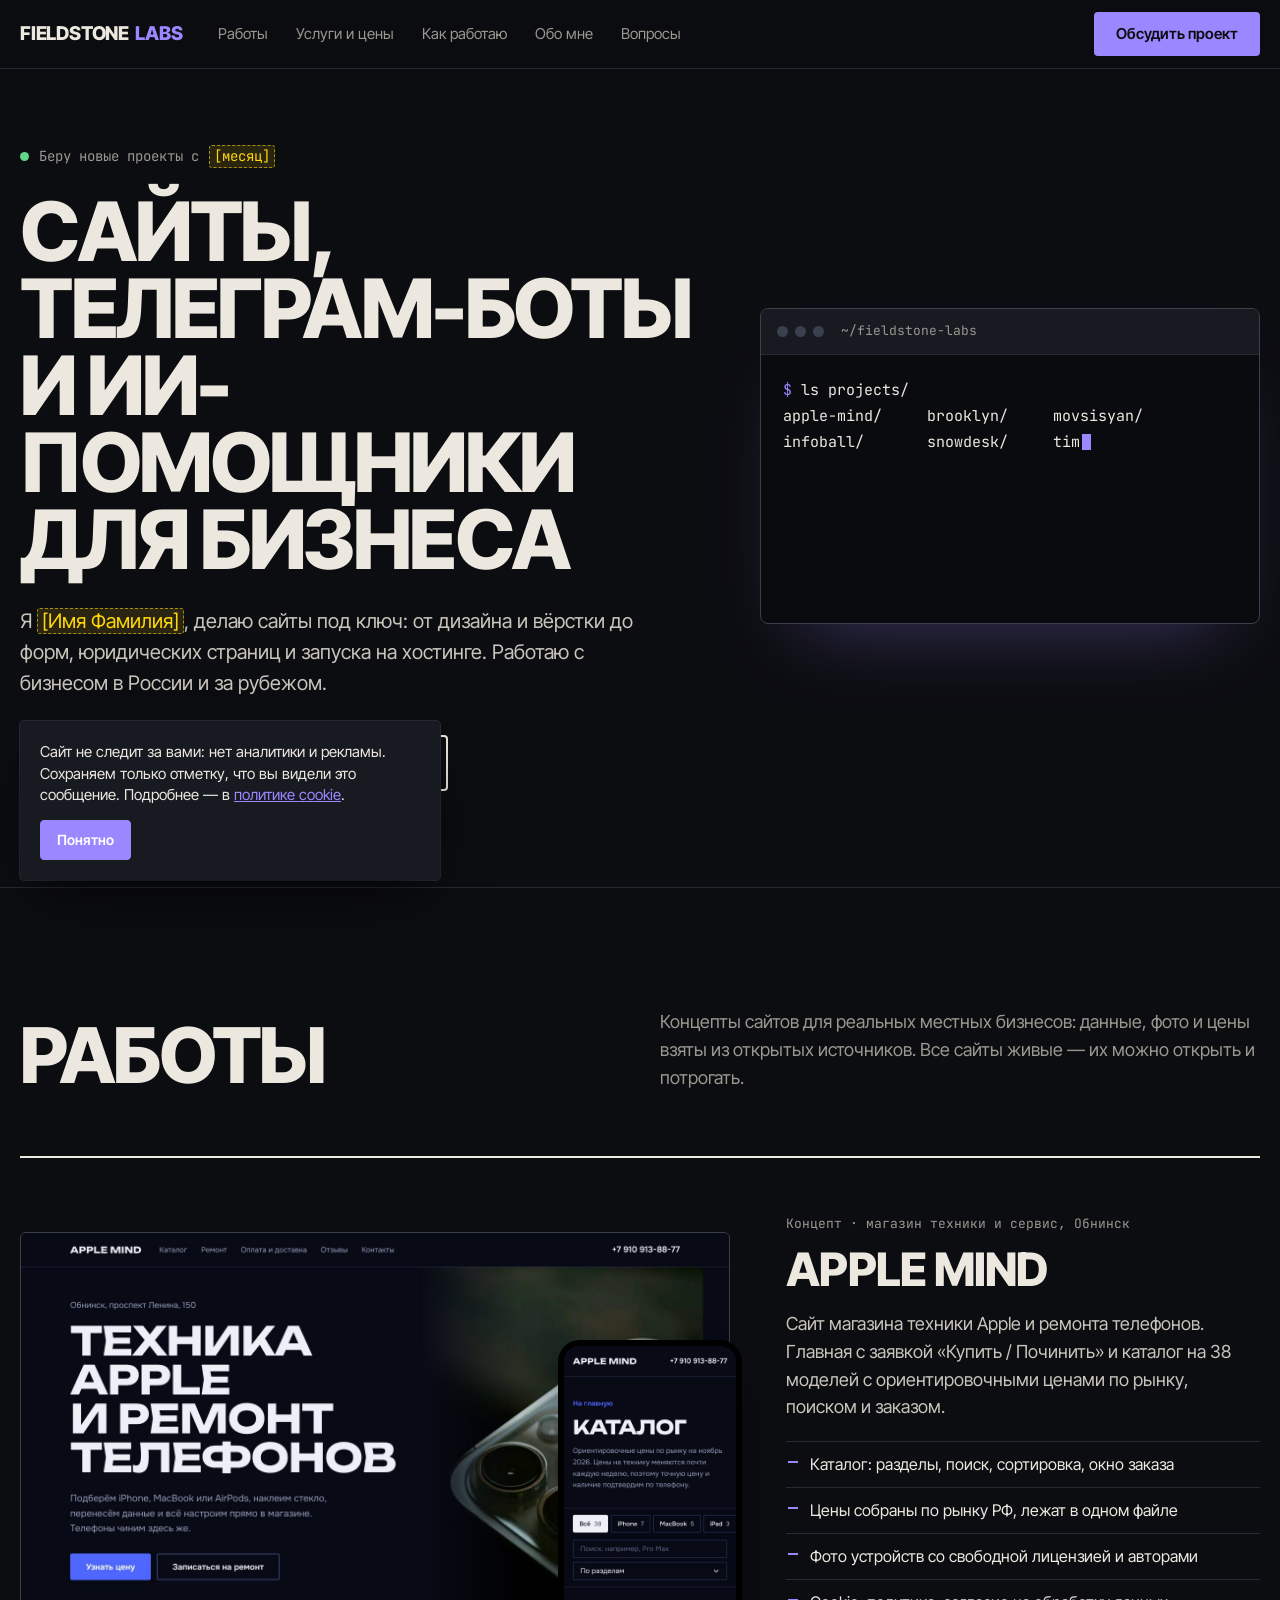
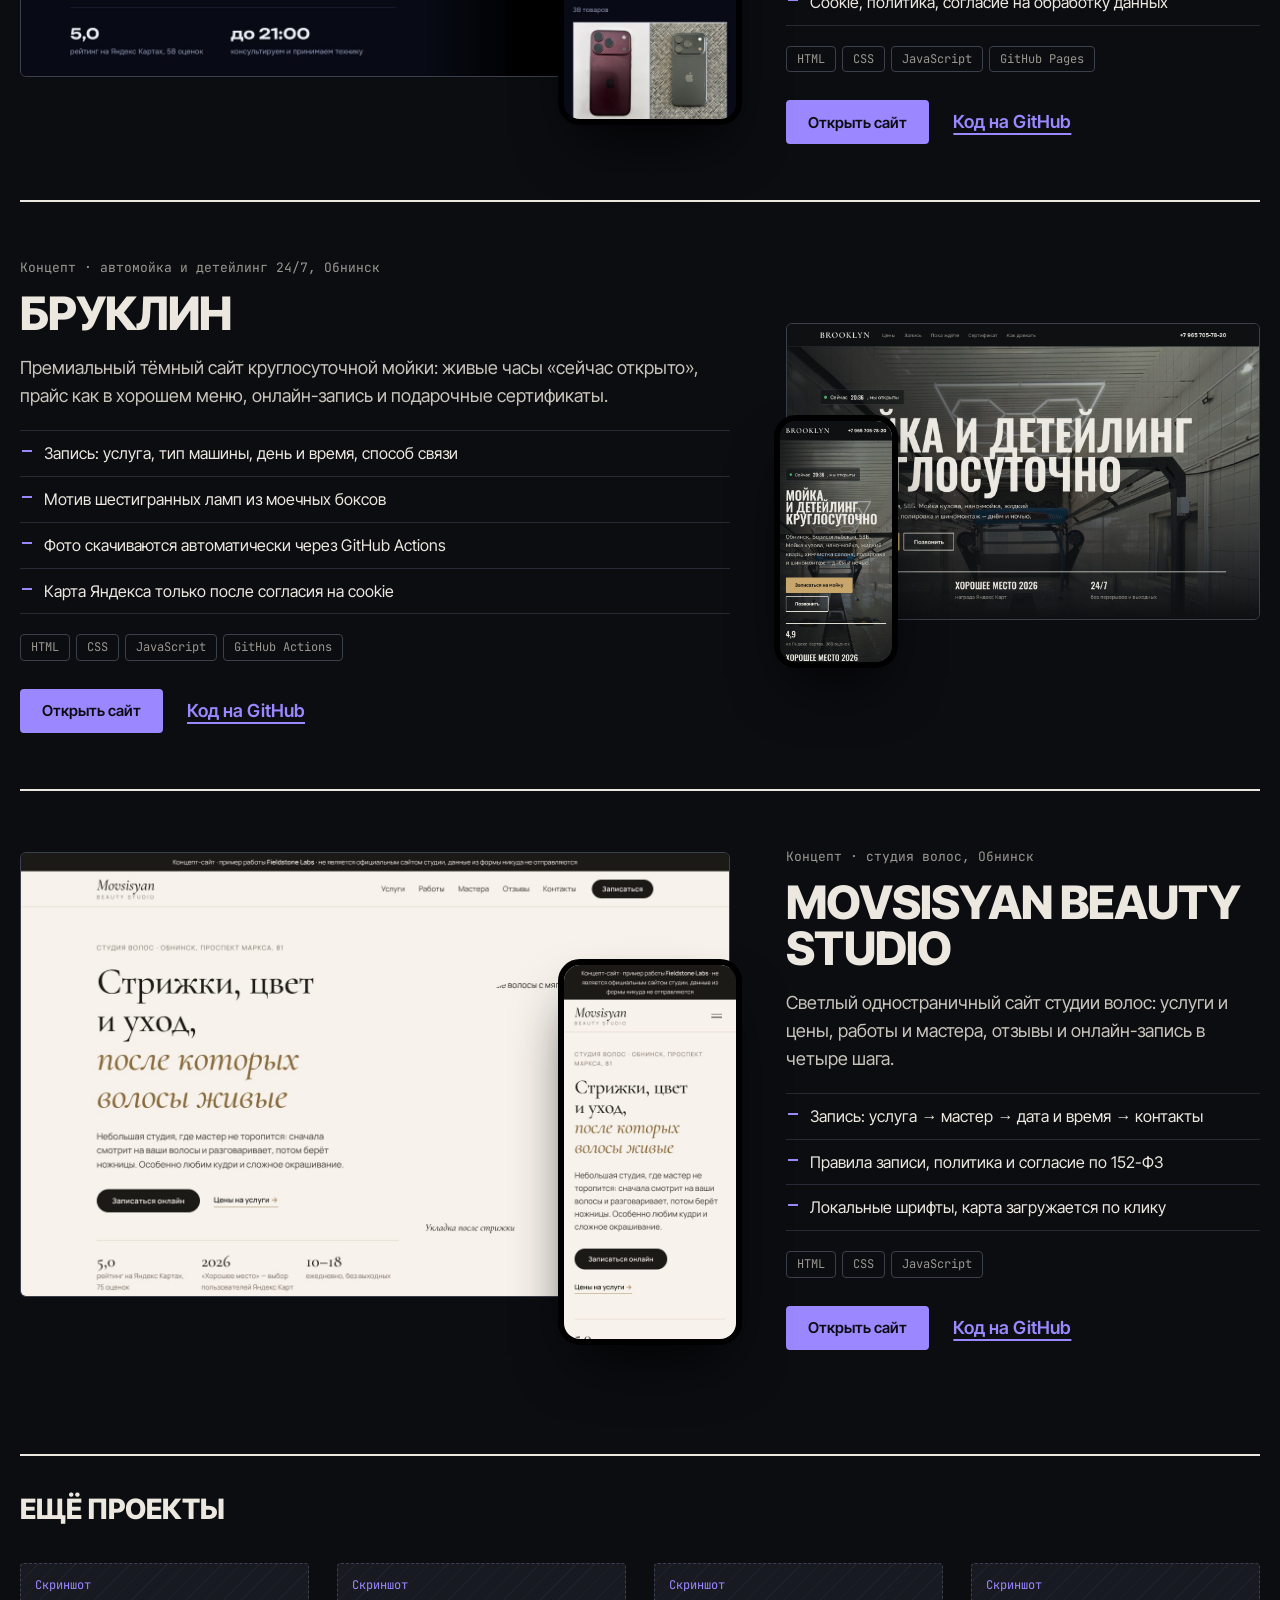
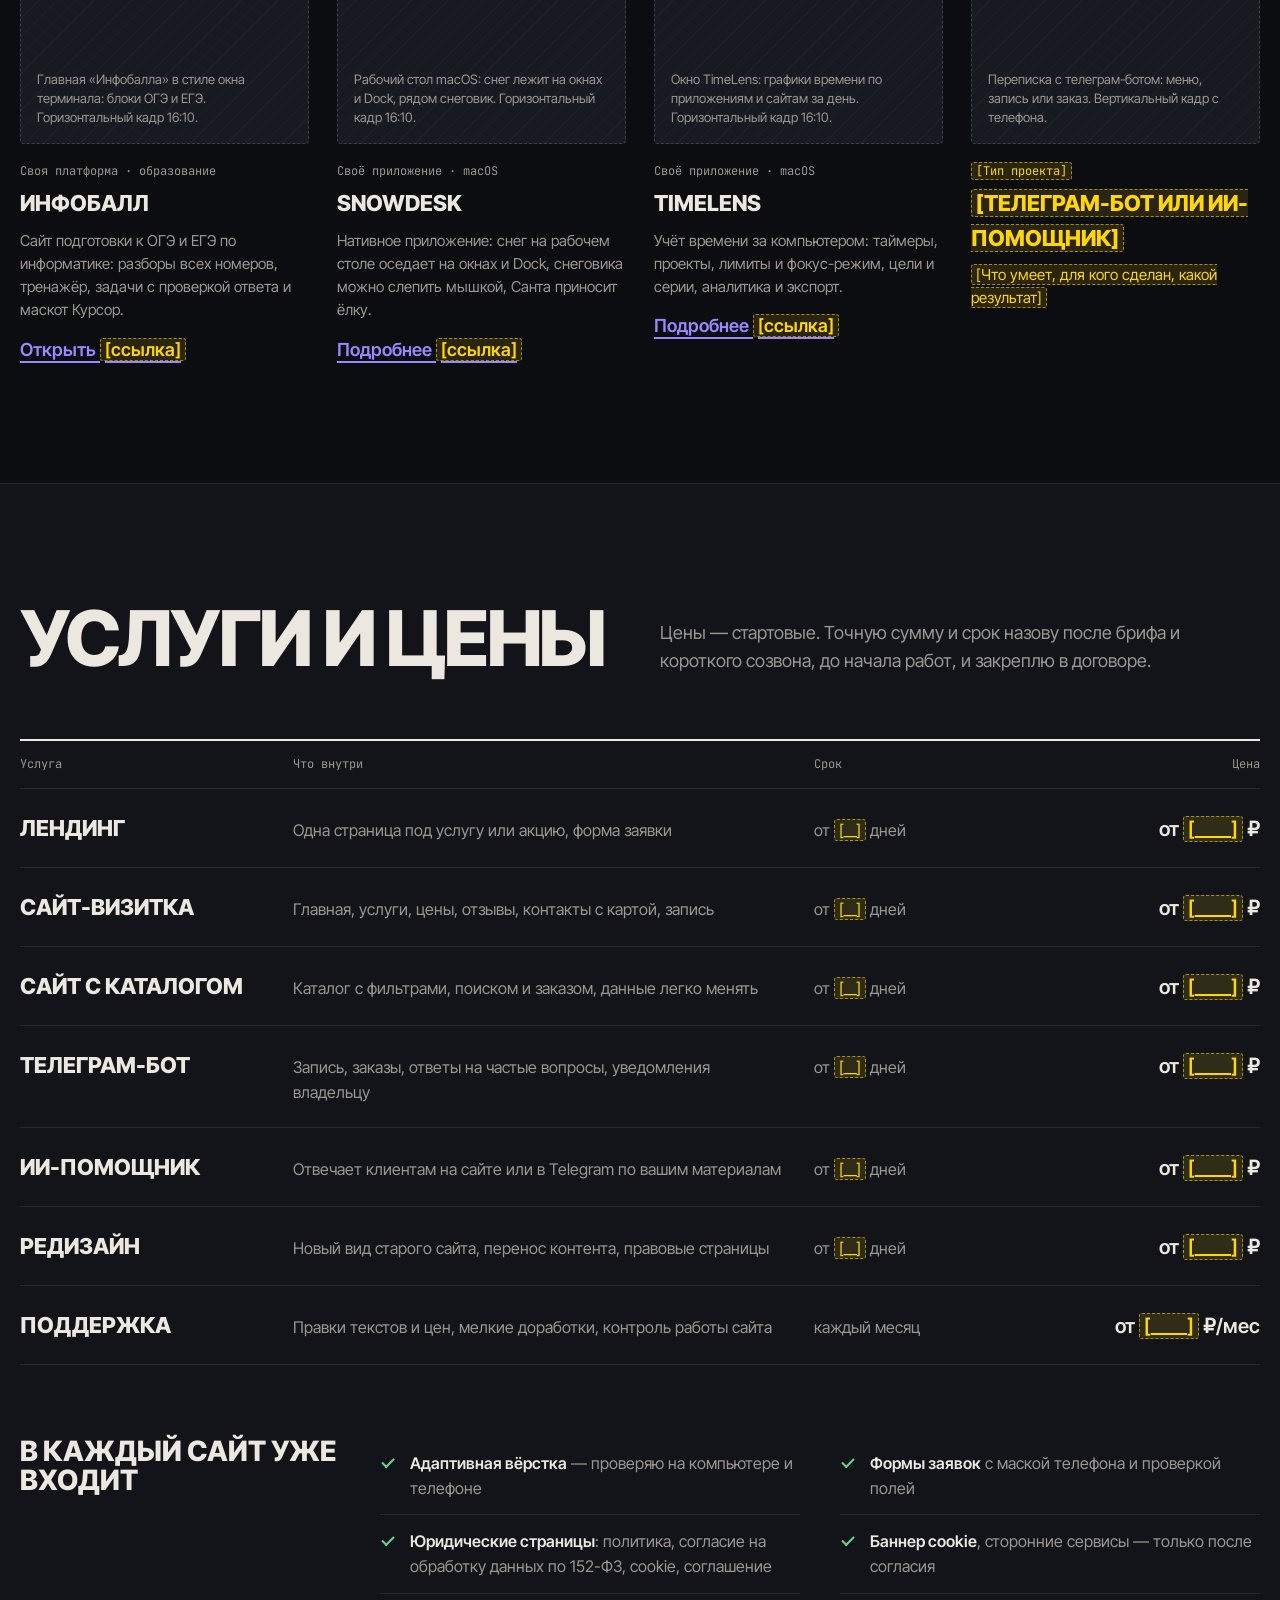
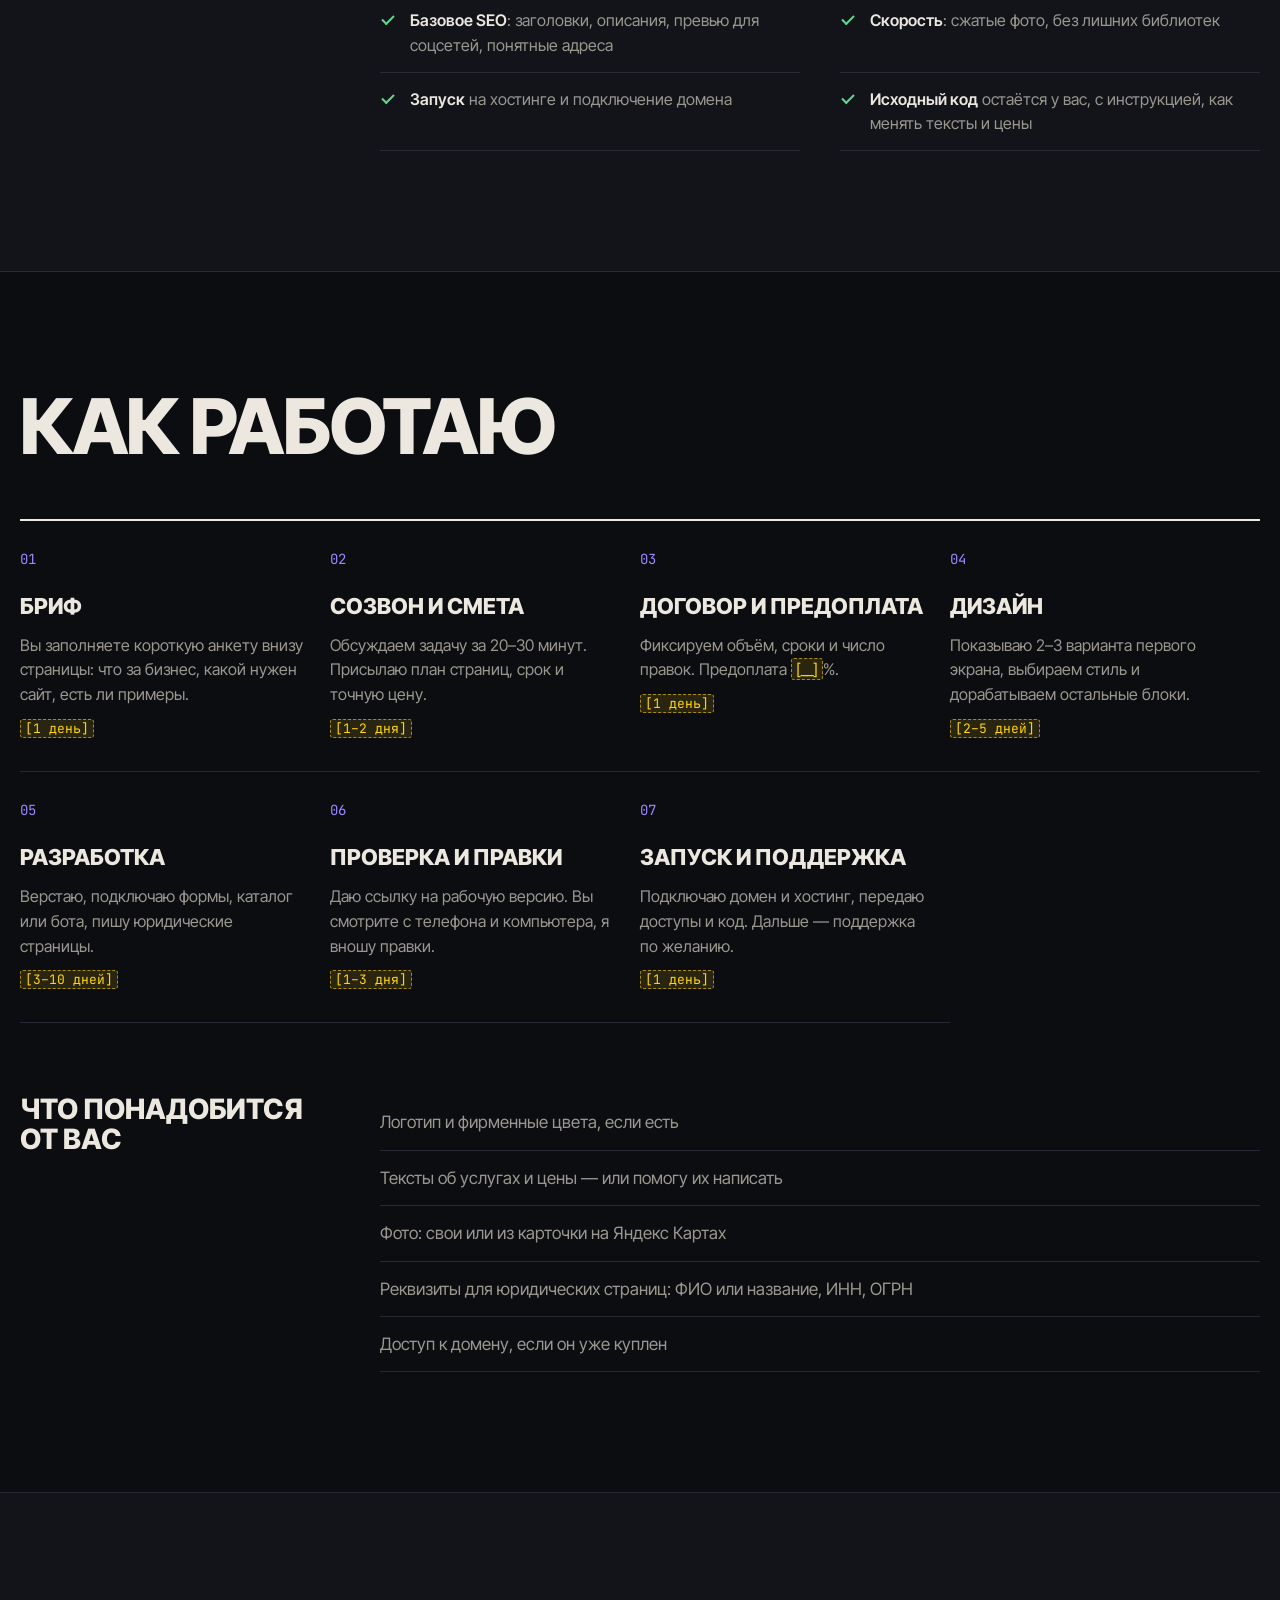
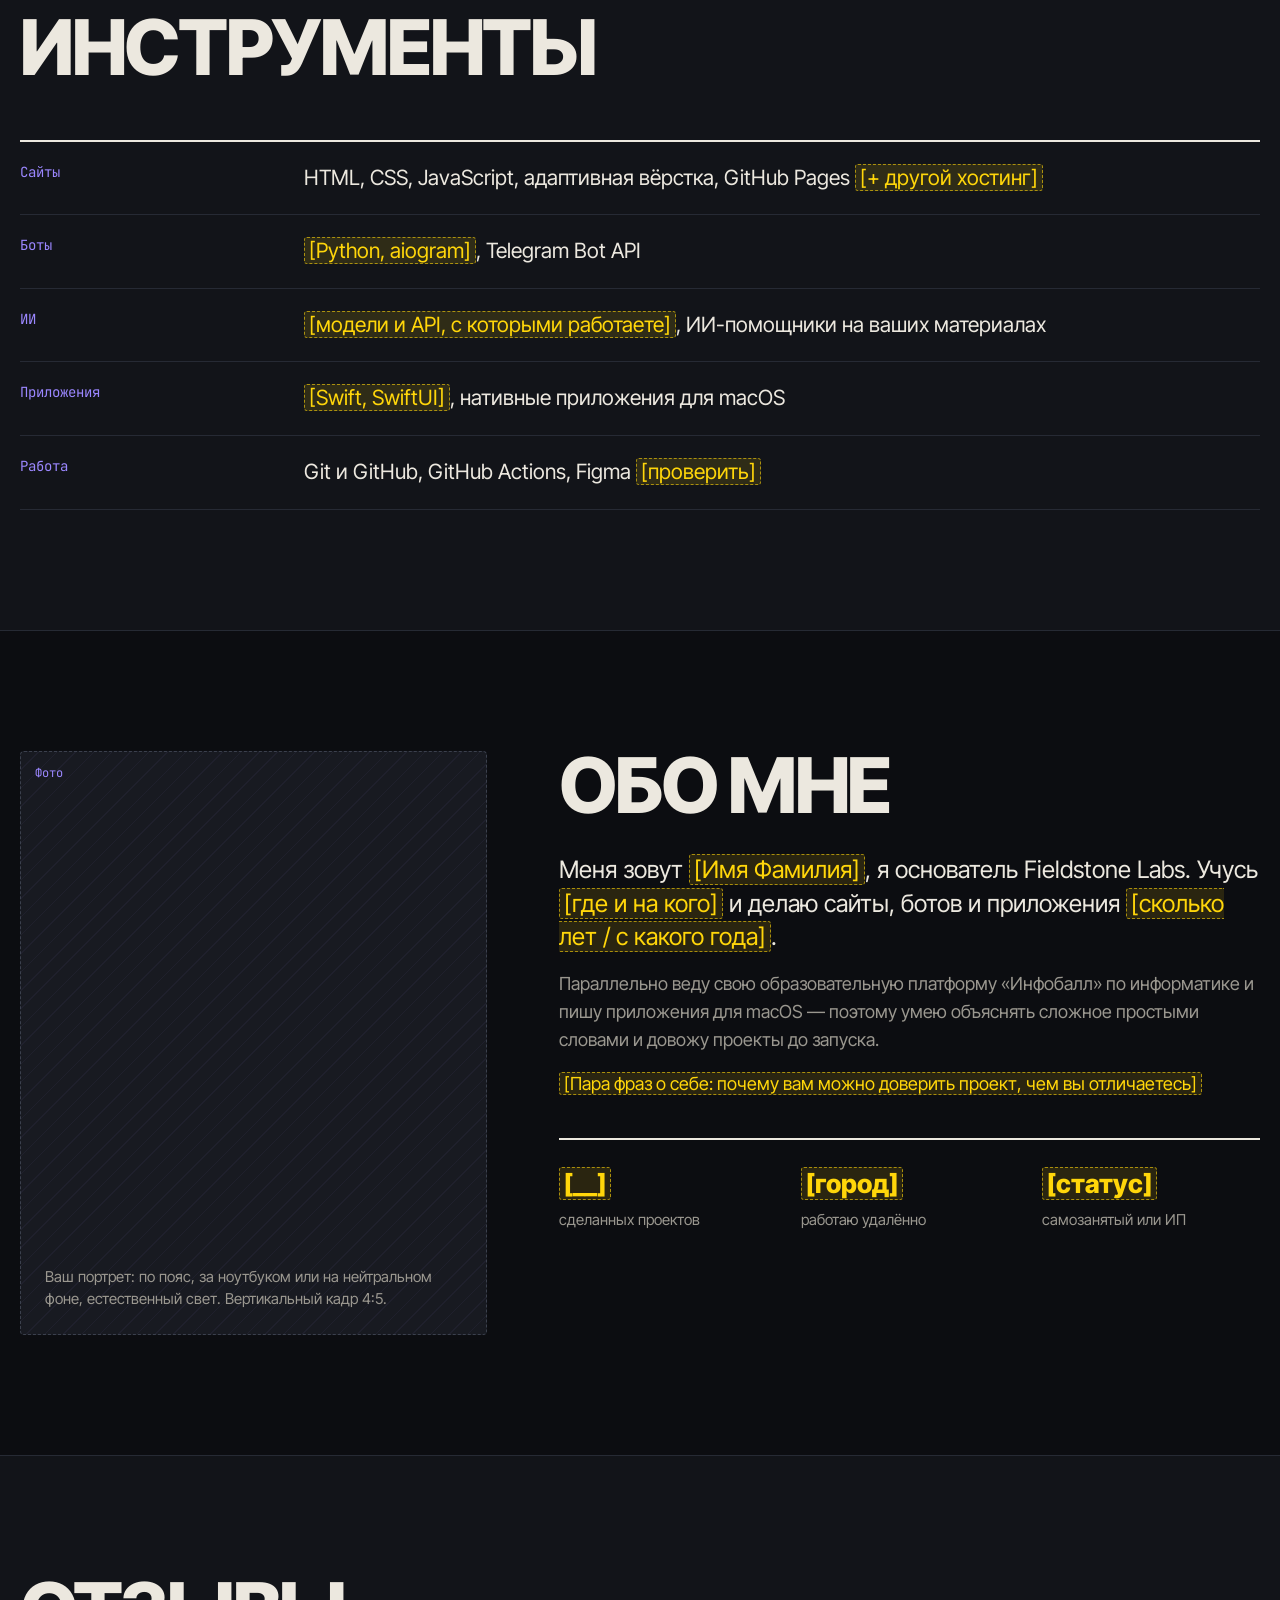
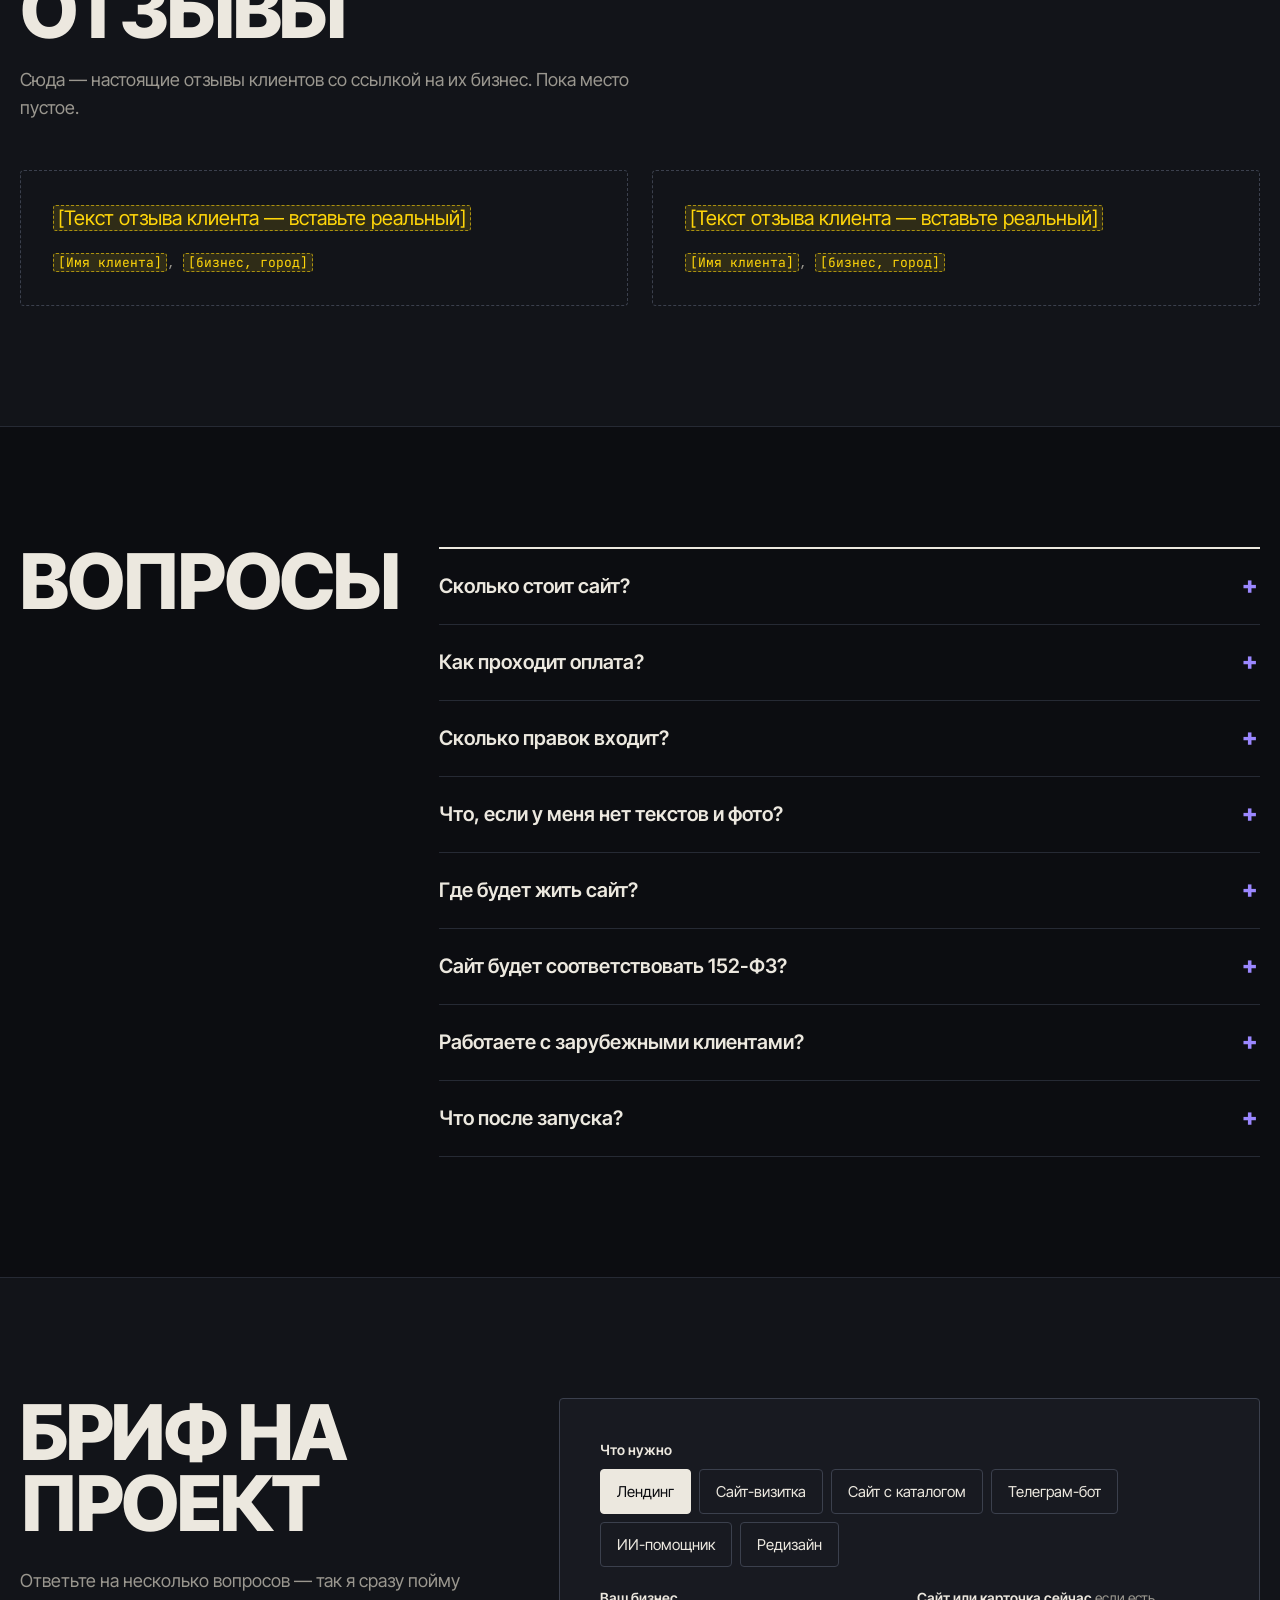
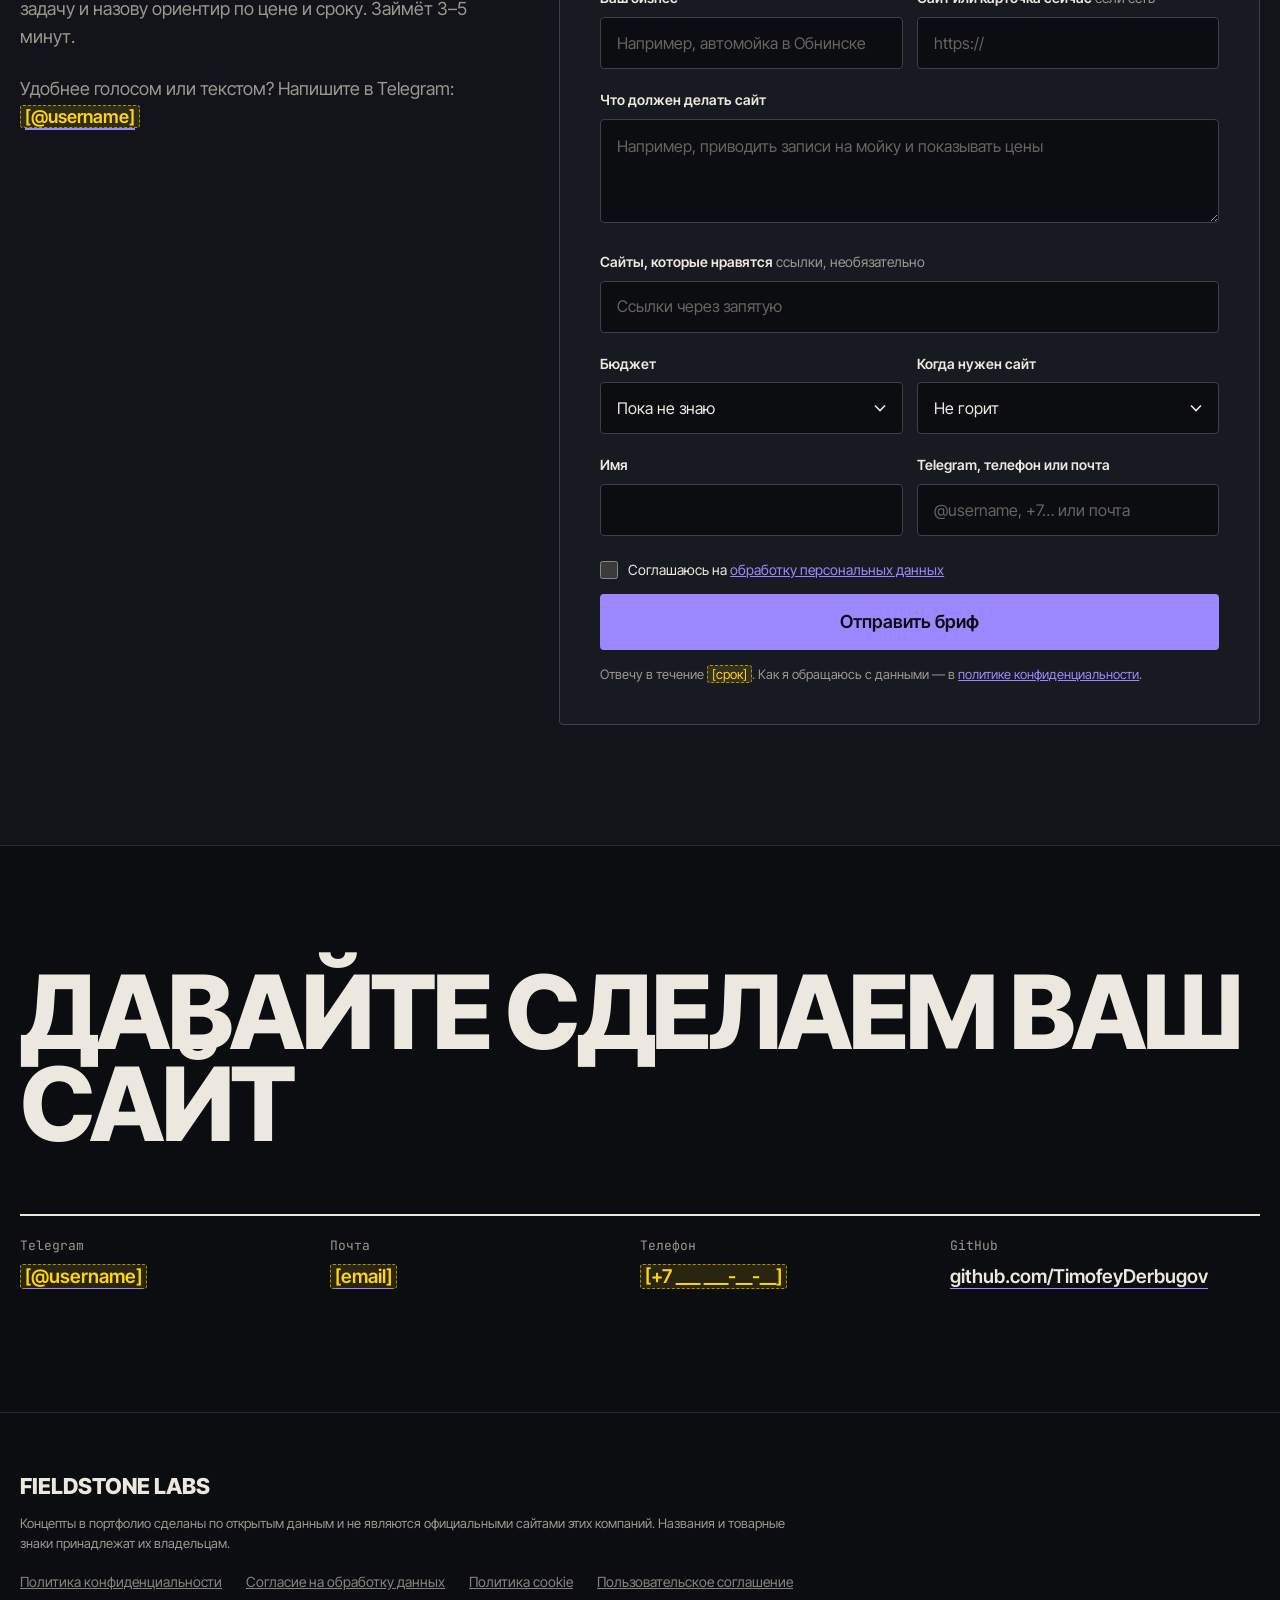
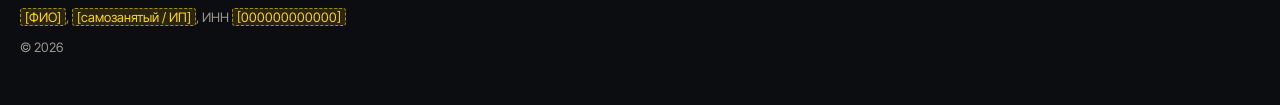
==== index.html @ 3a16ec12 "Портфолио Fieldstone Labs: первая версия Работы, услуги и цены, процесс, инструменты, обо мне, вопро" ====
<!DOCTYPE html>
<html lang="ru">
<head>
    <meta charset="UTF-8">
    <meta name="viewport" content="width=device-width, initial-scale=1">
    <title>Fieldstone Labs — сайты, телеграм-боты и ИИ-помощники для бизнеса</title>
    <meta name="description" content="Fieldstone Labs: разработка сайтов, телеграм-ботов и ИИ-помощников для бизнеса. Портфолио, услуги, цены и бриф на проект.">

    <link rel="canonical" href="https://timofeyderbugov.github.io/fieldstone-labs/">
    <link rel="icon" href="favicon.svg" type="image/svg+xml">

    <meta property="og:type" content="website">
    <meta property="og:locale" content="ru_RU">
    <meta property="og:title" content="Fieldstone Labs — сайты, боты и ИИ-помощники для бизнеса">
    <meta property="og:description" content="Портфолио, услуги и бриф на проект.">
    <meta property="og:url" content="https://timofeyderbugov.github.io/fieldstone-labs/">
    <meta property="og:image" content="https://timofeyderbugov.github.io/fieldstone-labs/img/cases/am-home-d.jpg">

    <link rel="stylesheet" href="css/style.css">
</head>
<body>

    <header class="header">
        <div class="wrap header__inner">
            <a class="logo" href="#top">Fieldstone<span>Labs</span></a>

            <nav class="nav" aria-label="Разделы сайта">
                <a href="#work">Работы</a>
                <a href="#services">Услуги и цены</a>
                <a href="#process">Как работаю</a>
                <a href="#about">Обо мне</a>
                <a href="#faq">Вопросы</a>
            </nav>

            <a class="btn btn--small" href="#brief">Обсудить проект</a>
        </div>
    </header>

    <main id="top">

        <!-- Первый экран: заголовок и терминал -->
        <section class="hero">
            <div class="wrap hero__inner">
                <div class="hero__text">
                    <p class="hero__status">
                        <span class="hero__dot" aria-hidden="true"></span>
                        Беру новые проекты с <span class="fill">[месяц]</span>
                    </p>

                    <h1 class="hero__title">Сайты, телеграм-боты и&nbsp;ИИ-помощники для&nbsp;бизнеса</h1>

                    <p class="hero__lead">
                        Я <span class="fill">[Имя Фамилия]</span>, делаю сайты под ключ: от дизайна
                        и вёрстки до форм, юридических страниц и запуска на хостинге.
                        Работаю с бизнесом в России и за рубежом.
                    </p>

                    <div class="hero__actions">
                        <a class="btn" href="#brief">Заполнить бриф</a>
                        <a class="btn btn--line" href="#work">Смотреть работы</a>
                    </div>
                </div>

                <!-- Окно терминала: команды печатаются по очереди (js/main.js) -->
                <div class="term" aria-label="Список проектов в виде терминала">
                    <div class="term__bar">
                        <span></span><span></span><span></span>
                        <p class="term__title">~/fieldstone-labs</p>
                    </div>
                    <pre class="term__body" data-term><span class="term__muted">$</span> ls projects/
apple-mind/     brooklyn/     movsisyan/
infoball/       snowdesk/     timelens/

<span class="term__muted">$</span> fieldstone new --site "ваш бизнес"
<span class="term__ok">✓</span> дизайн  <span class="term__ok">✓</span> вёрстка  <span class="term__ok">✓</span> формы
<span class="term__ok">✓</span> 152-ФЗ  <span class="term__ok">✓</span> хостинг  <span class="term__ok">✓</span> запуск</pre>
                </div>
            </div>
        </section>

        <!-- Работы -->
        <section class="section" id="work">
            <div class="wrap">
                <div class="section__head">
                    <h2 class="section__title">Работы</h2>
                    <p class="section__lead">
                        Концепты сайтов для реальных местных бизнесов: данные, фото и цены взяты
                        из открытых источников. Все сайты живые — их можно открыть и потрогать.
                    </p>
                </div>

                <!-- Кейс 1 -->
                <article class="case">
                    <div class="case__media">
                        <img class="case__desktop" src="img/cases/am-home-d.jpg" width="1440" height="900" loading="lazy"
                             alt="Главная страница сайта Apple Mind: тёмный фон, крупный заголовок и фото камеры iPhone">
                        <img class="case__phone" src="img/cases/am-catalog-m.jpg" width="780" height="1688" loading="lazy"
                             alt="Каталог Apple Mind на телефоне">
                    </div>

                    <div class="case__info">
                        <p class="case__tag">Концепт · магазин техники и сервис, Обнинск</p>
                        <h3 class="case__title">Apple Mind</h3>
                        <p class="case__text">
                            Сайт магазина техники Apple и ремонта телефонов. Главная с заявкой «Купить / Починить»
                            и каталог на 38 моделей с ориентировочными ценами по рынку, поиском и заказом.
                        </p>
                        <ul class="case__list">
                            <li>Каталог: разделы, поиск, сортировка, окно заказа</li>
                            <li>Цены собраны по рынку РФ, лежат в одном файле</li>
                            <li>Фото устройств со свободной лицензией и авторами</li>
                            <li>Cookie, политика, согласие на обработку данных</li>
                        </ul>
                        <ul class="chips">
                            <li>HTML</li><li>CSS</li><li>JavaScript</li><li>GitHub Pages</li>
                        </ul>
                        <div class="case__links">
                            <a class="btn btn--small" href="https://timofeyderbugov.github.io/apple-mind-obninsk/" target="_blank" rel="noopener">Открыть сайт</a>
                            <a class="link" href="https://github.com/TimofeyDerbugov/apple-mind-obninsk" target="_blank" rel="noopener">Код на GitHub</a>
                        </div>
                    </div>
                </article>

                <!-- Кейс 2 -->
                <article class="case case--flip">
                    <div class="case__media">
                        <img class="case__desktop" src="img/cases/br-home-d.jpg" width="1440" height="900" loading="lazy"
                             alt="Главная страница автомойки Бруклин: фото бокса с шестигранными лампами и узкий тяжёлый заголовок">
                        <img class="case__phone" src="img/cases/br-home-m.jpg" width="780" height="1688" loading="lazy"
                             alt="Сайт автомойки Бруклин на телефоне">
                    </div>

                    <div class="case__info">
                        <p class="case__tag">Концепт · автомойка и детейлинг 24/7, Обнинск</p>
                        <h3 class="case__title">Бруклин</h3>
                        <p class="case__text">
                            Премиальный тёмный сайт круглосуточной мойки: живые часы «сейчас открыто»,
                            прайс как в хорошем меню, онлайн-запись и подарочные сертификаты.
                        </p>
                        <ul class="case__list">
                            <li>Запись: услуга, тип машины, день и время, способ связи</li>
                            <li>Мотив шестигранных ламп из моечных боксов</li>
                            <li>Фото скачиваются автоматически через GitHub Actions</li>
                            <li>Карта Яндекса только после согласия на cookie</li>
                        </ul>
                        <ul class="chips">
                            <li>HTML</li><li>CSS</li><li>JavaScript</li><li>GitHub Actions</li>
                        </ul>
                        <div class="case__links">
                            <a class="btn btn--small" href="https://timofeyderbugov.github.io/brooklyn-carwash-obninsk/" target="_blank" rel="noopener">Открыть сайт</a>
                            <a class="link" href="https://github.com/TimofeyDerbugov/brooklyn-carwash-obninsk" target="_blank" rel="noopener">Код на GitHub</a>
                        </div>
                    </div>
                </article>

                <!-- Кейс 3 -->
                <article class="case">
                    <div class="case__media">
                        <img class="case__desktop" src="img/cases/mv-home-d.jpg" width="1440" height="900" loading="lazy"
                             alt="Главная страница Movsisyan Beauty Studio: светлый фон и заголовок с засечками">
                        <img class="case__phone" src="img/cases/mv-home-m.jpg" width="780" height="1688" loading="lazy"
                             alt="Сайт Movsisyan Beauty Studio на телефоне">
                    </div>

                    <div class="case__info">
                        <p class="case__tag">Концепт · студия волос, Обнинск</p>
                        <h3 class="case__title">Movsisyan Beauty Studio</h3>
                        <p class="case__text">
                            Светлый одностраничный сайт студии волос: услуги и цены, работы и мастера,
                            отзывы и онлайн-запись в четыре шага.
                        </p>
                        <ul class="case__list">
                            <li>Запись: услуга → мастер → дата и время → контакты</li>
                            <li>Правила записи, политика и согласие по 152-ФЗ</li>
                            <li>Локальные шрифты, карта загружается по клику</li>
                        </ul>
                        <ul class="chips">
                            <li>HTML</li><li>CSS</li><li>JavaScript</li>
                        </ul>
                        <div class="case__links">
                            <a class="btn btn--small" href="https://timofeyderbugov.github.io/movsisyan-beauty-studio/" target="_blank" rel="noopener">Открыть сайт</a>
                            <a class="link" href="https://github.com/TimofeyDerbugov/movsisyan-beauty-studio" target="_blank" rel="noopener">Код на GitHub</a>
                        </div>
                    </div>
                </article>

                <!-- Другие проекты -->
                <h3 class="more__title">Ещё проекты</h3>
                <ul class="more">
                    <li class="more__item">
                        <figure class="ph">
                            <p class="ph__tag">Скриншот</p>
                            <p class="ph__text">Главная «Инфобалла» в стиле окна терминала: блоки ОГЭ и ЕГЭ. Горизонтальный кадр 16:10.</p>
                        </figure>
                        <p class="more__tag">Своя платформа · образование</p>
                        <h4 class="more__name">Инфобалл</h4>
                        <p class="more__text">Сайт подготовки к ОГЭ и ЕГЭ по информатике: разборы всех номеров, тренажёр, задачи с проверкой ответа и маскот Курсор.</p>
                        <a class="link" href="#" data-placeholder>Открыть <span class="fill">[ссылка]</span></a>
                    </li>
                    <li class="more__item">
                        <figure class="ph">
                            <p class="ph__tag">Скриншот</p>
                            <p class="ph__text">Рабочий стол macOS: снег лежит на окнах и Dock, рядом снеговик. Горизонтальный кадр 16:10.</p>
                        </figure>
                        <p class="more__tag">Своё приложение · macOS</p>
                        <h4 class="more__name">SnowDesk</h4>
                        <p class="more__text">Нативное приложение: снег на рабочем столе оседает на окнах и Dock, снеговика можно слепить мышкой, Санта приносит ёлку.</p>
                        <a class="link" href="#" data-placeholder>Подробнее <span class="fill">[ссылка]</span></a>
                    </li>
                    <li class="more__item">
                        <figure class="ph">
                            <p class="ph__tag">Скриншот</p>
                            <p class="ph__text">Окно TimeLens: графики времени по приложениям и сайтам за день. Горизонтальный кадр 16:10.</p>
                        </figure>
                        <p class="more__tag">Своё приложение · macOS</p>
                        <h4 class="more__name">TimeLens</h4>
                        <p class="more__text">Учёт времени за компьютером: таймеры, проекты, лимиты и фокус-режим, цели и серии, аналитика и экспорт.</p>
                        <a class="link" href="#" data-placeholder>Подробнее <span class="fill">[ссылка]</span></a>
                    </li>
                    <li class="more__item more__item--empty">
                        <figure class="ph">
                            <p class="ph__tag">Скриншот</p>
                            <p class="ph__text">Переписка с телеграм-ботом: меню, запись или заказ. Вертикальный кадр с телефона.</p>
                        </figure>
                        <p class="more__tag"><span class="fill">[Тип проекта]</span></p>
                        <h4 class="more__name"><span class="fill">[Телеграм-бот или ИИ-помощник]</span></h4>
                        <p class="more__text"><span class="fill">[Что умеет, для кого сделан, какой результат]</span></p>
                    </li>
                </ul>
            </div>
        </section>

        <!-- Услуги и цены -->
        <section class="section section--alt" id="services">
            <div class="wrap">
                <div class="section__head">
                    <h2 class="section__title">Услуги и цены</h2>
                    <p class="section__lead">
                        Цены — стартовые. Точную сумму и срок назову после брифа и короткого созвона,
                        до начала работ, и закреплю в договоре.
                    </p>
                </div>

                <div class="price-table" role="table" aria-label="Услуги, сроки и цены">
                    <div class="price-row price-row--head" role="row">
                        <span role="columnheader">Услуга</span>
                        <span role="columnheader">Что внутри</span>
                        <span role="columnheader">Срок</span>
                        <span role="columnheader">Цена</span>
                    </div>
                    <div class="price-row" role="row">
                        <span role="cell" class="price-row__name">Лендинг</span>
                        <span role="cell">Одна страница под услугу или акцию, форма заявки</span>
                        <span role="cell">от <span class="fill">[__]</span> дней</span>
                        <span role="cell" class="price-row__price">от <span class="fill">[____]</span> ₽</span>
                    </div>
                    <div class="price-row" role="row">
                        <span role="cell" class="price-row__name">Сайт-визитка</span>
                        <span role="cell">Главная, услуги, цены, отзывы, контакты с картой, запись</span>
                        <span role="cell">от <span class="fill">[__]</span> дней</span>
                        <span role="cell" class="price-row__price">от <span class="fill">[____]</span> ₽</span>
                    </div>
                    <div class="price-row" role="row">
                        <span role="cell" class="price-row__name">Сайт с каталогом</span>
                        <span role="cell">Каталог с фильтрами, поиском и заказом, данные легко менять</span>
                        <span role="cell">от <span class="fill">[__]</span> дней</span>
                        <span role="cell" class="price-row__price">от <span class="fill">[____]</span> ₽</span>
                    </div>
                    <div class="price-row" role="row">
                        <span role="cell" class="price-row__name">Телеграм-бот</span>
                        <span role="cell">Запись, заказы, ответы на частые вопросы, уведомления владельцу</span>
                        <span role="cell">от <span class="fill">[__]</span> дней</span>
                        <span role="cell" class="price-row__price">от <span class="fill">[____]</span> ₽</span>
                    </div>
                    <div class="price-row" role="row">
                        <span role="cell" class="price-row__name">ИИ-помощник</span>
                        <span role="cell">Отвечает клиентам на сайте или в Telegram по вашим материалам</span>
                        <span role="cell">от <span class="fill">[__]</span> дней</span>
                        <span role="cell" class="price-row__price">от <span class="fill">[____]</span> ₽</span>
                    </div>
                    <div class="price-row" role="row">
                        <span role="cell" class="price-row__name">Редизайн</span>
                        <span role="cell">Новый вид старого сайта, перенос контента, правовые страницы</span>
                        <span role="cell">от <span class="fill">[__]</span> дней</span>
                        <span role="cell" class="price-row__price">от <span class="fill">[____]</span> ₽</span>
                    </div>
                    <div class="price-row" role="row">
                        <span role="cell" class="price-row__name">Поддержка</span>
                        <span role="cell">Правки текстов и цен, мелкие доработки, контроль работы сайта</span>
                        <span role="cell">каждый месяц</span>
                        <span role="cell" class="price-row__price">от <span class="fill">[____]</span> ₽/мес</span>
                    </div>
                </div>

                <!-- Что входит в каждый сайт -->
                <div class="included">
                    <h3 class="included__title">В каждый сайт уже входит</h3>
                    <ul class="included__list">
                        <li><strong>Адаптивная вёрстка</strong> — проверяю на компьютере и телефоне</li>
                        <li><strong>Формы заявок</strong> с маской телефона и проверкой полей</li>
                        <li><strong>Юридические страницы</strong>: политика, согласие на обработку данных по 152-ФЗ, cookie, соглашение</li>
                        <li><strong>Баннер cookie</strong>, сторонние сервисы — только после согласия</li>
                        <li><strong>Базовое SEO</strong>: заголовки, описания, превью для соцсетей, понятные адреса</li>
                        <li><strong>Скорость</strong>: сжатые фото, без лишних библиотек</li>
                        <li><strong>Запуск</strong> на хостинге и подключение домена</li>
                        <li><strong>Исходный код</strong> остаётся у вас, с инструкцией, как менять тексты и цены</li>
                    </ul>
                </div>
            </div>
        </section>

        <!-- Процесс -->
        <section class="section" id="process">
            <div class="wrap">
                <h2 class="section__title">Как работаю</h2>

                <ol class="steps">
                    <li class="step">
                        <h3 class="step__name">Бриф</h3>
                        <p>Вы заполняете короткую анкету внизу страницы: что за бизнес, какой нужен сайт, есть ли примеры.</p>
                        <p class="step__time"><span class="fill">[1 день]</span></p>
                    </li>
                    <li class="step">
                        <h3 class="step__name">Созвон и смета</h3>
                        <p>Обсуждаем задачу за 20–30 минут. Присылаю план страниц, срок и точную цену.</p>
                        <p class="step__time"><span class="fill">[1–2 дня]</span></p>
                    </li>
                    <li class="step">
                        <h3 class="step__name">Договор и предоплата</h3>
                        <p>Фиксируем объём, сроки и число правок. Предоплата <span class="fill">[__]</span>%.</p>
                        <p class="step__time"><span class="fill">[1 день]</span></p>
                    </li>
                    <li class="step">
                        <h3 class="step__name">Дизайн</h3>
                        <p>Показываю 2–3 варианта первого экрана, выбираем стиль и дорабатываем остальные блоки.</p>
                        <p class="step__time"><span class="fill">[2–5 дней]</span></p>
                    </li>
                    <li class="step">
                        <h3 class="step__name">Разработка</h3>
                        <p>Верстаю, подключаю формы, каталог или бота, пишу юридические страницы.</p>
                        <p class="step__time"><span class="fill">[3–10 дней]</span></p>
                    </li>
                    <li class="step">
                        <h3 class="step__name">Проверка и правки</h3>
                        <p>Даю ссылку на рабочую версию. Вы смотрите с телефона и компьютера, я вношу правки.</p>
                        <p class="step__time"><span class="fill">[1–3 дня]</span></p>
                    </li>
                    <li class="step">
                        <h3 class="step__name">Запуск и поддержка</h3>
                        <p>Подключаю домен и хостинг, передаю доступы и код. Дальше — поддержка по желанию.</p>
                        <p class="step__time"><span class="fill">[1 день]</span></p>
                    </li>
                </ol>

                <div class="need">
                    <h3 class="need__title">Что понадобится от вас</h3>
                    <ul class="need__list">
                        <li>Логотип и фирменные цвета, если есть</li>
                        <li>Тексты об услугах и цены — или помогу их написать</li>
                        <li>Фото: свои или из карточки на Яндекс Картах</li>
                        <li>Реквизиты для юридических страниц: ФИО или название, ИНН, ОГРН</li>
                        <li>Доступ к домену, если он уже куплен</li>
                    </ul>
                </div>
            </div>
        </section>

        <!-- Стек -->
        <section class="section section--alt" id="stack">
            <div class="wrap stack">
                <h2 class="section__title">Инструменты</h2>

                <dl class="stack__list">
                    <div>
                        <dt>Сайты</dt>
                        <dd>HTML, CSS, JavaScript, адаптивная вёрстка, GitHub Pages <span class="fill">[+ другой хостинг]</span></dd>
                    </div>
                    <div>
                        <dt>Боты</dt>
                        <dd><span class="fill">[Python, aiogram]</span>, Telegram Bot API</dd>
                    </div>
                    <div>
                        <dt>ИИ</dt>
                        <dd><span class="fill">[модели и API, с которыми работаете]</span>, ИИ-помощники на ваших материалах</dd>
                    </div>
                    <div>
                        <dt>Приложения</dt>
                        <dd><span class="fill">[Swift, SwiftUI]</span>, нативные приложения для macOS</dd>
                    </div>
                    <div>
                        <dt>Работа</dt>
                        <dd>Git и GitHub, GitHub Actions, Figma <span class="fill">[проверить]</span></dd>
                    </div>
                </dl>
            </div>
        </section>

        <!-- Обо мне -->
        <section class="section" id="about">
            <div class="wrap about">
                <figure class="ph ph--portrait">
                    <p class="ph__tag">Фото</p>
                    <p class="ph__text">Ваш портрет: по пояс, за ноутбуком или на нейтральном фоне, естественный свет. Вертикальный кадр 4:5.</p>
                </figure>

                <div class="about__text">
                    <h2 class="section__title">Обо мне</h2>
                    <p class="about__lead">
                        Меня зовут <span class="fill">[Имя Фамилия]</span>, я основатель Fieldstone Labs.
                        Учусь <span class="fill">[где и на кого]</span> и делаю сайты, ботов и приложения
                        <span class="fill">[сколько лет / с какого года]</span>.
                    </p>
                    <p>
                        Параллельно веду свою образовательную платформу «Инфобалл» по информатике
                        и пишу приложения для macOS — поэтому умею объяснять сложное простыми словами
                        и довожу проекты до запуска.
                    </p>
                    <p><span class="fill">[Пара фраз о себе: почему вам можно доверить проект, чем вы отличаетесь]</span></p>

                    <ul class="about__facts">
                        <li><strong><span class="fill">[__]</span></strong> сделанных проектов</li>
                        <li><strong><span class="fill">[город]</span></strong> работаю удалённо</li>
                        <li><strong><span class="fill">[статус]</span></strong> самозанятый или ИП</li>
                    </ul>
                </div>
            </div>
        </section>

        <!-- Отзывы: заглушки, заменить настоящими -->
        <section class="section section--alt" id="reviews">
            <div class="wrap">
                <h2 class="section__title">Отзывы</h2>
                <p class="section__lead reviews__note">Сюда — настоящие отзывы клиентов со ссылкой на их бизнес. Пока место пустое.</p>

                <div class="reviews">
                    <blockquote class="review">
                        <p class="review__text"><span class="fill">[Текст отзыва клиента — вставьте реальный]</span></p>
                        <footer class="review__who">
                            <span class="fill">[Имя клиента]</span>, <span class="fill">[бизнес, город]</span>
                        </footer>
                    </blockquote>
                    <blockquote class="review">
                        <p class="review__text"><span class="fill">[Текст отзыва клиента — вставьте реальный]</span></p>
                        <footer class="review__who">
                            <span class="fill">[Имя клиента]</span>, <span class="fill">[бизнес, город]</span>
                        </footer>
                    </blockquote>
                </div>
            </div>
        </section>

        <!-- Вопросы -->
        <section class="section" id="faq">
            <div class="wrap faq">
                <h2 class="section__title">Вопросы</h2>

                <div class="faq__list">
                    <details class="faq__item">
                        <summary>Сколько стоит сайт?</summary>
                        <p>Зависит от объёма: лендинг дешевле сайта с каталогом. Стартовые цены — в таблице выше, точную сумму назову после брифа, до начала работ.</p>
                    </details>
                    <details class="faq__item">
                        <summary>Как проходит оплата?</summary>
                        <p>Предоплата <span class="fill">[__]</span>% после договора, остальное — после запуска. Работаю как <span class="fill">[самозанятый / ИП]</span>, выдаю чек.</p>
                    </details>
                    <details class="faq__item">
                        <summary>Сколько правок входит?</summary>
                        <p><span class="fill">[__]</span> круга правок на дизайне и <span class="fill">[__]</span> после сборки входят в цену. Новые блоки и страницы — отдельно, по согласованию.</p>
                    </details>
                    <details class="faq__item">
                        <summary>Что, если у меня нет текстов и фото?</summary>
                        <p>Помогу: напишу тексты по короткому интервью, фото можно взять из вашей карточки на Яндекс Картах или подобрать с открытой лицензией.</p>
                    </details>
                    <details class="faq__item">
                        <summary>Где будет жить сайт?</summary>
                        <p>На хостинге, который подходит под задачу: для простых сайтов — бесплатный GitHub Pages, для сайтов с базой данных — платный хостинг <span class="fill">[какой]</span>. Домен оформляем на вас.</p>
                    </details>
                    <details class="faq__item">
                        <summary>Сайт будет соответствовать 152-ФЗ?</summary>
                        <p>Добавляю политику обработки данных, отдельное согласие с галочкой в формах, баннер cookie и пользовательское соглашение. Реквизиты подставляем ваши. Финальные тексты стоит показать юристу.</p>
                    </details>
                    <details class="faq__item">
                        <summary>Работаете с зарубежными клиентами?</summary>
                        <p>Да. Делаю сайты на русском и английском, оплату обсуждаем отдельно <span class="fill">[способы оплаты]</span>.</p>
                    </details>
                    <details class="faq__item">
                        <summary>Что после запуска?</summary>
                        <p>Передаю код и доступы. Если нужно, беру сайт на поддержку: правлю тексты и цены, слежу, чтобы всё работало.</p>
                    </details>
                </div>
            </div>
        </section>

        <!-- Бриф -->
        <section class="section section--alt" id="brief">
            <div class="wrap brief">
                <div class="brief__side">
                    <h2 class="section__title">Бриф на проект</h2>
                    <p class="section__lead">
                        Ответьте на несколько вопросов — так я сразу пойму задачу и назову
                        ориентир по цене и сроку. Займёт 3–5 минут.
                    </p>
                    <p class="brief__alt">
                        Удобнее голосом или текстом? Напишите в Telegram:
                        <a class="link" href="#" data-placeholder><span class="fill">[@username]</span></a>
                    </p>
                </div>

                <form class="form" id="brief-form" novalidate>
                    <fieldset class="form__group">
                        <legend class="form__label">Что нужно</legend>
                        <div class="pills">
                            <label class="pill"><input type="radio" name="type" value="Лендинг" checked><span>Лендинг</span></label>
                            <label class="pill"><input type="radio" name="type" value="Сайт-визитка"><span>Сайт-визитка</span></label>
                            <label class="pill"><input type="radio" name="type" value="Сайт с каталогом"><span>Сайт с каталогом</span></label>
                            <label class="pill"><input type="radio" name="type" value="Телеграм-бот"><span>Телеграм-бот</span></label>
                            <label class="pill"><input type="radio" name="type" value="ИИ-помощник"><span>ИИ-помощник</span></label>
                            <label class="pill"><input type="radio" name="type" value="Редизайн"><span>Редизайн</span></label>
                        </div>
                    </fieldset>

                    <div class="form__row">
                        <div class="form__group">
                            <label class="form__label" for="business">Ваш бизнес</label>
                            <input class="form__input" id="business" name="business" type="text" placeholder="Например, автомойка в Обнинске">
                        </div>
                        <div class="form__group">
                            <label class="form__label" for="current">Сайт или карточка сейчас <span class="form__hint">если есть</span></label>
                            <input class="form__input" id="current" name="current" type="url" placeholder="https://">
                        </div>
                    </div>

                    <div class="form__group">
                        <label class="form__label" for="goal">Что должен делать сайт</label>
                        <textarea class="form__input form__textarea" id="goal" name="goal" rows="3" placeholder="Например, приводить записи на мойку и показывать цены"></textarea>
                    </div>

                    <div class="form__group">
                        <label class="form__label" for="refs">Сайты, которые нравятся <span class="form__hint">ссылки, необязательно</span></label>
                        <input class="form__input" id="refs" name="refs" type="text" placeholder="Ссылки через запятую">
                    </div>

                    <div class="form__row">
                        <div class="form__group">
                            <label class="form__label" for="budget">Бюджет</label>
                            <select class="form__input" id="budget" name="budget">
                                <!-- Вписать свои диапазоны вместо [сумма] -->
                                <option>Пока не знаю</option>
                                <option>до [сумма] ₽</option>
                                <option>[сумма] – [сумма] ₽</option>
                                <option>от [сумма] ₽</option>
                            </select>
                        </div>
                        <div class="form__group">
                            <label class="form__label" for="deadline">Когда нужен сайт</label>
                            <select class="form__input" id="deadline" name="deadline">
                                <option>Не горит</option>
                                <option>В течение месяца</option>
                                <option>За 1–2 недели</option>
                                <option>Срочно</option>
                            </select>
                        </div>
                    </div>

                    <div class="form__row">
                        <div class="form__group">
                            <label class="form__label" for="name">Имя</label>
                            <input class="form__input" id="name" name="name" type="text" autocomplete="given-name" required>
                        </div>
                        <div class="form__group">
                            <label class="form__label" for="contact">Telegram, телефон или почта</label>
                            <input class="form__input" id="contact" name="contact" type="text" required placeholder="@username, +7… или почта">
                        </div>
                    </div>

                    <label class="consent">
                        <input type="checkbox" name="consent" value="yes">
                        <span>Соглашаюсь на <a href="consent.html" target="_blank">обработку персональных данных</a></span>
                    </label>

                    <p class="form__error" role="alert" hidden></p>

                    <button class="btn btn--full" type="submit">Отправить бриф</button>

                    <p class="form__note">
                        Отвечу в течение <span class="fill">[срок]</span>. Как я обращаюсь с данными —
                        в <a href="privacy.html" target="_blank">политике конфиденциальности</a>.
                    </p>
                </form>

                <div class="brief__done" hidden>
                    <p class="brief__done-title">Бриф у меня</p>
                    <p>Изучу задачу и напишу вам <span data-contact></span>.</p>
                    <button class="link" type="button" data-reset>Заполнить ещё один</button>
                </div>
            </div>
        </section>

        <!-- Контакты -->
        <section class="section" id="contacts">
            <div class="wrap contacts">
                <h2 class="contacts__title">Давайте сделаем ваш сайт</h2>

                <dl class="contacts__list">
                    <div>
                        <dt>Telegram</dt>
                        <dd><a href="#" data-placeholder><span class="fill">[@username]</span></a></dd>
                    </div>
                    <div>
                        <dt>Почта</dt>
                        <dd><a href="#" data-placeholder><span class="fill">[email]</span></a></dd>
                    </div>
                    <div>
                        <dt>Телефон</dt>
                        <dd><span class="fill">[+7 ___ ___-__-__]</span></dd>
                    </div>
                    <div>
                        <dt>GitHub</dt>
                        <dd><a href="https://github.com/TimofeyDerbugov" target="_blank" rel="noopener">github.com/TimofeyDerbugov</a></dd>
                    </div>
                </dl>
            </div>
        </section>

    </main>

    <footer class="footer">
        <div class="wrap footer__inner">
            <p class="footer__logo">Fieldstone Labs</p>
            <p class="footer__small">
                Концепты в портфолио сделаны по открытым данным и не являются официальными
                сайтами этих компаний. Названия и товарные знаки принадлежат их владельцам.
            </p>
            <nav class="footer__legal" aria-label="Документы">
                <a href="privacy.html">Политика конфиденциальности</a>
                <a href="consent.html">Согласие на обработку данных</a>
                <a href="cookies.html">Политика cookie</a>
                <a href="terms.html">Пользовательское соглашение</a>
            </nav>
            <!-- Реквизиты: заменить на настоящие -->
            <p class="footer__small">
                <span class="fill">[ФИО]</span>, <span class="fill">[самозанятый / ИП]</span>,
                ИНН <span class="fill">[000000000000]</span>
            </p>
            <p class="footer__small">© <span data-year>2026</span></p>
        </div>
    </footer>

    <script src="js/cookies.js"></script>
    <script src="js/main.js"></script>
</body>
</html>
---- css/style.css ----
/* ==========================================================
   Fieldstone Labs — портфолио
   Тёмный и брутальный: графит, тёплый «меловой» текст,
   фиолетовый акцент. Тяжёлый гротеск Inter Tight большими буквами
   и моноширинный JetBrains Mono — для терминала и технических меток.
   Заглушки, которые нужно заменить, подсвечены классом .fill.
   ========================================================== */

/* ---------- Шрифты (локально, SIL OFL) ---------- */

@font-face {
    font-family: "Inter Tight";
    font-weight: 400;
    font-display: swap;
    src: url("../fonts/inter-tight-cyrillic-400-normal.woff2") format("woff2");
    unicode-range: U+0301, U+0400-045F, U+0490-0491, U+04B0-04B1, U+2116;
}

@font-face {
    font-family: "Inter Tight";
    font-weight: 400;
    font-display: swap;
    src: url("../fonts/inter-tight-latin-400-normal.woff2") format("woff2");
    unicode-range: U+0000-00FF, U+0131, U+0152-0153, U+02BB-02BC, U+02C6, U+02DA, U+02DC, U+2000-206F, U+20AC, U+2122, U+2191, U+2193, U+2212, U+2215, U+FEFF, U+FFFD;
}

@font-face {
    font-family: "Inter Tight";
    font-weight: 600;
    font-display: swap;
    src: url("../fonts/inter-tight-cyrillic-600-normal.woff2") format("woff2");
    unicode-range: U+0301, U+0400-045F, U+0490-0491, U+04B0-04B1, U+2116;
}

@font-face {
    font-family: "Inter Tight";
    font-weight: 600;
    font-display: swap;
    src: url("../fonts/inter-tight-latin-600-normal.woff2") format("woff2");
    unicode-range: U+0000-00FF, U+0131, U+0152-0153, U+02BB-02BC, U+02C6, U+02DA, U+02DC, U+2000-206F, U+20AC, U+2122, U+2191, U+2193, U+2212, U+2215, U+FEFF, U+FFFD;
}

@font-face {
    font-family: "Inter Tight";
    font-weight: 800;
    font-display: swap;
    src: url("../fonts/inter-tight-cyrillic-800-normal.woff2") format("woff2");
    unicode-range: U+0301, U+0400-045F, U+0490-0491, U+04B0-04B1, U+2116;
}

@font-face {
    font-family: "Inter Tight";
    font-weight: 800;
    font-display: swap;
    src: url("../fonts/inter-tight-latin-800-normal.woff2") format("woff2");
    unicode-range: U+0000-00FF, U+0131, U+0152-0153, U+02BB-02BC, U+02C6, U+02DA, U+02DC, U+2000-206F, U+20AC, U+2122, U+2191, U+2193, U+2212, U+2215, U+FEFF, U+FFFD;
}

@font-face {
    font-family: "JetBrains Mono";
    font-weight: 400;
    font-display: swap;
    src: url("../fonts/jetbrains-mono-cyrillic-400-normal.woff2") format("woff2");
    unicode-range: U+0301, U+0400-045F, U+0490-0491, U+04B0-04B1, U+2116;
}

@font-face {
    font-family: "JetBrains Mono";
    font-weight: 400;
    font-display: swap;
    src: url("../fonts/jetbrains-mono-latin-400-normal.woff2") format("woff2");
    unicode-range: U+0000-00FF, U+0131, U+0152-0153, U+02BB-02BC, U+02C6, U+02DA, U+02DC, U+2000-206F, U+20AC, U+2122, U+2191, U+2193, U+2212, U+2215, U+FEFF, U+FFFD;
}

@font-face {
    font-family: "JetBrains Mono";
    font-weight: 500;
    font-display: swap;
    src: url("../fonts/jetbrains-mono-cyrillic-500-normal.woff2") format("woff2");
    unicode-range: U+0301, U+0400-045F, U+0490-0491, U+04B0-04B1, U+2116;
}

@font-face {
    font-family: "JetBrains Mono";
    font-weight: 500;
    font-display: swap;
    src: url("../fonts/jetbrains-mono-latin-500-normal.woff2") format("woff2");
    unicode-range: U+0000-00FF, U+0131, U+0152-0153, U+02BB-02BC, U+02C6, U+02DA, U+02DC, U+2000-206F, U+20AC, U+2122, U+2191, U+2193, U+2212, U+2215, U+FEFF, U+FFFD;
}

/* ---------- Переменные ---------- */

:root {
    --bg: #0c0d11;
    --bg-2: #121419;
    --surface: #181a21;
    --line: #262a34;
    --line-strong: #3b404d;
    --ink: #ece8df;
    --muted: #9a978f;
    --accent: #9b87ff;
    --accent-hover: #b6a7ff;
    --accent-dim: rgba(155, 135, 255, 0.14);
    --ok: #63d68d;
    --white: #ffffff;
    --error: #ff7a6b;

    /* общие имена для блоков документов и cookie */
    --bg-soft: var(--surface);
    --ink-main: var(--ink);

    --font-display: "Inter Tight", "Arial Narrow", Arial, sans-serif;
    --font-body: "Inter Tight", "Helvetica Neue", Arial, sans-serif;
    --font-mono: "JetBrains Mono", "SFMono-Regular", Menlo, monospace;

    --wrap: 1280px;
    --radius: 4px;
}

*,
*::before,
*::after {
    box-sizing: border-box;
}

html {
    scroll-behavior: smooth;
    scroll-padding-top: 76px;
    color-scheme: dark;
}

body {
    margin: 0;
    font-family: var(--font-body);
    font-size: 18px;
    line-height: 1.55;
    color: var(--ink);
    background: var(--bg);
    -webkit-font-smoothing: antialiased;
}

h1,
h2,
h3,
h4,
p,
ul,
ol,
dl,
dd,
figure,
fieldset,
blockquote,
pre {
    margin: 0;
}

ul,
ol {
    padding: 0;
    list-style: none;
}

fieldset {
    padding: 0;
    border: 0;
    min-width: 0;
}

img {
    display: block;
    max-width: 100%;
    height: auto;
}

a {
    color: inherit;
}

button,
input,
select,
textarea {
    font: inherit;
    color: inherit;
}

:focus-visible {
    outline: 3px solid var(--accent);
    outline-offset: 3px;
}

.wrap {
    width: min(100% - 40px, var(--wrap));
    margin-inline: auto;
}

.visually-hidden {
    position: absolute;
    width: 1px;
    height: 1px;
    overflow: hidden;
    clip: rect(0 0 0 0);
    white-space: nowrap;
}

/* Заглушка: заменить своими данными */
.fill {
    padding: 0 4px;
    border: 1px dashed rgba(255, 214, 10, 0.6);
    border-radius: 3px;
    background: rgba(255, 214, 10, 0.12);
    color: #ffd60a;
    font-weight: inherit;
}

/* ---------- Шапка ---------- */

.header {
    position: sticky;
    top: 0;
    z-index: 10;
    background: rgba(12, 13, 17, 0.86);
    backdrop-filter: blur(14px);
    border-bottom: 1px solid var(--line);
}

.header__inner {
    display: flex;
    align-items: center;
    gap: 36px;
    min-height: 68px;
}

.logo {
    font-weight: 800;
    font-size: 19px;
    letter-spacing: -0.01em;
    text-transform: uppercase;
    text-decoration: none;
}

.logo span {
    margin-left: 6px;
    color: var(--accent);
}

.nav {
    display: flex;
    gap: 28px;
    margin-right: auto;
    font-size: 15px;
}

.nav a {
    color: var(--muted);
    text-decoration: none;
    transition: color 0.15s;
}

.nav a:hover {
    color: var(--ink);
}

/* ---------- Кнопки и ссылки ---------- */

.btn {
    display: inline-flex;
    align-items: center;
    justify-content: center;
    min-height: 56px;
    padding: 0 30px;
    border: 2px solid var(--accent);
    border-radius: var(--radius);
    background: var(--accent);
    color: #0c0d11;
    font-weight: 600;
    text-decoration: none;
    cursor: pointer;
    transition: background 0.15s, border-color 0.15s, color 0.15s;
}

.btn:hover {
    background: var(--accent-hover);
    border-color: var(--accent-hover);
}

.btn--line {
    background: transparent;
    border-color: var(--ink);
    color: var(--ink);
}

.btn--line:hover {
    background: var(--ink);
    border-color: var(--ink);
    color: var(--bg);
}

.btn--small {
    min-height: 44px;
    padding: 0 20px;
    font-size: 15px;
}

.btn--full {
    width: 100%;
}

.link {
    padding: 0;
    border: 0;
    background: none;
    color: var(--accent);
    font-weight: 600;
    text-decoration: underline;
    text-decoration-thickness: 1.5px;
    text-underline-offset: 5px;
    cursor: pointer;
}

.link:hover {
    color: var(--accent-hover);
}

/* ---------- Первый экран ---------- */

.hero {
    padding: 72px 0 96px;
    border-bottom: 1px solid var(--line);
}

.hero__inner {
    display: grid;
    grid-template-columns: 1.15fr 0.85fr;
    gap: 64px;
    align-items: center;
}

.hero__status {
    display: inline-flex;
    align-items: center;
    gap: 10px;
    font-family: var(--font-mono);
    font-size: 14px;
    color: var(--muted);
}

.hero__dot {
    width: 9px;
    height: 9px;
    border-radius: 50%;
    background: var(--ok);
    box-shadow: 0 0 0 0 rgba(99, 214, 141, 0.6);
    animation: pulse 2s infinite;
}

@keyframes pulse {
    70% {
        box-shadow: 0 0 0 10px rgba(99, 214, 141, 0);
    }
    100% {
        box-shadow: 0 0 0 0 rgba(99, 214, 141, 0);
    }
}

.hero__title {
    margin-top: 24px;
    font-weight: 800;
    font-size: clamp(44px, 6.4vw, 96px);
    line-height: 0.94;
    letter-spacing: -0.03em;
    text-transform: uppercase;
}

.hero__lead {
    max-width: 32em;
    margin-top: 28px;
    font-size: 20px;
    color: #c8c4bb;
}

.hero__actions {
    display: flex;
    flex-wrap: wrap;
    gap: 12px;
    margin-top: 36px;
}

/* ---------- Терминал ---------- */

.term {
    border: 1px solid var(--line-strong);
    border-radius: 8px;
    background: #0a0b0e;
    box-shadow: 0 40px 80px -40px rgba(155, 135, 255, 0.35);
    overflow: hidden;
}

.term__bar {
    display: flex;
    align-items: center;
    gap: 7px;
    padding: 12px 16px;
    border-bottom: 1px solid var(--line);
    background: var(--surface);
}

.term__bar span {
    width: 11px;
    height: 11px;
    border-radius: 50%;
    background: var(--line-strong);
}

.term__title {
    margin-left: 10px;
    font-family: var(--font-mono);
    font-size: 13px;
    color: var(--muted);
}

.term__body {
    min-height: 268px;
    padding: 22px 22px 26px;
    font-family: var(--font-mono);
    font-size: 15px;
    line-height: 1.75;
    color: var(--ink);
    white-space: pre-wrap;
    overflow-x: auto;
}

.term__muted {
    color: var(--accent);
}

.term__ok {
    color: var(--ok);
}

.term__cursor {
    display: inline-block;
    width: 0.6em;
    height: 1.1em;
    margin-left: 2px;
    vertical-align: -0.2em;
    background: var(--accent);
    animation: blink 1s steps(1) infinite;
}

@keyframes blink {
    50% {
        opacity: 0;
    }
}

/* ---------- Секции ---------- */

.section {
    padding: 120px 0;
    border-bottom: 1px solid var(--line);
}

.section--alt {
    background: var(--bg-2);
}

.section__head {
    display: grid;
    grid-template-columns: 1fr 1fr;
    gap: 40px;
    align-items: end;
    margin-bottom: 64px;
}

.section__title {
    font-weight: 800;
    font-size: clamp(40px, 6vw, 88px);
    line-height: 0.92;
    letter-spacing: -0.03em;
    text-transform: uppercase;
}

.section__lead {
    max-width: 34em;
    color: var(--muted);
}

/* ---------- Кейсы ---------- */

.case {
    display: grid;
    grid-template-columns: 1.2fr 0.8fr;
    gap: 56px;
    align-items: center;
    padding: 56px 0;
    border-top: 2px solid var(--ink);
}

.case--flip .case__media {
    order: 2;
}

.case__media {
    position: relative;
    padding-bottom: 48px;
}

.case__desktop {
    width: 100%;
    border: 1px solid var(--line-strong);
    border-radius: 6px;
}

.case__phone {
    position: absolute;
    right: -12px;
    bottom: 0;
    width: 26%;
    border: 6px solid #000;
    border-radius: 22px;
    box-shadow: 0 30px 60px -20px rgba(0, 0, 0, 0.9);
}

.case--flip .case__phone {
    right: auto;
    left: -12px;
}

.case__tag {
    font-family: var(--font-mono);
    font-size: 13px;
    color: var(--muted);
}

.case__title {
    margin-top: 12px;
    font-weight: 800;
    font-size: clamp(34px, 3.6vw, 52px);
    line-height: 1;
    letter-spacing: -0.02em;
    text-transform: uppercase;
}

.case__text {
    margin-top: 18px;
    color: #c8c4bb;
}

.case__list {
    margin-top: 20px;
    border-top: 1px solid var(--line);
}

.case__list li {
    position: relative;
    padding: 10px 0 10px 24px;
    border-bottom: 1px solid var(--line);
    font-size: 16px;
}

.case__list li::before {
    content: "";
    position: absolute;
    left: 2px;
    top: 19px;
    width: 10px;
    height: 2px;
    background: var(--accent);
}

.chips {
    display: flex;
    flex-wrap: wrap;
    gap: 6px;
    margin-top: 20px;
}

.chips li {
    padding: 3px 10px;
    border: 1px solid var(--line-strong);
    border-radius: var(--radius);
    font-family: var(--font-mono);
    font-size: 12px;
    color: var(--muted);
}

.case__links {
    display: flex;
    flex-wrap: wrap;
    align-items: center;
    gap: 14px 24px;
    margin-top: 28px;
}

/* ---------- Ещё проекты ---------- */

.more__title {
    margin-top: 48px;
    padding-top: 32px;
    border-top: 2px solid var(--ink);
    font-weight: 800;
    font-size: 28px;
    text-transform: uppercase;
}

.more {
    display: grid;
    grid-template-columns: repeat(4, minmax(0, 1fr));
    gap: 28px;
    margin-top: 32px;
}

.more__tag {
    margin-top: 18px;
    font-family: var(--font-mono);
    font-size: 12px;
    color: var(--muted);
}

.more__name {
    margin-top: 6px;
    font-weight: 800;
    font-size: 22px;
    text-transform: uppercase;
}

.more__text {
    margin: 8px 0 14px;
    font-size: 15px;
    color: var(--muted);
}

/* Место под картинку: описание того, что должно быть на фото */
.ph {
    position: relative;
    display: flex;
    flex-direction: column;
    justify-content: flex-end;
    aspect-ratio: 16 / 10;
    padding: 16px;
    border: 1px dashed var(--line-strong);
    border-radius: var(--radius);
    background:
        repeating-linear-gradient(135deg, transparent 0 12px, rgba(155, 135, 255, 0.05) 12px 13px),
        var(--surface);
}

.ph__tag {
    position: absolute;
    top: 12px;
    left: 14px;
    font-family: var(--font-mono);
    font-size: 12px;
    color: var(--accent);
}

.ph__text {
    font-size: 13px;
    line-height: 1.45;
    color: var(--muted);
}

.ph--portrait {
    aspect-ratio: 4 / 5;
    padding: 24px;
}

.ph--portrait .ph__text {
    font-size: 15px;
}

/* ---------- Цены ---------- */

.price-table {
    border-top: 2px solid var(--ink);
}

.price-row {
    display: grid;
    grid-template-columns: 1fr 2fr 0.8fr 0.9fr;
    gap: 24px;
    align-items: baseline;
    padding: 22px 0;
    border-bottom: 1px solid var(--line);
    color: var(--muted);
    font-size: 16px;
}

.price-row--head {
    padding: 14px 0;
    font-family: var(--font-mono);
    font-size: 12px;
}

.price-row__name {
    color: var(--ink);
    font-weight: 800;
    font-size: 22px;
    text-transform: uppercase;
}

.price-row__price {
    color: var(--ink);
    font-weight: 600;
    font-size: 20px;
    text-align: right;
}

.price-row--head span:last-child {
    text-align: right;
}

.included {
    display: grid;
    grid-template-columns: 0.8fr 2.2fr;
    gap: 40px;
    margin-top: 72px;
}

.included__title {
    font-weight: 800;
    font-size: 28px;
    line-height: 1.05;
    text-transform: uppercase;
}

.included__list {
    display: grid;
    grid-template-columns: 1fr 1fr;
    gap: 0 40px;
}

.included__list li {
    position: relative;
    padding: 14px 0 14px 30px;
    border-bottom: 1px solid var(--line);
    color: var(--muted);
    font-size: 16px;
}

.included__list li::before {
    content: "";
    position: absolute;
    left: 2px;
    top: 21px;
    width: 12px;
    height: 7px;
    border-left: 2px solid var(--ok);
    border-bottom: 2px solid var(--ok);
    transform: rotate(-45deg);
}

.included__list strong {
    color: var(--ink);
    font-weight: 600;
}

/* ---------- Процесс: шаги по порядку ---------- */

.steps {
    display: grid;
    grid-template-columns: repeat(4, minmax(0, 1fr));
    margin-top: 56px;
    border-top: 2px solid var(--ink);
    counter-reset: step;
}

.step {
    position: relative;
    padding: 28px 24px 32px 0;
    border-bottom: 1px solid var(--line);
    counter-increment: step;
}

.step::before {
    content: counter(step, decimal-leading-zero);
    display: block;
    margin-bottom: 18px;
    font-family: var(--font-mono);
    font-size: 14px;
    color: var(--accent);
}

.step__name {
    margin-bottom: 10px;
    font-weight: 800;
    font-size: 22px;
    text-transform: uppercase;
}

.step p {
    font-size: 16px;
    color: var(--muted);
}

.step .step__time {
    margin-top: 12px;
    font-family: var(--font-mono);
    font-size: 13px;
}

.need {
    display: grid;
    grid-template-columns: 0.8fr 2.2fr;
    gap: 40px;
    margin-top: 72px;
}

.need__title {
    font-weight: 800;
    font-size: 28px;
    line-height: 1.05;
    text-transform: uppercase;
}

.need__list li {
    padding: 14px 0;
    border-bottom: 1px solid var(--line);
    color: var(--muted);
    font-size: 17px;
}

/* ---------- Инструменты ---------- */

.stack {
    display: grid;
    grid-template-columns: 1fr;
    gap: 56px;
}

.stack__list {
    border-top: 2px solid var(--ink);
}

.stack__list > div {
    display: grid;
    grid-template-columns: 260px 1fr;
    gap: 24px;
    padding: 20px 0;
    border-bottom: 1px solid var(--line);
}

.stack__list dt {
    font-family: var(--font-mono);
    font-size: 14px;
    color: var(--accent);
}

.stack__list dd {
    font-size: 21px;
}

/* ---------- Обо мне ---------- */

.about {
    display: grid;
    grid-template-columns: 0.8fr 1.2fr;
    gap: 72px;
    align-items: start;
}

.about__lead {
    margin-top: 32px;
    font-size: 24px;
    line-height: 1.4;
}

.about__text p + p {
    margin-top: 16px;
    color: var(--muted);
}

.about__facts {
    display: grid;
    grid-template-columns: repeat(3, 1fr);
    gap: 24px;
    margin-top: 40px;
    padding-top: 24px;
    border-top: 2px solid var(--ink);
}

.about__facts li {
    font-size: 15px;
    color: var(--muted);
}

.about__facts strong {
    display: block;
    margin-bottom: 4px;
    color: var(--ink);
    font-weight: 800;
    font-size: 26px;
}

/* ---------- Отзывы ---------- */

.reviews__note {
    margin-top: 20px;
}

.reviews {
    display: grid;
    grid-template-columns: 1fr 1fr;
    gap: 24px;
    margin-top: 48px;
}

.review {
    padding: 32px;
    border: 1px dashed var(--line-strong);
    border-radius: var(--radius);
}

.review__text {
    font-size: 20px;
    line-height: 1.5;
}

.review__who {
    margin-top: 20px;
    font-family: var(--font-mono);
    font-size: 13px;
    color: var(--muted);
}

/* ---------- Вопросы ---------- */

.faq {
    display: grid;
    grid-template-columns: 0.9fr 2.1fr;
    gap: 40px;
}

.faq__list {
    border-top: 2px solid var(--ink);
}

.faq__item {
    border-bottom: 1px solid var(--line);
}

.faq__item summary {
    position: relative;
    padding: 22px 48px 22px 0;
    font-weight: 600;
    font-size: 20px;
    list-style: none;
    cursor: pointer;
}

.faq__item summary::-webkit-details-marker {
    display: none;
}

.faq__item summary::after {
    content: "+";
    position: absolute;
    right: 4px;
    top: 50%;
    transform: translateY(-50%);
    font-family: var(--font-mono);
    font-size: 24px;
    color: var(--accent);
    transition: transform 0.2s;
}

.faq__item[open] summary::after {
    transform: translateY(-50%) rotate(45deg);
}

.faq__item p {
    max-width: 42em;
    padding: 0 0 24px;
    color: var(--muted);
}

/* ---------- Бриф ---------- */

.brief {
    display: grid;
    grid-template-columns: 0.8fr 1.2fr;
    gap: 72px;
    align-items: start;
}

.brief__side .section__lead {
    margin-top: 28px;
}

.brief__alt {
    margin-top: 24px;
    color: var(--muted);
}

.form {
    padding: 40px;
    border: 1px solid var(--line-strong);
    border-radius: var(--radius);
    background: var(--surface);
}

.form__group {
    margin-bottom: 20px;
}

.form__row {
    display: grid;
    grid-template-columns: 1fr 1fr;
    gap: 14px;
}

.form__label {
    display: block;
    margin-bottom: 8px;
    padding: 0;
    font-size: 14px;
    font-weight: 600;
}

.form__hint {
    font-weight: 400;
    color: var(--muted);
}

.form__input {
    width: 100%;
    min-height: 52px;
    padding: 0 16px;
    border: 1px solid var(--line-strong);
    border-radius: var(--radius);
    background: var(--bg);
    font-size: 16px;
    transition: border-color 0.15s;
}

.form__input::placeholder {
    color: #66645f;
}

.form__input:focus {
    outline: none;
    border-color: var(--accent);
}

.form__input.is-invalid {
    border-color: var(--error);
}

select.form__input {
    appearance: none;
    padding-right: 40px;
    background-image: url("data:image/svg+xml,%3Csvg xmlns='http://www.w3.org/2000/svg' width='12' height='8' fill='none'%3E%3Cpath d='M1 1.5l5 5 5-5' stroke='%23ece8df' stroke-width='1.6'/%3E%3C/svg%3E");
    background-repeat: no-repeat;
    background-position: right 16px center;
}

.form__textarea {
    min-height: 100px;
    padding: 14px 16px;
    resize: vertical;
}

.form__error {
    margin-bottom: 12px;
    font-size: 14px;
    color: var(--error);
}

.form__note {
    margin-top: 14px;
    font-size: 13px;
    color: var(--muted);
}

.form__note a {
    color: var(--accent);
}

.pills {
    display: flex;
    flex-wrap: wrap;
    gap: 8px;
}

.pill {
    position: relative;
}

.pill input {
    position: absolute;
    opacity: 0;
    pointer-events: none;
}

.pill span {
    display: inline-block;
    padding: 10px 16px;
    border: 1px solid var(--line-strong);
    border-radius: var(--radius);
    font-size: 15px;
    cursor: pointer;
    transition: background 0.15s, border-color 0.15s, color 0.15s;
}

.pill input:checked + span {
    background: var(--ink);
    border-color: var(--ink);
    color: var(--bg);
}

.pill input:focus-visible + span {
    outline: 3px solid var(--accent);
    outline-offset: 2px;
}

.brief__done {
    padding: 40px;
    border: 1px solid var(--line-strong);
    border-top: 3px solid var(--ok);
    background: var(--surface);
}

.brief__done-title {
    margin-bottom: 10px;
    font-weight: 800;
    font-size: 40px;
    text-transform: uppercase;
}

.brief__done p:not(.brief__done-title) {
    margin-bottom: 20px;
    color: var(--muted);
}

/* ---------- Контакты ---------- */

.contacts__title {
    max-width: 12em;
    font-weight: 800;
    font-size: clamp(44px, 8vw, 128px);
    line-height: 0.9;
    letter-spacing: -0.035em;
    text-transform: uppercase;
}

.contacts__list {
    display: grid;
    grid-template-columns: repeat(4, 1fr);
    margin-top: 64px;
    border-top: 2px solid var(--ink);
}

.contacts__list > div {
    padding: 20px 20px 0 0;
}

.contacts__list dt {
    font-family: var(--font-mono);
    font-size: 13px;
    color: var(--muted);
}

.contacts__list dd {
    margin-top: 6px;
    font-weight: 600;
    font-size: 19px;
    word-break: break-word;
}

.contacts__list a {
    color: var(--ink);
    text-decoration-color: var(--accent);
    text-underline-offset: 5px;
}

/* ---------- Подвал ---------- */

.footer {
    padding: 56px 0 48px;
    color: var(--muted);
    font-size: 15px;
}

.footer__inner {
    display: grid;
    gap: 10px;
}

.footer__logo {
    color: var(--ink);
    font-weight: 800;
    font-size: 22px;
    text-transform: uppercase;
}

.footer__small {
    max-width: 60em;
    font-size: 13px;
}

/* ---------- Адаптив ---------- */

@media (max-width: 1100px) {
    .more {
        grid-template-columns: repeat(2, minmax(0, 1fr));
    }

    .steps {
        grid-template-columns: repeat(2, minmax(0, 1fr));
    }
}

@media (max-width: 960px) {
    .nav {
        display: none;
    }

    .header__inner {
        justify-content: space-between;
    }

    .hero__inner,
    .case,
    .section__head,
    .included,
    .need,
    .stack,
    .about,
    .faq,
    .brief {
        grid-template-columns: 1fr;
        gap: 40px;
    }

    .case--flip .case__media {
        order: 0;
    }

    .case__phone,
    .case--flip .case__phone {
        right: 8px;
        left: auto;
        width: 30%;
    }

    .price-row {
        grid-template-columns: 1fr auto;
        gap: 6px 20px;
    }

    .price-row--head {
        display: none;
    }

    .price-row > span:nth-child(2) {
        grid-column: 1 / -1;
        grid-row: 2;
    }

    .price-row > span:nth-child(3) {
        grid-row: 3;
        font-family: var(--font-mono);
        font-size: 13px;
    }

    .price-row__price {
        grid-row: 1;
        grid-column: 2;
    }

    .ph--portrait {
        aspect-ratio: 4 / 3;
    }

    .contacts__list {
        grid-template-columns: 1fr 1fr;
    }
}

@media (max-width: 600px) {
    body {
        font-size: 16px;
    }

    .hero {
        padding: 40px 0 64px;
    }

    .term__body {
        min-height: 230px;
        font-size: 12px;
    }

    .section {
        padding: 80px 0;
    }

    .more,
    .steps,
    .included__list,
    .reviews,
    .form__row,
    .about__facts,
    .contacts__list {
        grid-template-columns: 1fr;
    }

    .step {
        padding-right: 0;
    }

    .stack__list > div {
        grid-template-columns: 1fr;
        gap: 4px;
    }

    .form,
    .brief__done {
        padding: 22px;
    }

    .price-row__name {
        font-size: 18px;
    }

    .price-row__price {
        font-size: 16px;
    }
}

@media (prefers-reduced-motion: reduce) {
    html {
        scroll-behavior: auto;
    }

    .hero__dot,
    .term__cursor {
        animation: none;
    }

    * {
        transition: none !important;
    }
}

/* ==========================================================
   Согласие, cookie, документы
   ========================================================== */

/* ---------- Галочка согласия в формах ---------- */

.consent {
    display: flex;
    align-items: flex-start;
    gap: 10px;
    margin: 4px 0 14px;
    font-size: 14px;
    line-height: 1.4;
    cursor: pointer;
}

.consent input {
    flex-shrink: 0;
    width: 18px;
    height: 18px;
    margin: 1px 0 0;
    accent-color: var(--accent);
    cursor: pointer;
}

.consent a {
    color: var(--accent);
}

.consent.is-invalid span {
    color: var(--error);
}

.consent--light,
.consent--light a {
    color: var(--white);
}

.consent--light {
    margin-top: 14px;
}

.consent--light.is-invalid span {
    color: var(--white);
    text-decoration: underline wavy;
}

.callback .consent {
    margin-top: 12px;
}

/* ---------- Заглушка карты до согласия ---------- */

.map-stub {
    display: flex;
    flex-direction: column;
    justify-content: center;
    align-items: flex-start;
    gap: 10px;
    height: 100%;
    min-height: 420px;
    padding: 32px;
    color: var(--muted);
}

.map-stub a {
    color: var(--accent);
    font-weight: 600;
}

/* ---------- Баннер cookie ---------- */

.cookie {
    position: fixed;
    left: 20px;
    bottom: 20px;
    z-index: 50;
    display: flex;
    flex-direction: column;
    gap: 14px;
    width: min(420px, calc(100% - 40px));
    padding: 20px;
    background: var(--bg-soft);
    color: var(--ink-main);
    border-radius: var(--radius);
    box-shadow: 0 24px 60px -16px rgba(0, 0, 0, 0.7), 0 0 0 1px var(--line);
    font-size: 15px;
    line-height: 1.45;
}

.cookie__text a {
    color: var(--accent);
}

.cookie__actions {
    display: flex;
    flex-wrap: wrap;
    gap: 8px;
}

.cookie__btn {
    min-height: 40px;
    padding: 0 16px;
    border: 1px solid var(--line);
    border-radius: var(--radius);
    background: transparent;
    font-weight: 600;
    font-size: 14px;
    cursor: pointer;
}

.cookie__btn--main {
    border-color: var(--accent);
    background: var(--accent);
    color: var(--white);
}

/* ---------- Подвал: документы и реквизиты ---------- */

.footer__legal {
    display: flex;
    flex-wrap: wrap;
    gap: 6px 24px;
    margin: 8px 0 4px;
    font-size: 14px;
}

.footer__legal a {
    color: inherit;
    opacity: 0.85;
}

.footer__legal a:hover {
    opacity: 1;
}

/* ---------- Страницы документов ---------- */

.legal-head {
    padding: 56px 0 0;
}

.back-link {
    color: var(--accent);
    font-weight: 600;
    text-decoration: none;
}

.back-link:hover {
    text-decoration: underline;
    text-underline-offset: 4px;
}

.legal {
    display: grid;
    grid-template-columns: 240px 1fr;
    gap: 64px;
    padding: 32px 0 96px;
}

.legal__docs {
    position: sticky;
    top: 96px;
    align-self: start;
    display: grid;
    gap: 2px;
    font-size: 15px;
}

.legal__docs a {
    padding: 8px 0 8px 14px;
    border-left: 3px solid var(--line);
    color: var(--muted);
    text-decoration: none;
}

.legal__docs a:hover {
    color: var(--ink-main);
}

.legal__docs a[aria-current="page"] {
    border-left-color: var(--accent);
    color: var(--ink-main);
    font-weight: 600;
}

.legal__body {
    min-width: 0;
    max-width: 46em;
}

.legal__title {
    font-family: var(--font-display);
    font-weight: 600;
    font-size: clamp(30px, 4vw, 46px);
    line-height: 1.1;
}

.legal__date {
    margin-top: 12px;
    color: var(--muted);
}

.legal__intro {
    margin-top: 28px;
    padding: 18px 22px;
    border-radius: var(--radius);
    background: var(--bg-soft);
}

.legal__body h2 {
    margin: 40px 0 12px;
    font-size: 21px;
    font-weight: 600;
    line-height: 1.3;
}

.legal__body p + p {
    margin-top: 10px;
}

.legal__body ul {
    margin: 10px 0;
}

.legal__body li {
    position: relative;
    padding: 4px 0 4px 22px;
}

.legal__body li::before {
    content: "";
    position: absolute;
    left: 4px;
    top: 15px;
    width: 7px;
    height: 7px;
    border-radius: 50%;
    background: var(--accent);
}

.legal__body a {
    color: var(--accent);
}

.legal__table {
    width: 100%;
    margin: 14px 0;
    border-collapse: collapse;
    font-size: 15px;
}

.legal__table th,
.legal__table td {
    padding: 10px 12px;
    border-bottom: 1px solid var(--line);
    text-align: left;
    vertical-align: top;
}

.legal__table th {
    font-weight: 600;
    background: var(--bg-soft);
}

.legal__status {
    margin-top: 16px;
}

.legal__body .btn {
    margin: 16px 0 20px;
}

@media (max-width: 860px) {
    .legal {
        grid-template-columns: minmax(0, 1fr);
        gap: 32px;
    }

    .legal__docs {
        position: static;
    }

    .legal__table {
        display: block;
        overflow-x: auto;
    }
}

@media (max-width: 600px) {
    .cookie {
        left: 12px;
        bottom: 12px;
        width: calc(100% - 24px);
    }
}

/* ---------- Страница 404 ---------- */

.not-found {
    min-height: calc(100vh - 64px);
    display: flex;
    flex-direction: column;
    justify-content: center;
    align-items: flex-start;
    gap: 20px;
    padding: 64px 0;
}

.not-found__title {
    font-family: var(--font-display);
    font-weight: 600;
    font-size: clamp(36px, 6vw, 72px);
    line-height: 1;
}

.not-found__text {
    max-width: 30em;
    color: var(--muted);
}

.page-404 .header__inner {
    justify-content: space-between;
}

/* ---------- Страница 404 ---------- */

.not-found {
    min-height: calc(100vh - 68px);
    display: flex;
    flex-direction: column;
    justify-content: center;
    align-items: flex-start;
    gap: 20px;
    padding: 64px 0;
}

.not-found__title {
    font-weight: 800;
    font-size: clamp(44px, 8vw, 120px);
    line-height: 0.9;
    letter-spacing: -0.03em;
}

.not-found__text {
    max-width: 30em;
    color: var(--muted);
}

.page-404 .header__inner {
    justify-content: space-between;
}

.legal__title,
.not-found__title {
    text-transform: uppercase;
}

.legal__title {
    font-weight: 800;
    letter-spacing: -0.02em;
}

@media (max-width: 600px) {
    .header .btn--small {
        min-height: 40px;
        padding: 0 14px;
        font-size: 14px;
        white-space: nowrap;
    }

    .logo {
        font-size: 16px;
    }
}
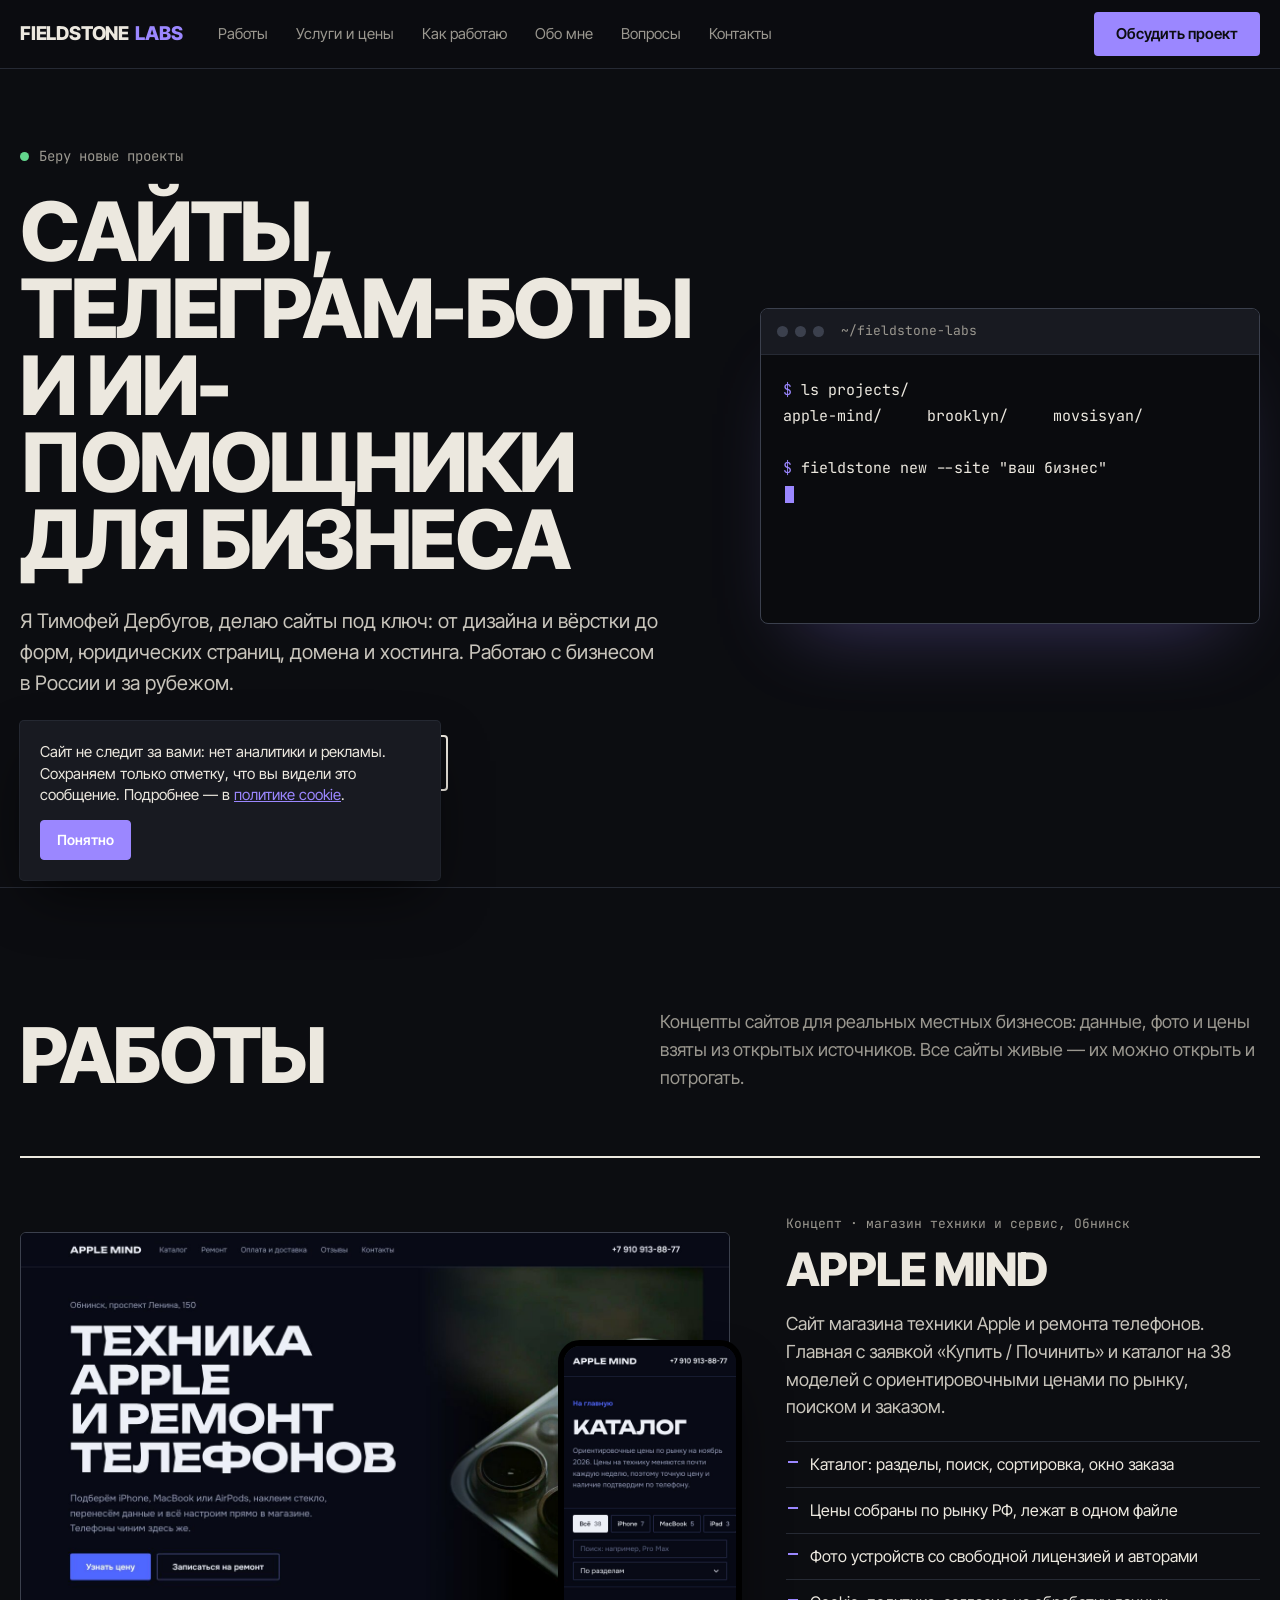
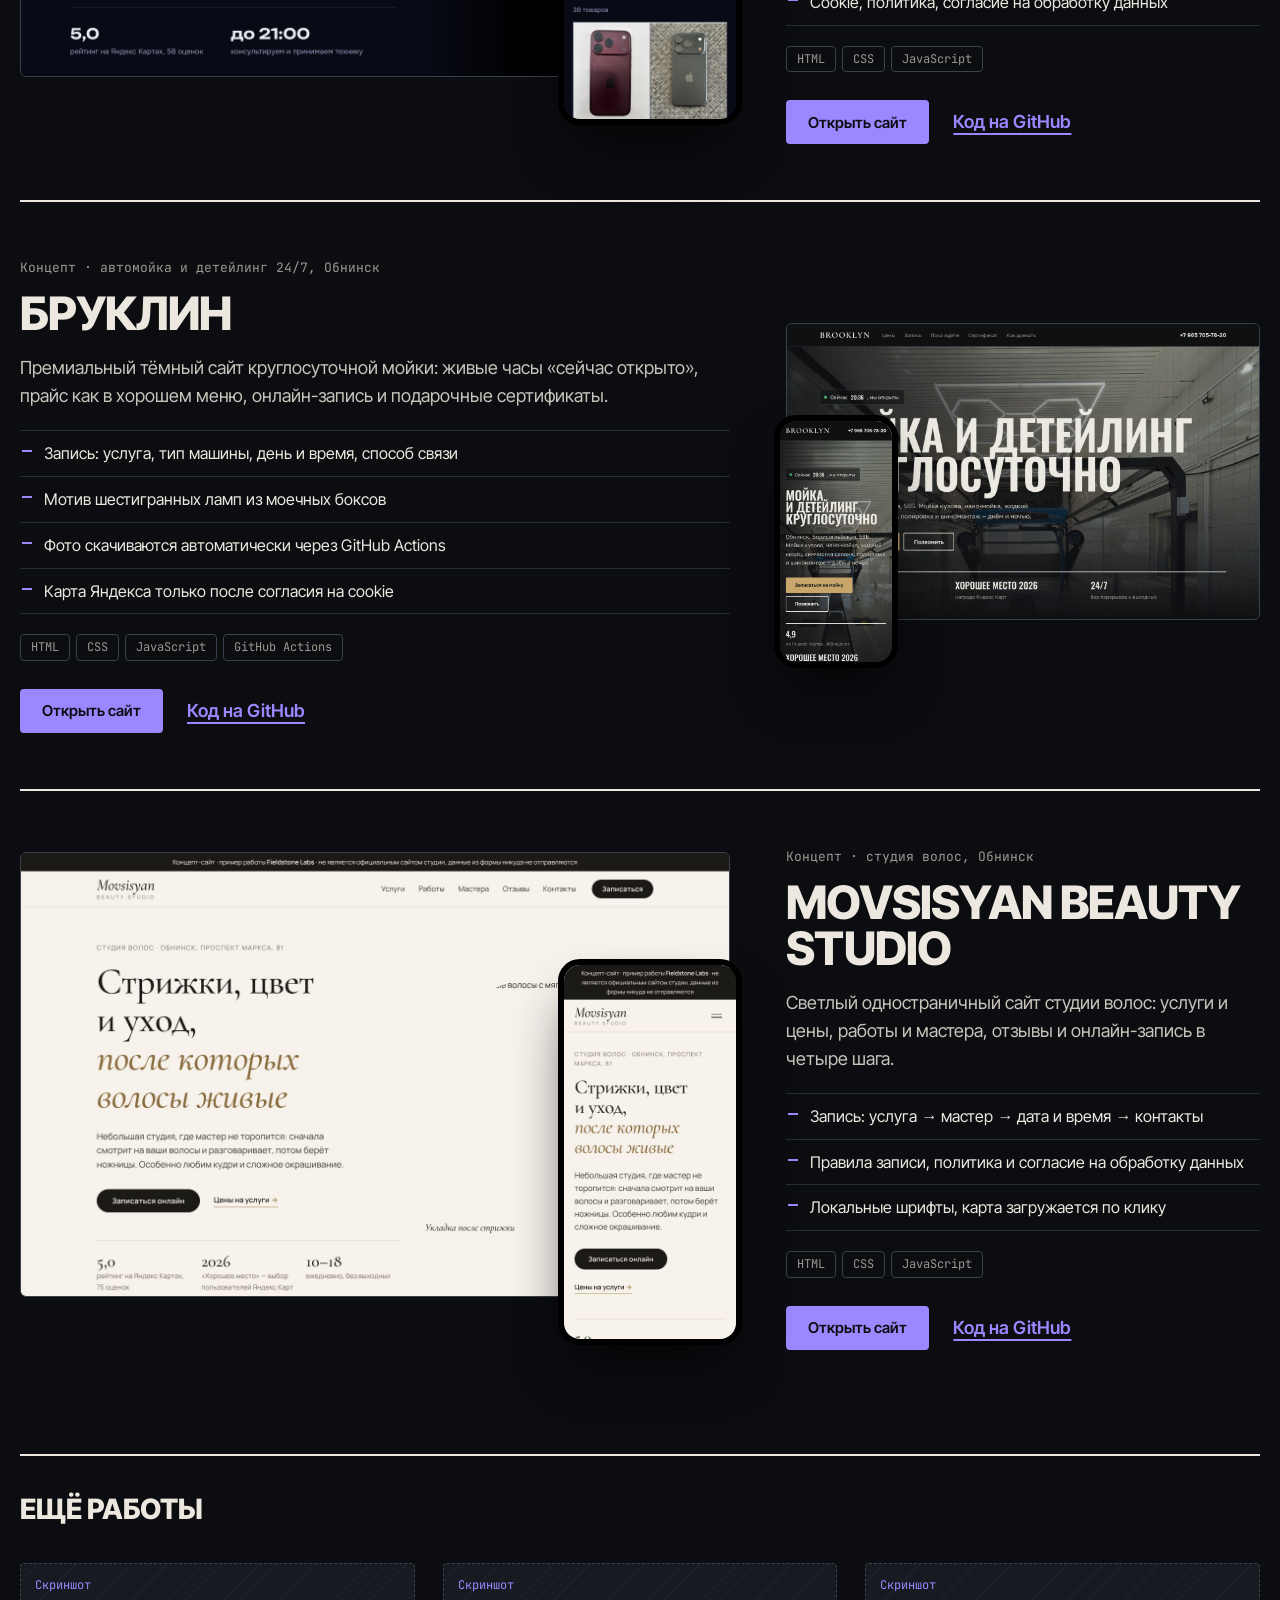
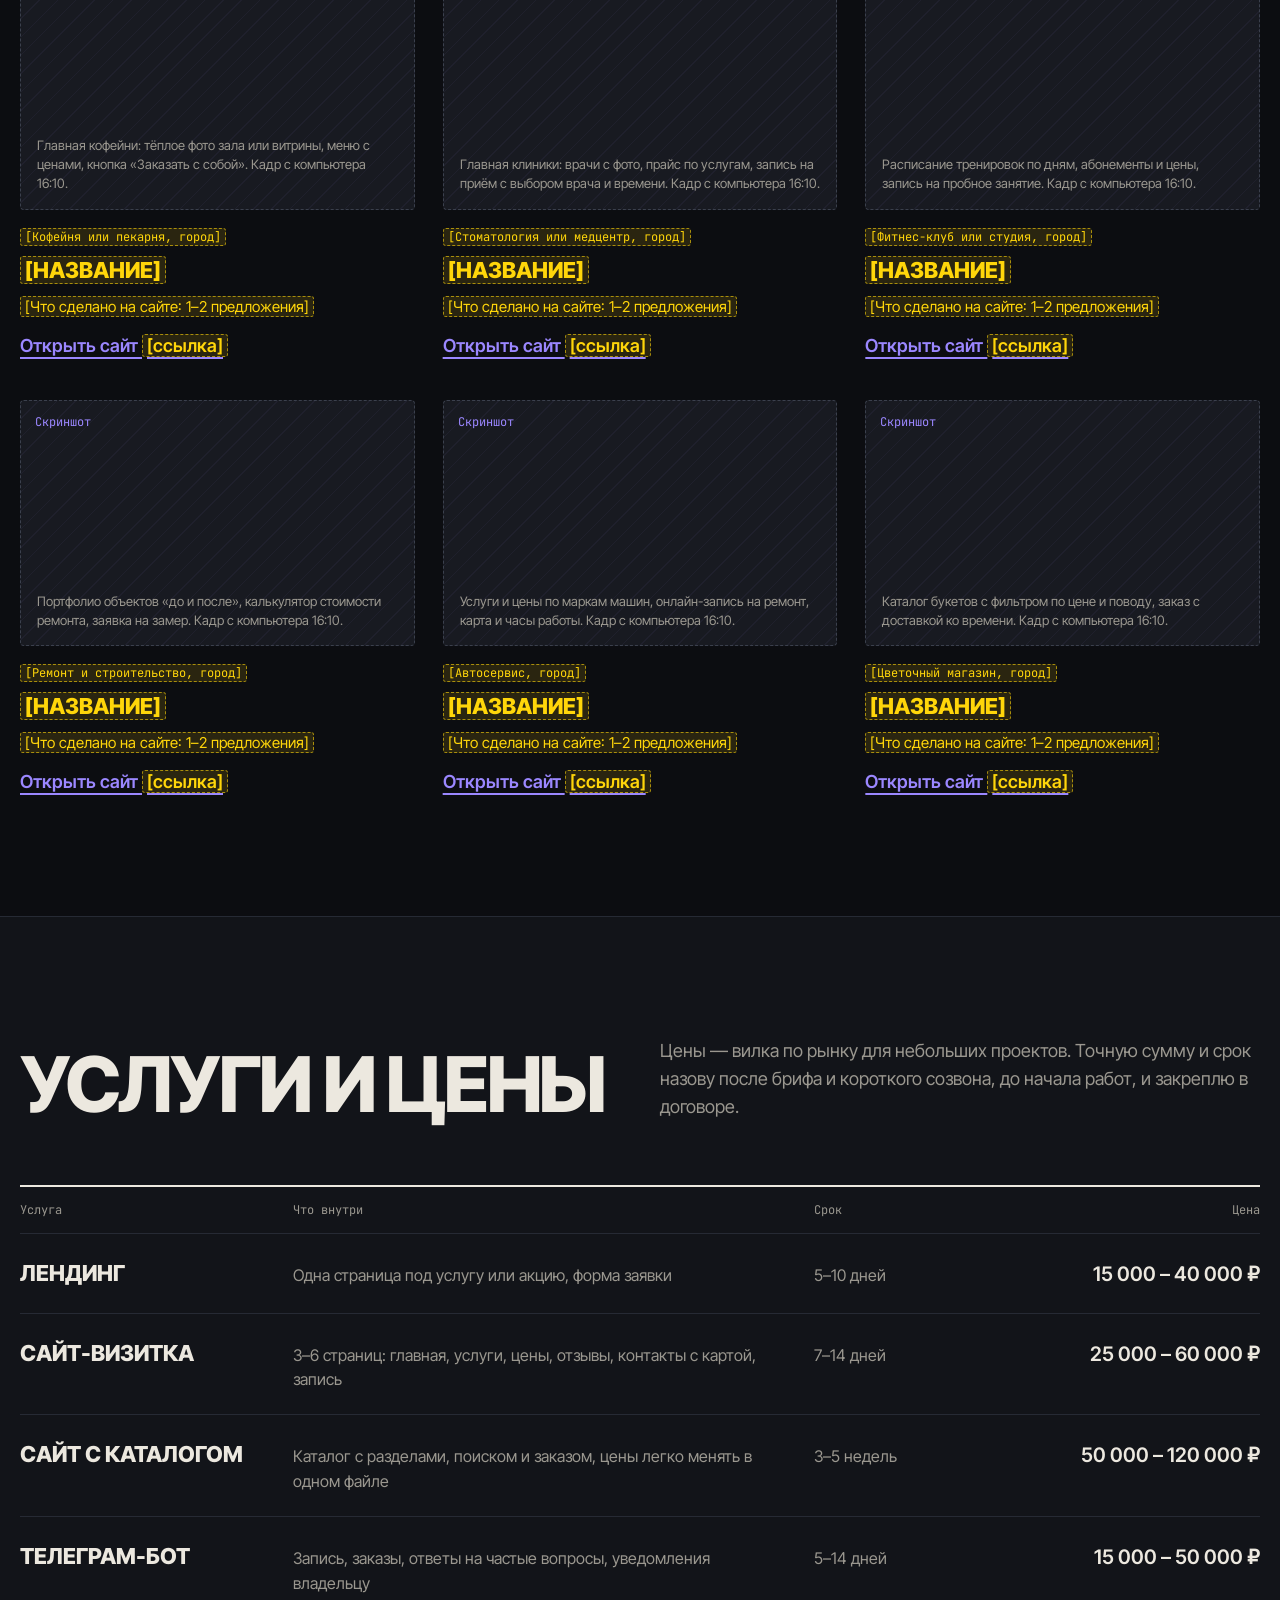
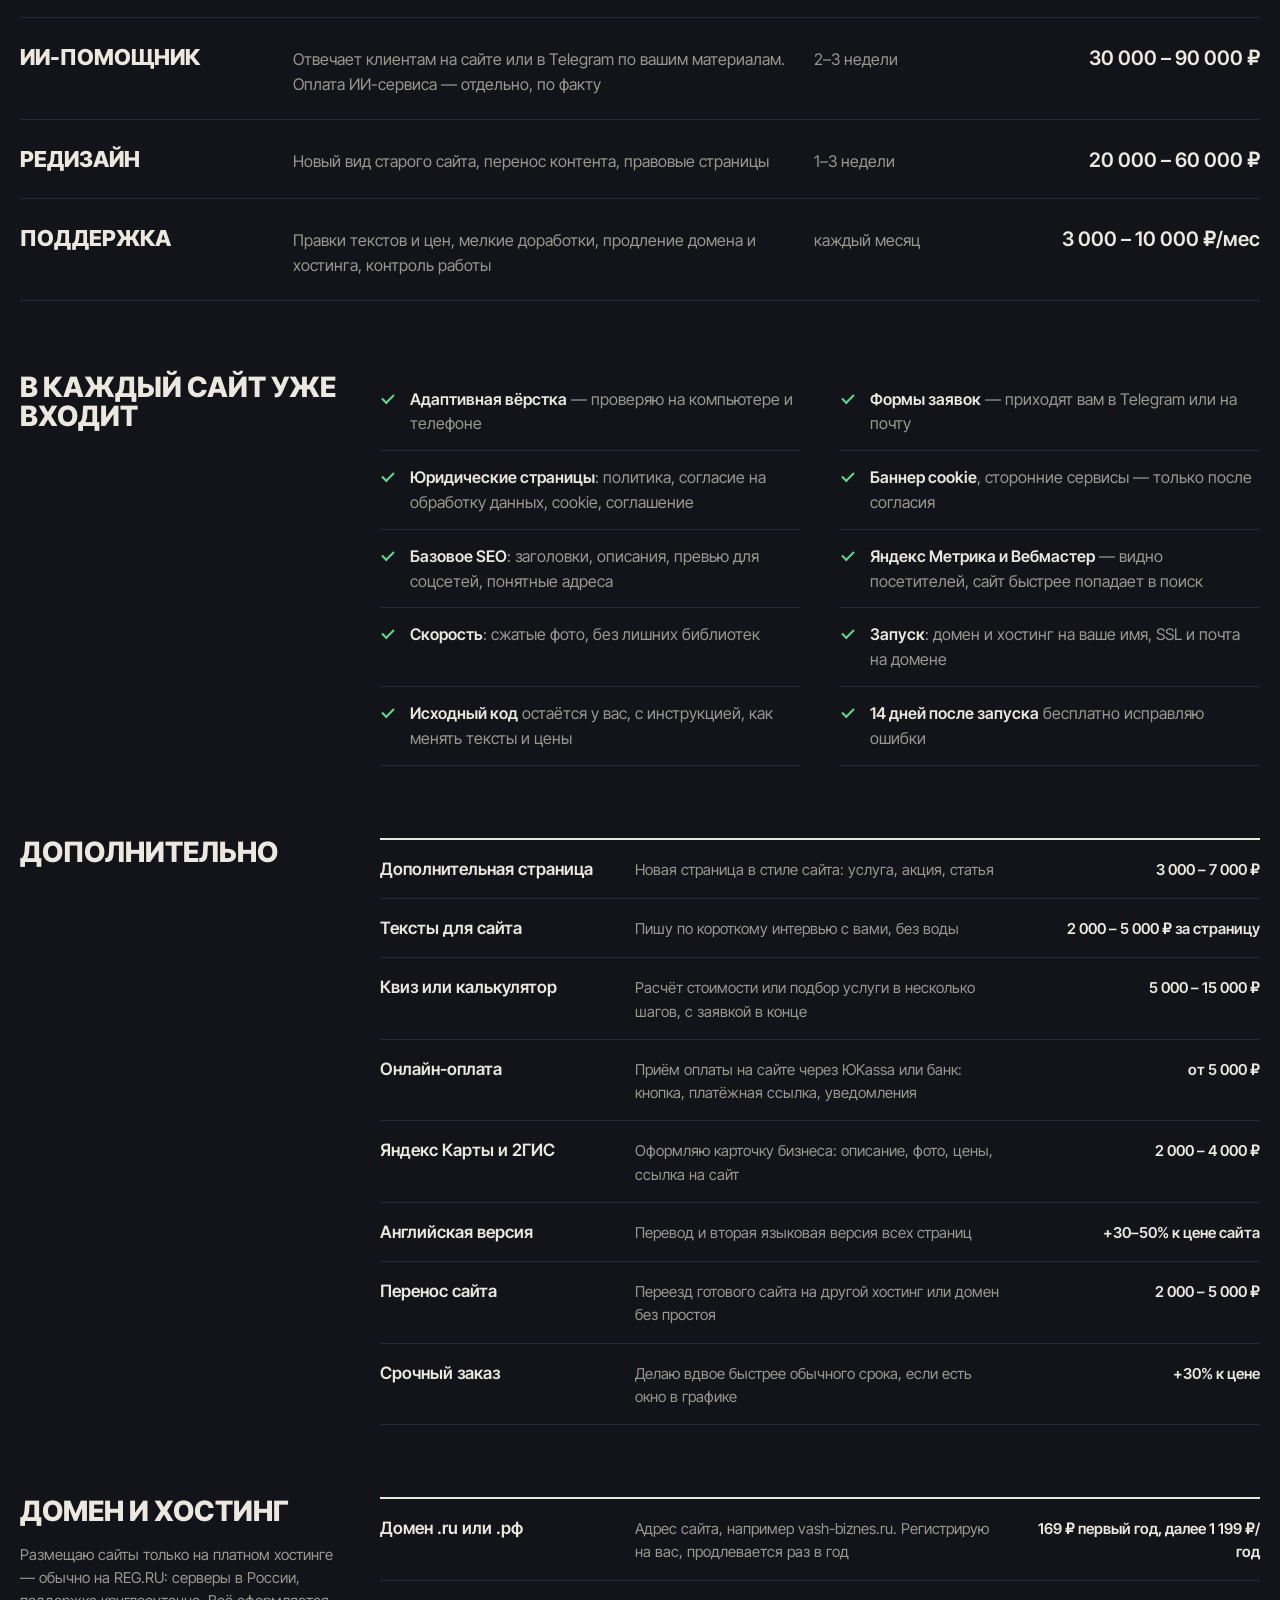
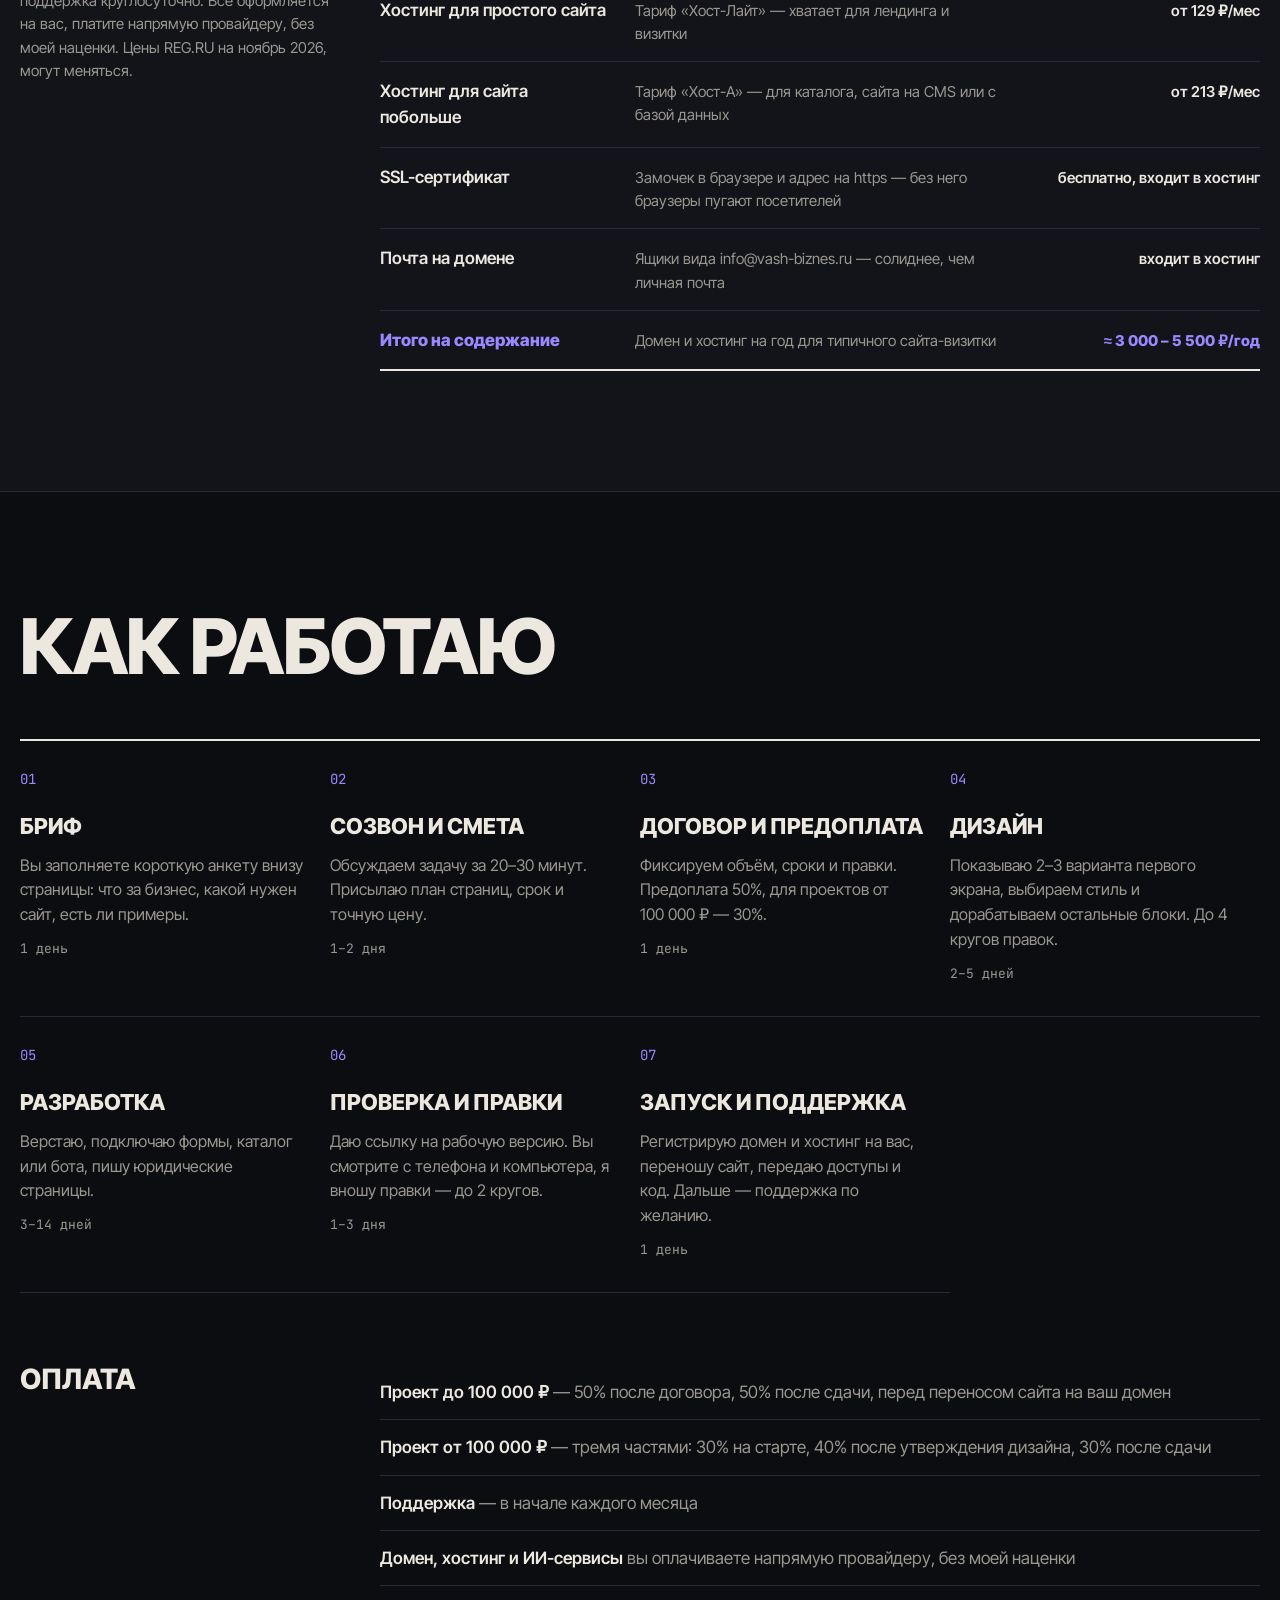
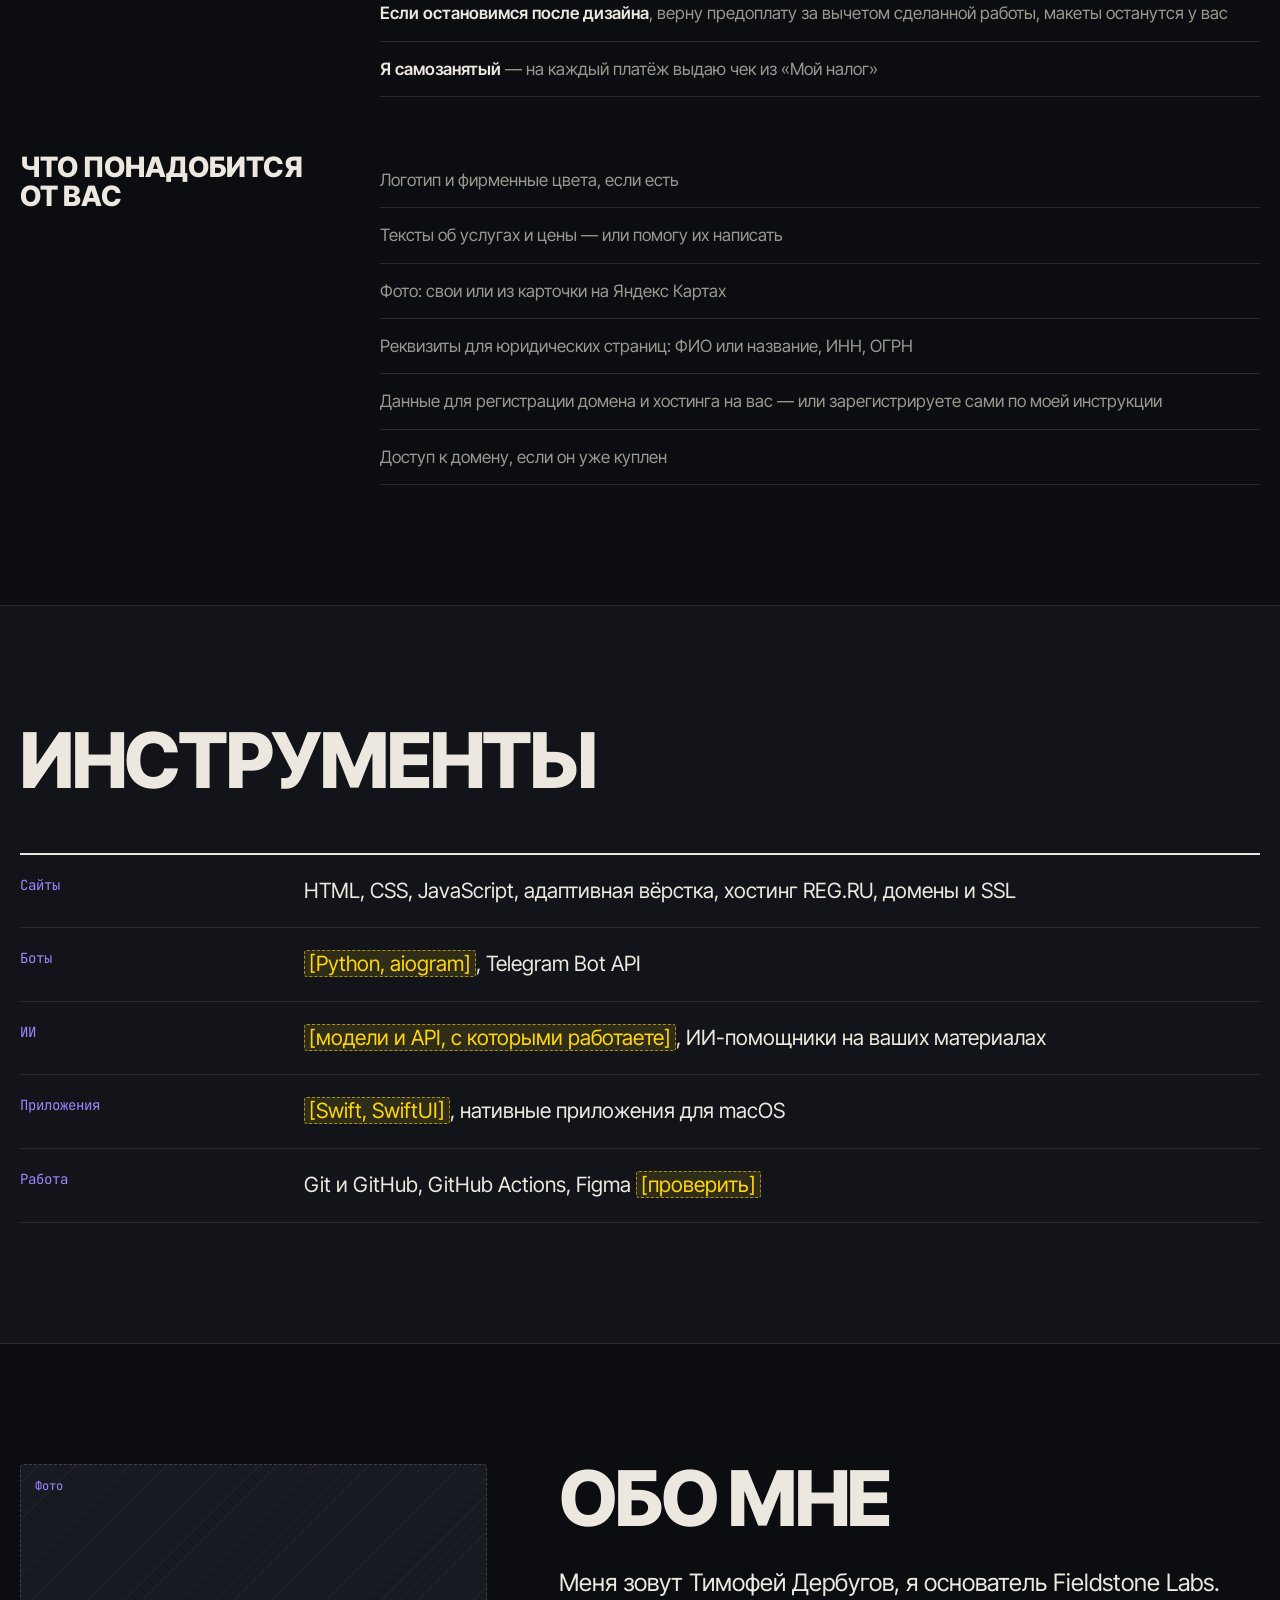
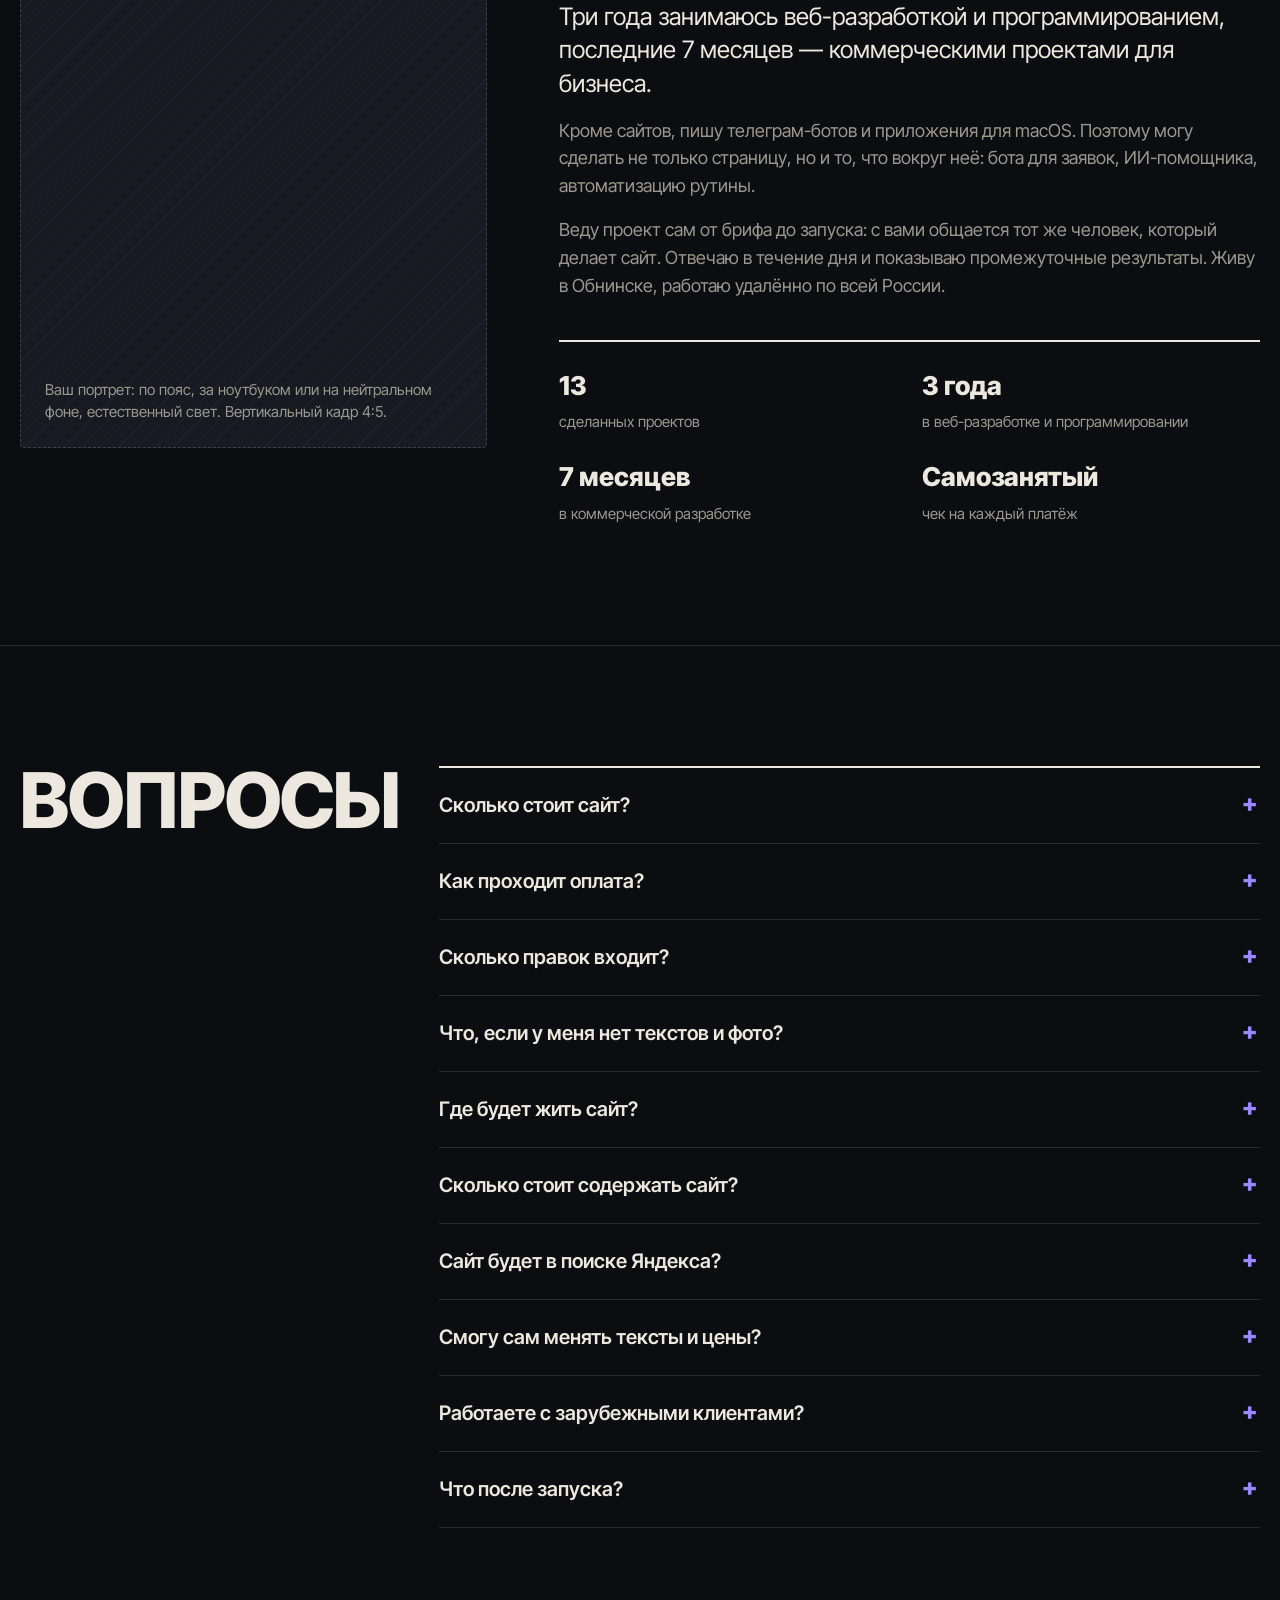
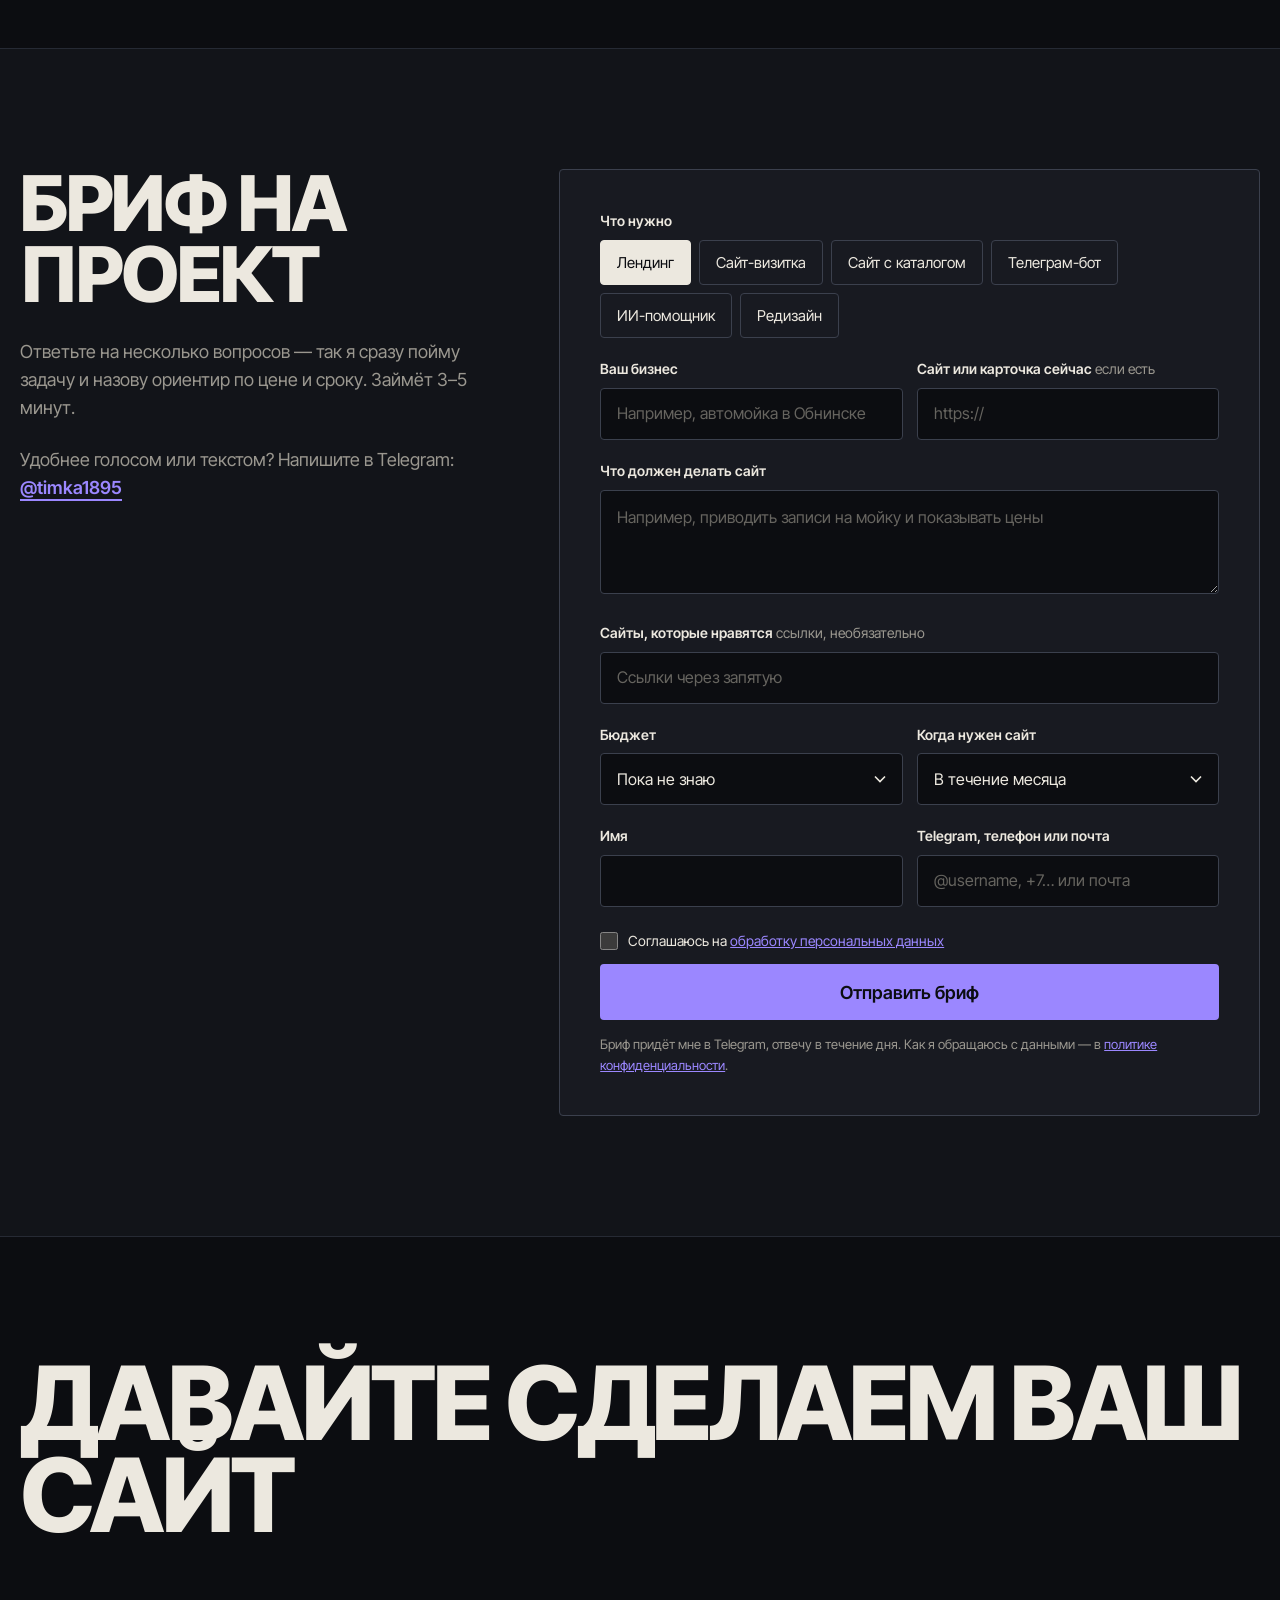
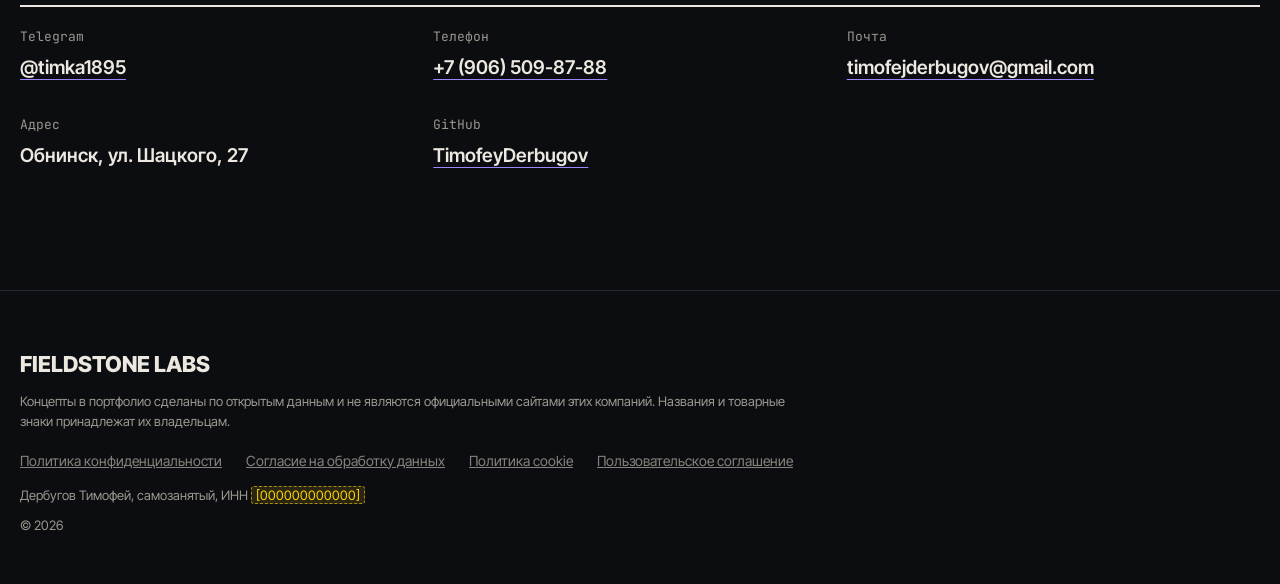
==== commit a595fd16: "Портфолио: реальные данные, цены, домен и хостинг, оплата, бриф в Telegram - Контакты, «Обо мне» и р" ====
--- a/index.html
+++ b/index.html
@@ -4,7 +4,8 @@
     <meta charset="UTF-8">
     <meta name="viewport" content="width=device-width, initial-scale=1">
     <title>Fieldstone Labs — сайты, телеграм-боты и ИИ-помощники для бизнеса</title>
-    <meta name="description" content="Fieldstone Labs: разработка сайтов, телеграм-ботов и ИИ-помощников для бизнеса. Портфолио, услуги, цены и бриф на проект.">
+    <meta name="description" content="Fieldstone Labs, Тимофей Дербугов: разработка сайтов, телеграм-ботов и ИИ-помощников для бизнеса. Портфолио, цены, домен и хостинг, бриф на проект.">
+    <meta name="author" content="Тимофей Дербугов">
 
     <link rel="canonical" href="https://timofeyderbugov.github.io/fieldstone-labs/">
     <link rel="icon" href="favicon.svg" type="image/svg+xml">
@@ -30,6 +31,7 @@
                 <a href="#process">Как работаю</a>
                 <a href="#about">Обо мне</a>
                 <a href="#faq">Вопросы</a>
+                <a href="#contacts">Контакты</a>
             </nav>
 
             <a class="btn btn--small" href="#brief">Обсудить проект</a>
@@ -44,14 +46,14 @@
                 <div class="hero__text">
                     <p class="hero__status">
                         <span class="hero__dot" aria-hidden="true"></span>
-                        Беру новые проекты с <span class="fill">[месяц]</span>
+                        Беру новые проекты
                     </p>
 
                     <h1 class="hero__title">Сайты, телеграм-боты и&nbsp;ИИ-помощники для&nbsp;бизнеса</h1>
 
                     <p class="hero__lead">
-                        Я <span class="fill">[Имя Фамилия]</span>, делаю сайты под ключ: от дизайна
-                        и вёрстки до форм, юридических страниц и запуска на хостинге.
+                        Я Тимофей Дербугов, делаю сайты под ключ: от дизайна и вёрстки
+                        до форм, юридических страниц, домена и хостинга.
                         Работаю с бизнесом в России и за рубежом.
                     </p>
 
@@ -69,11 +71,10 @@
                     </div>
                     <pre class="term__body" data-term><span class="term__muted">$</span> ls projects/
 apple-mind/     brooklyn/     movsisyan/
-infoball/       snowdesk/     timelens/
 
 <span class="term__muted">$</span> fieldstone new --site "ваш бизнес"
 <span class="term__ok">✓</span> дизайн  <span class="term__ok">✓</span> вёрстка  <span class="term__ok">✓</span> формы
-<span class="term__ok">✓</span> 152-ФЗ  <span class="term__ok">✓</span> хостинг  <span class="term__ok">✓</span> запуск</pre>
+<span class="term__ok">✓</span> домен   <span class="term__ok">✓</span> хостинг  <span class="term__ok">✓</span> запуск</pre>
                 </div>
             </div>
         </section>
@@ -112,7 +113,7 @@
                             <li>Cookie, политика, согласие на обработку данных</li>
                         </ul>
                         <ul class="chips">
-                            <li>HTML</li><li>CSS</li><li>JavaScript</li><li>GitHub Pages</li>
+                            <li>HTML</li><li>CSS</li><li>JavaScript</li>
                         </ul>
                         <div class="case__links">
                             <a class="btn btn--small" href="https://timofeyderbugov.github.io/apple-mind-obninsk/" target="_blank" rel="noopener">Открыть сайт</a>
@@ -171,7 +172,7 @@
                         </p>
                         <ul class="case__list">
                             <li>Запись: услуга → мастер → дата и время → контакты</li>
-                            <li>Правила записи, политика и согласие по 152-ФЗ</li>
+                            <li>Правила записи, политика и согласие на обработку данных</li>
                             <li>Локальные шрифты, карта загружается по клику</li>
                         </ul>
                         <ul class="chips">
@@ -184,47 +185,68 @@
                     </div>
                 </article>
 
-                <!-- Другие проекты -->
-                <h3 class="more__title">Ещё проекты</h3>
-                <ul class="more">
-                    <li class="more__item">
+                <!-- Следующие работы: места под новые сайты, заполнить по мере готовности -->
+                <h3 class="next__title">Ещё работы</h3>
+                <ul class="next">
+                    <li class="next__item">
                         <figure class="ph">
                             <p class="ph__tag">Скриншот</p>
-                            <p class="ph__text">Главная «Инфобалла» в стиле окна терминала: блоки ОГЭ и ЕГЭ. Горизонтальный кадр 16:10.</p>
+                            <p class="ph__text">Главная кофейни: тёплое фото зала или витрины, меню с ценами, кнопка «Заказать с собой». Кадр с компьютера 16:10.</p>
                         </figure>
-                        <p class="more__tag">Своя платформа · образование</p>
-                        <h4 class="more__name">Инфобалл</h4>
-                        <p class="more__text">Сайт подготовки к ОГЭ и ЕГЭ по информатике: разборы всех номеров, тренажёр, задачи с проверкой ответа и маскот Курсор.</p>
-                        <a class="link" href="#" data-placeholder>Открыть <span class="fill">[ссылка]</span></a>
-                    </li>
-                    <li class="more__item">
+                        <p class="next__tag"><span class="fill">[Кофейня или пекарня, город]</span></p>
+                        <h4 class="next__name"><span class="fill">[Название]</span></h4>
+                        <p class="next__text"><span class="fill">[Что сделано на сайте: 1–2 предложения]</span></p>
+                        <a class="link" href="#" data-placeholder>Открыть сайт <span class="fill">[ссылка]</span></a>
+                    </li>
+                    <li class="next__item">
                         <figure class="ph">
                             <p class="ph__tag">Скриншот</p>
-                            <p class="ph__text">Рабочий стол macOS: снег лежит на окнах и Dock, рядом снеговик. Горизонтальный кадр 16:10.</p>
+                            <p class="ph__text">Главная клиники: врачи с фото, прайс по услугам, запись на приём с выбором врача и времени. Кадр с компьютера 16:10.</p>
                         </figure>
-                        <p class="more__tag">Своё приложение · macOS</p>
-                        <h4 class="more__name">SnowDesk</h4>
-                        <p class="more__text">Нативное приложение: снег на рабочем столе оседает на окнах и Dock, снеговика можно слепить мышкой, Санта приносит ёлку.</p>
-                        <a class="link" href="#" data-placeholder>Подробнее <span class="fill">[ссылка]</span></a>
-                    </li>
-                    <li class="more__item">
+                        <p class="next__tag"><span class="fill">[Стоматология или медцентр, город]</span></p>
+                        <h4 class="next__name"><span class="fill">[Название]</span></h4>
+                        <p class="next__text"><span class="fill">[Что сделано на сайте: 1–2 предложения]</span></p>
+                        <a class="link" href="#" data-placeholder>Открыть сайт <span class="fill">[ссылка]</span></a>
+                    </li>
+                    <li class="next__item">
                         <figure class="ph">
                             <p class="ph__tag">Скриншот</p>
-                            <p class="ph__text">Окно TimeLens: графики времени по приложениям и сайтам за день. Горизонтальный кадр 16:10.</p>
+                            <p class="ph__text">Расписание тренировок по дням, абонементы и цены, запись на пробное занятие. Кадр с компьютера 16:10.</p>
                         </figure>
-                        <p class="more__tag">Своё приложение · macOS</p>
-                        <h4 class="more__name">TimeLens</h4>
-                        <p class="more__text">Учёт времени за компьютером: таймеры, проекты, лимиты и фокус-режим, цели и серии, аналитика и экспорт.</p>
-                        <a class="link" href="#" data-placeholder>Подробнее <span class="fill">[ссылка]</span></a>
-                    </li>
-                    <li class="more__item more__item--empty">
+                        <p class="next__tag"><span class="fill">[Фитнес-клуб или студия, город]</span></p>
+                        <h4 class="next__name"><span class="fill">[Название]</span></h4>
+                        <p class="next__text"><span class="fill">[Что сделано на сайте: 1–2 предложения]</span></p>
+                        <a class="link" href="#" data-placeholder>Открыть сайт <span class="fill">[ссылка]</span></a>
+                    </li>
+                    <li class="next__item">
                         <figure class="ph">
                             <p class="ph__tag">Скриншот</p>
-                            <p class="ph__text">Переписка с телеграм-ботом: меню, запись или заказ. Вертикальный кадр с телефона.</p>
+                            <p class="ph__text">Портфолио объектов «до и после», калькулятор стоимости ремонта, заявка на замер. Кадр с компьютера 16:10.</p>
                         </figure>
-                        <p class="more__tag"><span class="fill">[Тип проекта]</span></p>
-                        <h4 class="more__name"><span class="fill">[Телеграм-бот или ИИ-помощник]</span></h4>
-                        <p class="more__text"><span class="fill">[Что умеет, для кого сделан, какой результат]</span></p>
+                        <p class="next__tag"><span class="fill">[Ремонт и строительство, город]</span></p>
+                        <h4 class="next__name"><span class="fill">[Название]</span></h4>
+                        <p class="next__text"><span class="fill">[Что сделано на сайте: 1–2 предложения]</span></p>
+                        <a class="link" href="#" data-placeholder>Открыть сайт <span class="fill">[ссылка]</span></a>
+                    </li>
+                    <li class="next__item">
+                        <figure class="ph">
+                            <p class="ph__tag">Скриншот</p>
+                            <p class="ph__text">Услуги и цены по маркам машин, онлайн-запись на ремонт, карта и часы работы. Кадр с компьютера 16:10.</p>
+                        </figure>
+                        <p class="next__tag"><span class="fill">[Автосервис, город]</span></p>
+                        <h4 class="next__name"><span class="fill">[Название]</span></h4>
+                        <p class="next__text"><span class="fill">[Что сделано на сайте: 1–2 предложения]</span></p>
+                        <a class="link" href="#" data-placeholder>Открыть сайт <span class="fill">[ссылка]</span></a>
+                    </li>
+                    <li class="next__item">
+                        <figure class="ph">
+                            <p class="ph__tag">Скриншот</p>
+                            <p class="ph__text">Каталог букетов с фильтром по цене и поводу, заказ с доставкой ко времени. Кадр с компьютера 16:10.</p>
+                        </figure>
+                        <p class="next__tag"><span class="fill">[Цветочный магазин, город]</span></p>
+                        <h4 class="next__name"><span class="fill">[Название]</span></h4>
+                        <p class="next__text"><span class="fill">[Что сделано на сайте: 1–2 предложения]</span></p>
+                        <a class="link" href="#" data-placeholder>Открыть сайт <span class="fill">[ссылка]</span></a>
                     </li>
                 </ul>
             </div>
@@ -236,8 +258,8 @@
                 <div class="section__head">
                     <h2 class="section__title">Услуги и цены</h2>
                     <p class="section__lead">
-                        Цены — стартовые. Точную сумму и срок назову после брифа и короткого созвона,
-                        до начала работ, и закреплю в договоре.
+                        Цены — вилка по рынку для небольших проектов. Точную сумму и срок назову после брифа
+                        и короткого созвона, до начала работ, и закреплю в договоре.
                     </p>
                 </div>
 
@@ -251,44 +273,44 @@
                     <div class="price-row" role="row">
                         <span role="cell" class="price-row__name">Лендинг</span>
                         <span role="cell">Одна страница под услугу или акцию, форма заявки</span>
-                        <span role="cell">от <span class="fill">[__]</span> дней</span>
-                        <span role="cell" class="price-row__price">от <span class="fill">[____]</span> ₽</span>
+                        <span role="cell">5–10&nbsp;дней</span>
+                        <span role="cell" class="price-row__price">15&nbsp;000 – 40&nbsp;000&nbsp;₽</span>
                     </div>
                     <div class="price-row" role="row">
                         <span role="cell" class="price-row__name">Сайт-визитка</span>
-                        <span role="cell">Главная, услуги, цены, отзывы, контакты с картой, запись</span>
-                        <span role="cell">от <span class="fill">[__]</span> дней</span>
-                        <span role="cell" class="price-row__price">от <span class="fill">[____]</span> ₽</span>
+                        <span role="cell">3–6 страниц: главная, услуги, цены, отзывы, контакты с картой, запись</span>
+                        <span role="cell">7–14&nbsp;дней</span>
+                        <span role="cell" class="price-row__price">25&nbsp;000 – 60&nbsp;000&nbsp;₽</span>
                     </div>
                     <div class="price-row" role="row">
                         <span role="cell" class="price-row__name">Сайт с каталогом</span>
-                        <span role="cell">Каталог с фильтрами, поиском и заказом, данные легко менять</span>
-                        <span role="cell">от <span class="fill">[__]</span> дней</span>
-                        <span role="cell" class="price-row__price">от <span class="fill">[____]</span> ₽</span>
+                        <span role="cell">Каталог с разделами, поиском и заказом, цены легко менять в одном файле</span>
+                        <span role="cell">3–5&nbsp;недель</span>
+                        <span role="cell" class="price-row__price">50&nbsp;000 – 120&nbsp;000&nbsp;₽</span>
                     </div>
                     <div class="price-row" role="row">
                         <span role="cell" class="price-row__name">Телеграм-бот</span>
                         <span role="cell">Запись, заказы, ответы на частые вопросы, уведомления владельцу</span>
-                        <span role="cell">от <span class="fill">[__]</span> дней</span>
-                        <span role="cell" class="price-row__price">от <span class="fill">[____]</span> ₽</span>
+                        <span role="cell">5–14&nbsp;дней</span>
+                        <span role="cell" class="price-row__price">15&nbsp;000 – 50&nbsp;000&nbsp;₽</span>
                     </div>
                     <div class="price-row" role="row">
                         <span role="cell" class="price-row__name">ИИ-помощник</span>
-                        <span role="cell">Отвечает клиентам на сайте или в Telegram по вашим материалам</span>
-                        <span role="cell">от <span class="fill">[__]</span> дней</span>
-                        <span role="cell" class="price-row__price">от <span class="fill">[____]</span> ₽</span>
+                        <span role="cell">Отвечает клиентам на сайте или в Telegram по вашим материалам. Оплата ИИ-сервиса — отдельно, по факту</span>
+                        <span role="cell">2–3&nbsp;недели</span>
+                        <span role="cell" class="price-row__price">30&nbsp;000 – 90&nbsp;000&nbsp;₽</span>
                     </div>
                     <div class="price-row" role="row">
                         <span role="cell" class="price-row__name">Редизайн</span>
                         <span role="cell">Новый вид старого сайта, перенос контента, правовые страницы</span>
-                        <span role="cell">от <span class="fill">[__]</span> дней</span>
-                        <span role="cell" class="price-row__price">от <span class="fill">[____]</span> ₽</span>
+                        <span role="cell">1–3&nbsp;недели</span>
+                        <span role="cell" class="price-row__price">20&nbsp;000 – 60&nbsp;000&nbsp;₽</span>
                     </div>
                     <div class="price-row" role="row">
                         <span role="cell" class="price-row__name">Поддержка</span>
-                        <span role="cell">Правки текстов и цен, мелкие доработки, контроль работы сайта</span>
+                        <span role="cell">Правки текстов и цен, мелкие доработки, продление домена и хостинга, контроль работы</span>
                         <span role="cell">каждый месяц</span>
-                        <span role="cell" class="price-row__price">от <span class="fill">[____]</span> ₽/мес</span>
+                        <span role="cell" class="price-row__price">3&nbsp;000 – 10&nbsp;000&nbsp;₽/мес</span>
                     </div>
                 </div>
 
@@ -297,14 +319,107 @@
                     <h3 class="included__title">В каждый сайт уже входит</h3>
                     <ul class="included__list">
                         <li><strong>Адаптивная вёрстка</strong> — проверяю на компьютере и телефоне</li>
-                        <li><strong>Формы заявок</strong> с маской телефона и проверкой полей</li>
-                        <li><strong>Юридические страницы</strong>: политика, согласие на обработку данных по 152-ФЗ, cookie, соглашение</li>
+                        <li><strong>Формы заявок</strong> — приходят вам в Telegram или на почту</li>
+                        <li><strong>Юридические страницы</strong>: политика, согласие на обработку данных, cookie, соглашение</li>
                         <li><strong>Баннер cookie</strong>, сторонние сервисы — только после согласия</li>
                         <li><strong>Базовое SEO</strong>: заголовки, описания, превью для соцсетей, понятные адреса</li>
+                        <li><strong>Яндекс Метрика и Вебмастер</strong> — видно посетителей, сайт быстрее попадает в поиск</li>
                         <li><strong>Скорость</strong>: сжатые фото, без лишних библиотек</li>
-                        <li><strong>Запуск</strong> на хостинге и подключение домена</li>
+                        <li><strong>Запуск</strong>: домен и хостинг на ваше имя, SSL и почта на домене</li>
                         <li><strong>Исходный код</strong> остаётся у вас, с инструкцией, как менять тексты и цены</li>
+                        <li><strong>14&nbsp;дней после запуска</strong> бесплатно исправляю ошибки</li>
                     </ul>
+                </div>
+
+                <!-- Дополнительные услуги -->
+                <div class="extras">
+                    <h3 class="extras__title">Дополнительно</h3>
+                    <div class="extras__table" role="table" aria-label="Дополнительные услуги и цены">
+                    <div class="extra-row" role="row">
+                        <span role="cell" class="extra-row__name">Дополнительная страница</span>
+                        <span role="cell">Новая страница в стиле сайта: услуга, акция, статья</span>
+                        <span role="cell" class="extra-row__price">3&nbsp;000 – 7&nbsp;000&nbsp;₽</span>
+                    </div>
+                    <div class="extra-row" role="row">
+                        <span role="cell" class="extra-row__name">Тексты для сайта</span>
+                        <span role="cell">Пишу по короткому интервью с вами, без воды</span>
+                        <span role="cell" class="extra-row__price">2&nbsp;000 – 5&nbsp;000&nbsp;₽ за страницу</span>
+                    </div>
+                    <div class="extra-row" role="row">
+                        <span role="cell" class="extra-row__name">Квиз или калькулятор</span>
+                        <span role="cell">Расчёт стоимости или подбор услуги в несколько шагов, с заявкой в конце</span>
+                        <span role="cell" class="extra-row__price">5&nbsp;000 – 15&nbsp;000&nbsp;₽</span>
+                    </div>
+                    <div class="extra-row" role="row">
+                        <span role="cell" class="extra-row__name">Онлайн-оплата</span>
+                        <span role="cell">Приём оплаты на сайте через ЮKassa или банк: кнопка, платёжная ссылка, уведомления</span>
+                        <span role="cell" class="extra-row__price">от 5&nbsp;000&nbsp;₽</span>
+                    </div>
+                    <div class="extra-row" role="row">
+                        <span role="cell" class="extra-row__name">Яндекс Карты и 2ГИС</span>
+                        <span role="cell">Оформляю карточку бизнеса: описание, фото, цены, ссылка на сайт</span>
+                        <span role="cell" class="extra-row__price">2&nbsp;000 – 4&nbsp;000&nbsp;₽</span>
+                    </div>
+                    <div class="extra-row" role="row">
+                        <span role="cell" class="extra-row__name">Английская версия</span>
+                        <span role="cell">Перевод и вторая языковая версия всех страниц</span>
+                        <span role="cell" class="extra-row__price">+30–50% к цене сайта</span>
+                    </div>
+                    <div class="extra-row" role="row">
+                        <span role="cell" class="extra-row__name">Перенос сайта</span>
+                        <span role="cell">Переезд готового сайта на другой хостинг или домен без простоя</span>
+                        <span role="cell" class="extra-row__price">2&nbsp;000 – 5&nbsp;000&nbsp;₽</span>
+                    </div>
+                    <div class="extra-row" role="row">
+                        <span role="cell" class="extra-row__name">Срочный заказ</span>
+                        <span role="cell">Делаю вдвое быстрее обычного срока, если есть окно в графике</span>
+                        <span role="cell" class="extra-row__price">+30% к цене</span>
+                    </div>
+                    </div>
+                </div>
+
+                <!-- Домен и хостинг -->
+                <div class="extras" id="hosting">
+                    <div>
+                        <h3 class="extras__title">Домен и хостинг</h3>
+                        <p class="extras__note">
+                            Размещаю сайты только на платном хостинге — обычно на REG.RU: серверы в России,
+                            поддержка круглосуточно. Всё оформляется на вас, платите напрямую провайдеру,
+                            без моей наценки. Цены REG.RU на ноябрь 2026, могут меняться.
+                        </p>
+                    </div>
+                    <div class="extras__table" role="table" aria-label="Домен и хостинг: расходы">
+                    <div class="extra-row" role="row">
+                        <span role="cell" class="extra-row__name">Домен .ru или .рф</span>
+                        <span role="cell">Адрес сайта, например vash-biznes.ru. Регистрирую на вас, продлевается раз в год</span>
+                        <span role="cell" class="extra-row__price">169&nbsp;₽ первый год, далее 1&nbsp;199&nbsp;₽/год</span>
+                    </div>
+                    <div class="extra-row" role="row">
+                        <span role="cell" class="extra-row__name">Хостинг для простого сайта</span>
+                        <span role="cell">Тариф «Хост-Лайт» — хватает для лендинга и визитки</span>
+                        <span role="cell" class="extra-row__price">от 129&nbsp;₽/мес</span>
+                    </div>
+                    <div class="extra-row" role="row">
+                        <span role="cell" class="extra-row__name">Хостинг для сайта побольше</span>
+                        <span role="cell">Тариф «Хост-А» — для каталога, сайта на CMS или с базой данных</span>
+                        <span role="cell" class="extra-row__price">от 213&nbsp;₽/мес</span>
+                    </div>
+                    <div class="extra-row" role="row">
+                        <span role="cell" class="extra-row__name">SSL-сертификат</span>
+                        <span role="cell">Замочек в браузере и адрес на https — без него браузеры пугают посетителей</span>
+                        <span role="cell" class="extra-row__price">бесплатно, входит в хостинг</span>
+                    </div>
+                    <div class="extra-row" role="row">
+                        <span role="cell" class="extra-row__name">Почта на домене</span>
+                        <span role="cell">Ящики вида info@vash-biznes.ru — солиднее, чем личная почта</span>
+                        <span role="cell" class="extra-row__price">входит в хостинг</span>
+                    </div>
+                    <div class="extra-row extra-row--total" role="row">
+                        <span role="cell" class="extra-row__name">Итого на содержание</span>
+                        <span role="cell">Домен и хостинг на год для типичного сайта-визитки</span>
+                        <span role="cell" class="extra-row__price">≈ 3&nbsp;000 – 5&nbsp;500&nbsp;₽/год</span>
+                    </div>
+                    </div>
                 </div>
             </div>
         </section>
@@ -318,39 +433,52 @@
                     <li class="step">
                         <h3 class="step__name">Бриф</h3>
                         <p>Вы заполняете короткую анкету внизу страницы: что за бизнес, какой нужен сайт, есть ли примеры.</p>
-                        <p class="step__time"><span class="fill">[1 день]</span></p>
+                        <p class="step__time">1 день</p>
                     </li>
                     <li class="step">
                         <h3 class="step__name">Созвон и смета</h3>
                         <p>Обсуждаем задачу за 20–30 минут. Присылаю план страниц, срок и точную цену.</p>
-                        <p class="step__time"><span class="fill">[1–2 дня]</span></p>
+                        <p class="step__time">1–2&nbsp;дня</p>
                     </li>
                     <li class="step">
                         <h3 class="step__name">Договор и предоплата</h3>
-                        <p>Фиксируем объём, сроки и число правок. Предоплата <span class="fill">[__]</span>%.</p>
-                        <p class="step__time"><span class="fill">[1 день]</span></p>
+                        <p>Фиксируем объём, сроки и правки. Предоплата 50%, для проектов от 100&nbsp;000&nbsp;₽ — 30%.</p>
+                        <p class="step__time">1 день</p>
                     </li>
                     <li class="step">
                         <h3 class="step__name">Дизайн</h3>
-                        <p>Показываю 2–3 варианта первого экрана, выбираем стиль и дорабатываем остальные блоки.</p>
-                        <p class="step__time"><span class="fill">[2–5 дней]</span></p>
+                        <p>Показываю 2–3 варианта первого экрана, выбираем стиль и дорабатываем остальные блоки. До 4 кругов правок.</p>
+                        <p class="step__time">2–5&nbsp;дней</p>
                     </li>
                     <li class="step">
                         <h3 class="step__name">Разработка</h3>
                         <p>Верстаю, подключаю формы, каталог или бота, пишу юридические страницы.</p>
-                        <p class="step__time"><span class="fill">[3–10 дней]</span></p>
+                        <p class="step__time">3–14&nbsp;дней</p>
                     </li>
                     <li class="step">
                         <h3 class="step__name">Проверка и правки</h3>
-                        <p>Даю ссылку на рабочую версию. Вы смотрите с телефона и компьютера, я вношу правки.</p>
-                        <p class="step__time"><span class="fill">[1–3 дня]</span></p>
+                        <p>Даю ссылку на рабочую версию. Вы смотрите с телефона и компьютера, я вношу правки — до 2 кругов.</p>
+                        <p class="step__time">1–3&nbsp;дня</p>
                     </li>
                     <li class="step">
                         <h3 class="step__name">Запуск и поддержка</h3>
-                        <p>Подключаю домен и хостинг, передаю доступы и код. Дальше — поддержка по желанию.</p>
-                        <p class="step__time"><span class="fill">[1 день]</span></p>
+                        <p>Регистрирую домен и хостинг на вас, переношу сайт, передаю доступы и код. Дальше — поддержка по желанию.</p>
+                        <p class="step__time">1 день</p>
                     </li>
                 </ol>
+
+                <!-- Оплата -->
+                <div class="need" id="payment">
+                    <h3 class="need__title">Оплата</h3>
+                    <ul class="need__list">
+                        <li><strong>Проект до 100&nbsp;000&nbsp;₽</strong> — 50% после договора, 50% после сдачи, перед переносом сайта на ваш домен</li>
+                        <li><strong>Проект от 100&nbsp;000&nbsp;₽</strong> — тремя частями: 30% на старте, 40% после утверждения дизайна, 30% после сдачи</li>
+                        <li><strong>Поддержка</strong> — в начале каждого месяца</li>
+                        <li><strong>Домен, хостинг и ИИ-сервисы</strong> вы оплачиваете напрямую провайдеру, без моей наценки</li>
+                        <li><strong>Если остановимся после дизайна</strong>, верну предоплату за вычетом сделанной работы, макеты останутся у вас</li>
+                        <li><strong>Я самозанятый</strong> — на каждый платёж выдаю чек из «Мой налог»</li>
+                    </ul>
+                </div>
 
                 <div class="need">
                     <h3 class="need__title">Что понадобится от вас</h3>
@@ -359,6 +487,7 @@
                         <li>Тексты об услугах и цены — или помогу их написать</li>
                         <li>Фото: свои или из карточки на Яндекс Картах</li>
                         <li>Реквизиты для юридических страниц: ФИО или название, ИНН, ОГРН</li>
+                        <li>Данные для регистрации домена и хостинга на вас — или зарегистрируете сами по моей инструкции</li>
                         <li>Доступ к домену, если он уже куплен</li>
                     </ul>
                 </div>
@@ -373,7 +502,7 @@
                 <dl class="stack__list">
                     <div>
                         <dt>Сайты</dt>
-                        <dd>HTML, CSS, JavaScript, адаптивная вёрстка, GitHub Pages <span class="fill">[+ другой хостинг]</span></dd>
+                        <dd>HTML, CSS, JavaScript, адаптивная вёрстка, хостинг REG.RU, домены и SSL</dd>
                     </div>
                     <div>
                         <dt>Боты</dt>
@@ -406,45 +535,27 @@
                 <div class="about__text">
                     <h2 class="section__title">Обо мне</h2>
                     <p class="about__lead">
-                        Меня зовут <span class="fill">[Имя Фамилия]</span>, я основатель Fieldstone Labs.
-                        Учусь <span class="fill">[где и на кого]</span> и делаю сайты, ботов и приложения
-                        <span class="fill">[сколько лет / с какого года]</span>.
+                        Меня зовут Тимофей Дербугов, я основатель Fieldstone Labs. Три года занимаюсь
+                        веб-разработкой и программированием, последние 7&nbsp;месяцев — коммерческими
+                        проектами для бизнеса.
                     </p>
                     <p>
-                        Параллельно веду свою образовательную платформу «Инфобалл» по информатике
-                        и пишу приложения для macOS — поэтому умею объяснять сложное простыми словами
-                        и довожу проекты до запуска.
-                    </p>
-                    <p><span class="fill">[Пара фраз о себе: почему вам можно доверить проект, чем вы отличаетесь]</span></p>
+                        Кроме сайтов, пишу телеграм-ботов и приложения для macOS. Поэтому могу сделать
+                        не только страницу, но и то, что вокруг неё: бота для заявок, ИИ-помощника,
+                        автоматизацию рутины.
+                    </p>
+                    <p>
+                        Веду проект сам от брифа до запуска: с вами общается тот же человек, который делает
+                        сайт. Отвечаю в течение дня и показываю промежуточные результаты. Живу в Обнинске,
+                        работаю удалённо по всей России.
+                    </p>
 
                     <ul class="about__facts">
-                        <li><strong><span class="fill">[__]</span></strong> сделанных проектов</li>
-                        <li><strong><span class="fill">[город]</span></strong> работаю удалённо</li>
-                        <li><strong><span class="fill">[статус]</span></strong> самозанятый или ИП</li>
+                        <li><strong>13</strong> сделанных проектов</li>
+                        <li><strong>3&nbsp;года</strong> в веб-разработке и программировании</li>
+                        <li><strong>7&nbsp;месяцев</strong> в коммерческой разработке</li>
+                        <li><strong>Самозанятый</strong> чек на каждый платёж</li>
                     </ul>
-                </div>
-            </div>
-        </section>
-
-        <!-- Отзывы: заглушки, заменить настоящими -->
-        <section class="section section--alt" id="reviews">
-            <div class="wrap">
-                <h2 class="section__title">Отзывы</h2>
-                <p class="section__lead reviews__note">Сюда — настоящие отзывы клиентов со ссылкой на их бизнес. Пока место пустое.</p>
-
-                <div class="reviews">
-                    <blockquote class="review">
-                        <p class="review__text"><span class="fill">[Текст отзыва клиента — вставьте реальный]</span></p>
-                        <footer class="review__who">
-                            <span class="fill">[Имя клиента]</span>, <span class="fill">[бизнес, город]</span>
-                        </footer>
-                    </blockquote>
-                    <blockquote class="review">
-                        <p class="review__text"><span class="fill">[Текст отзыва клиента — вставьте реальный]</span></p>
-                        <footer class="review__who">
-                            <span class="fill">[Имя клиента]</span>, <span class="fill">[бизнес, город]</span>
-                        </footer>
-                    </blockquote>
                 </div>
             </div>
         </section>
@@ -457,15 +568,15 @@
                 <div class="faq__list">
                     <details class="faq__item">
                         <summary>Сколько стоит сайт?</summary>
-                        <p>Зависит от объёма: лендинг дешевле сайта с каталогом. Стартовые цены — в таблице выше, точную сумму назову после брифа, до начала работ.</p>
+                        <p>Зависит от объёма: лендинг — от 15&nbsp;000&nbsp;₽, визитка — от 25&nbsp;000&nbsp;₽, сайт с каталогом — от 50&nbsp;000&nbsp;₽. Вилки по всем услугам — в таблице выше, точную сумму назову после брифа, до начала работ.</p>
                     </details>
                     <details class="faq__item">
                         <summary>Как проходит оплата?</summary>
-                        <p>Предоплата <span class="fill">[__]</span>% после договора, остальное — после запуска. Работаю как <span class="fill">[самозанятый / ИП]</span>, выдаю чек.</p>
+                        <p>Для проектов до 100&nbsp;000&nbsp;₽ — 50% предоплата после договора и 50% после сдачи. Для проектов дороже — 30% / 40% / 30%: на старте, после дизайна и после сдачи. Я самозанятый, на каждый платёж выдаю чек.</p>
                     </details>
                     <details class="faq__item">
                         <summary>Сколько правок входит?</summary>
-                        <p><span class="fill">[__]</span> круга правок на дизайне и <span class="fill">[__]</span> после сборки входят в цену. Новые блоки и страницы — отдельно, по согласованию.</p>
+                        <p>На этапе дизайна — 4 круга правок, на этапе разработки — 2. Новые блоки и страницы сверх договора — отдельно, по согласованию.</p>
                     </details>
                     <details class="faq__item">
                         <summary>Что, если у меня нет текстов и фото?</summary>
@@ -473,19 +584,27 @@
                     </details>
                     <details class="faq__item">
                         <summary>Где будет жить сайт?</summary>
-                        <p>На хостинге, который подходит под задачу: для простых сайтов — бесплатный GitHub Pages, для сайтов с базой данных — платный хостинг <span class="fill">[какой]</span>. Домен оформляем на вас.</p>
-                    </details>
-                    <details class="faq__item">
-                        <summary>Сайт будет соответствовать 152-ФЗ?</summary>
-                        <p>Добавляю политику обработки данных, отдельное согласие с галочкой в формах, баннер cookie и пользовательское соглашение. Реквизиты подставляем ваши. Финальные тексты стоит показать юристу.</p>
+                        <p>Только на платном хостинге — обычно REG.RU: серверы в России, поддержка круглосуточно, бесплатный SSL и почта на домене. Домен и хостинг оформляем на вас, так что сайт полностью ваш.</p>
+                    </details>
+                    <details class="faq__item">
+                        <summary>Сколько стоит содержать сайт?</summary>
+                        <p>Домен .ru — 169&nbsp;₽ за первый год, дальше 1&nbsp;199&nbsp;₽/год. Хостинг для визитки — от 129&nbsp;₽/мес. В сумме для типичного сайта выходит примерно 3&nbsp;000 – 5&nbsp;500&nbsp;₽ в год. Платите напрямую REG.RU.</p>
+                    </details>
+                    <details class="faq__item">
+                        <summary>Сайт будет в поиске Яндекса?</summary>
+                        <p>Делаю базовое SEO: заголовки, описания, понятные адреса, быстрая загрузка. Подключаю Яндекс Метрику и Вебмастер — так сайт быстрее попадает в поиск, а вы видите, сколько людей заходит.</p>
+                    </details>
+                    <details class="faq__item">
+                        <summary>Смогу сам менять тексты и цены?</summary>
+                        <p>Да. Передаю инструкцию: где лежат тексты и цены и как их поменять. Если не хочется разбираться — правки входят в поддержку.</p>
                     </details>
                     <details class="faq__item">
                         <summary>Работаете с зарубежными клиентами?</summary>
-                        <p>Да. Делаю сайты на русском и английском, оплату обсуждаем отдельно <span class="fill">[способы оплаты]</span>.</p>
+                        <p>Да. Делаю сайты на русском и английском, работаю удалённо.</p>
                     </details>
                     <details class="faq__item">
                         <summary>Что после запуска?</summary>
-                        <p>Передаю код и доступы. Если нужно, беру сайт на поддержку: правлю тексты и цены, слежу, чтобы всё работало.</p>
+                        <p>14&nbsp;дней бесплатно исправляю ошибки. Дальше, если нужно, беру сайт на поддержку: правлю тексты и цены, продлеваю домен и хостинг, слежу, чтобы всё работало.</p>
                     </details>
                 </div>
             </div>
@@ -502,7 +621,7 @@
                     </p>
                     <p class="brief__alt">
                         Удобнее голосом или текстом? Напишите в Telegram:
-                        <a class="link" href="#" data-placeholder><span class="fill">[@username]</span></a>
+                        <a class="link" href="https://t.me/timka1895" target="_blank" rel="noopener">@timka1895</a>
                     </p>
                 </div>
 
@@ -544,19 +663,19 @@
                         <div class="form__group">
                             <label class="form__label" for="budget">Бюджет</label>
                             <select class="form__input" id="budget" name="budget">
-                                <!-- Вписать свои диапазоны вместо [сумма] -->
+                                <!-- Диапазоны по нижним границам цен из таблицы услуг -->
                                 <option>Пока не знаю</option>
-                                <option>до [сумма] ₽</option>
-                                <option>[сумма] – [сумма] ₽</option>
-                                <option>от [сумма] ₽</option>
+                                <option>15&nbsp;000 – 25&nbsp;000&nbsp;₽</option>
+                                <option>25&nbsp;000 – 50&nbsp;000&nbsp;₽</option>
+                                <option>50&nbsp;000 – 100&nbsp;000&nbsp;₽</option>
+                                <option>от 100&nbsp;000&nbsp;₽</option>
                             </select>
                         </div>
                         <div class="form__group">
                             <label class="form__label" for="deadline">Когда нужен сайт</label>
                             <select class="form__input" id="deadline" name="deadline">
-                                <option>Не горит</option>
                                 <option>В течение месяца</option>
-                                <option>За 1–2 недели</option>
+                                <option>За 1–2&nbsp;недели</option>
                                 <option>Срочно</option>
                             </select>
                         </div>
@@ -573,6 +692,12 @@
                         </div>
                     </div>
 
+                    <!-- Ловушка для спам-ботов: человек это поле не видит -->
+                    <div class="form__trap" aria-hidden="true">
+                        <label for="website">Не заполняйте это поле</label>
+                        <input id="website" name="website" type="text" tabindex="-1" autocomplete="off">
+                    </div>
+
                     <label class="consent">
                         <input type="checkbox" name="consent" value="yes">
                         <span>Соглашаюсь на <a href="consent.html" target="_blank">обработку персональных данных</a></span>
@@ -583,15 +708,28 @@
                     <button class="btn btn--full" type="submit">Отправить бриф</button>
 
                     <p class="form__note">
-                        Отвечу в течение <span class="fill">[срок]</span>. Как я обращаюсь с данными —
+                        Бриф придёт мне в Telegram, отвечу в течение дня. Как я обращаюсь с данными —
                         в <a href="privacy.html" target="_blank">политике конфиденциальности</a>.
                     </p>
                 </form>
 
-                <div class="brief__done" hidden>
+                <!-- Бриф отправлен -->
+                <div class="brief__done" data-done="sent" hidden>
                     <p class="brief__done-title">Бриф у меня</p>
-                    <p>Изучу задачу и напишу вам <span data-contact></span>.</p>
+                    <p>Изучу задачу и в течение дня напишу вам: <span data-contact></span>.</p>
                     <button class="link" type="button" data-reset>Заполнить ещё один</button>
+                </div>
+
+                <!-- Отправить не получилось: текст брифа копируется, его можно переслать в Telegram -->
+                <div class="brief__done" data-done="manual" hidden>
+                    <p class="brief__done-title">Осталось переслать</p>
+                    <p data-copy-status>Текст брифа ниже. Скопируйте его и отправьте мне в Telegram — отвечу в течение дня.</p>
+                    <textarea class="form__input form__textarea brief__text" rows="8" readonly data-brief-text aria-label="Текст брифа"></textarea>
+                    <div class="brief__done-actions">
+                        <a class="btn" href="https://t.me/timka1895" target="_blank" rel="noopener">Открыть Telegram</a>
+                        <button class="link" type="button" data-copy>Скопировать ещё раз</button>
+                        <button class="link" type="button" data-reset>Заполнить заново</button>
+                    </div>
                 </div>
             </div>
         </section>
@@ -604,19 +742,23 @@
                 <dl class="contacts__list">
                     <div>
                         <dt>Telegram</dt>
-                        <dd><a href="#" data-placeholder><span class="fill">[@username]</span></a></dd>
+                        <dd><a href="https://t.me/timka1895" target="_blank" rel="noopener">@timka1895</a></dd>
+                    </div>
+                    <div>
+                        <dt>Телефон</dt>
+                        <dd><a href="tel:+79065098788">+7 (906) 509-87-88</a></dd>
                     </div>
                     <div>
                         <dt>Почта</dt>
-                        <dd><a href="#" data-placeholder><span class="fill">[email]</span></a></dd>
-                    </div>
-                    <div>
-                        <dt>Телефон</dt>
-                        <dd><span class="fill">[+7 ___ ___-__-__]</span></dd>
+                        <dd><a href="mailto:timofejderbugov@gmail.com">timofejderbugov@gmail.com</a></dd>
+                    </div>
+                    <div>
+                        <dt>Адрес</dt>
+                        <dd>Обнинск, ул. Шацкого, 27</dd>
                     </div>
                     <div>
                         <dt>GitHub</dt>
-                        <dd><a href="https://github.com/TimofeyDerbugov" target="_blank" rel="noopener">github.com/TimofeyDerbugov</a></dd>
+                        <dd><a href="https://github.com/TimofeyDerbugov" target="_blank" rel="noopener">TimofeyDerbugov</a></dd>
                     </div>
                 </dl>
             </div>
@@ -637,10 +779,9 @@
                 <a href="cookies.html">Политика cookie</a>
                 <a href="terms.html">Пользовательское соглашение</a>
             </nav>
-            <!-- Реквизиты: заменить на настоящие -->
+            <!-- Реквизиты: ИНН вписать -->
             <p class="footer__small">
-                <span class="fill">[ФИО]</span>, <span class="fill">[самозанятый / ИП]</span>,
-                ИНН <span class="fill">[000000000000]</span>
+                Дербугов Тимофей, самозанятый, ИНН <span class="fill">[000000000000]</span>
             </p>
             <p class="footer__small">© <span data-year>2026</span></p>
         </div>
--- a/css/style.css
+++ b/css/style.css
@@ -594,9 +594,9 @@
     margin-top: 28px;
 }
 
-/* ---------- Ещё проекты ---------- */
-
-.more__title {
+/* ---------- Ещё работы: места под новые сайты ---------- */
+
+.next__title {
     margin-top: 48px;
     padding-top: 32px;
     border-top: 2px solid var(--ink);
@@ -605,28 +605,28 @@
     text-transform: uppercase;
 }
 
-.more {
-    display: grid;
-    grid-template-columns: repeat(4, minmax(0, 1fr));
-    gap: 28px;
+.next {
+    display: grid;
+    grid-template-columns: repeat(3, minmax(0, 1fr));
+    gap: 40px 28px;
     margin-top: 32px;
 }
 
-.more__tag {
+.next__tag {
     margin-top: 18px;
     font-family: var(--font-mono);
     font-size: 12px;
     color: var(--muted);
 }
 
-.more__name {
+.next__name {
     margin-top: 6px;
     font-weight: 800;
     font-size: 22px;
     text-transform: uppercase;
 }
 
-.more__text {
+.next__text {
     margin: 8px 0 14px;
     font-size: 15px;
     color: var(--muted);
@@ -757,6 +757,64 @@
     font-weight: 600;
 }
 
+/* Дополнительные услуги, домен и хостинг */
+.extras {
+    display: grid;
+    grid-template-columns: 0.8fr 2.2fr;
+    gap: 40px;
+    margin-top: 72px;
+}
+
+.extras__title {
+    font-weight: 800;
+    font-size: 28px;
+    line-height: 1.05;
+    text-transform: uppercase;
+}
+
+.extras__note {
+    margin-top: 16px;
+    font-size: 15px;
+    color: var(--muted);
+}
+
+.extras__table {
+    border-top: 2px solid var(--ink);
+}
+
+.extra-row {
+    display: grid;
+    grid-template-columns: 1fr 1.6fr 1fr;
+    gap: 24px;
+    align-items: baseline;
+    padding: 16px 0;
+    border-bottom: 1px solid var(--line);
+    color: var(--muted);
+    font-size: 15px;
+}
+
+.extra-row__name {
+    color: var(--ink);
+    font-weight: 600;
+    font-size: 17px;
+}
+
+.extra-row__price {
+    color: var(--ink);
+    font-weight: 600;
+    text-align: right;
+}
+
+.extra-row--total {
+    border-bottom: 2px solid var(--ink);
+}
+
+.extra-row--total .extra-row__name,
+.extra-row--total .extra-row__price {
+    color: var(--accent);
+    font-weight: 800;
+}
+
 /* ---------- Процесс: шаги по порядку ---------- */
 
 .steps {
@@ -822,6 +880,15 @@
     font-size: 17px;
 }
 
+.need__list strong {
+    color: var(--ink);
+    font-weight: 600;
+}
+
+.need + .need {
+    margin-top: 56px;
+}
+
 /* ---------- Инструменты ---------- */
 
 .stack {
@@ -874,7 +941,7 @@
 
 .about__facts {
     display: grid;
-    grid-template-columns: repeat(3, 1fr);
+    grid-template-columns: repeat(2, 1fr);
     gap: 24px;
     margin-top: 40px;
     padding-top: 24px;
@@ -892,37 +959,6 @@
     color: var(--ink);
     font-weight: 800;
     font-size: 26px;
-}
-
-/* ---------- Отзывы ---------- */
-
-.reviews__note {
-    margin-top: 20px;
-}
-
-.reviews {
-    display: grid;
-    grid-template-columns: 1fr 1fr;
-    gap: 24px;
-    margin-top: 48px;
-}
-
-.review {
-    padding: 32px;
-    border: 1px dashed var(--line-strong);
-    border-radius: var(--radius);
-}
-
-.review__text {
-    font-size: 20px;
-    line-height: 1.5;
-}
-
-.review__who {
-    margin-top: 20px;
-    font-family: var(--font-mono);
-    font-size: 13px;
-    color: var(--muted);
 }
 
 /* ---------- Вопросы ---------- */
@@ -1134,6 +1170,34 @@
     color: var(--muted);
 }
 
+.brief__done[data-done="manual"] {
+    border-top-color: var(--accent);
+}
+
+.brief__text {
+    margin-bottom: 20px;
+    font-family: var(--font-mono);
+    font-size: 13px;
+    line-height: 1.5;
+    resize: vertical;
+}
+
+.brief__done-actions {
+    display: flex;
+    flex-wrap: wrap;
+    align-items: center;
+    gap: 14px 24px;
+}
+
+/* Поле-ловушка для спам-ботов: убрано с экрана, но есть в форме */
+.form__trap {
+    position: absolute;
+    left: -9999px;
+    width: 1px;
+    height: 1px;
+    overflow: hidden;
+}
+
 /* ---------- Контакты ---------- */
 
 .contacts__title {
@@ -1147,7 +1211,8 @@
 
 .contacts__list {
     display: grid;
-    grid-template-columns: repeat(4, 1fr);
+    grid-template-columns: repeat(3, 1fr);
+    row-gap: 12px;
     margin-top: 64px;
     border-top: 2px solid var(--ink);
 }
@@ -1203,7 +1268,7 @@
 /* ---------- Адаптив ---------- */
 
 @media (max-width: 1100px) {
-    .more {
+    .next {
         grid-template-columns: repeat(2, minmax(0, 1fr));
     }
 
@@ -1225,6 +1290,7 @@
     .case,
     .section__head,
     .included,
+    .extras,
     .need,
     .stack,
     .about,
@@ -1297,10 +1363,9 @@
         padding: 80px 0;
     }
 
-    .more,
+    .next,
     .steps,
     .included__list,
-    .reviews,
     .form__row,
     .about__facts,
     .contacts__list {
@@ -1327,6 +1392,15 @@
 
     .price-row__price {
         font-size: 16px;
+    }
+
+    .extra-row {
+        grid-template-columns: 1fr;
+        gap: 4px;
+    }
+
+    .extra-row__price {
+        text-align: left;
     }
 }
 
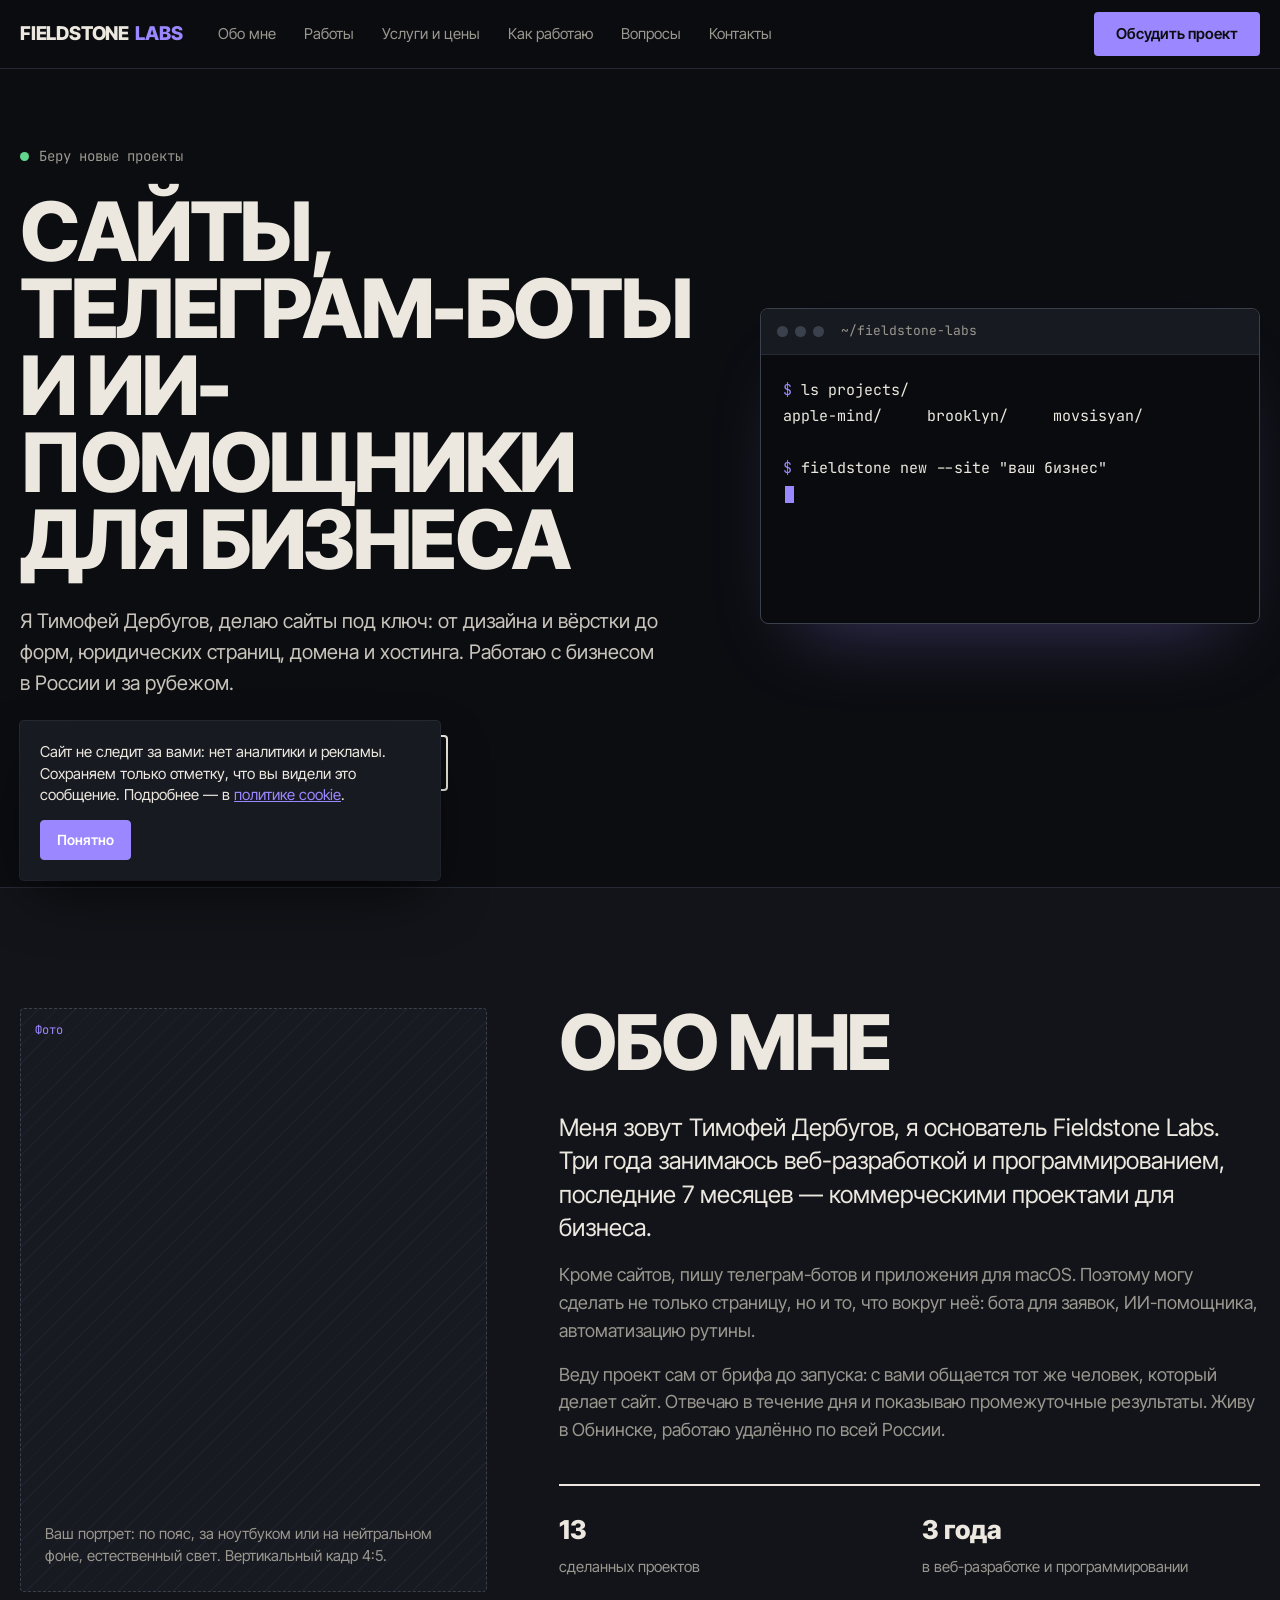
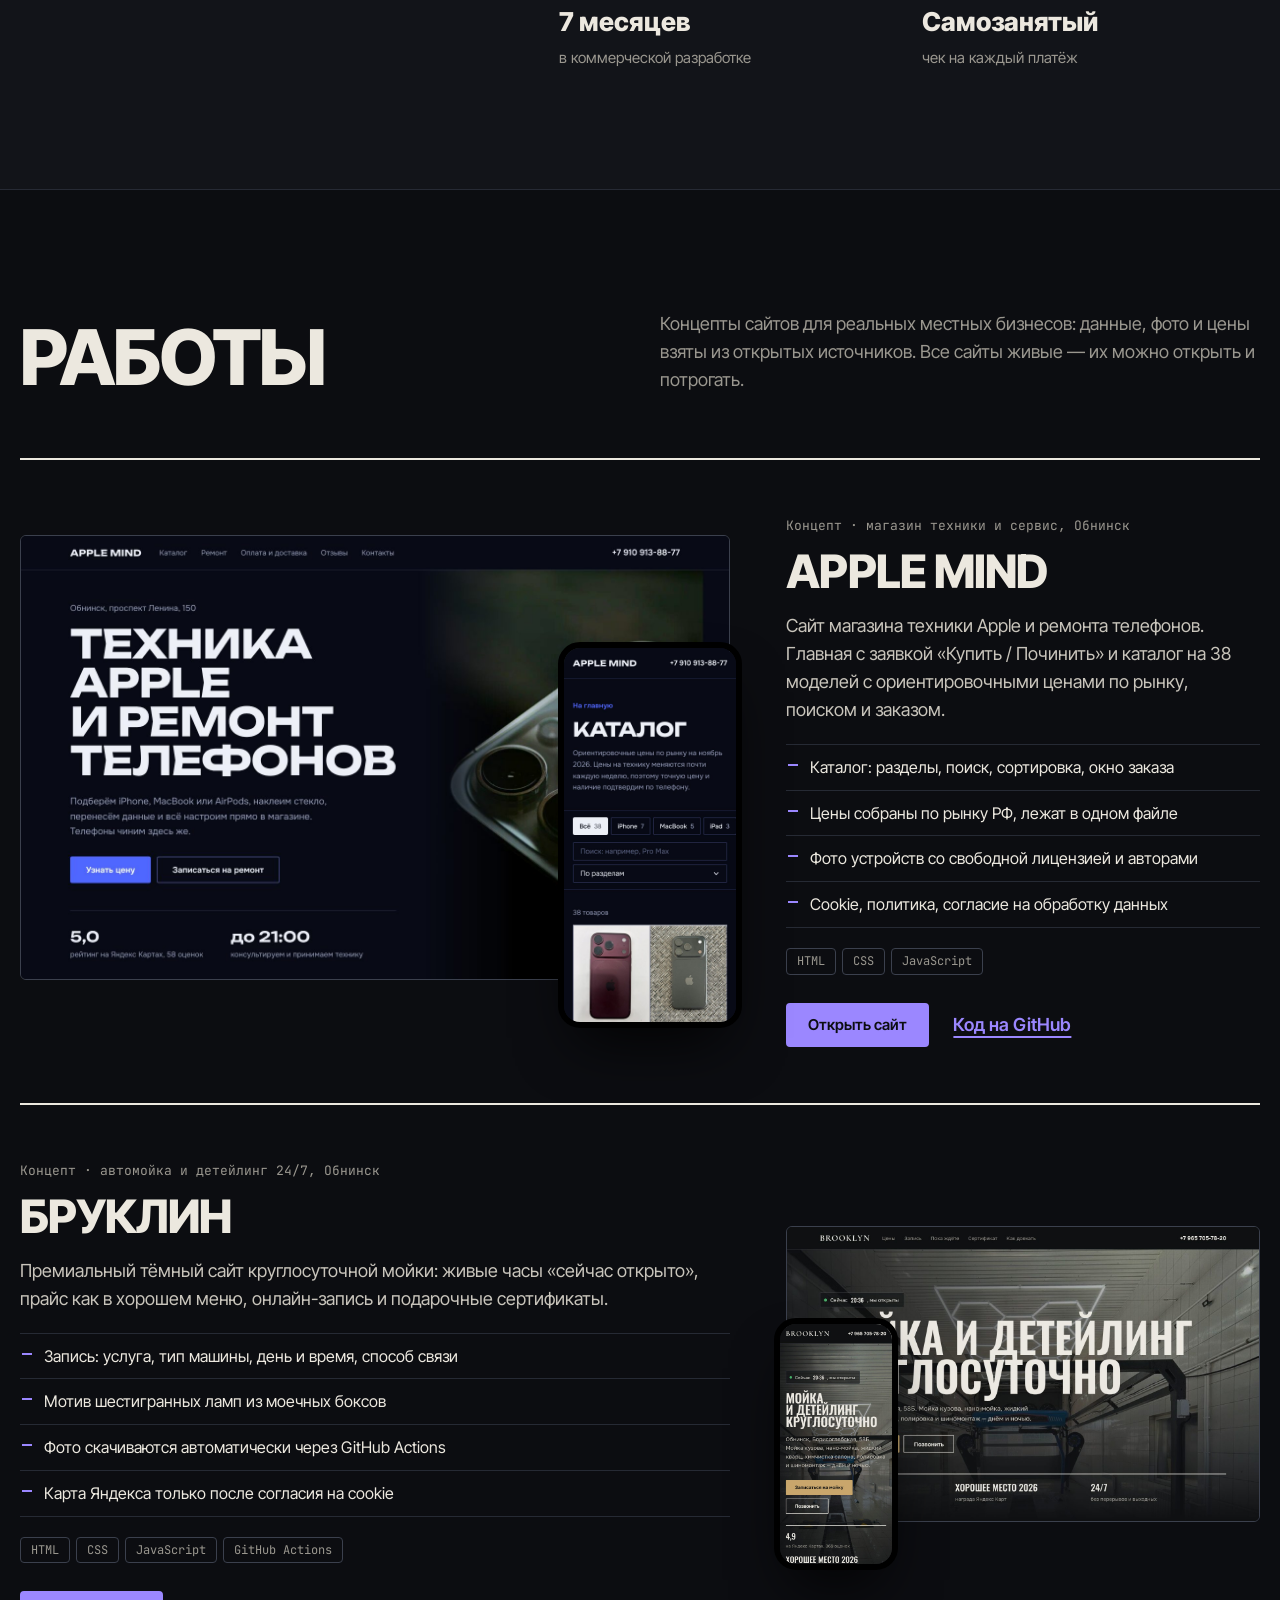
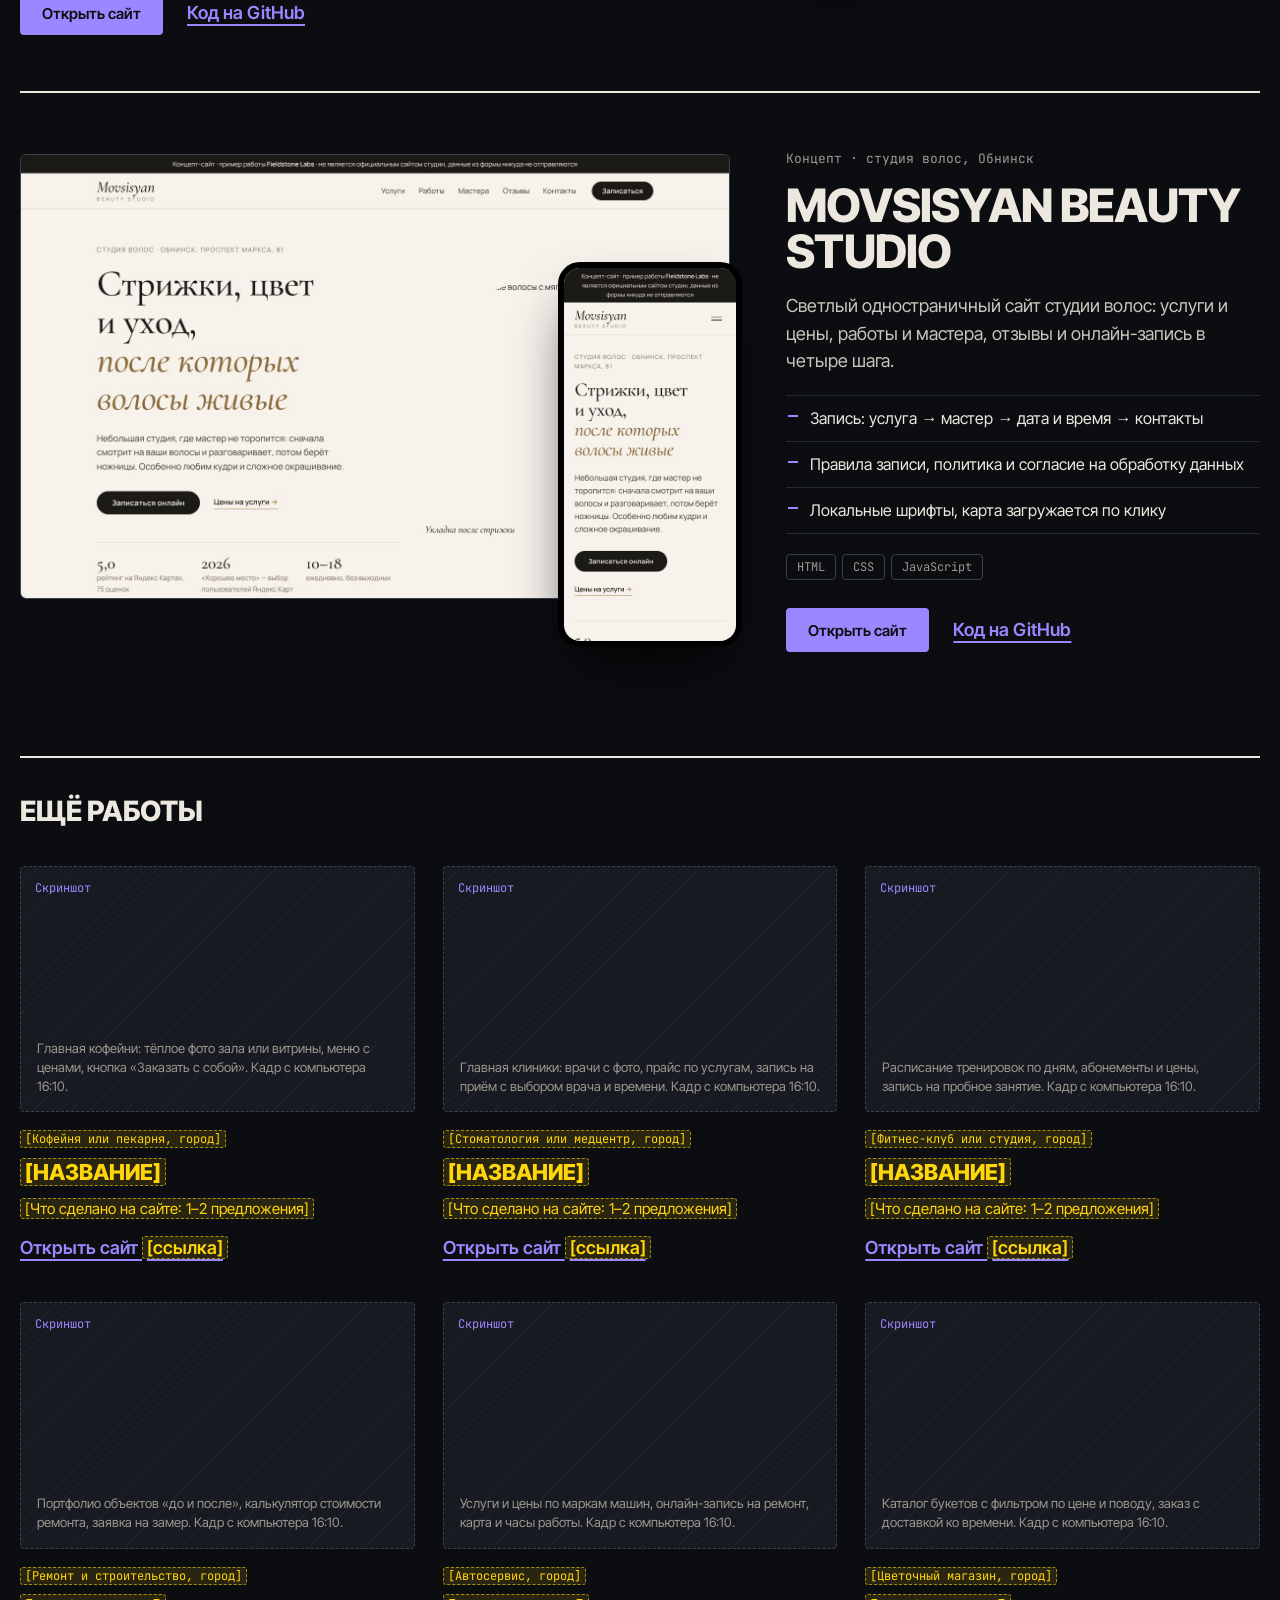
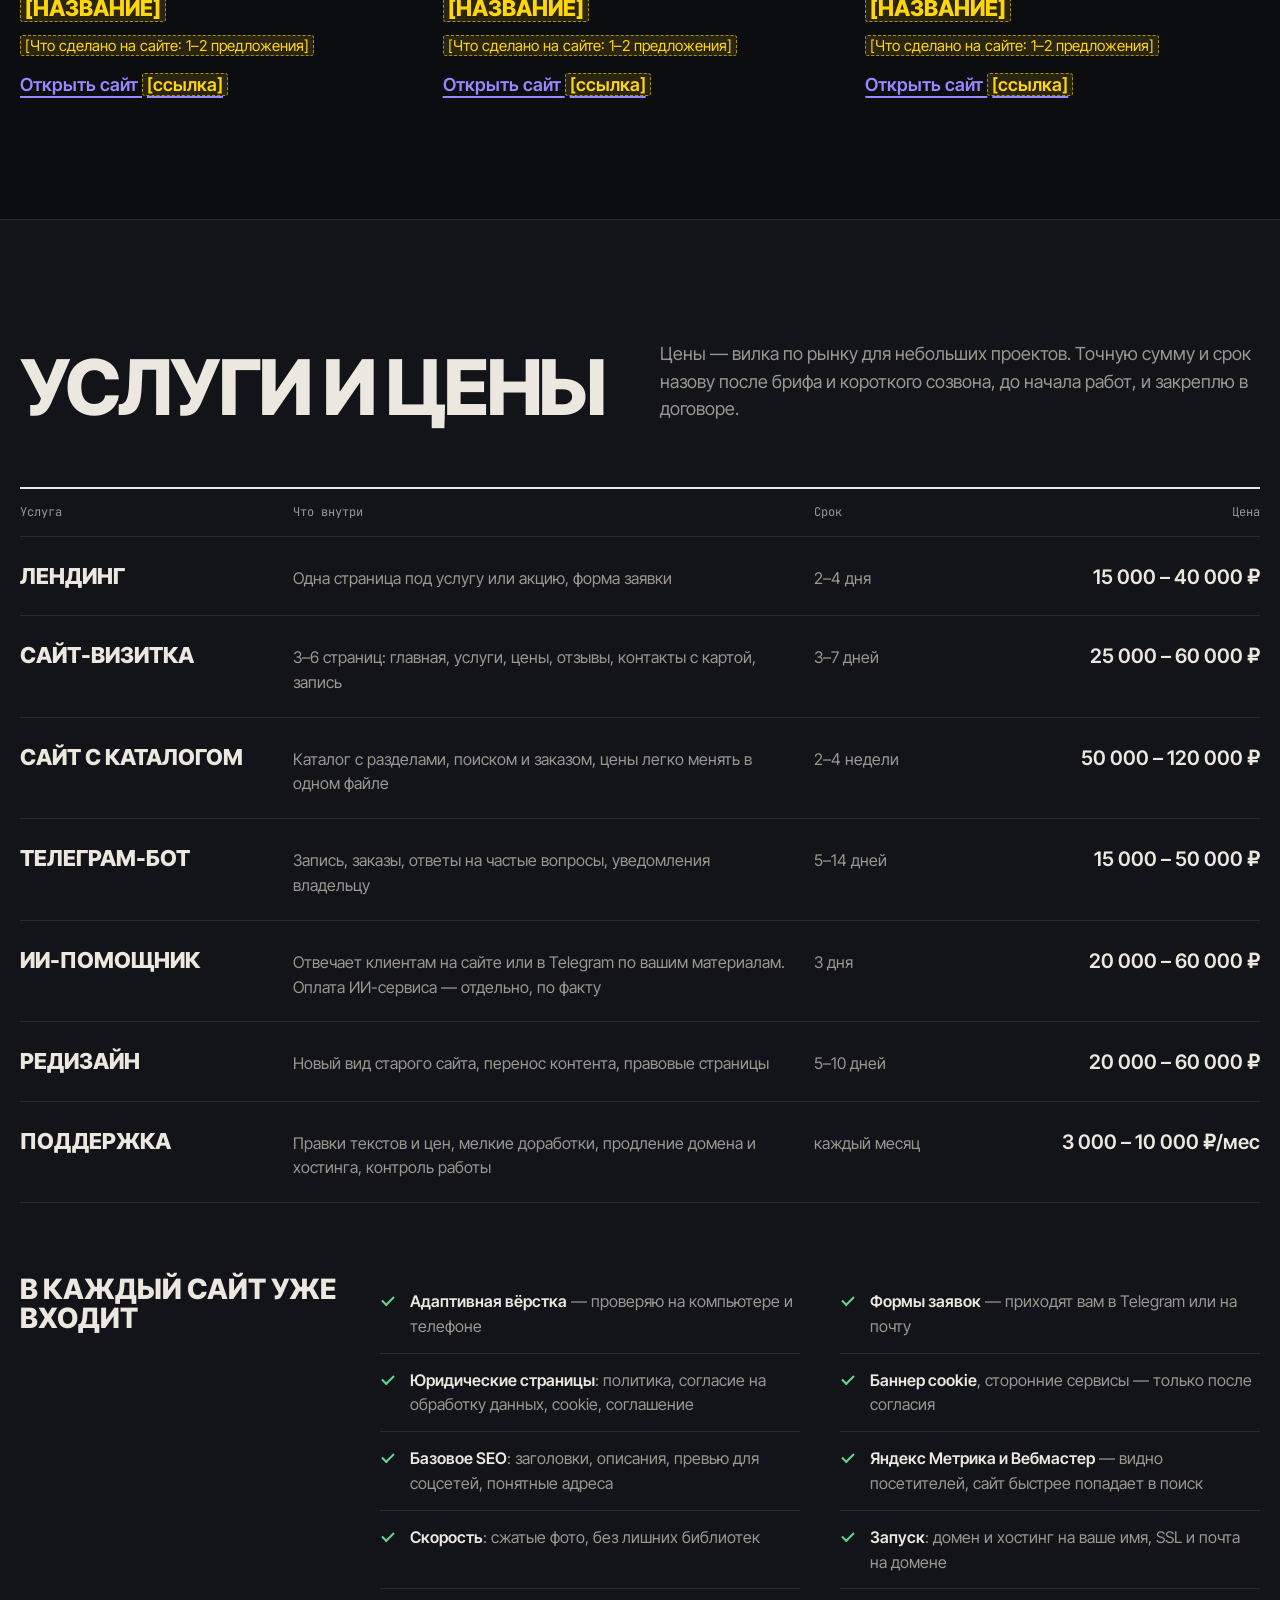
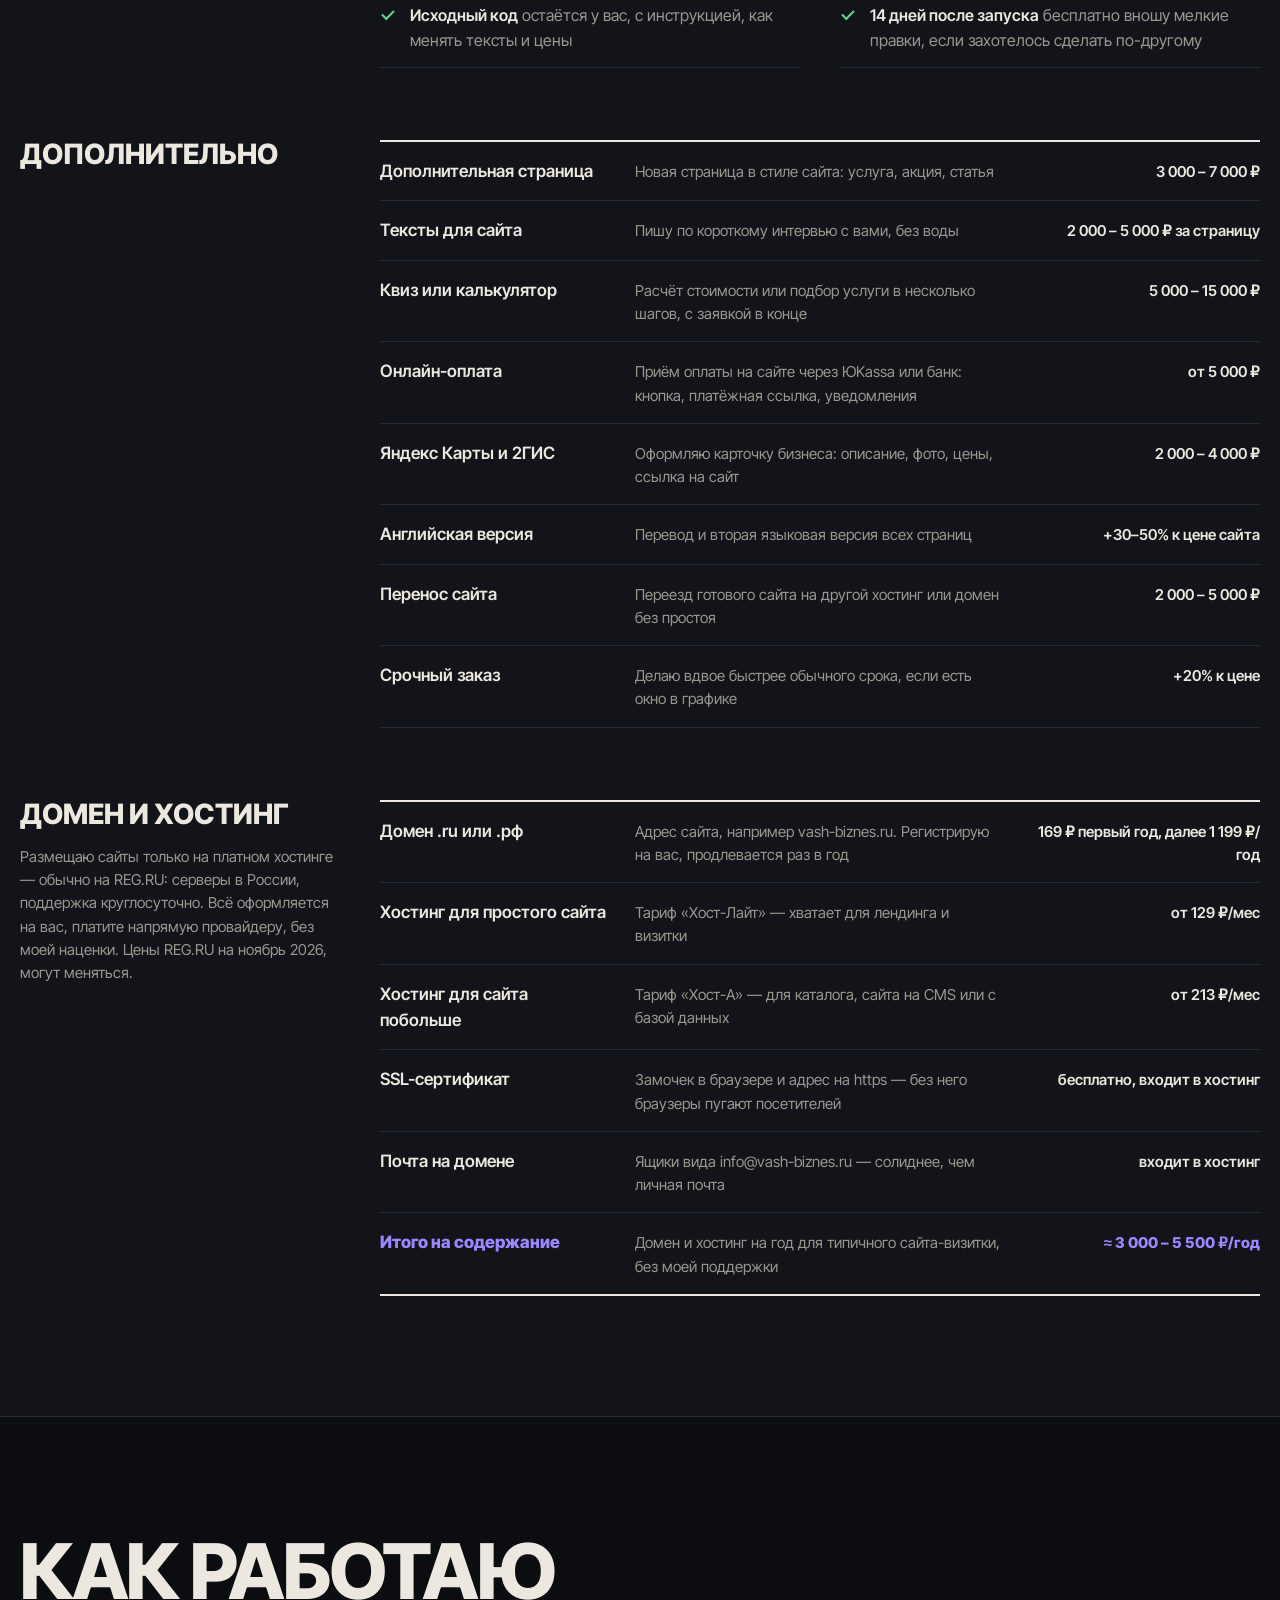
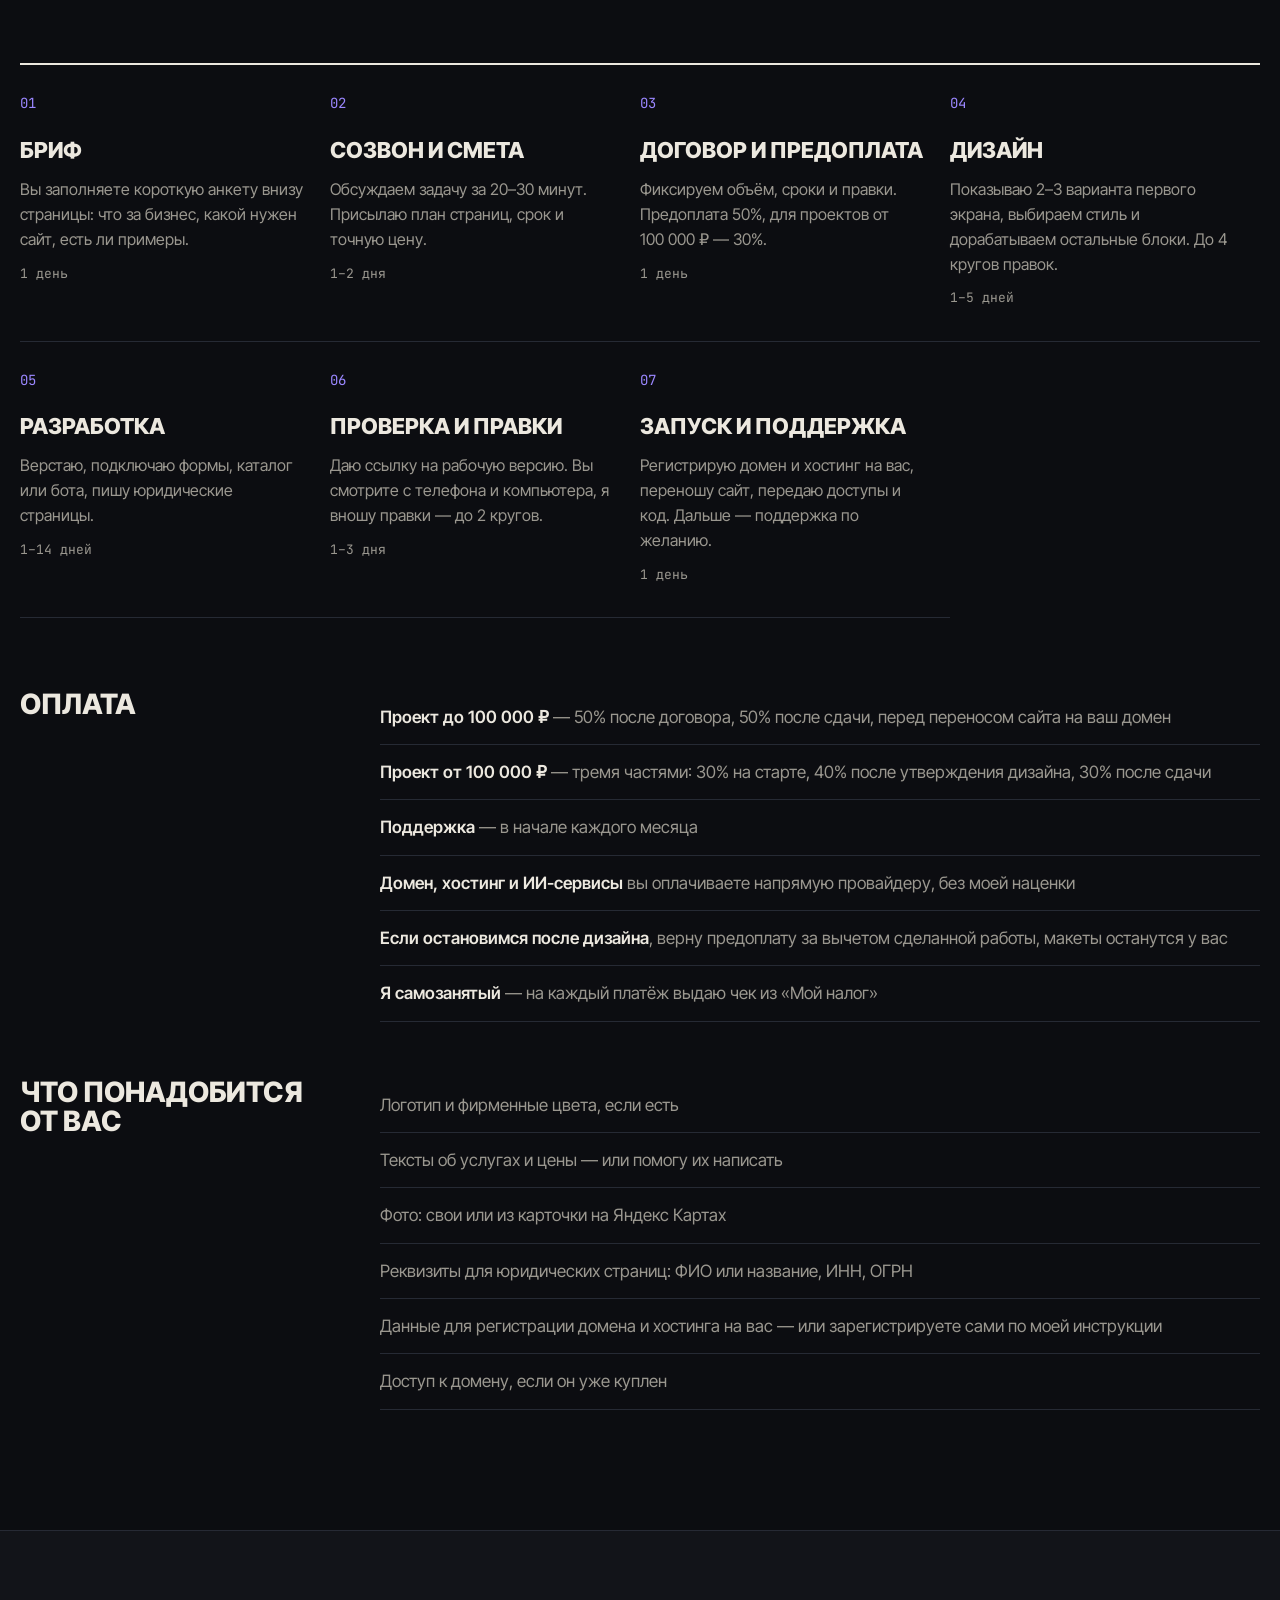
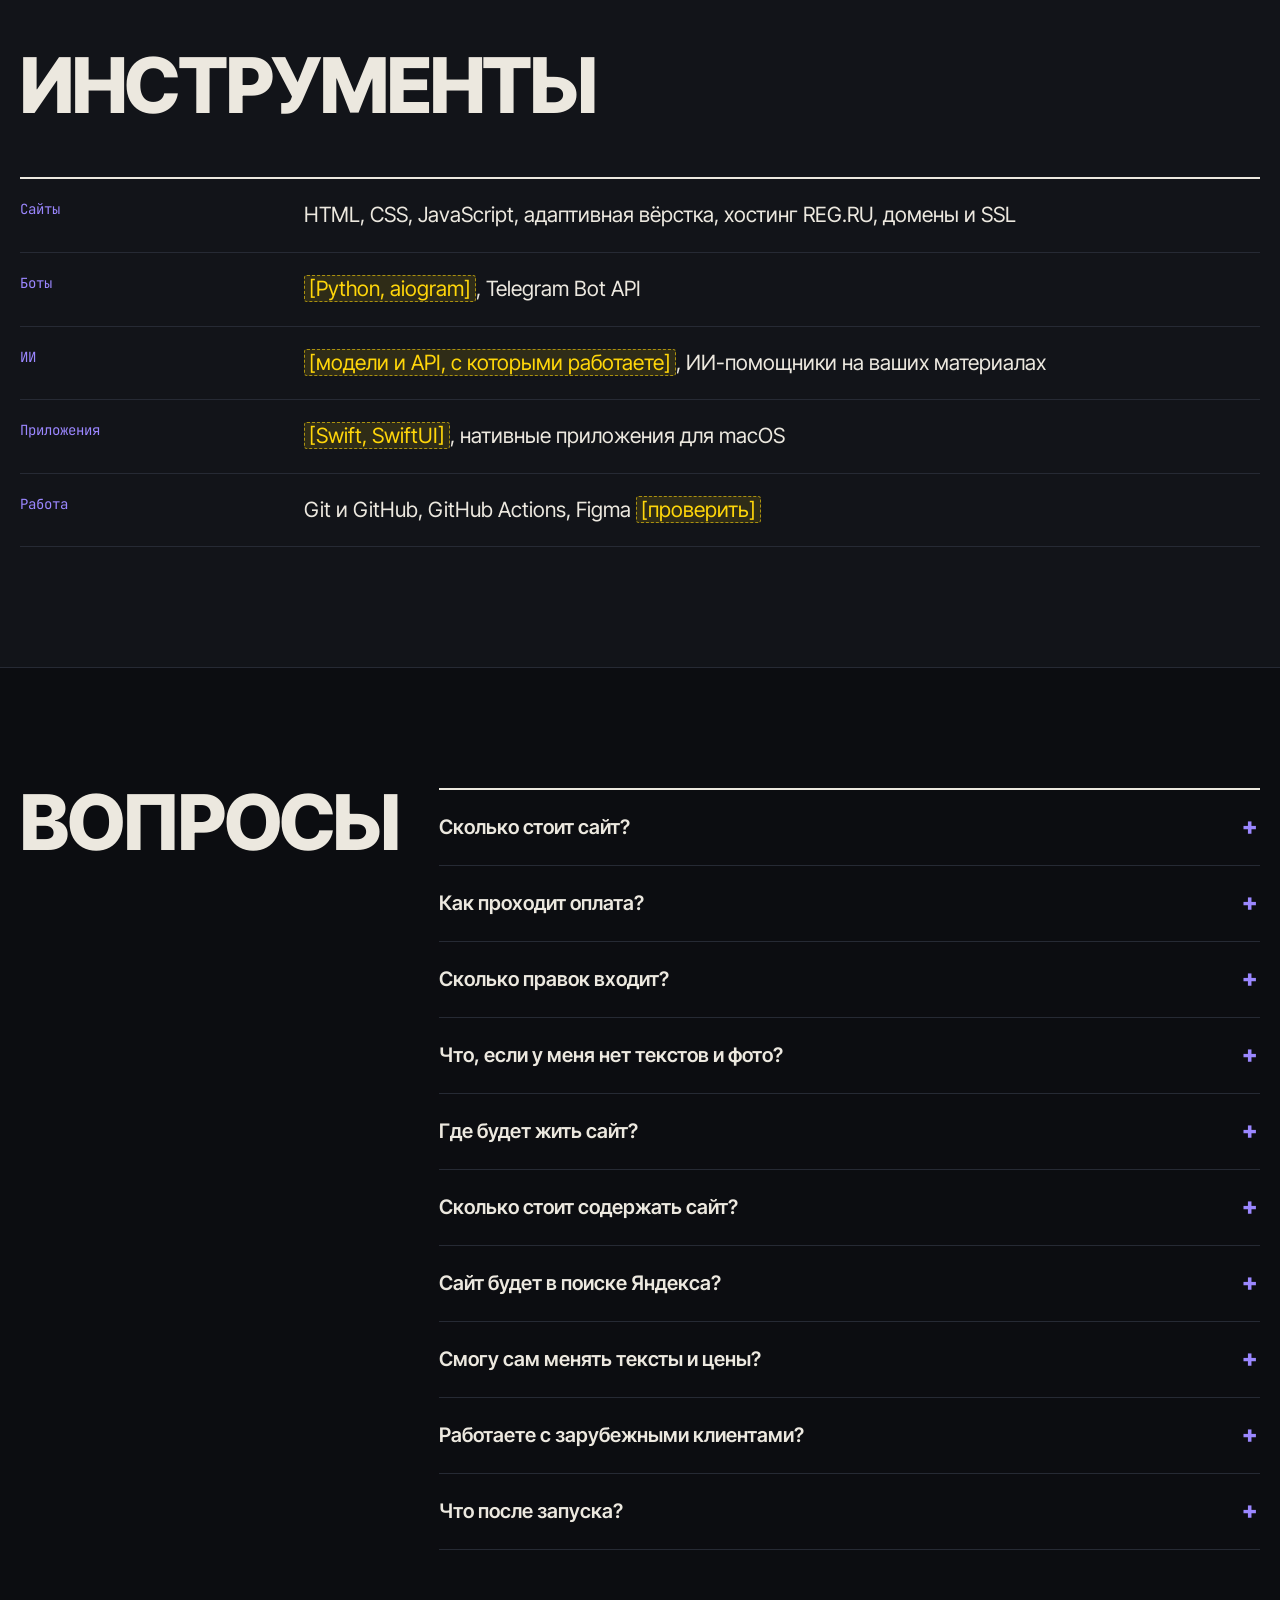
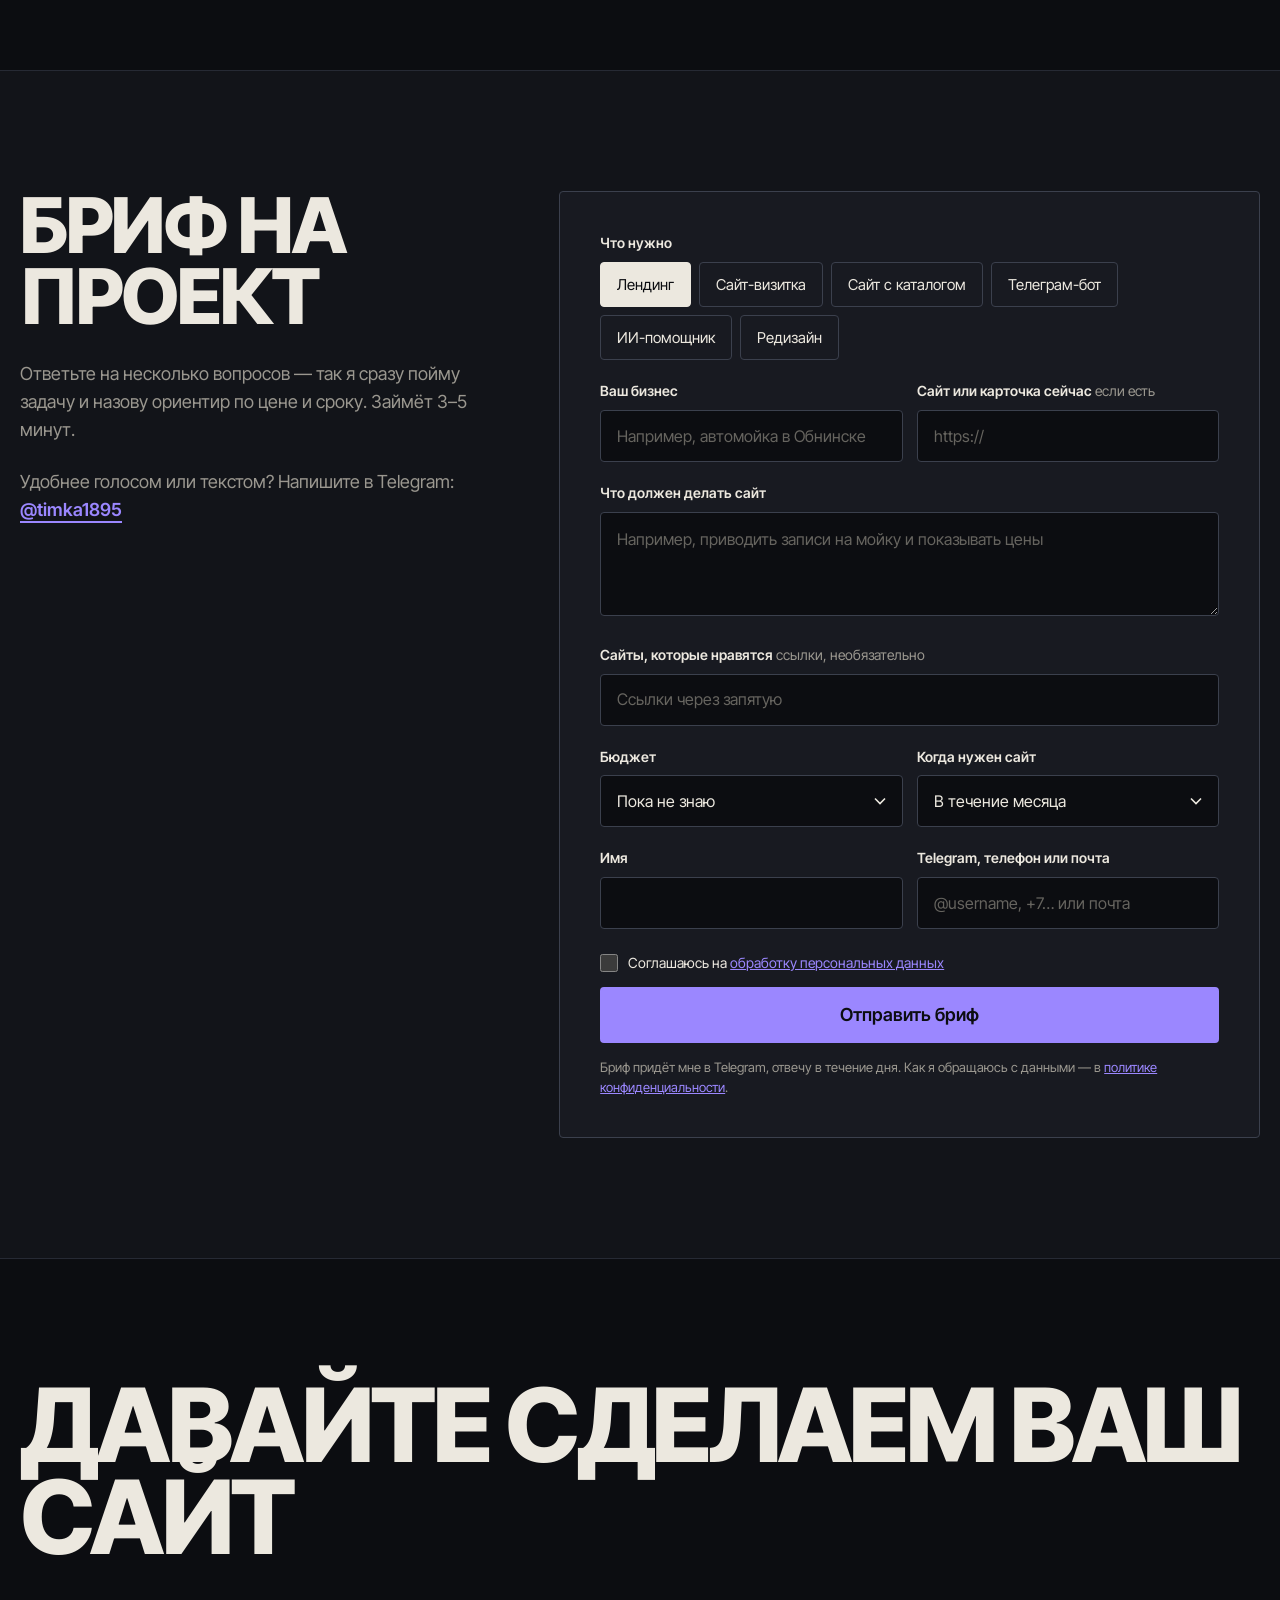
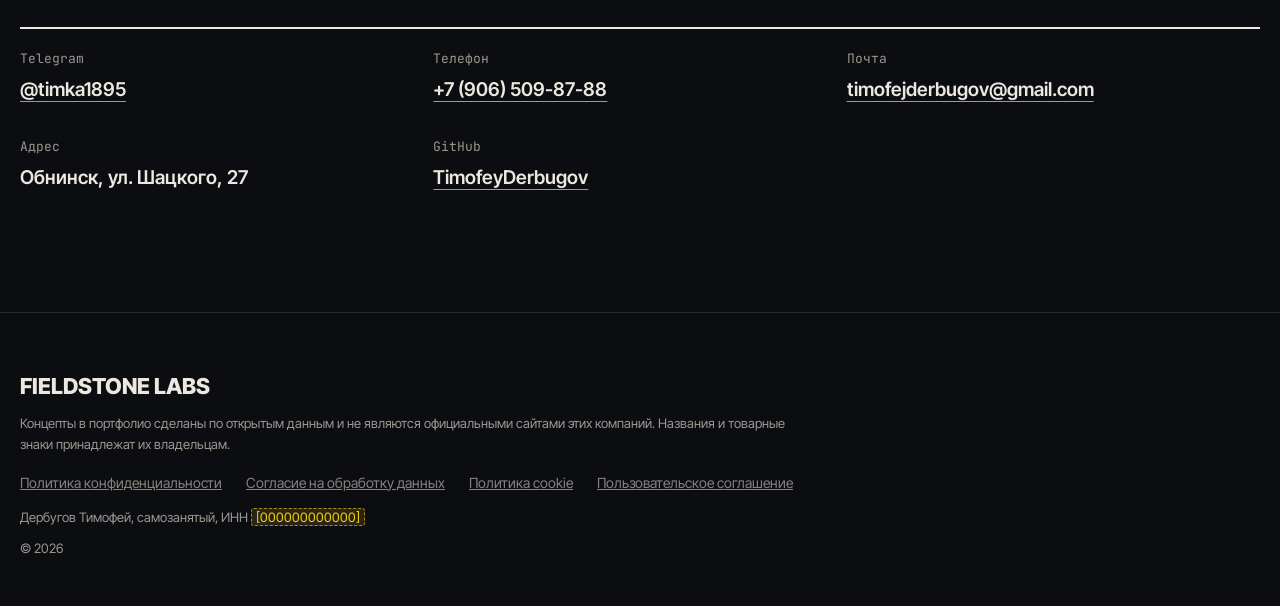
==== commit 81e21a36: "Портфолио: новые сроки и цены, «Обо мне» перед работами Co-Authored-By: Claude Opus 5.5 <noreply@ant" ====
--- a/index.html
+++ b/index.html
@@ -26,10 +26,10 @@
             <a class="logo" href="#top">Fieldstone<span>Labs</span></a>
 
             <nav class="nav" aria-label="Разделы сайта">
+                <a href="#about">Обо мне</a>
                 <a href="#work">Работы</a>
                 <a href="#services">Услуги и цены</a>
                 <a href="#process">Как работаю</a>
-                <a href="#about">Обо мне</a>
                 <a href="#faq">Вопросы</a>
                 <a href="#contacts">Контакты</a>
             </nav>
@@ -75,6 +75,42 @@
 <span class="term__muted">$</span> fieldstone new --site "ваш бизнес"
 <span class="term__ok">✓</span> дизайн  <span class="term__ok">✓</span> вёрстка  <span class="term__ok">✓</span> формы
 <span class="term__ok">✓</span> домен   <span class="term__ok">✓</span> хостинг  <span class="term__ok">✓</span> запуск</pre>
+                </div>
+            </div>
+        </section>
+
+        <!-- Обо мне -->
+        <section class="section section--alt" id="about">
+            <div class="wrap about">
+                <figure class="ph ph--portrait">
+                    <p class="ph__tag">Фото</p>
+                    <p class="ph__text">Ваш портрет: по пояс, за ноутбуком или на нейтральном фоне, естественный свет. Вертикальный кадр 4:5.</p>
+                </figure>
+
+                <div class="about__text">
+                    <h2 class="section__title">Обо мне</h2>
+                    <p class="about__lead">
+                        Меня зовут Тимофей Дербугов, я основатель Fieldstone Labs. Три года занимаюсь
+                        веб-разработкой и программированием, последние 7&nbsp;месяцев — коммерческими
+                        проектами для бизнеса.
+                    </p>
+                    <p>
+                        Кроме сайтов, пишу телеграм-ботов и приложения для macOS. Поэтому могу сделать
+                        не только страницу, но и то, что вокруг неё: бота для заявок, ИИ-помощника,
+                        автоматизацию рутины.
+                    </p>
+                    <p>
+                        Веду проект сам от брифа до запуска: с вами общается тот же человек, который делает
+                        сайт. Отвечаю в течение дня и показываю промежуточные результаты. Живу в Обнинске,
+                        работаю удалённо по всей России.
+                    </p>
+
+                    <ul class="about__facts">
+                        <li><strong>13</strong> сделанных проектов</li>
+                        <li><strong>3&nbsp;года</strong> в веб-разработке и программировании</li>
+                        <li><strong>7&nbsp;месяцев</strong> в коммерческой разработке</li>
+                        <li><strong>Самозанятый</strong> чек на каждый платёж</li>
+                    </ul>
                 </div>
             </div>
         </section>
@@ -273,19 +309,19 @@
                     <div class="price-row" role="row">
                         <span role="cell" class="price-row__name">Лендинг</span>
                         <span role="cell">Одна страница под услугу или акцию, форма заявки</span>
-                        <span role="cell">5–10&nbsp;дней</span>
+                        <span role="cell">2–4&nbsp;дня</span>
                         <span role="cell" class="price-row__price">15&nbsp;000 – 40&nbsp;000&nbsp;₽</span>
                     </div>
                     <div class="price-row" role="row">
                         <span role="cell" class="price-row__name">Сайт-визитка</span>
                         <span role="cell">3–6 страниц: главная, услуги, цены, отзывы, контакты с картой, запись</span>
-                        <span role="cell">7–14&nbsp;дней</span>
+                        <span role="cell">3–7&nbsp;дней</span>
                         <span role="cell" class="price-row__price">25&nbsp;000 – 60&nbsp;000&nbsp;₽</span>
                     </div>
                     <div class="price-row" role="row">
                         <span role="cell" class="price-row__name">Сайт с каталогом</span>
                         <span role="cell">Каталог с разделами, поиском и заказом, цены легко менять в одном файле</span>
-                        <span role="cell">3–5&nbsp;недель</span>
+                        <span role="cell">2–4&nbsp;недели</span>
                         <span role="cell" class="price-row__price">50&nbsp;000 – 120&nbsp;000&nbsp;₽</span>
                     </div>
                     <div class="price-row" role="row">
@@ -297,13 +333,13 @@
                     <div class="price-row" role="row">
                         <span role="cell" class="price-row__name">ИИ-помощник</span>
                         <span role="cell">Отвечает клиентам на сайте или в Telegram по вашим материалам. Оплата ИИ-сервиса — отдельно, по факту</span>
-                        <span role="cell">2–3&nbsp;недели</span>
-                        <span role="cell" class="price-row__price">30&nbsp;000 – 90&nbsp;000&nbsp;₽</span>
+                        <span role="cell">3&nbsp;дня</span>
+                        <span role="cell" class="price-row__price">20&nbsp;000 – 60&nbsp;000&nbsp;₽</span>
                     </div>
                     <div class="price-row" role="row">
                         <span role="cell" class="price-row__name">Редизайн</span>
                         <span role="cell">Новый вид старого сайта, перенос контента, правовые страницы</span>
-                        <span role="cell">1–3&nbsp;недели</span>
+                        <span role="cell">5–10&nbsp;дней</span>
                         <span role="cell" class="price-row__price">20&nbsp;000 – 60&nbsp;000&nbsp;₽</span>
                     </div>
                     <div class="price-row" role="row">
@@ -327,7 +363,7 @@
                         <li><strong>Скорость</strong>: сжатые фото, без лишних библиотек</li>
                         <li><strong>Запуск</strong>: домен и хостинг на ваше имя, SSL и почта на домене</li>
                         <li><strong>Исходный код</strong> остаётся у вас, с инструкцией, как менять тексты и цены</li>
-                        <li><strong>14&nbsp;дней после запуска</strong> бесплатно исправляю ошибки</li>
+                        <li><strong>14&nbsp;дней после запуска</strong> бесплатно вношу мелкие правки, если захотелось сделать по-другому</li>
                     </ul>
                 </div>
 
@@ -373,7 +409,7 @@
                     <div class="extra-row" role="row">
                         <span role="cell" class="extra-row__name">Срочный заказ</span>
                         <span role="cell">Делаю вдвое быстрее обычного срока, если есть окно в графике</span>
-                        <span role="cell" class="extra-row__price">+30% к цене</span>
+                        <span role="cell" class="extra-row__price">+20% к цене</span>
                     </div>
                     </div>
                 </div>
@@ -416,7 +452,7 @@
                     </div>
                     <div class="extra-row extra-row--total" role="row">
                         <span role="cell" class="extra-row__name">Итого на содержание</span>
-                        <span role="cell">Домен и хостинг на год для типичного сайта-визитки</span>
+                        <span role="cell">Домен и хостинг на год для типичного сайта-визитки, без моей поддержки</span>
                         <span role="cell" class="extra-row__price">≈ 3&nbsp;000 – 5&nbsp;500&nbsp;₽/год</span>
                     </div>
                     </div>
@@ -448,12 +484,12 @@
                     <li class="step">
                         <h3 class="step__name">Дизайн</h3>
                         <p>Показываю 2–3 варианта первого экрана, выбираем стиль и дорабатываем остальные блоки. До 4 кругов правок.</p>
-                        <p class="step__time">2–5&nbsp;дней</p>
+                        <p class="step__time">1–5&nbsp;дней</p>
                     </li>
                     <li class="step">
                         <h3 class="step__name">Разработка</h3>
                         <p>Верстаю, подключаю формы, каталог или бота, пишу юридические страницы.</p>
-                        <p class="step__time">3–14&nbsp;дней</p>
+                        <p class="step__time">1–14&nbsp;дней</p>
                     </li>
                     <li class="step">
                         <h3 class="step__name">Проверка и правки</h3>
@@ -524,42 +560,6 @@
             </div>
         </section>
 
-        <!-- Обо мне -->
-        <section class="section" id="about">
-            <div class="wrap about">
-                <figure class="ph ph--portrait">
-                    <p class="ph__tag">Фото</p>
-                    <p class="ph__text">Ваш портрет: по пояс, за ноутбуком или на нейтральном фоне, естественный свет. Вертикальный кадр 4:5.</p>
-                </figure>
-
-                <div class="about__text">
-                    <h2 class="section__title">Обо мне</h2>
-                    <p class="about__lead">
-                        Меня зовут Тимофей Дербугов, я основатель Fieldstone Labs. Три года занимаюсь
-                        веб-разработкой и программированием, последние 7&nbsp;месяцев — коммерческими
-                        проектами для бизнеса.
-                    </p>
-                    <p>
-                        Кроме сайтов, пишу телеграм-ботов и приложения для macOS. Поэтому могу сделать
-                        не только страницу, но и то, что вокруг неё: бота для заявок, ИИ-помощника,
-                        автоматизацию рутины.
-                    </p>
-                    <p>
-                        Веду проект сам от брифа до запуска: с вами общается тот же человек, который делает
-                        сайт. Отвечаю в течение дня и показываю промежуточные результаты. Живу в Обнинске,
-                        работаю удалённо по всей России.
-                    </p>
-
-                    <ul class="about__facts">
-                        <li><strong>13</strong> сделанных проектов</li>
-                        <li><strong>3&nbsp;года</strong> в веб-разработке и программировании</li>
-                        <li><strong>7&nbsp;месяцев</strong> в коммерческой разработке</li>
-                        <li><strong>Самозанятый</strong> чек на каждый платёж</li>
-                    </ul>
-                </div>
-            </div>
-        </section>
-
         <!-- Вопросы -->
         <section class="section" id="faq">
             <div class="wrap faq">
@@ -588,7 +588,7 @@
                     </details>
                     <details class="faq__item">
                         <summary>Сколько стоит содержать сайт?</summary>
-                        <p>Домен .ru — 169&nbsp;₽ за первый год, дальше 1&nbsp;199&nbsp;₽/год. Хостинг для визитки — от 129&nbsp;₽/мес. В сумме для типичного сайта выходит примерно 3&nbsp;000 – 5&nbsp;500&nbsp;₽ в год. Платите напрямую REG.RU.</p>
+                        <p>Домен .ru — 169&nbsp;₽ за первый год, дальше 1&nbsp;199&nbsp;₽/год. Хостинг для визитки — от 129&nbsp;₽/мес. В сумме для типичного сайта выходит примерно 3&nbsp;000 – 5&nbsp;500&nbsp;₽ в год — это без моей поддержки. Платите напрямую REG.RU.</p>
                     </details>
                     <details class="faq__item">
                         <summary>Сайт будет в поиске Яндекса?</summary>
@@ -604,7 +604,7 @@
                     </details>
                     <details class="faq__item">
                         <summary>Что после запуска?</summary>
-                        <p>14&nbsp;дней бесплатно исправляю ошибки. Дальше, если нужно, беру сайт на поддержку: правлю тексты и цены, продлеваю домен и хостинг, слежу, чтобы всё работало.</p>
+                        <p>14&nbsp;дней бесплатно вношу мелкие правки, если захотелось сделать что-то по-другому. Дальше, если нужно, беру сайт на поддержку: правлю тексты и цены, продлеваю домен и хостинг, слежу, чтобы всё работало.</p>
                     </details>
                 </div>
             </div>
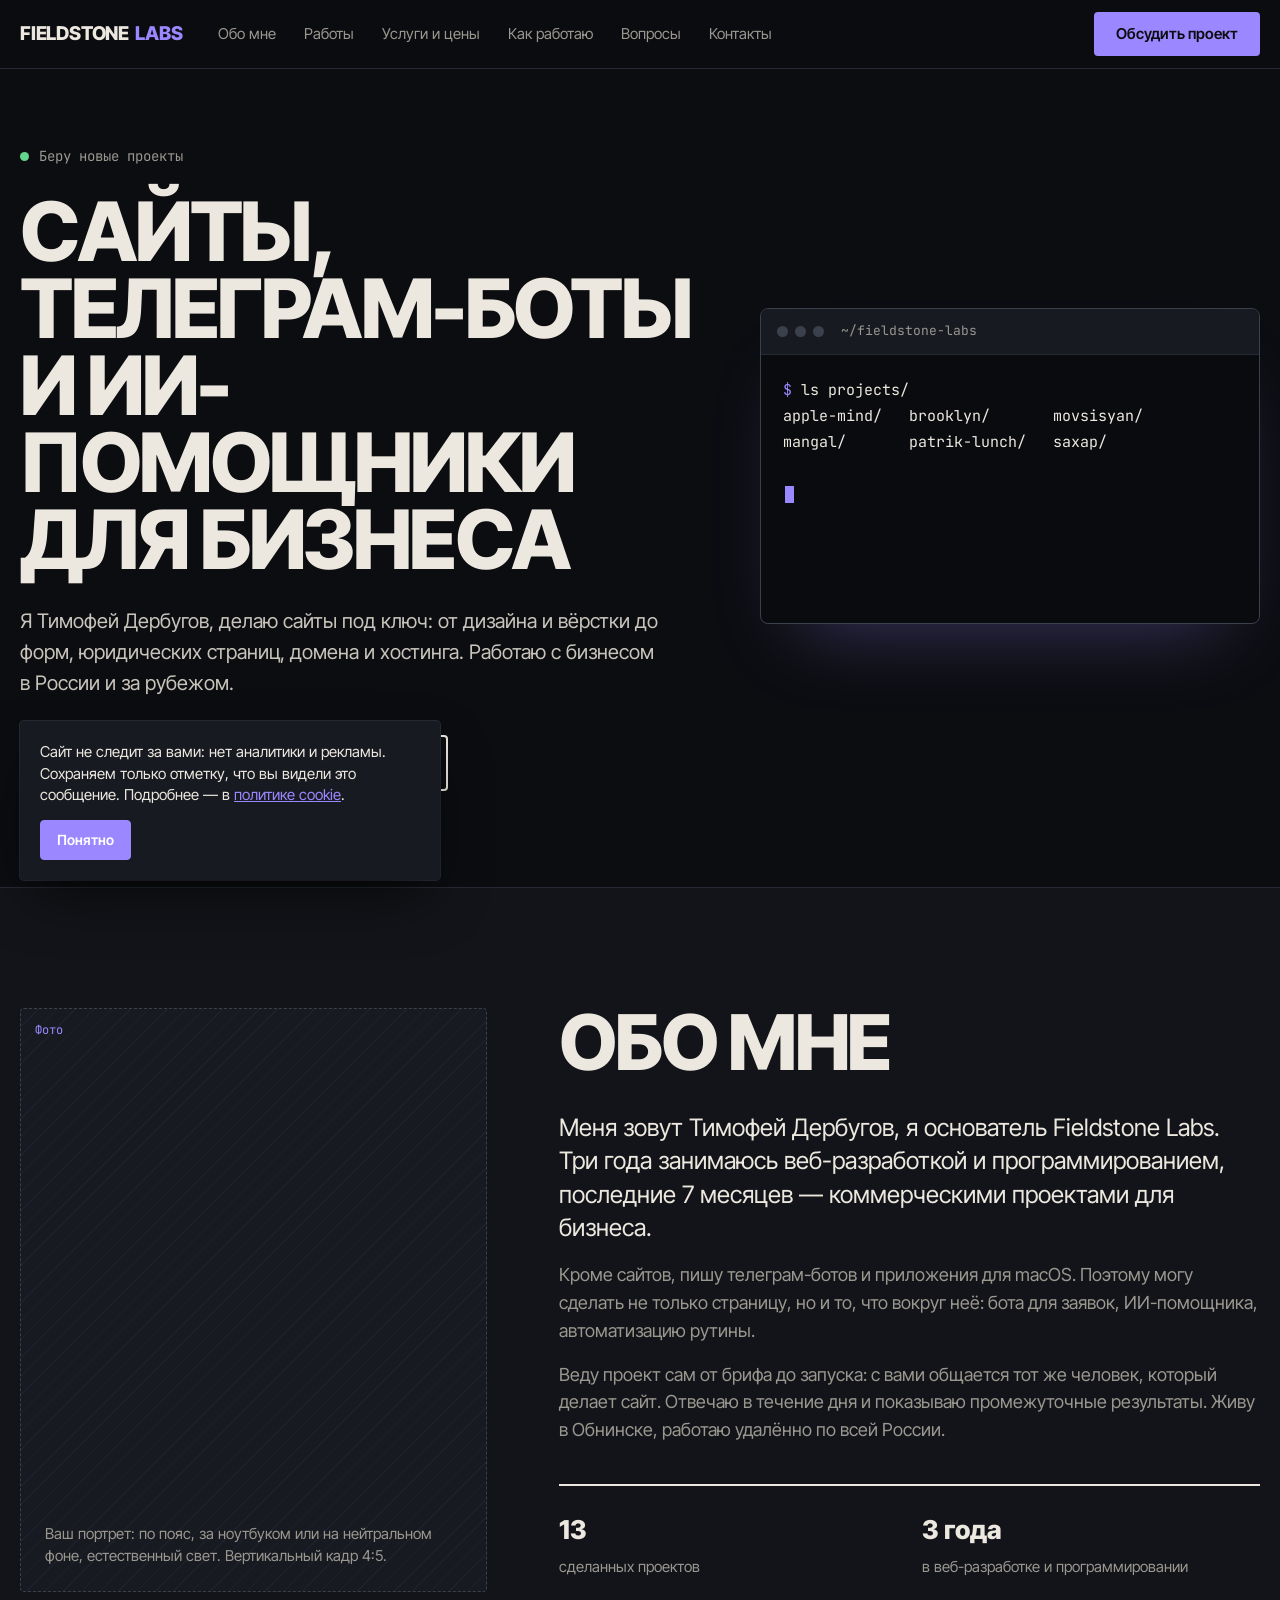
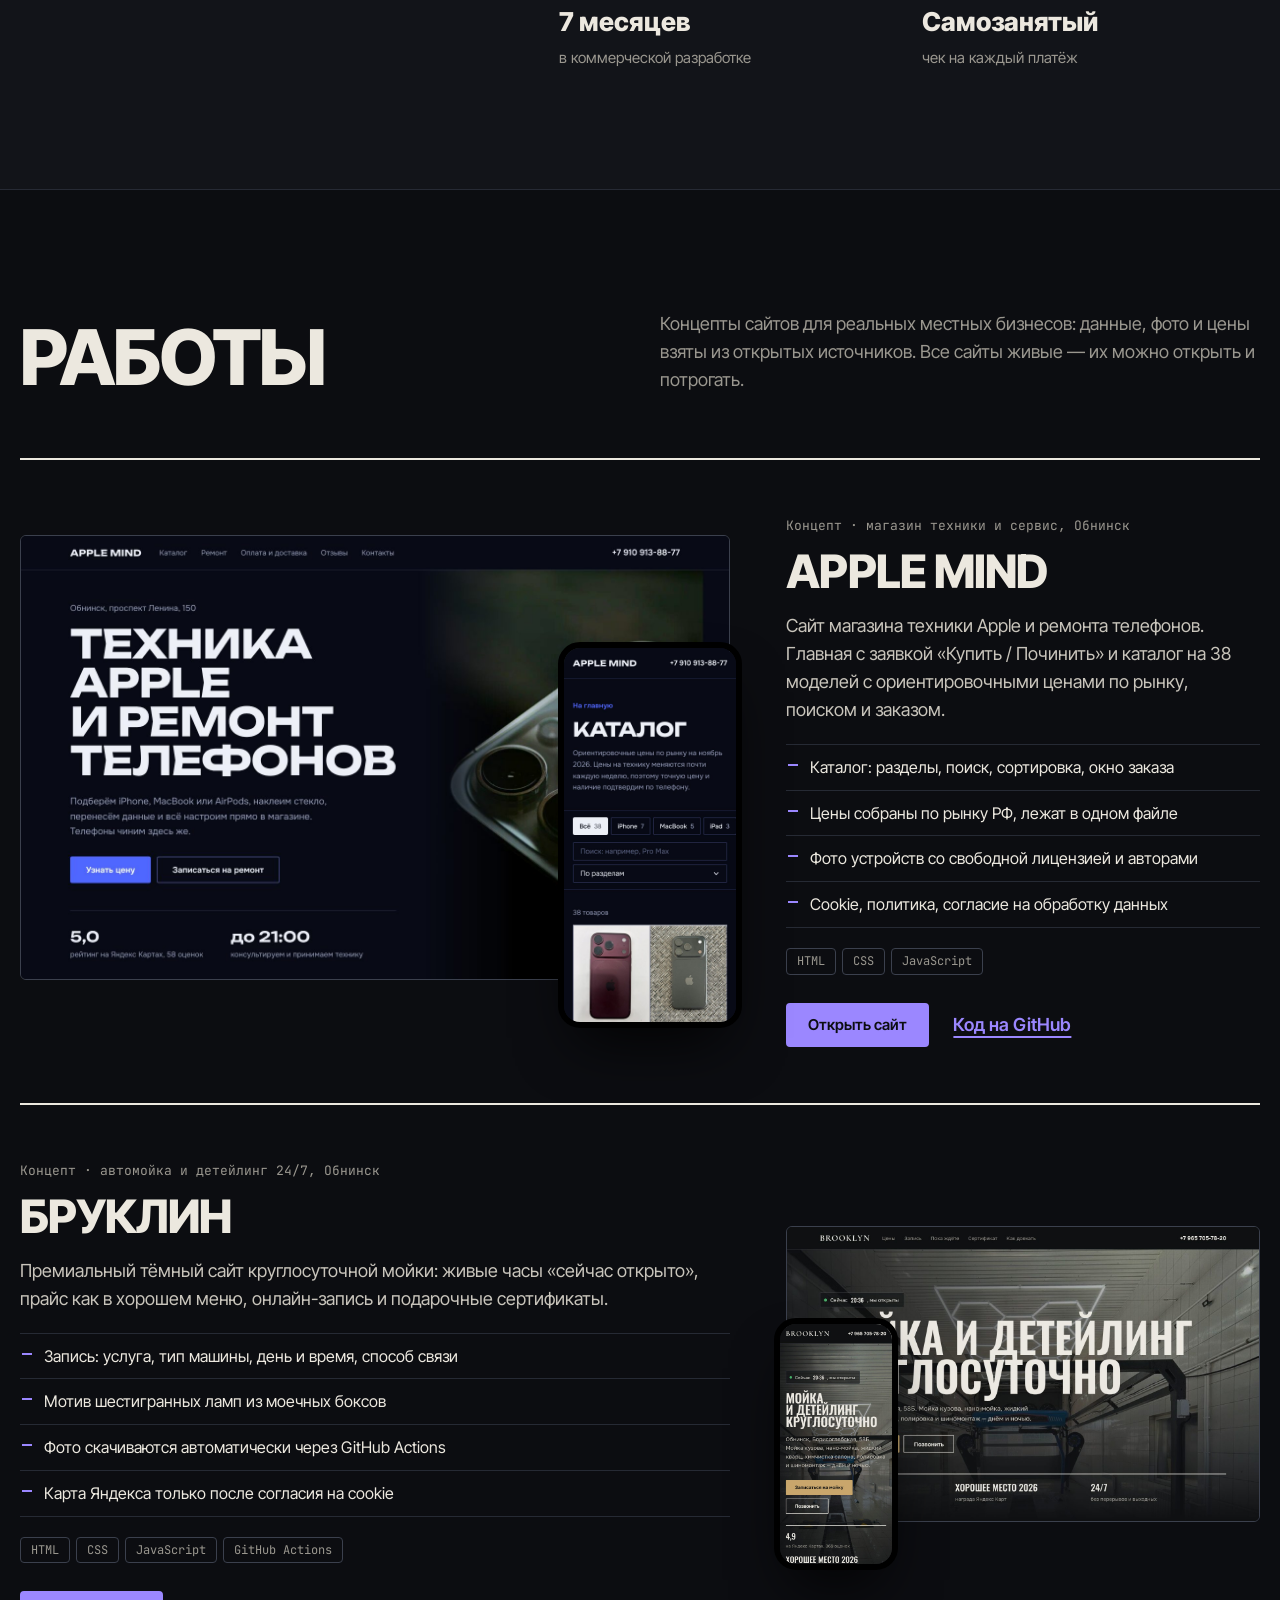
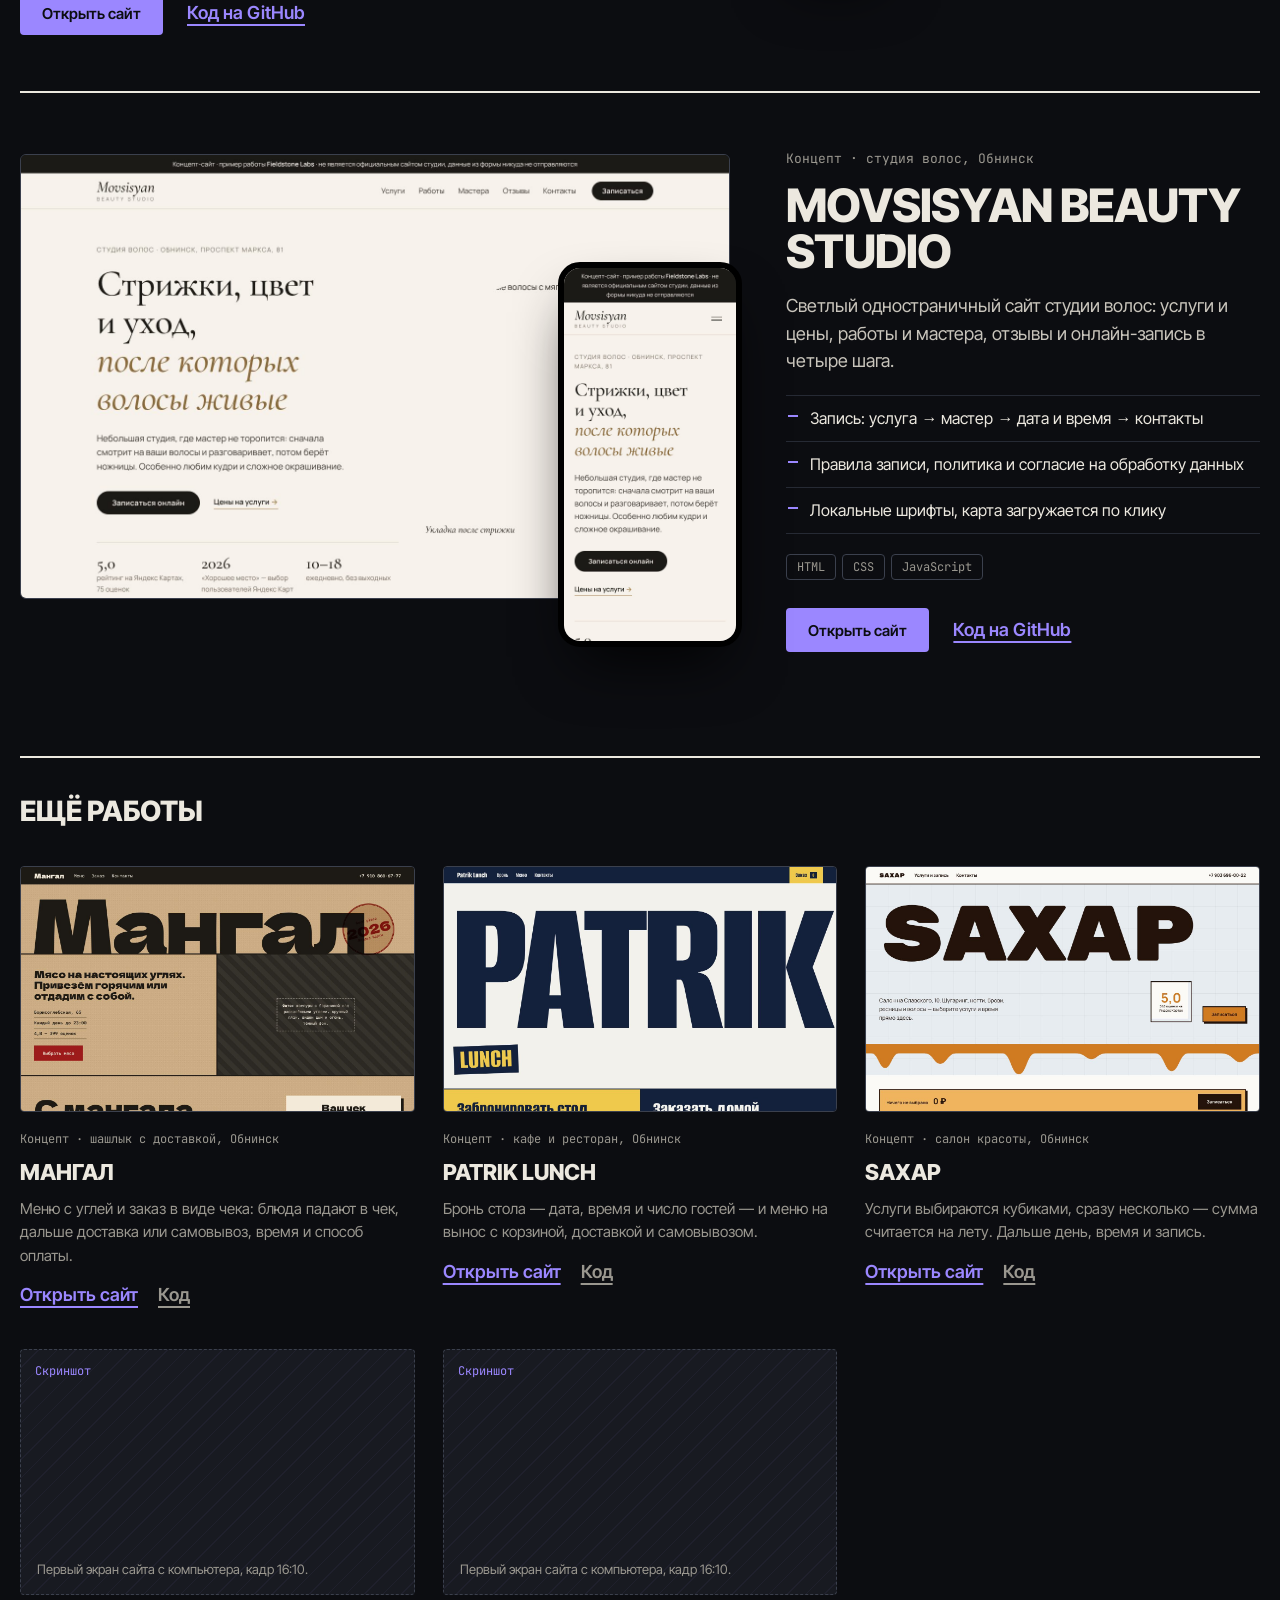
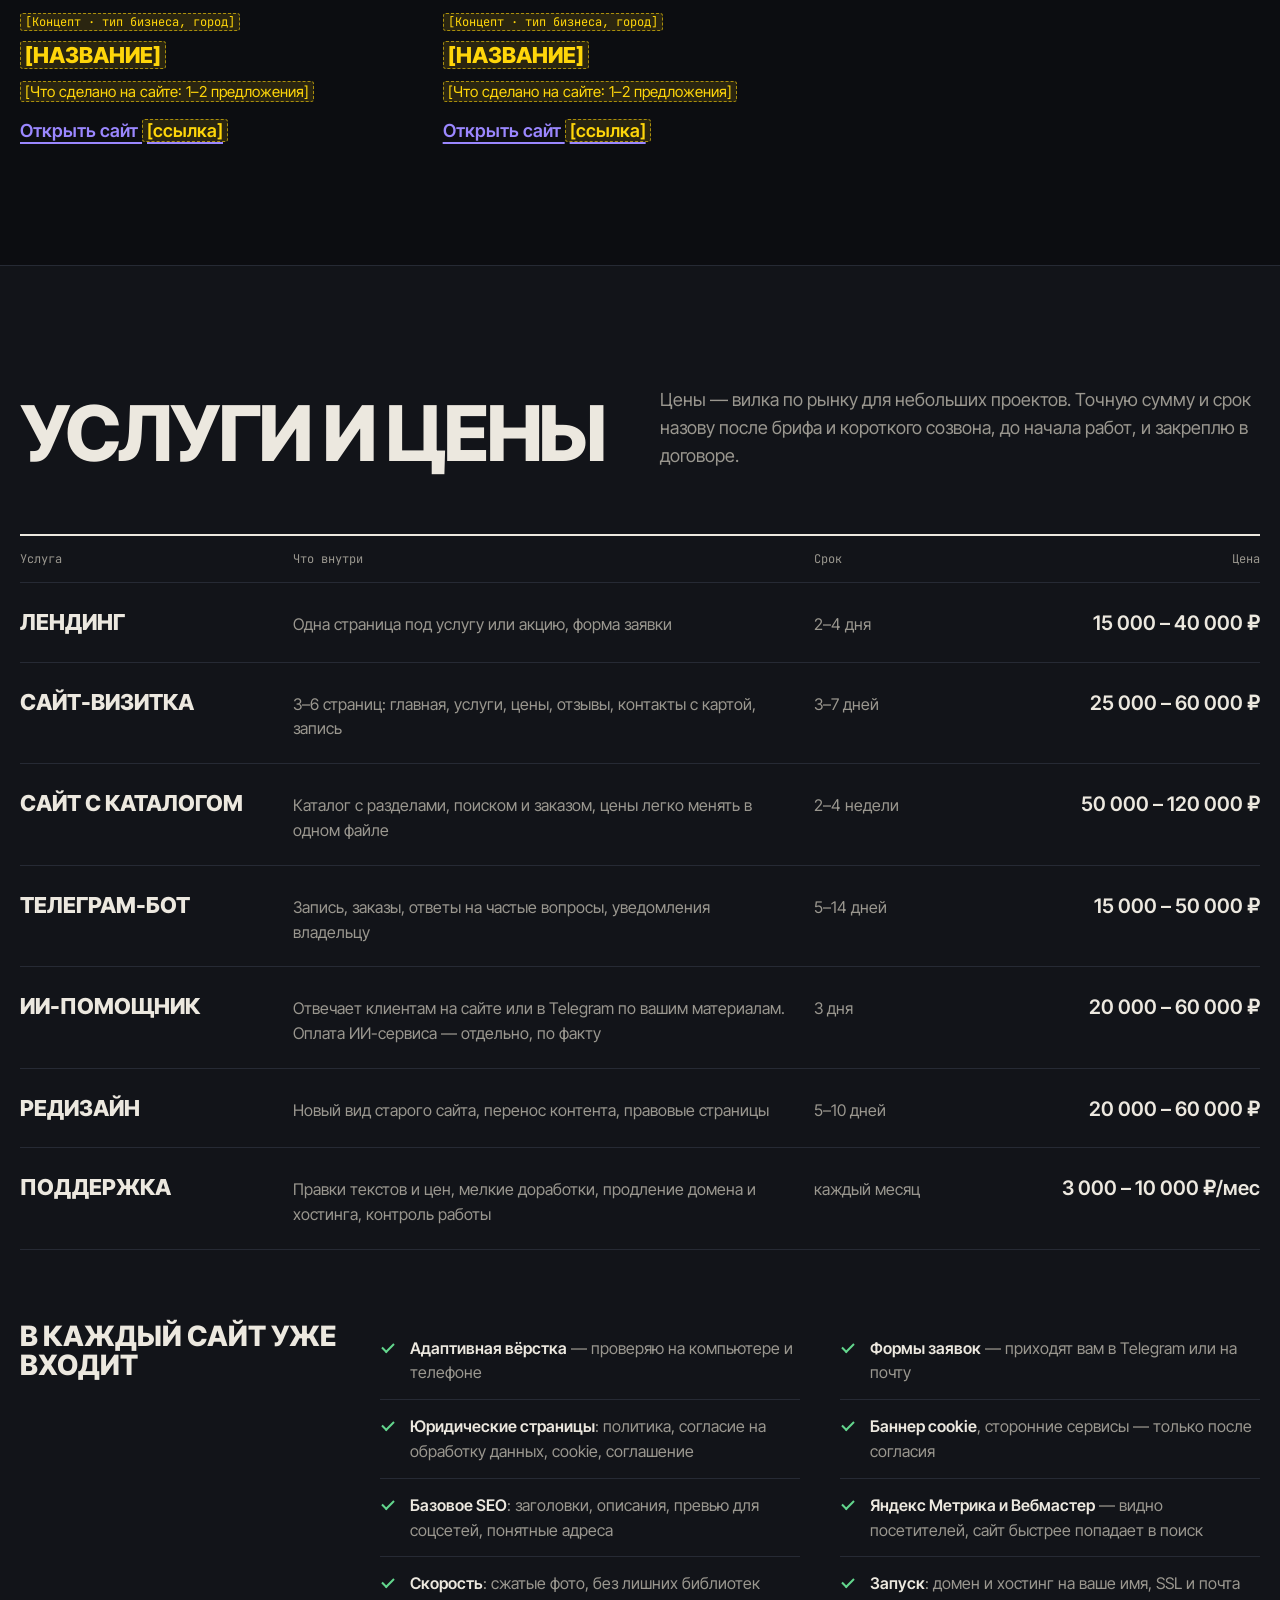
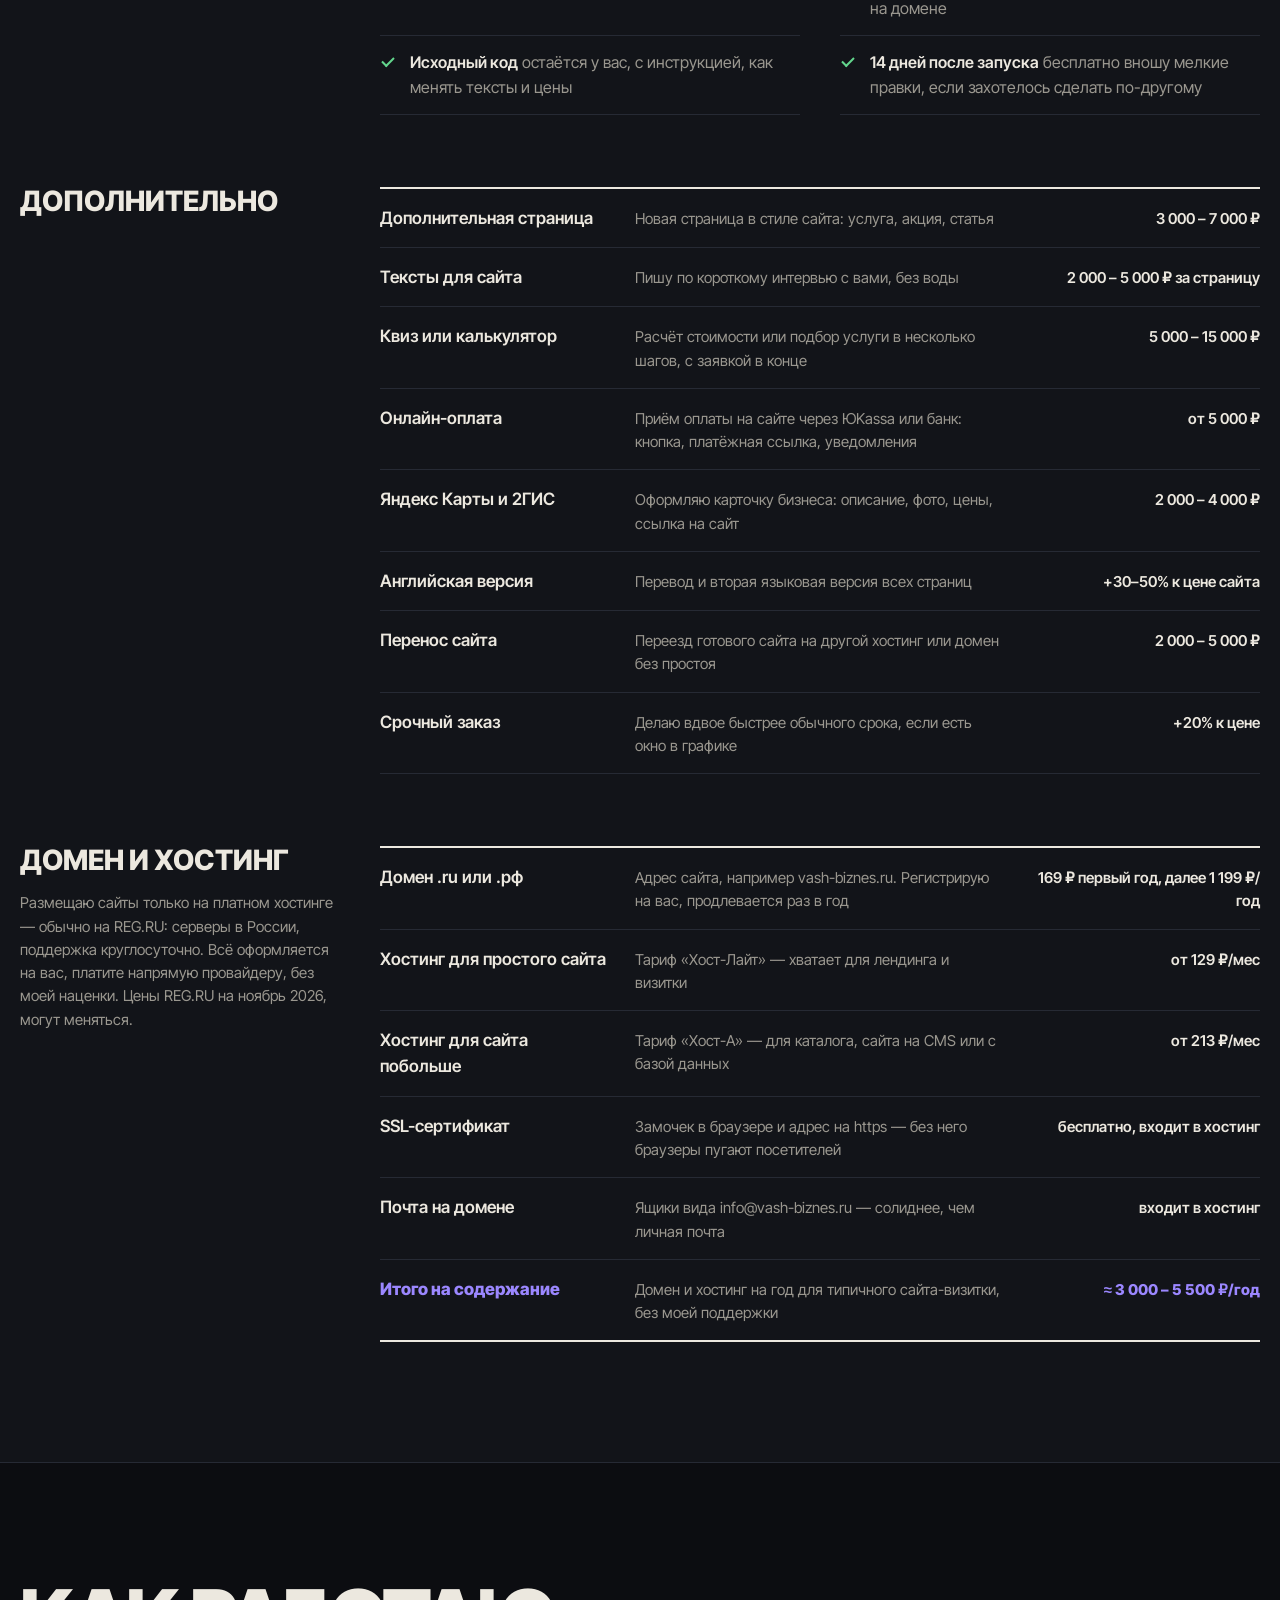
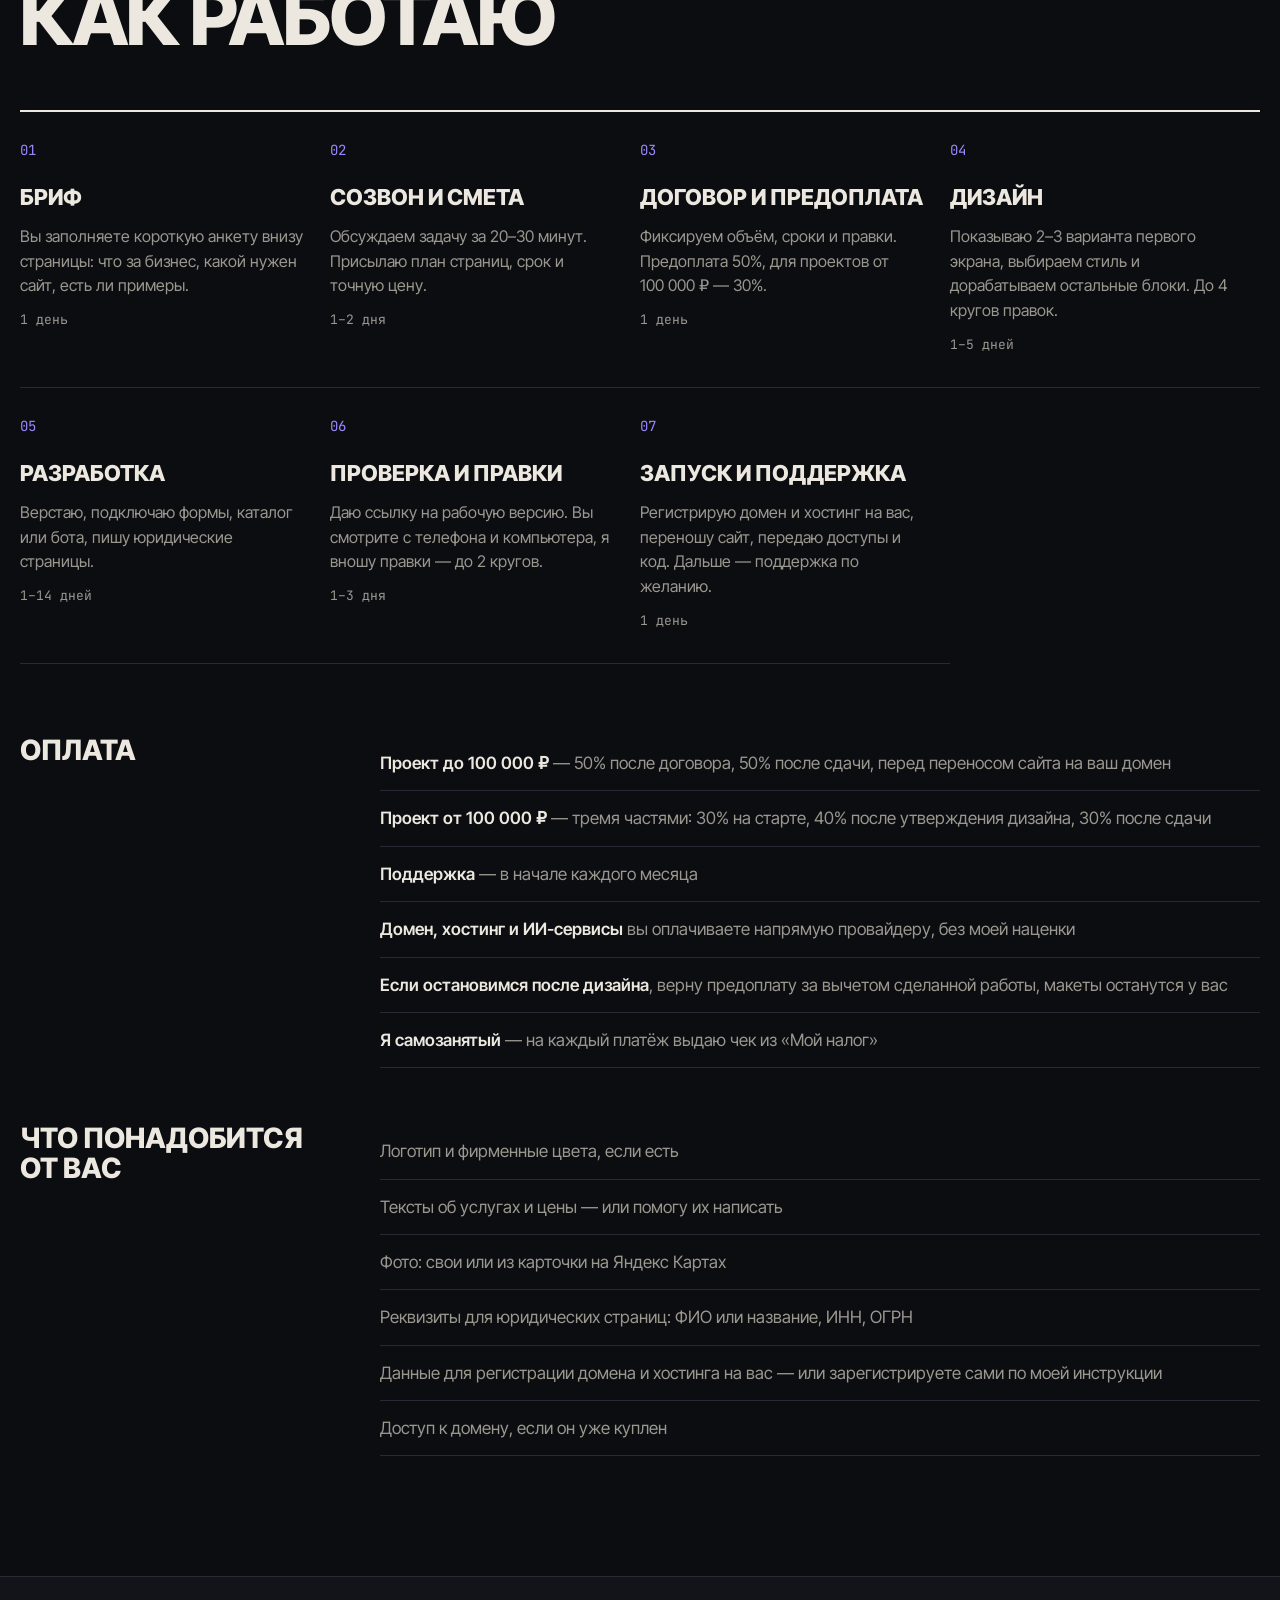
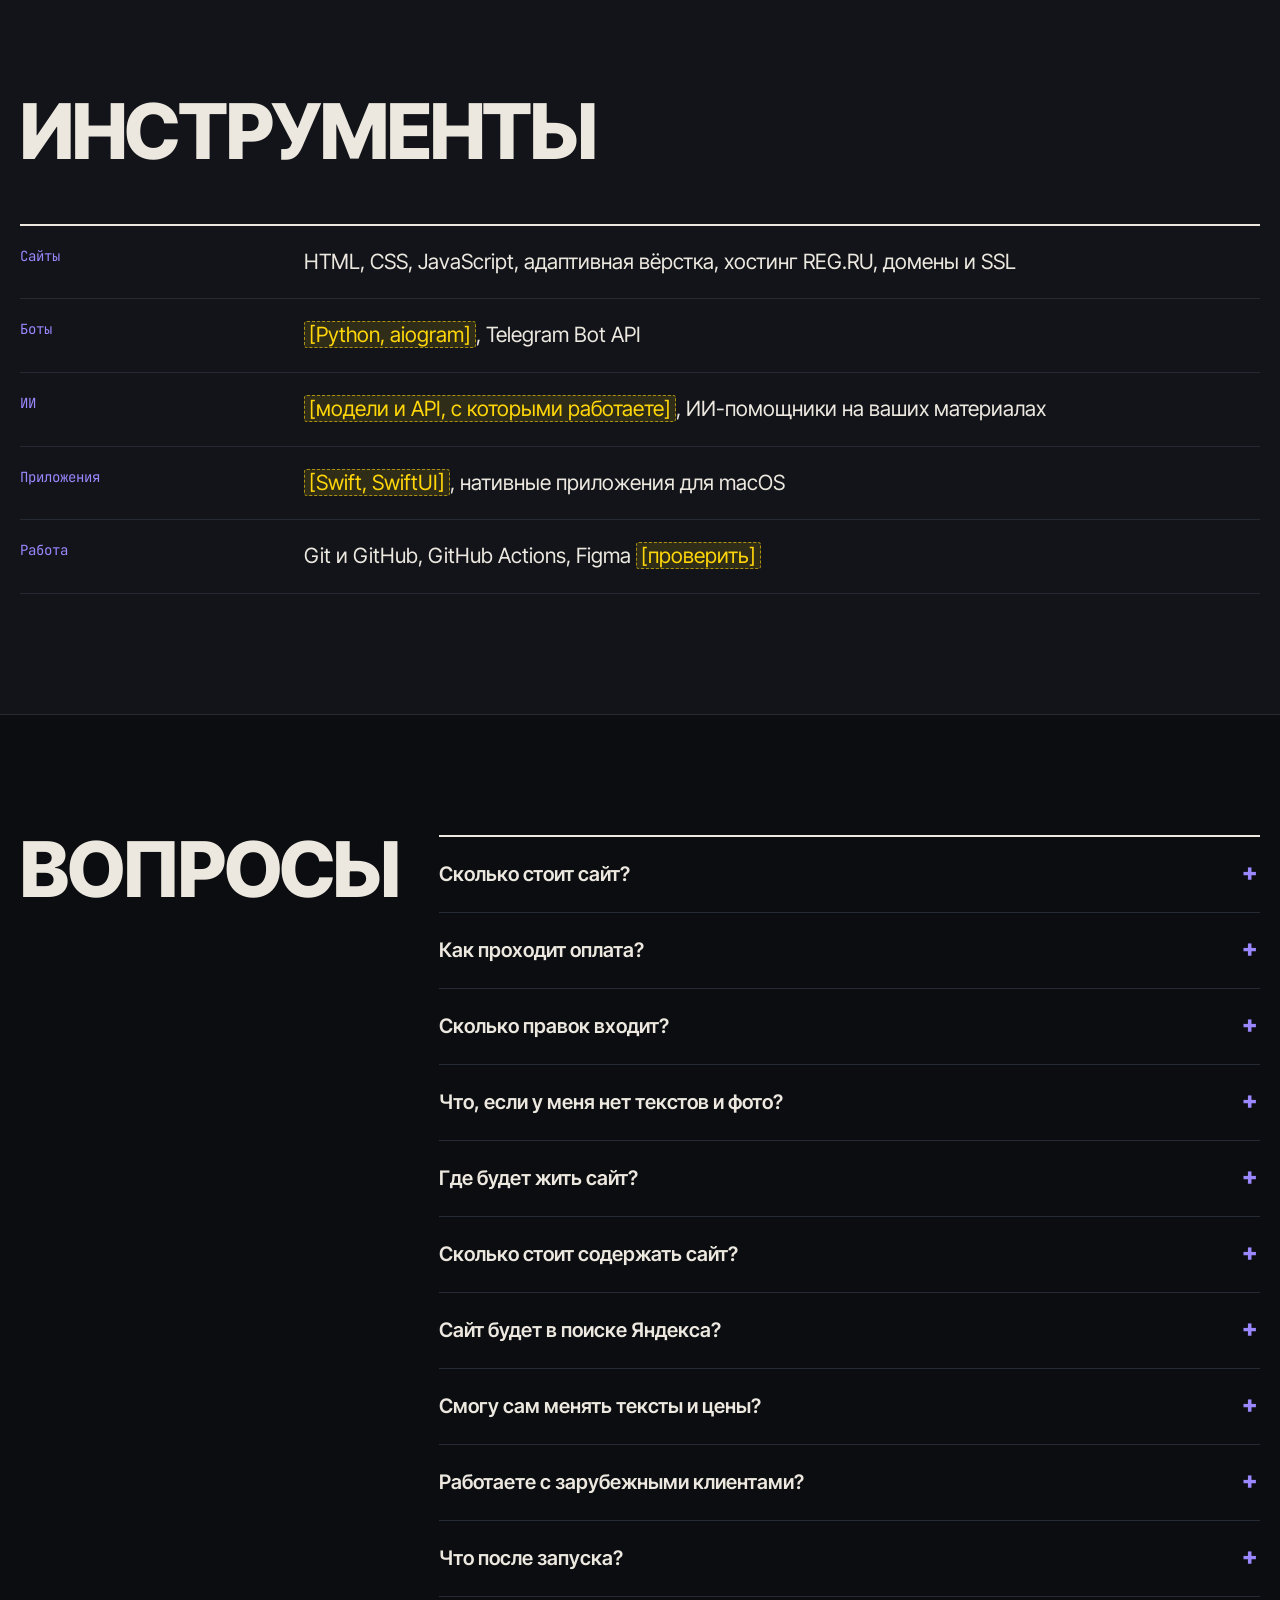
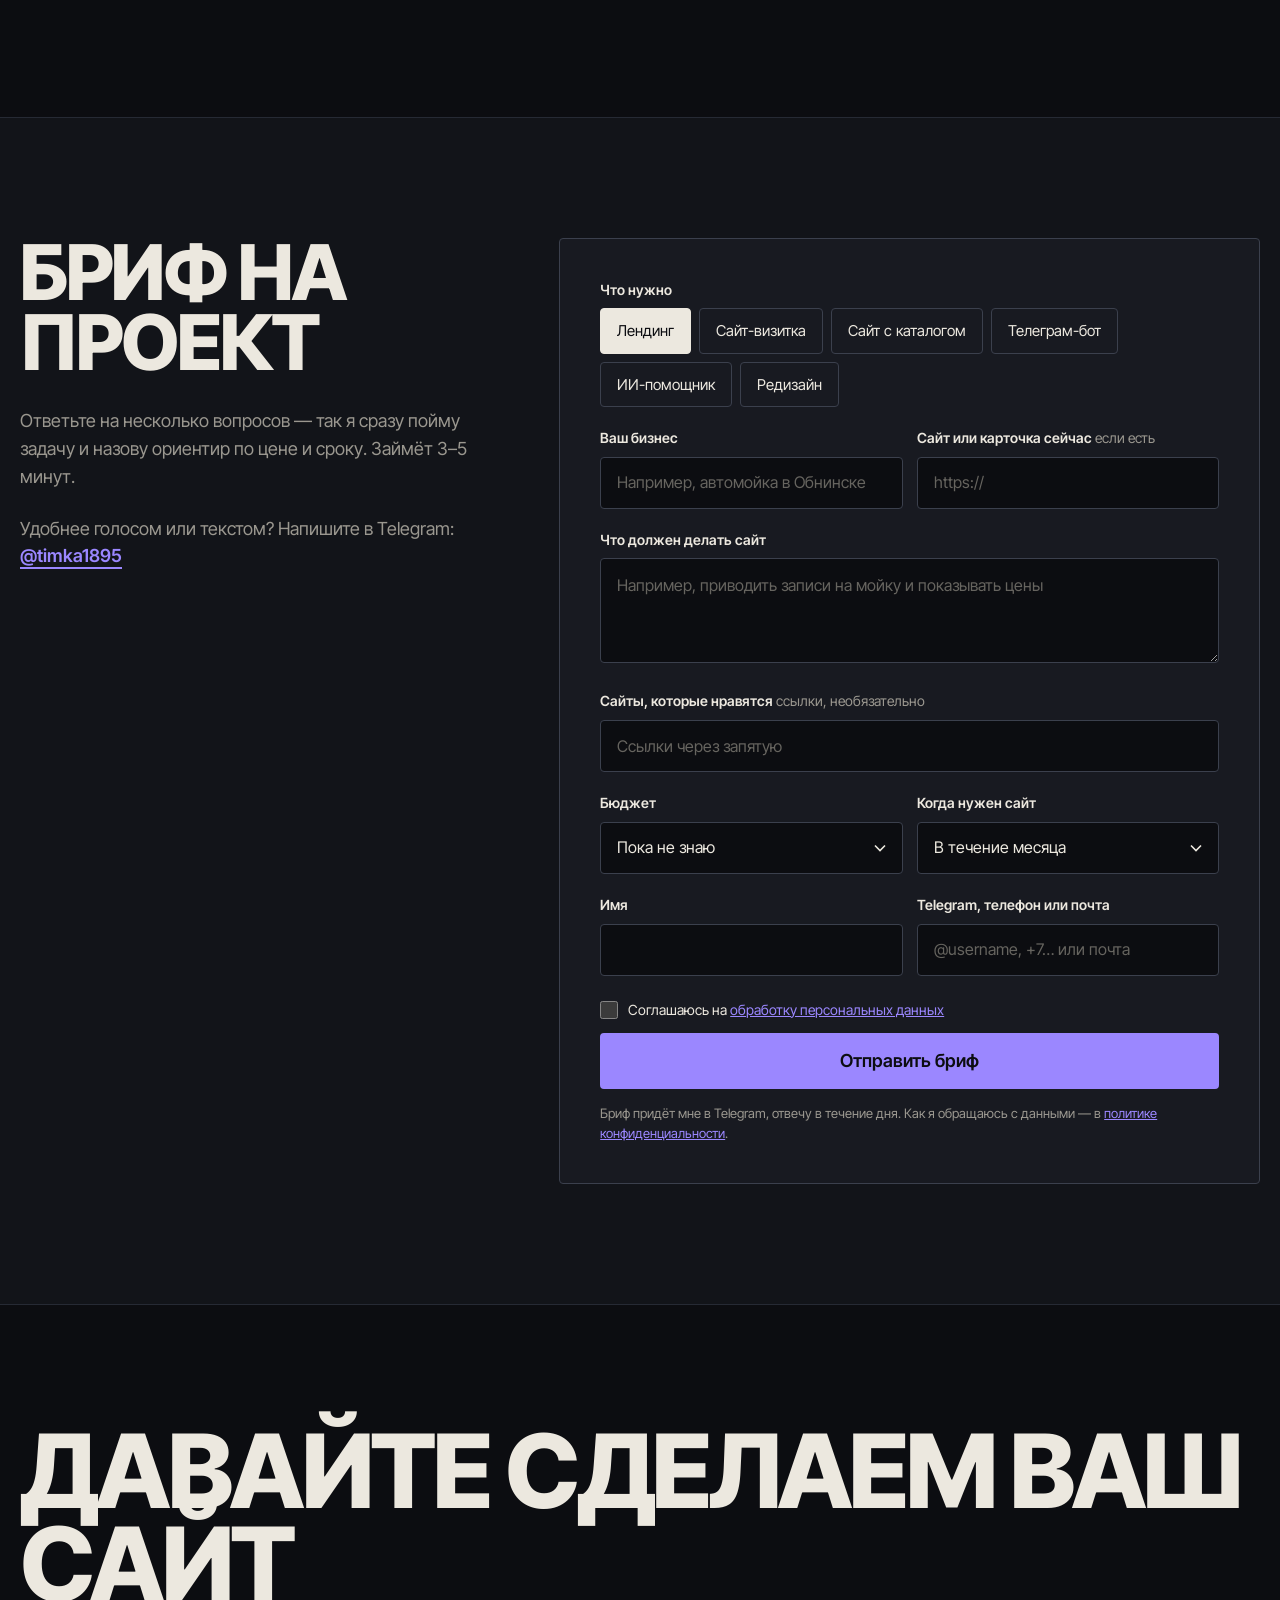
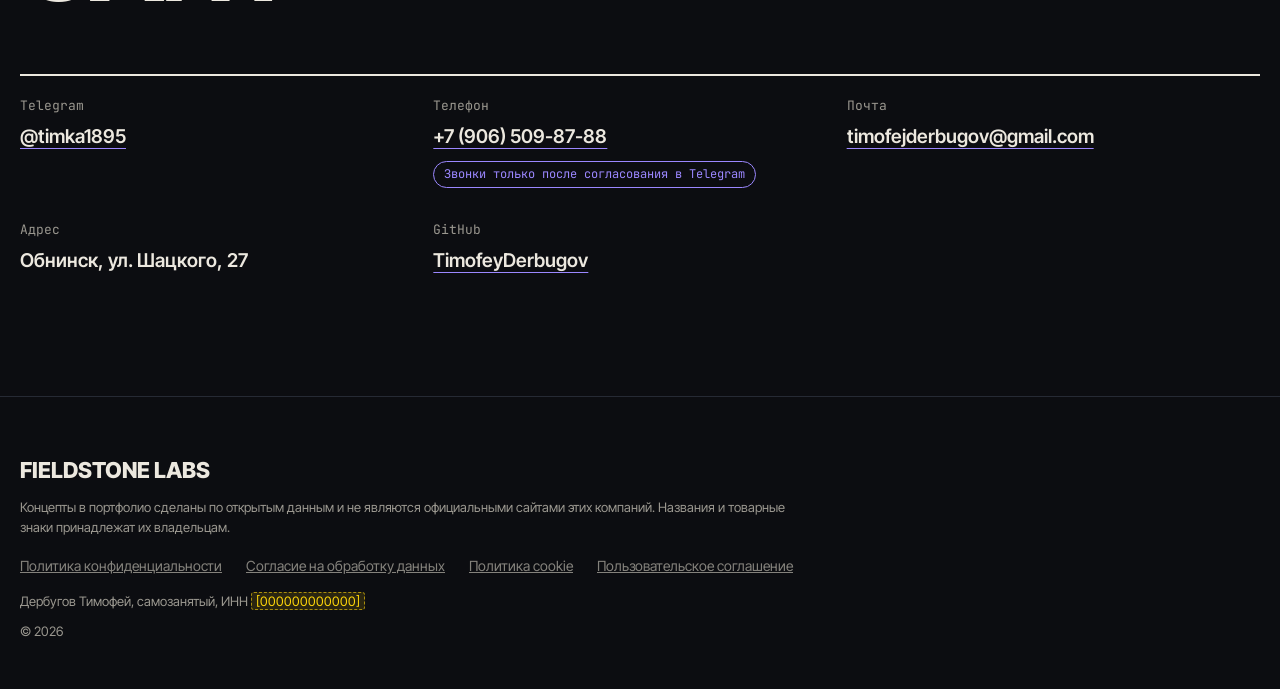
==== commit ca824479: "Портфолио: Мангал, Patrik Lunch и Saxap в работах, пометка у телефона Co-Authored-By: Claude Opus 5." ====
--- a/index.html
+++ b/index.html
@@ -70,7 +70,8 @@
                         <p class="term__title">~/fieldstone-labs</p>
                     </div>
                     <pre class="term__body" data-term><span class="term__muted">$</span> ls projects/
-apple-mind/     brooklyn/     movsisyan/
+apple-mind/   brooklyn/       movsisyan/
+mangal/       patrik-lunch/   saxap/
 
 <span class="term__muted">$</span> fieldstone new --site "ваш бизнес"
 <span class="term__ok">✓</span> дизайн  <span class="term__ok">✓</span> вёрстка  <span class="term__ok">✓</span> формы
@@ -221,15 +222,48 @@
                     </div>
                 </article>
 
-                <!-- Следующие работы: места под новые сайты, заполнить по мере готовности -->
+                <!-- Ещё работы: компактные карточки сайтов; последние две — места под новые -->
                 <h3 class="next__title">Ещё работы</h3>
                 <ul class="next">
                     <li class="next__item">
+                        <img class="next__shot" src="img/cases/mg-home-d.jpg" width="1440" height="900" loading="lazy"
+                             alt="Шашлычная «Мангал»: огромный заголовок на крафтовом фоне, блок с адресом и рейтингом, фото шампуров">
+                        <p class="next__tag">Концепт · шашлык с доставкой, Обнинск</p>
+                        <h4 class="next__name">Мангал</h4>
+                        <p class="next__text">Меню с углей и заказ в виде чека: блюда падают в чек, дальше доставка или самовывоз, время и способ оплаты.</p>
+                        <div class="next__links">
+                            <a class="link" href="https://timofeyderbugov.github.io/mangal/" target="_blank" rel="noopener">Открыть сайт</a>
+                            <a class="link link--muted" href="https://github.com/TimofeyDerbugov/mangal" target="_blank" rel="noopener">Код</a>
+                        </div>
+                    </li>
+                    <li class="next__item">
+                        <img class="next__shot" src="img/cases/pl-home-d.jpg" width="1440" height="900" loading="lazy"
+                             alt="Кафе Patrik Lunch: крупный заголовок PATRIK с жёлтой плашкой LUNCH, кнопки брони и доставки">
+                        <p class="next__tag">Концепт · кафе и ресторан, Обнинск</p>
+                        <h4 class="next__name">Patrik Lunch</h4>
+                        <p class="next__text">Бронь стола — дата, время и число гостей — и меню на вынос с корзиной, доставкой и самовывозом.</p>
+                        <div class="next__links">
+                            <a class="link" href="https://timofeyderbugov.github.io/patrik-lunch/" target="_blank" rel="noopener">Открыть сайт</a>
+                            <a class="link link--muted" href="https://github.com/TimofeyDerbugov/patrik-lunch" target="_blank" rel="noopener">Код</a>
+                        </div>
+                    </li>
+                    <li class="next__item">
+                        <img class="next__shot" src="img/cases/sx-home-d.jpg" width="1440" height="900" loading="lazy"
+                             alt="Салон Saxap: заголовок SAXAP, карамельные потёки, рейтинг 5,0 и кнопка записи">
+                        <p class="next__tag">Концепт · салон красоты, Обнинск</p>
+                        <h4 class="next__name">Saxap</h4>
+                        <p class="next__text">Услуги выбираются кубиками, сразу несколько — сумма считается на лету. Дальше день, время и запись.</p>
+                        <div class="next__links">
+                            <a class="link" href="https://timofeyderbugov.github.io/saxap/" target="_blank" rel="noopener">Открыть сайт</a>
+                            <a class="link link--muted" href="https://github.com/TimofeyDerbugov/saxap" target="_blank" rel="noopener">Код</a>
+                        </div>
+                    </li>
+                    <li class="next__item">
                         <figure class="ph">
                             <p class="ph__tag">Скриншот</p>
-                            <p class="ph__text">Главная кофейни: тёплое фото зала или витрины, меню с ценами, кнопка «Заказать с собой». Кадр с компьютера 16:10.</p>
+                            <p class="ph__text">Первый экран сайта с компьютера, кадр 16:10.</p>
                         </figure>
-                        <p class="next__tag"><span class="fill">[Кофейня или пекарня, город]</span></p>
+                        <p class="next__tag"><span class="fill">[Концепт · тип бизнеса, город]</span></p>
                         <h4 class="next__name"><span class="fill">[Название]</span></h4>
                         <p class="next__text"><span class="fill">[Что сделано на сайте: 1–2 предложения]</span></p>
                         <a class="link" href="#" data-placeholder>Открыть сайт <span class="fill">[ссылка]</span></a>
@@ -237,49 +271,9 @@
                     <li class="next__item">
                         <figure class="ph">
                             <p class="ph__tag">Скриншот</p>
-                            <p class="ph__text">Главная клиники: врачи с фото, прайс по услугам, запись на приём с выбором врача и времени. Кадр с компьютера 16:10.</p>
+                            <p class="ph__text">Первый экран сайта с компьютера, кадр 16:10.</p>
                         </figure>
-                        <p class="next__tag"><span class="fill">[Стоматология или медцентр, город]</span></p>
-                        <h4 class="next__name"><span class="fill">[Название]</span></h4>
-                        <p class="next__text"><span class="fill">[Что сделано на сайте: 1–2 предложения]</span></p>
-                        <a class="link" href="#" data-placeholder>Открыть сайт <span class="fill">[ссылка]</span></a>
-                    </li>
-                    <li class="next__item">
-                        <figure class="ph">
-                            <p class="ph__tag">Скриншот</p>
-                            <p class="ph__text">Расписание тренировок по дням, абонементы и цены, запись на пробное занятие. Кадр с компьютера 16:10.</p>
-                        </figure>
-                        <p class="next__tag"><span class="fill">[Фитнес-клуб или студия, город]</span></p>
-                        <h4 class="next__name"><span class="fill">[Название]</span></h4>
-                        <p class="next__text"><span class="fill">[Что сделано на сайте: 1–2 предложения]</span></p>
-                        <a class="link" href="#" data-placeholder>Открыть сайт <span class="fill">[ссылка]</span></a>
-                    </li>
-                    <li class="next__item">
-                        <figure class="ph">
-                            <p class="ph__tag">Скриншот</p>
-                            <p class="ph__text">Портфолио объектов «до и после», калькулятор стоимости ремонта, заявка на замер. Кадр с компьютера 16:10.</p>
-                        </figure>
-                        <p class="next__tag"><span class="fill">[Ремонт и строительство, город]</span></p>
-                        <h4 class="next__name"><span class="fill">[Название]</span></h4>
-                        <p class="next__text"><span class="fill">[Что сделано на сайте: 1–2 предложения]</span></p>
-                        <a class="link" href="#" data-placeholder>Открыть сайт <span class="fill">[ссылка]</span></a>
-                    </li>
-                    <li class="next__item">
-                        <figure class="ph">
-                            <p class="ph__tag">Скриншот</p>
-                            <p class="ph__text">Услуги и цены по маркам машин, онлайн-запись на ремонт, карта и часы работы. Кадр с компьютера 16:10.</p>
-                        </figure>
-                        <p class="next__tag"><span class="fill">[Автосервис, город]</span></p>
-                        <h4 class="next__name"><span class="fill">[Название]</span></h4>
-                        <p class="next__text"><span class="fill">[Что сделано на сайте: 1–2 предложения]</span></p>
-                        <a class="link" href="#" data-placeholder>Открыть сайт <span class="fill">[ссылка]</span></a>
-                    </li>
-                    <li class="next__item">
-                        <figure class="ph">
-                            <p class="ph__tag">Скриншот</p>
-                            <p class="ph__text">Каталог букетов с фильтром по цене и поводу, заказ с доставкой ко времени. Кадр с компьютера 16:10.</p>
-                        </figure>
-                        <p class="next__tag"><span class="fill">[Цветочный магазин, город]</span></p>
+                        <p class="next__tag"><span class="fill">[Концепт · тип бизнеса, город]</span></p>
                         <h4 class="next__name"><span class="fill">[Название]</span></h4>
                         <p class="next__text"><span class="fill">[Что сделано на сайте: 1–2 предложения]</span></p>
                         <a class="link" href="#" data-placeholder>Открыть сайт <span class="fill">[ссылка]</span></a>
@@ -746,7 +740,10 @@
                     </div>
                     <div>
                         <dt>Телефон</dt>
-                        <dd><a href="tel:+79065098788">+7 (906) 509-87-88</a></dd>
+                        <dd>
+                            <a href="tel:+79065098788">+7 (906) 509-87-88</a>
+                            <span class="badge">Звонки только после согласования в Telegram</span>
+                        </dd>
                     </div>
                     <div>
                         <dt>Почта</dt>
--- a/css/style.css
+++ b/css/style.css
@@ -632,6 +632,26 @@
     color: var(--muted);
 }
 
+.next__shot {
+    display: block;
+    width: 100%;
+    height: auto;
+    aspect-ratio: 16 / 10;
+    object-fit: cover;
+    object-position: top;
+    border: 1px solid var(--line-strong);
+    border-radius: var(--radius);
+}
+
+.next__links {
+    display: flex;
+    gap: 20px;
+}
+
+.link--muted {
+    color: var(--muted);
+}
+
 /* Место под картинку: описание того, что должно быть на фото */
 .ph {
     position: relative;
@@ -1238,6 +1258,20 @@
     color: var(--ink);
     text-decoration-color: var(--accent);
     text-underline-offset: 5px;
+}
+
+/* Плашка-пометка рядом с контактом */
+.badge {
+    display: inline-block;
+    margin-top: 10px;
+    padding: 4px 10px;
+    border: 1px solid var(--accent);
+    border-radius: 999px;
+    font-family: var(--font-mono);
+    font-weight: 400;
+    font-size: 12px;
+    line-height: 1.4;
+    color: var(--accent);
 }
 
 /* ---------- Подвал ---------- */
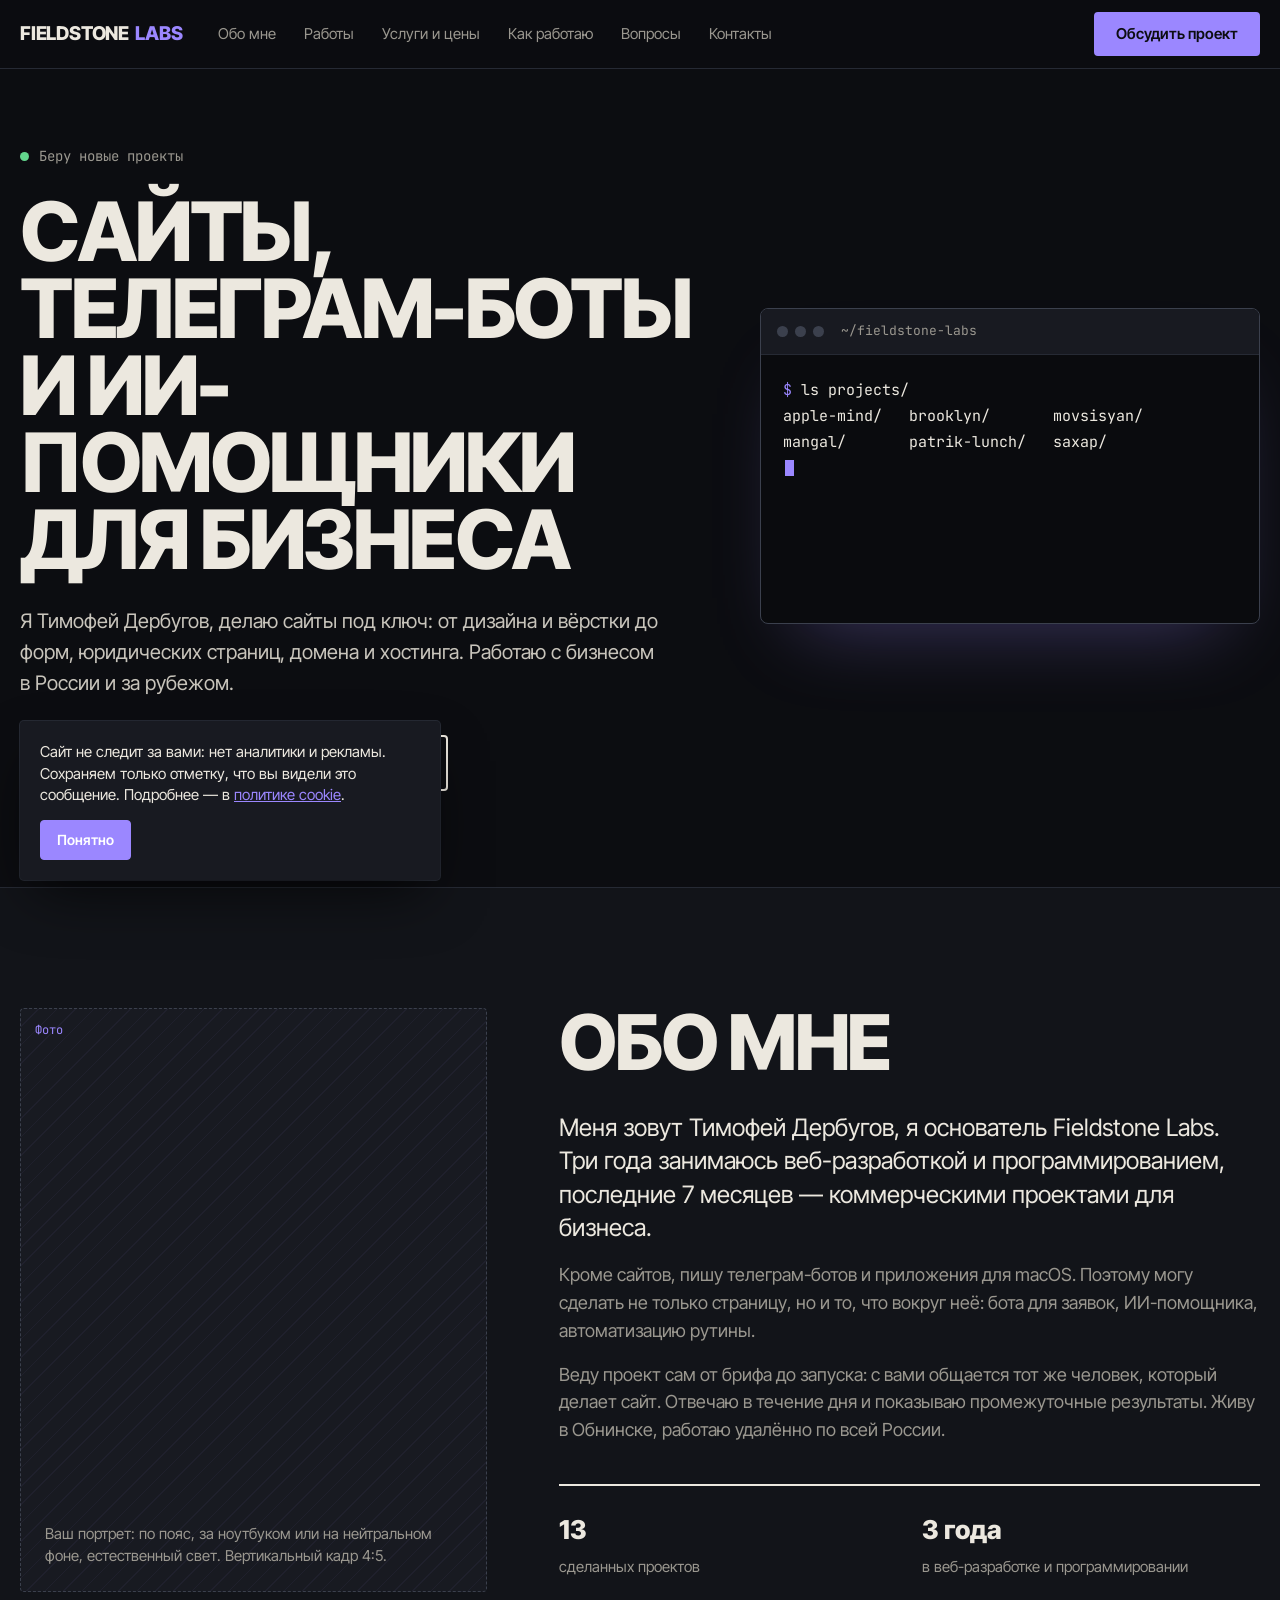
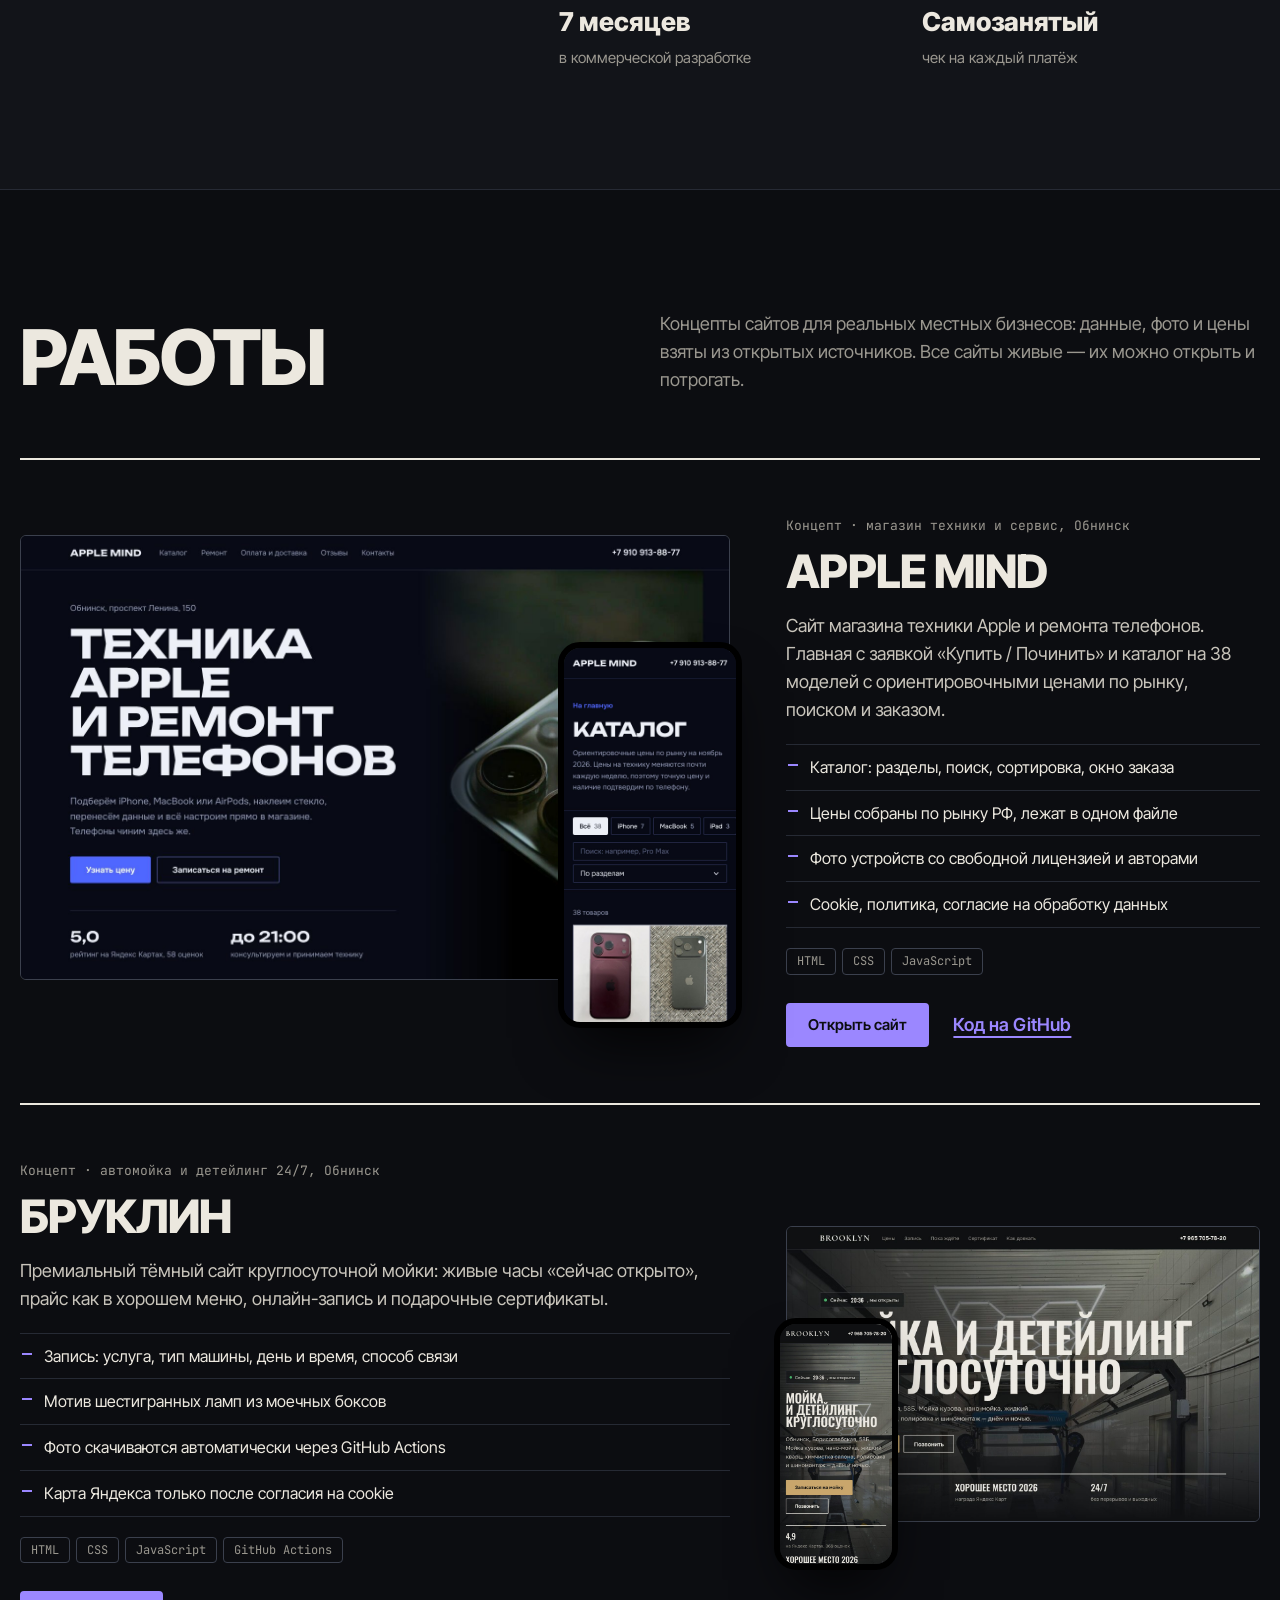
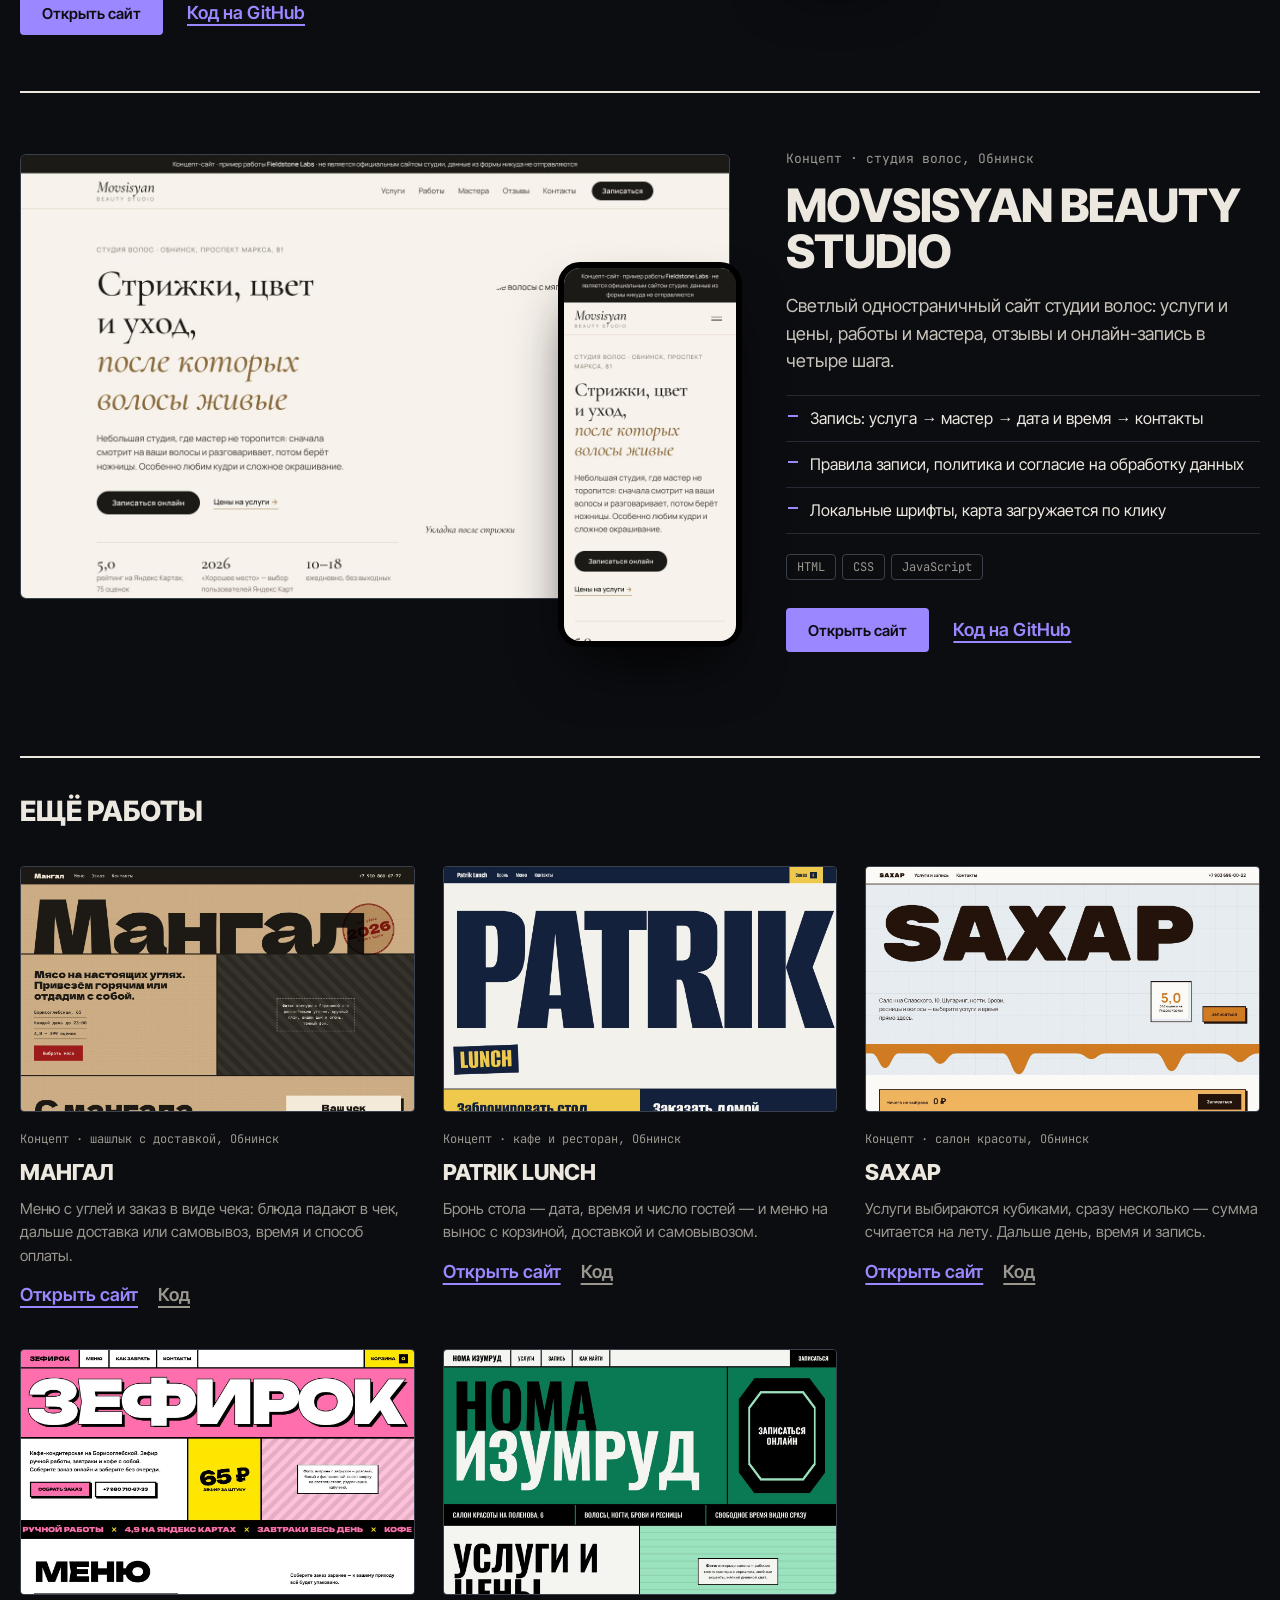
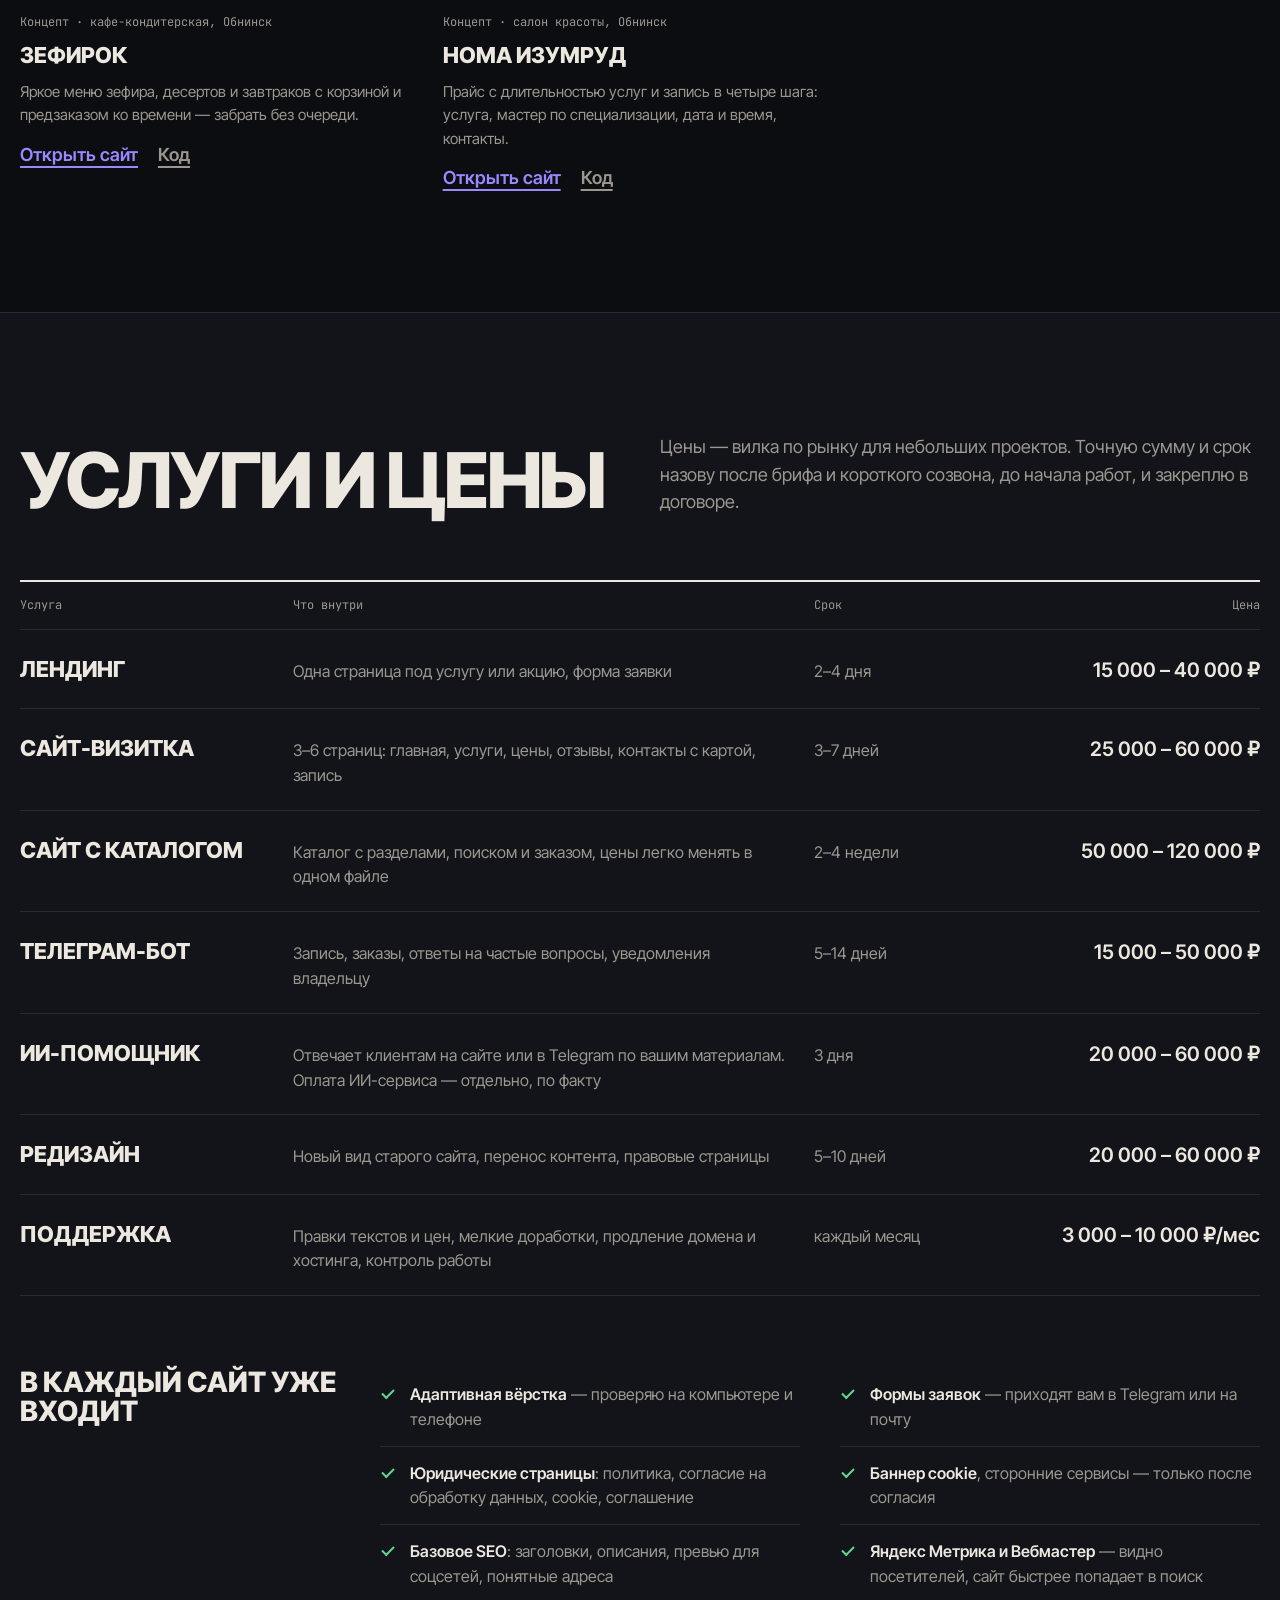
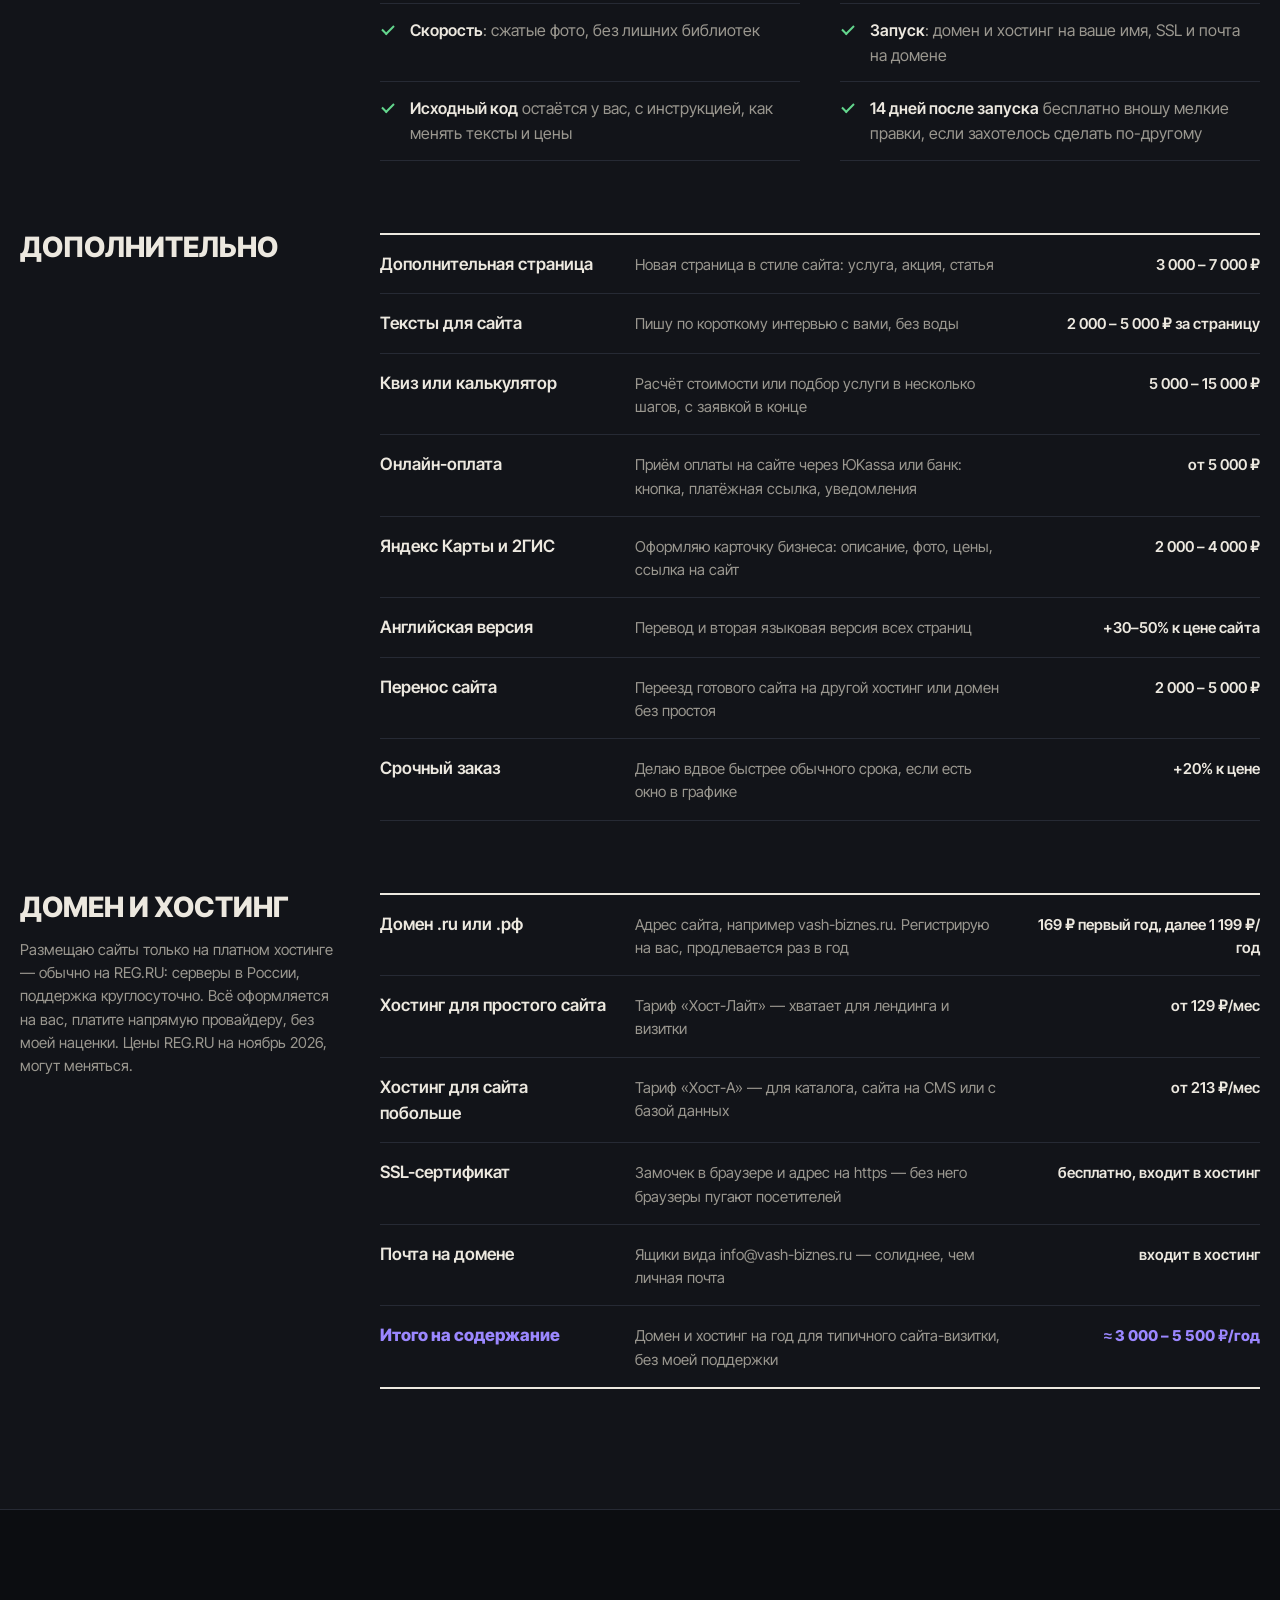
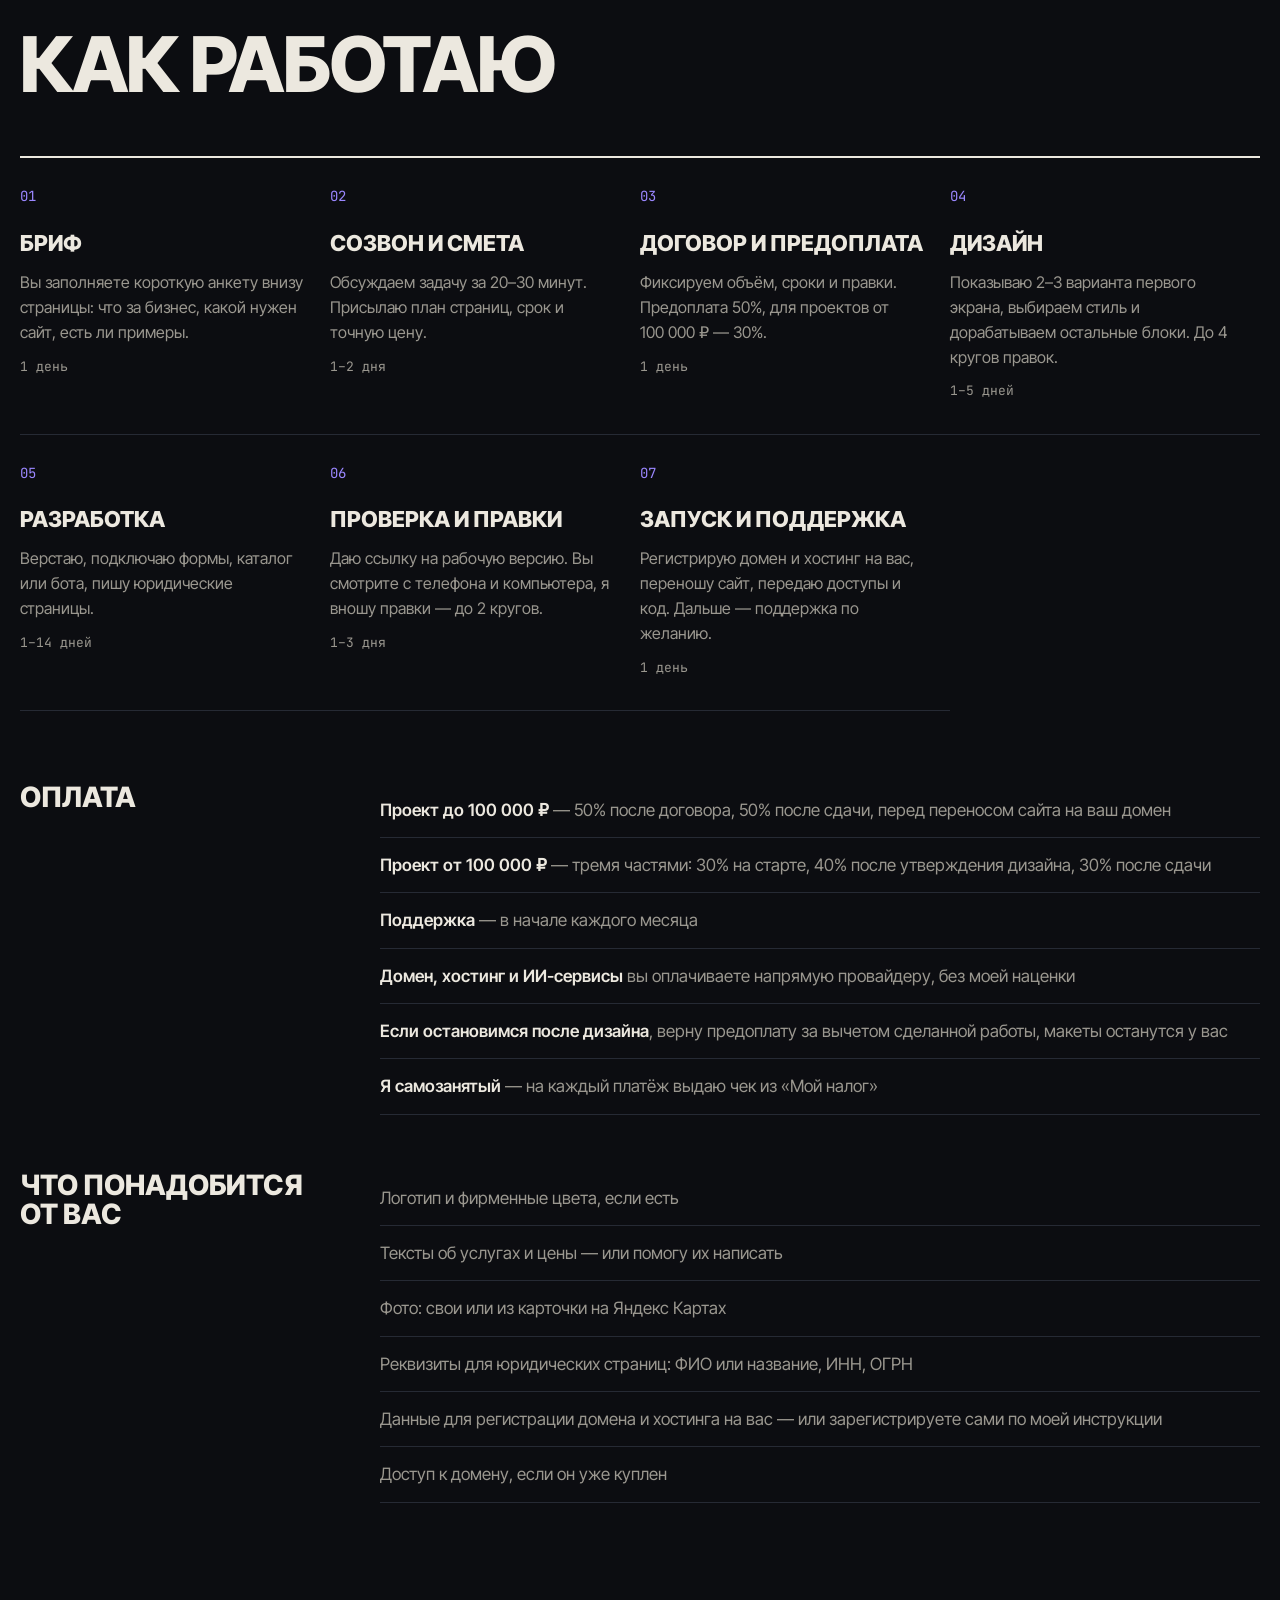
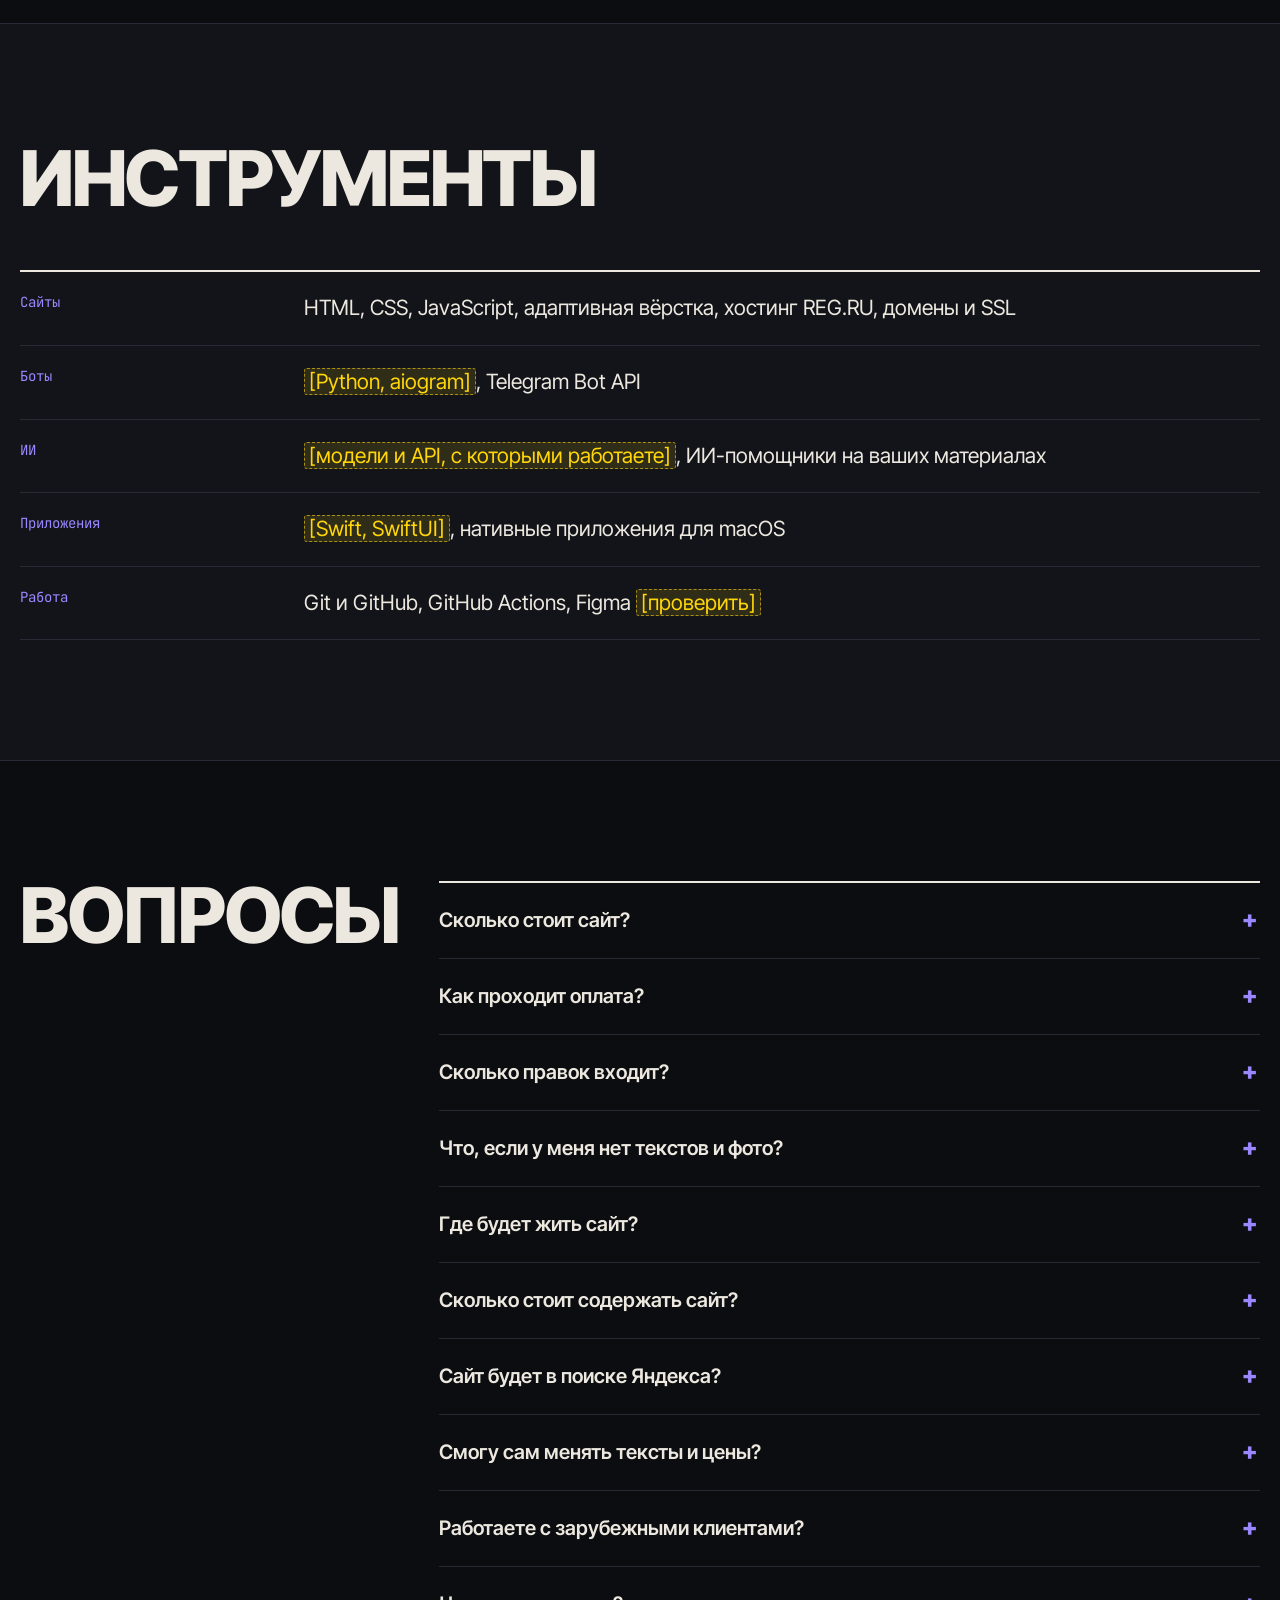
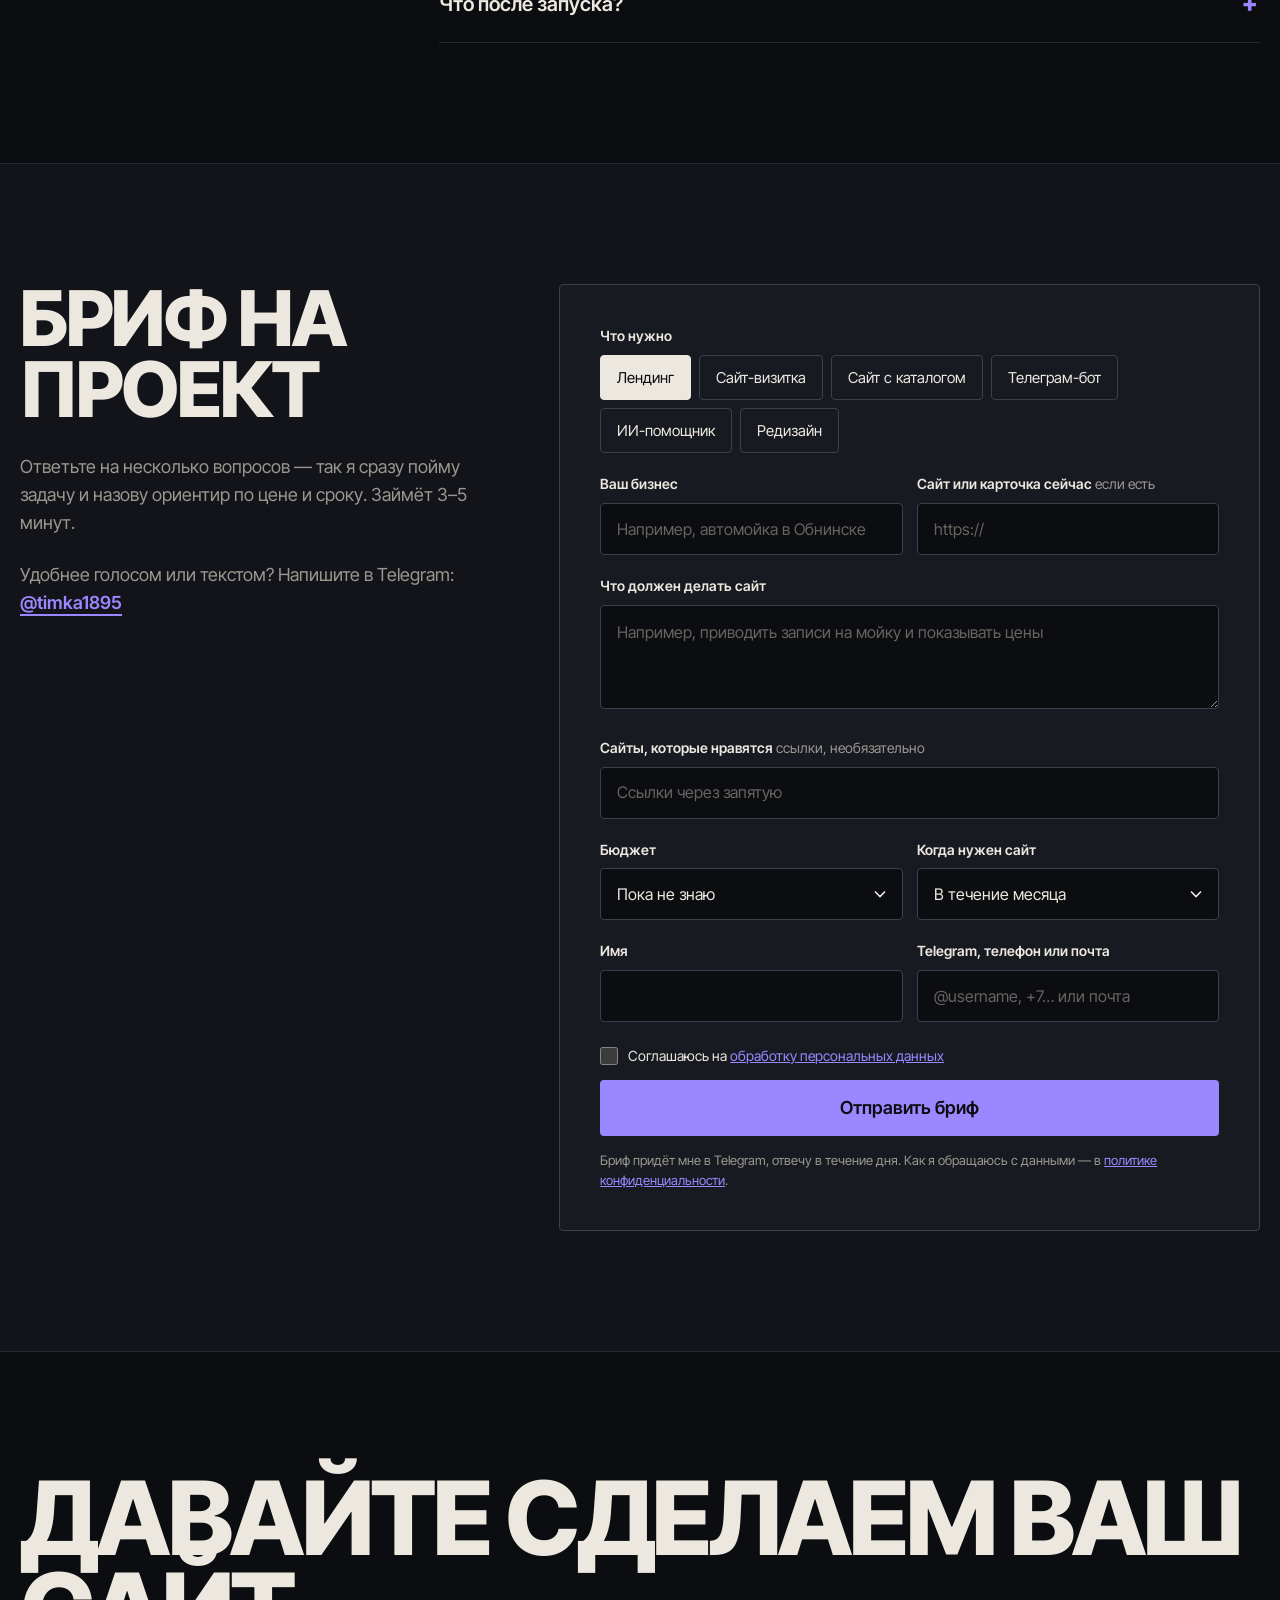
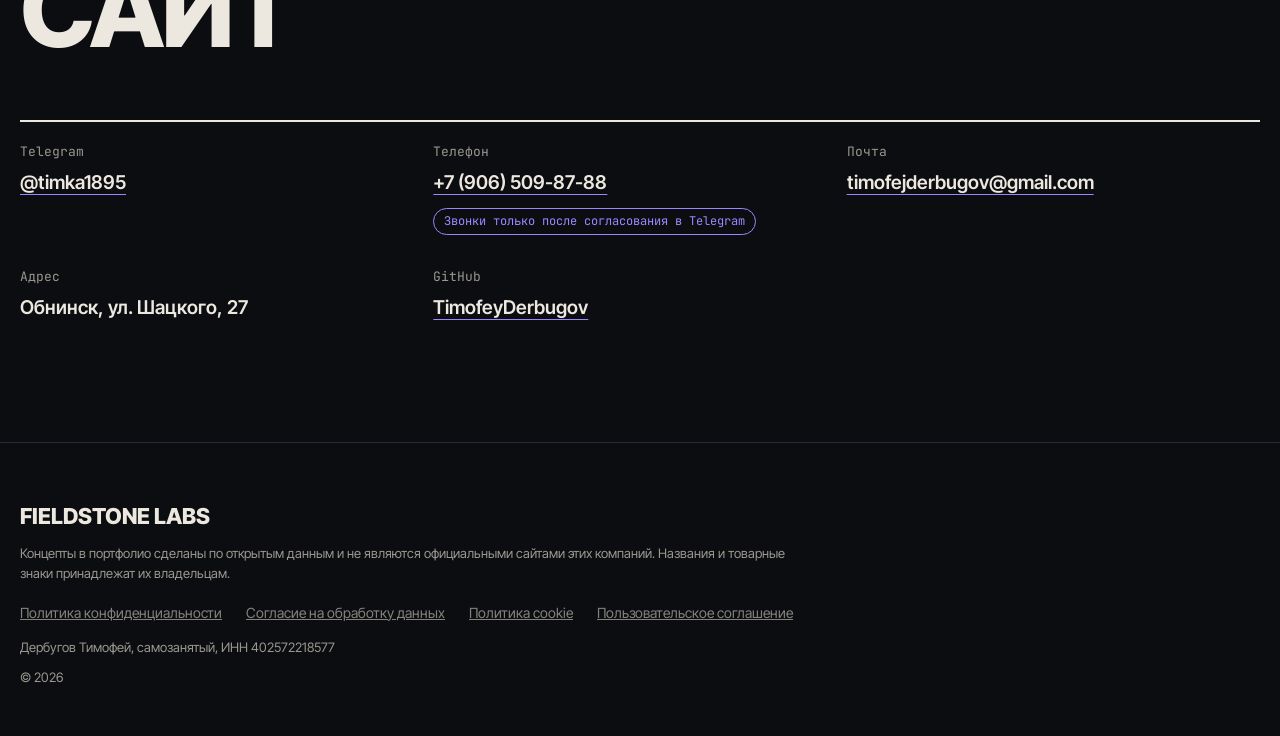
==== commit fa8e658f: "Портфолио: Зефирок и НоМа Изумруд в работах, ИНН в реквизитах Co-Authored-By: Claude Opus 5.5 <norep" ====
--- a/index.html
+++ b/index.html
@@ -72,6 +72,7 @@
                     <pre class="term__body" data-term><span class="term__muted">$</span> ls projects/
 apple-mind/   brooklyn/       movsisyan/
 mangal/       patrik-lunch/   saxap/
+zefirok/      noma-izumrud/
 
 <span class="term__muted">$</span> fieldstone new --site "ваш бизнес"
 <span class="term__ok">✓</span> дизайн  <span class="term__ok">✓</span> вёрстка  <span class="term__ok">✓</span> формы
@@ -222,7 +223,7 @@
                     </div>
                 </article>
 
-                <!-- Ещё работы: компактные карточки сайтов; последние две — места под новые -->
+                <!-- Ещё работы: компактные карточки сайтов -->
                 <h3 class="next__title">Ещё работы</h3>
                 <ul class="next">
                     <li class="next__item">
@@ -259,24 +260,26 @@
                         </div>
                     </li>
                     <li class="next__item">
-                        <figure class="ph">
-                            <p class="ph__tag">Скриншот</p>
-                            <p class="ph__text">Первый экран сайта с компьютера, кадр 16:10.</p>
-                        </figure>
-                        <p class="next__tag"><span class="fill">[Концепт · тип бизнеса, город]</span></p>
-                        <h4 class="next__name"><span class="fill">[Название]</span></h4>
-                        <p class="next__text"><span class="fill">[Что сделано на сайте: 1–2 предложения]</span></p>
-                        <a class="link" href="#" data-placeholder>Открыть сайт <span class="fill">[ссылка]</span></a>
+                        <img class="next__shot" src="img/cases/zf-home-d.jpg" width="1440" height="900" loading="lazy"
+                             alt="Кафе-кондитерская «Зефирок»: розовый заголовок с тенью, жёлтая плашка «65 ₽ зефир за штуку», бегущая строка">
+                        <p class="next__tag">Концепт · кафе-кондитерская, Обнинск</p>
+                        <h4 class="next__name">Зефирок</h4>
+                        <p class="next__text">Яркое меню зефира, десертов и завтраков с корзиной и предзаказом ко времени — забрать без очереди.</p>
+                        <div class="next__links">
+                            <a class="link" href="https://timofeyderbugov.github.io/zefirok/" target="_blank" rel="noopener">Открыть сайт</a>
+                            <a class="link link--muted" href="https://github.com/TimofeyDerbugov/zefirok" target="_blank" rel="noopener">Код</a>
+                        </div>
                     </li>
                     <li class="next__item">
-                        <figure class="ph">
-                            <p class="ph__tag">Скриншот</p>
-                            <p class="ph__text">Первый экран сайта с компьютера, кадр 16:10.</p>
-                        </figure>
-                        <p class="next__tag"><span class="fill">[Концепт · тип бизнеса, город]</span></p>
-                        <h4 class="next__name"><span class="fill">[Название]</span></h4>
-                        <p class="next__text"><span class="fill">[Что сделано на сайте: 1–2 предложения]</span></p>
-                        <a class="link" href="#" data-placeholder>Открыть сайт <span class="fill">[ссылка]</span></a>
+                        <img class="next__shot" src="img/cases/nm-home-d.jpg" width="1440" height="900" loading="lazy"
+                             alt="Салон «НоМа Изумруд»: изумрудный первый экран, узкий высокий заголовок и восьмиугольная кнопка записи">
+                        <p class="next__tag">Концепт · салон красоты, Обнинск</p>
+                        <h4 class="next__name">НоМа Изумруд</h4>
+                        <p class="next__text">Прайс с длительностью услуг и запись в четыре шага: услуга, мастер по специализации, дата и время, контакты.</p>
+                        <div class="next__links">
+                            <a class="link" href="https://timofeyderbugov.github.io/noma-izumrud/" target="_blank" rel="noopener">Открыть сайт</a>
+                            <a class="link link--muted" href="https://github.com/TimofeyDerbugov/noma-izumrud" target="_blank" rel="noopener">Код</a>
+                        </div>
                     </li>
                 </ul>
             </div>
@@ -776,9 +779,8 @@
                 <a href="cookies.html">Политика cookie</a>
                 <a href="terms.html">Пользовательское соглашение</a>
             </nav>
-            <!-- Реквизиты: ИНН вписать -->
             <p class="footer__small">
-                Дербугов Тимофей, самозанятый, ИНН <span class="fill">[000000000000]</span>
+                Дербугов Тимофей, самозанятый, ИНН 402572218577
             </p>
             <p class="footer__small">© <span data-year>2026</span></p>
         </div>
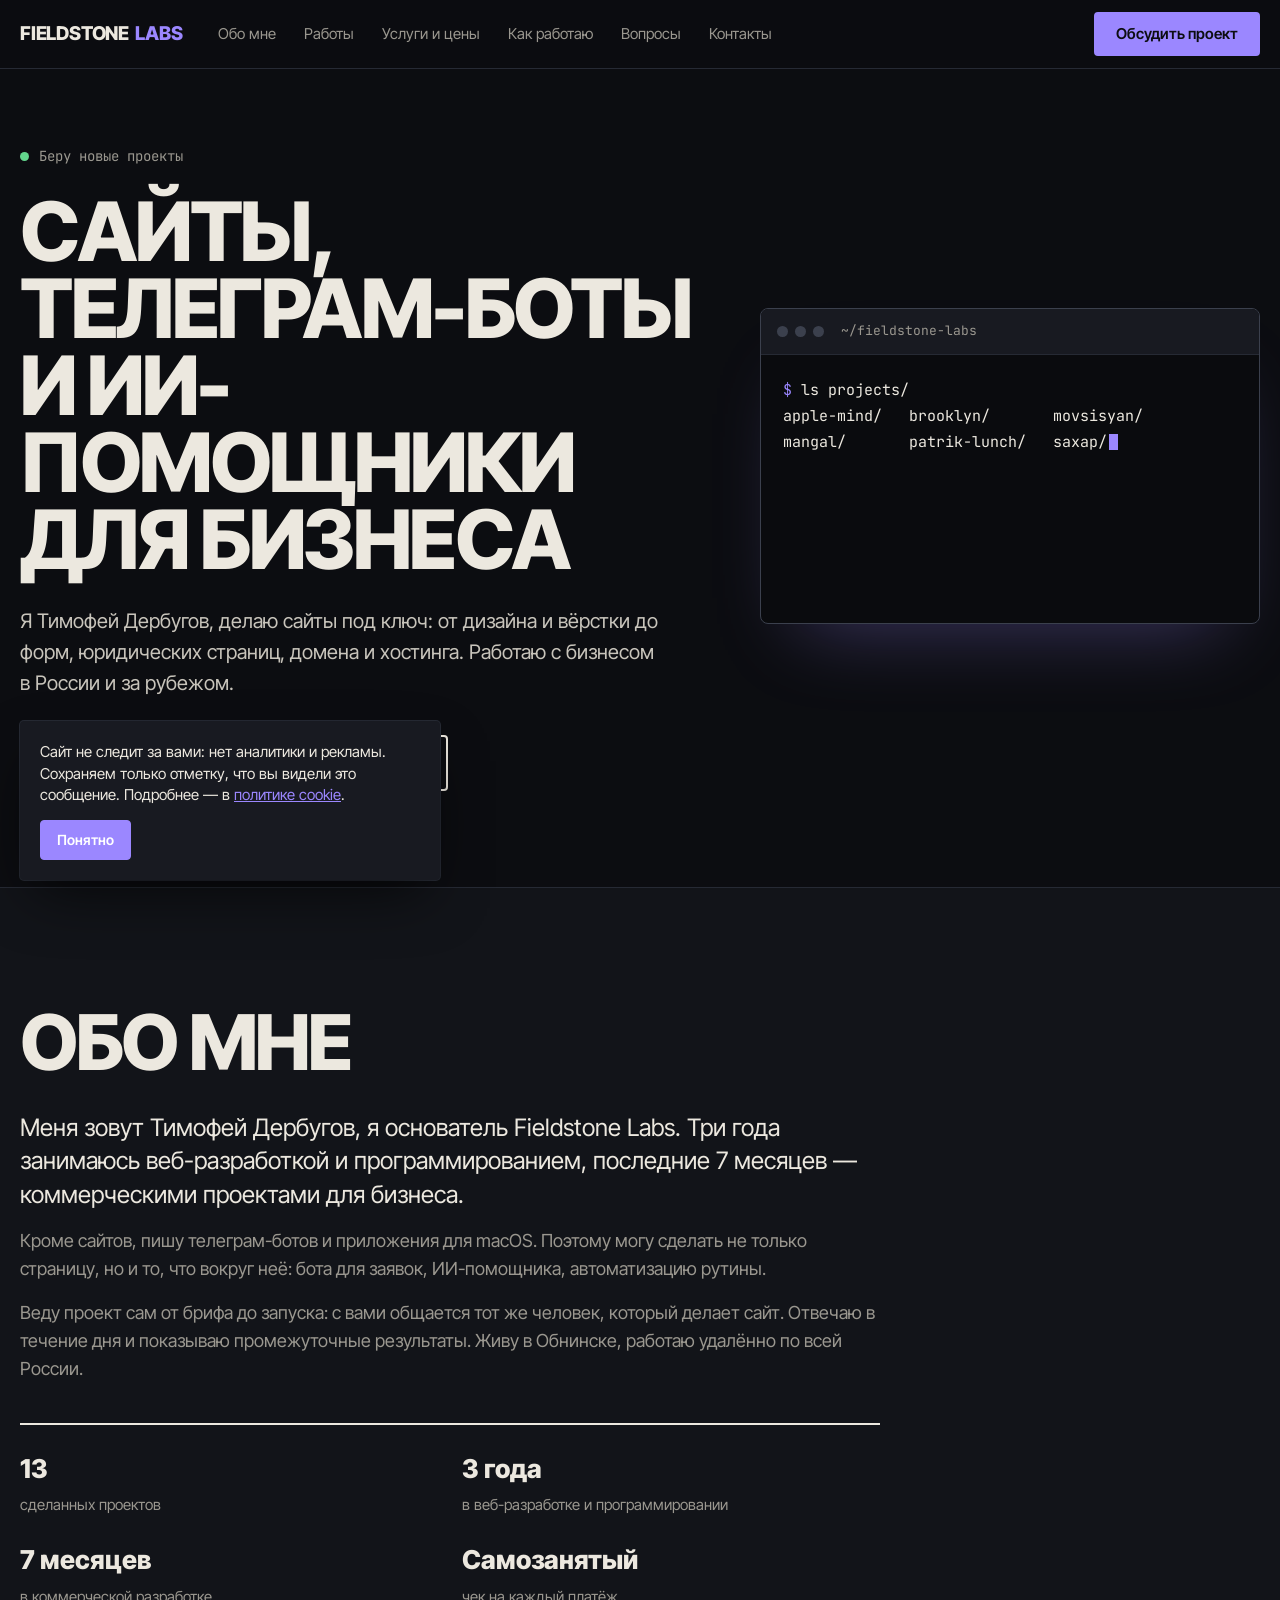
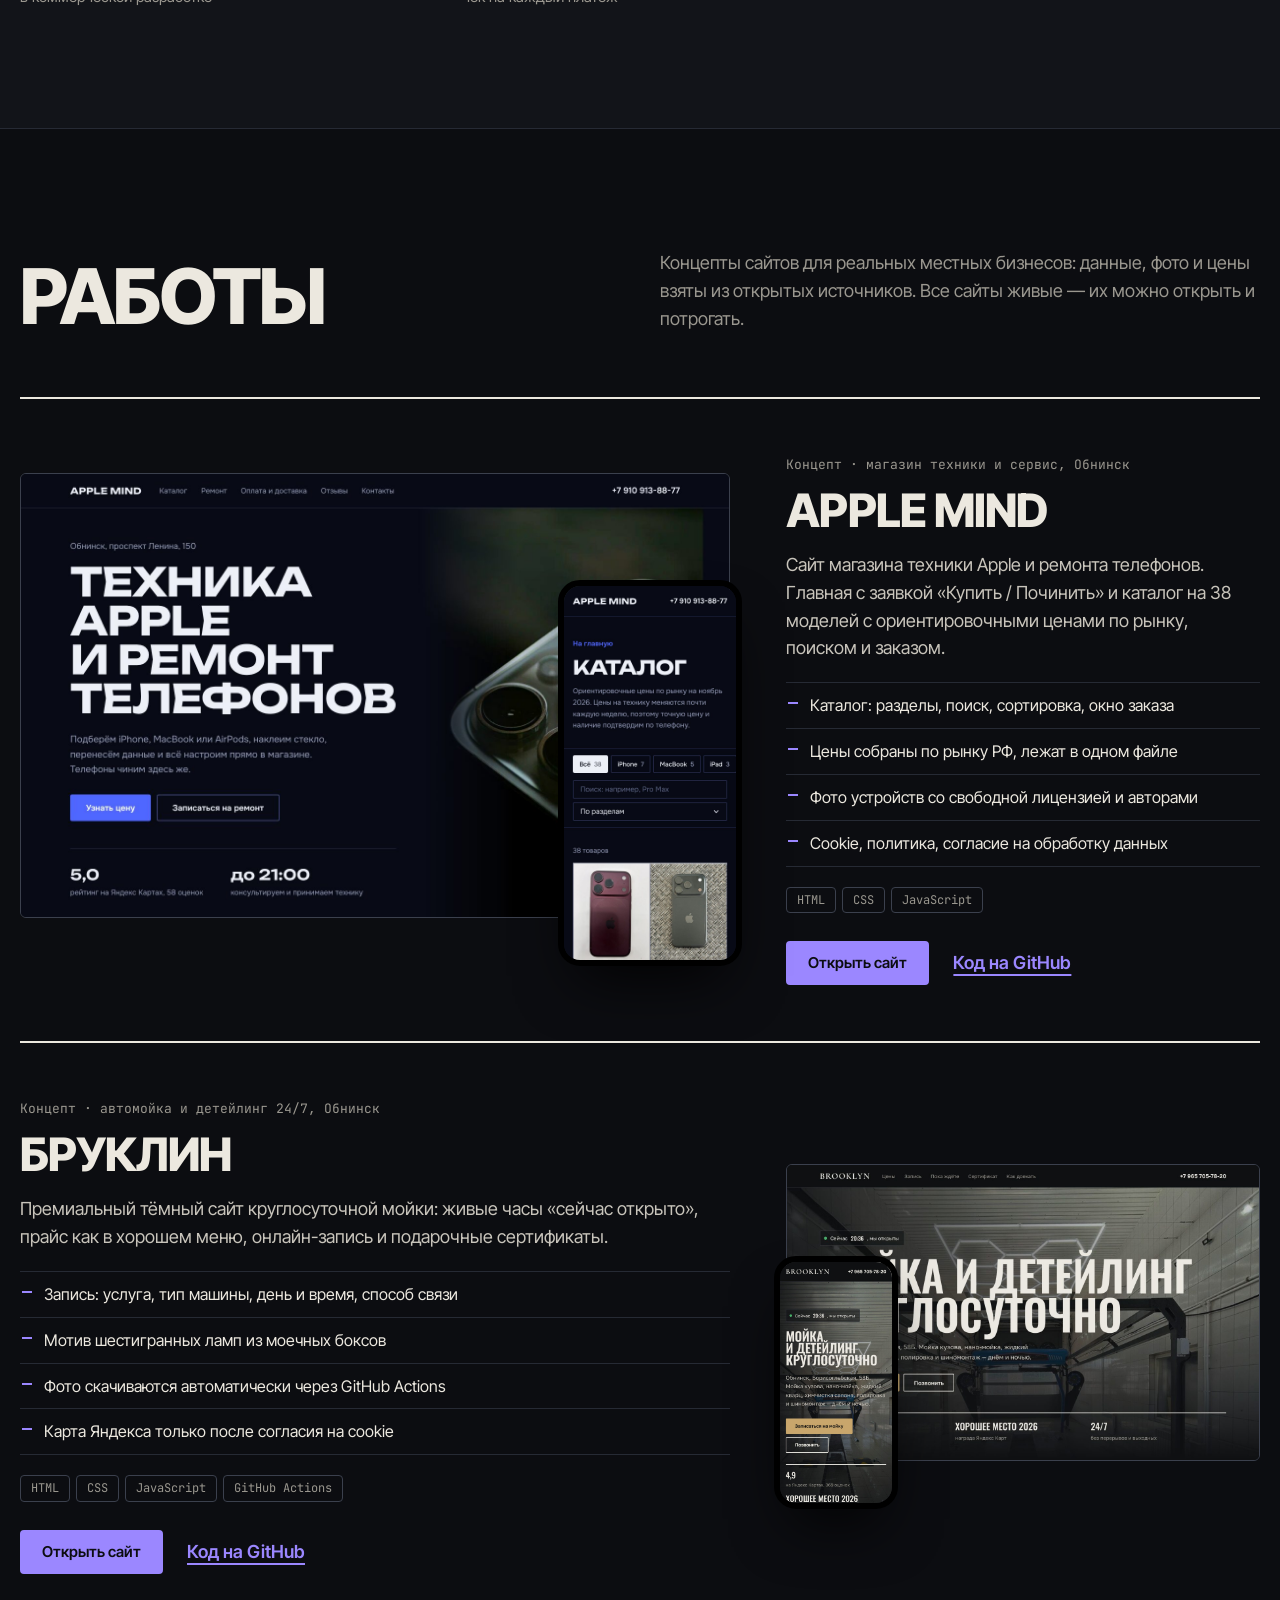
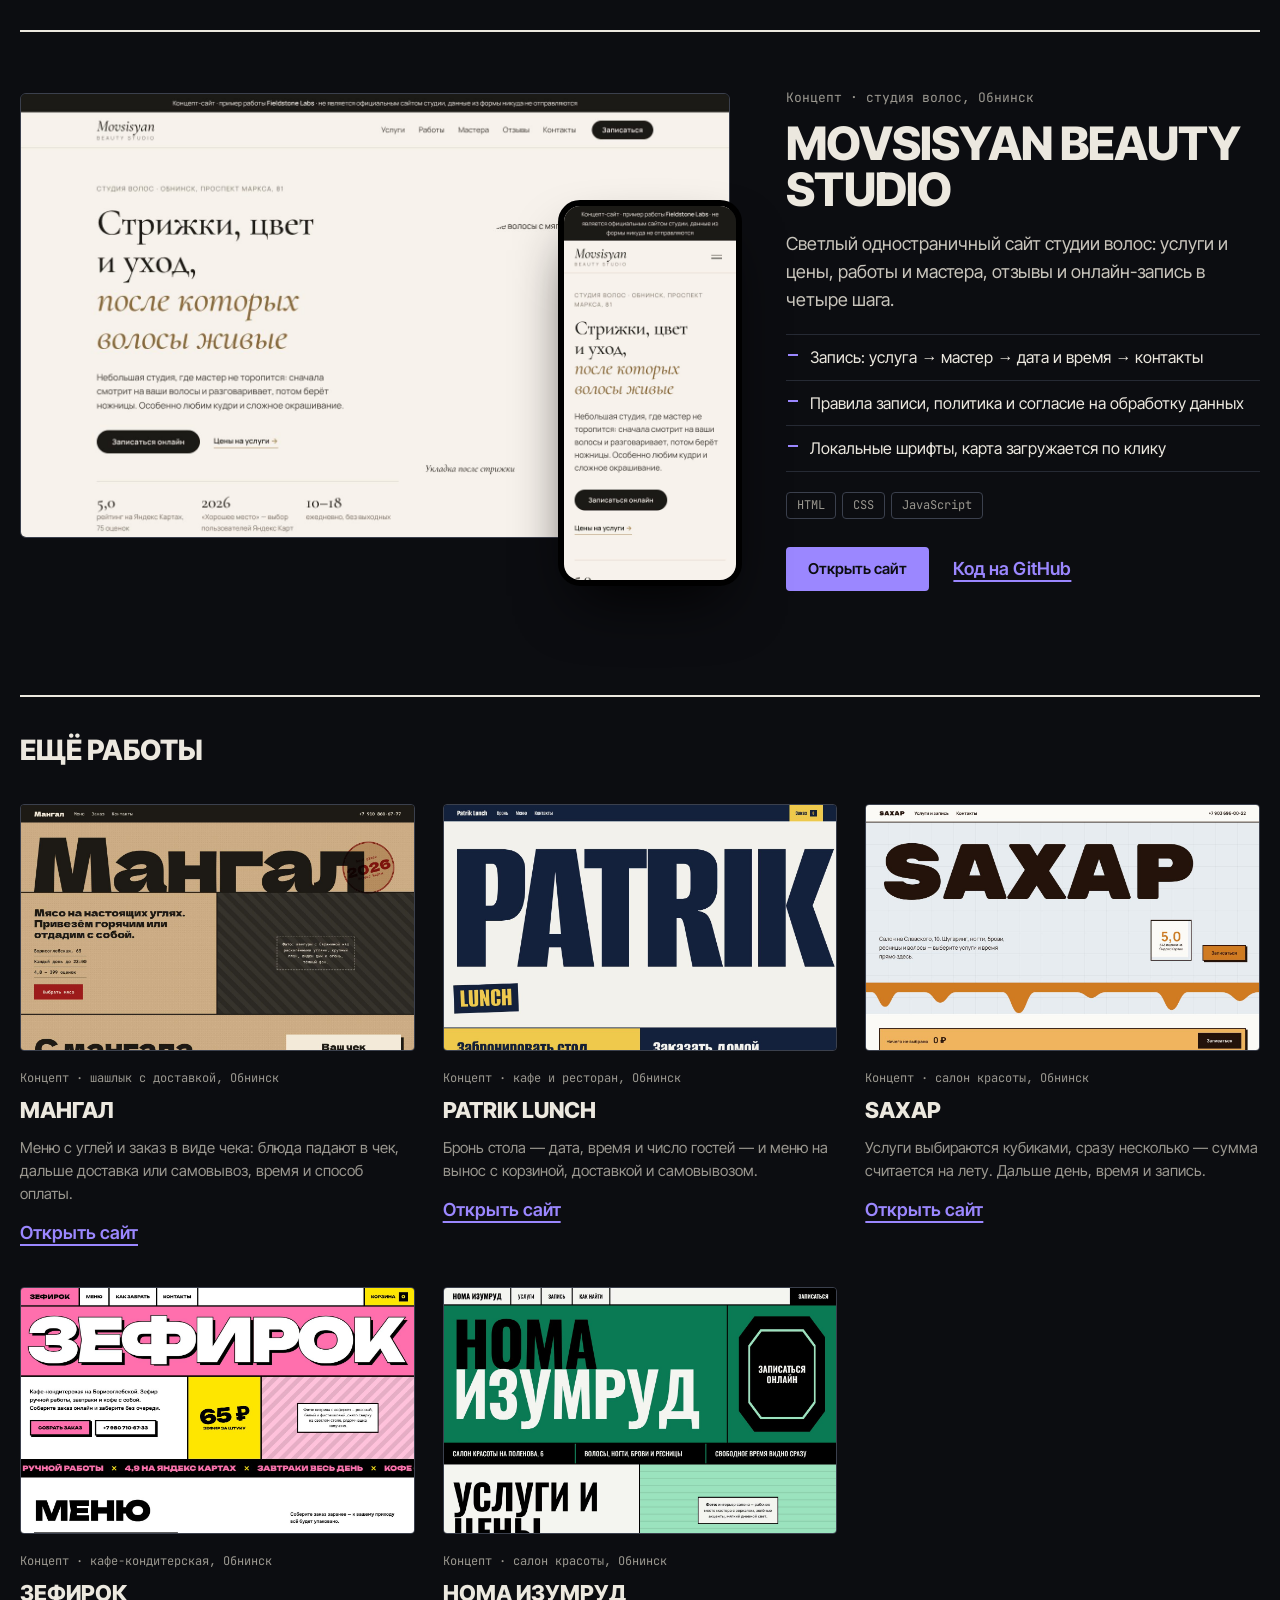
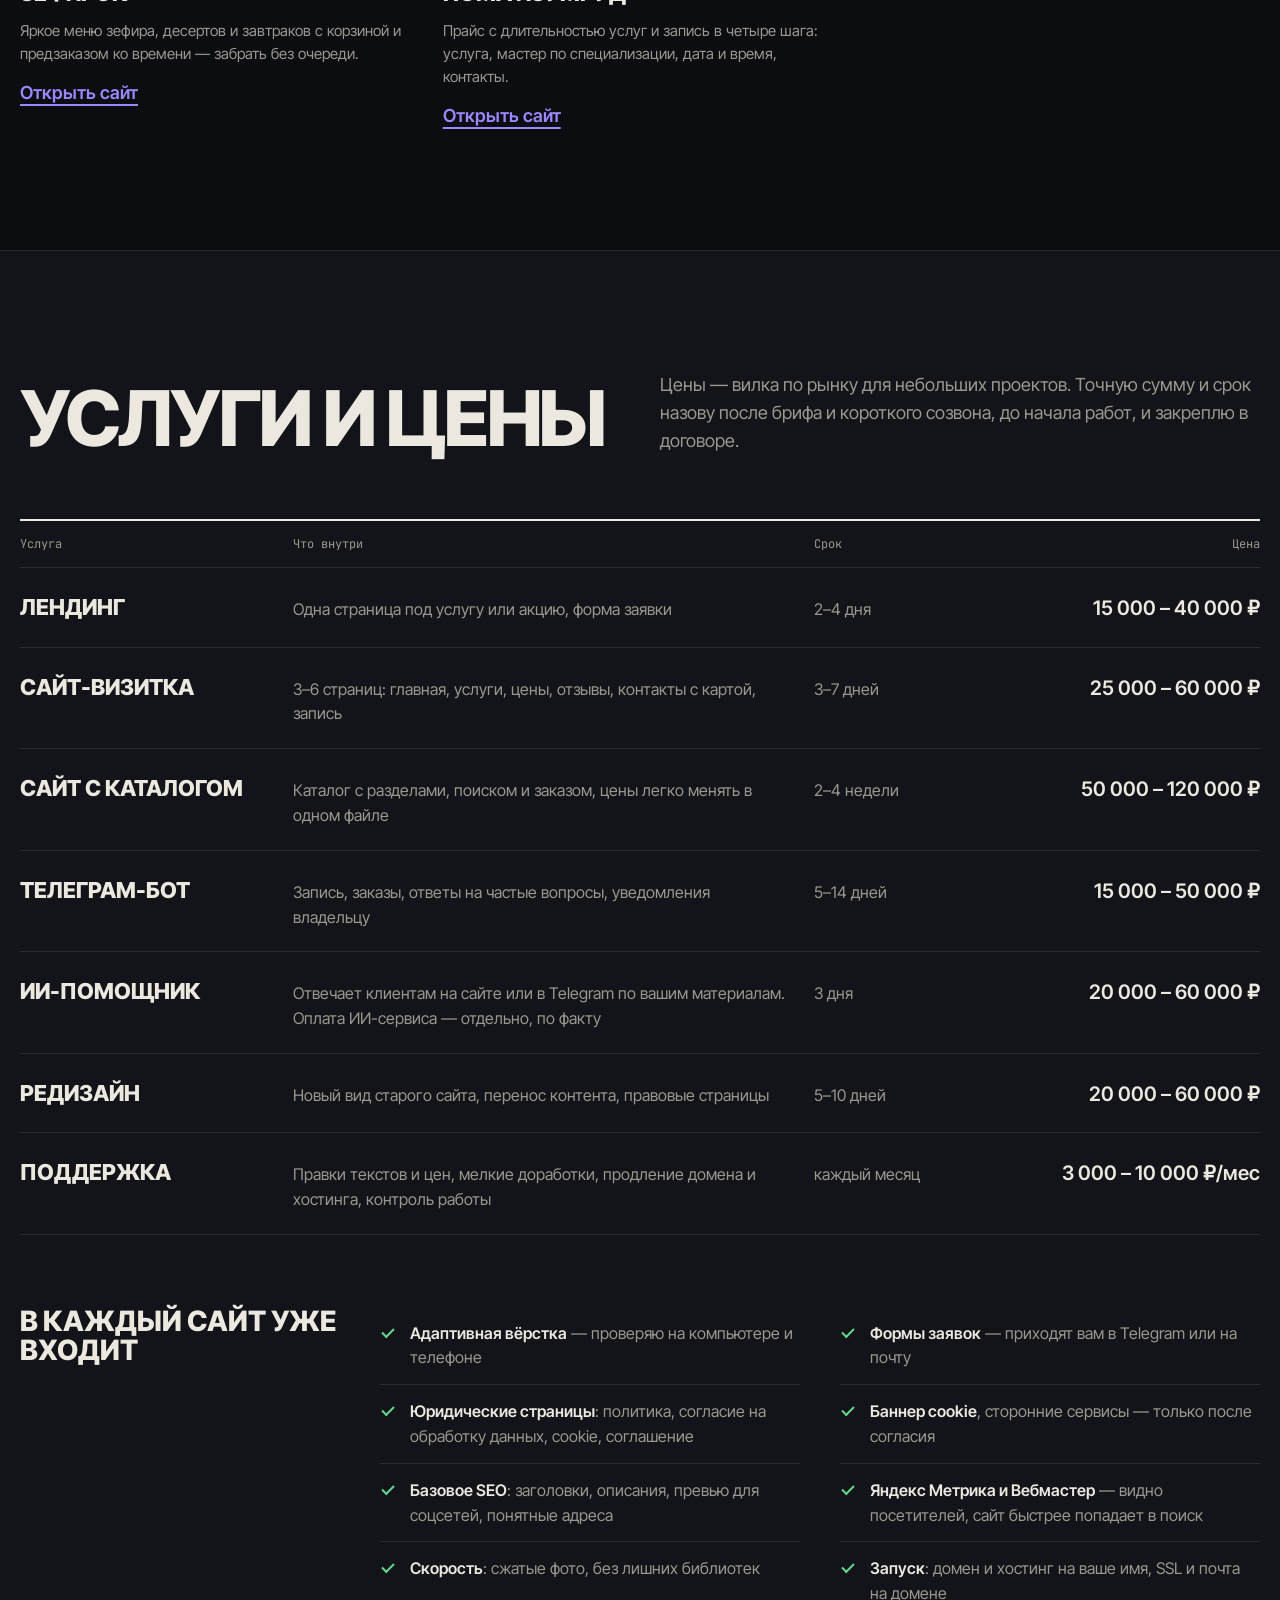
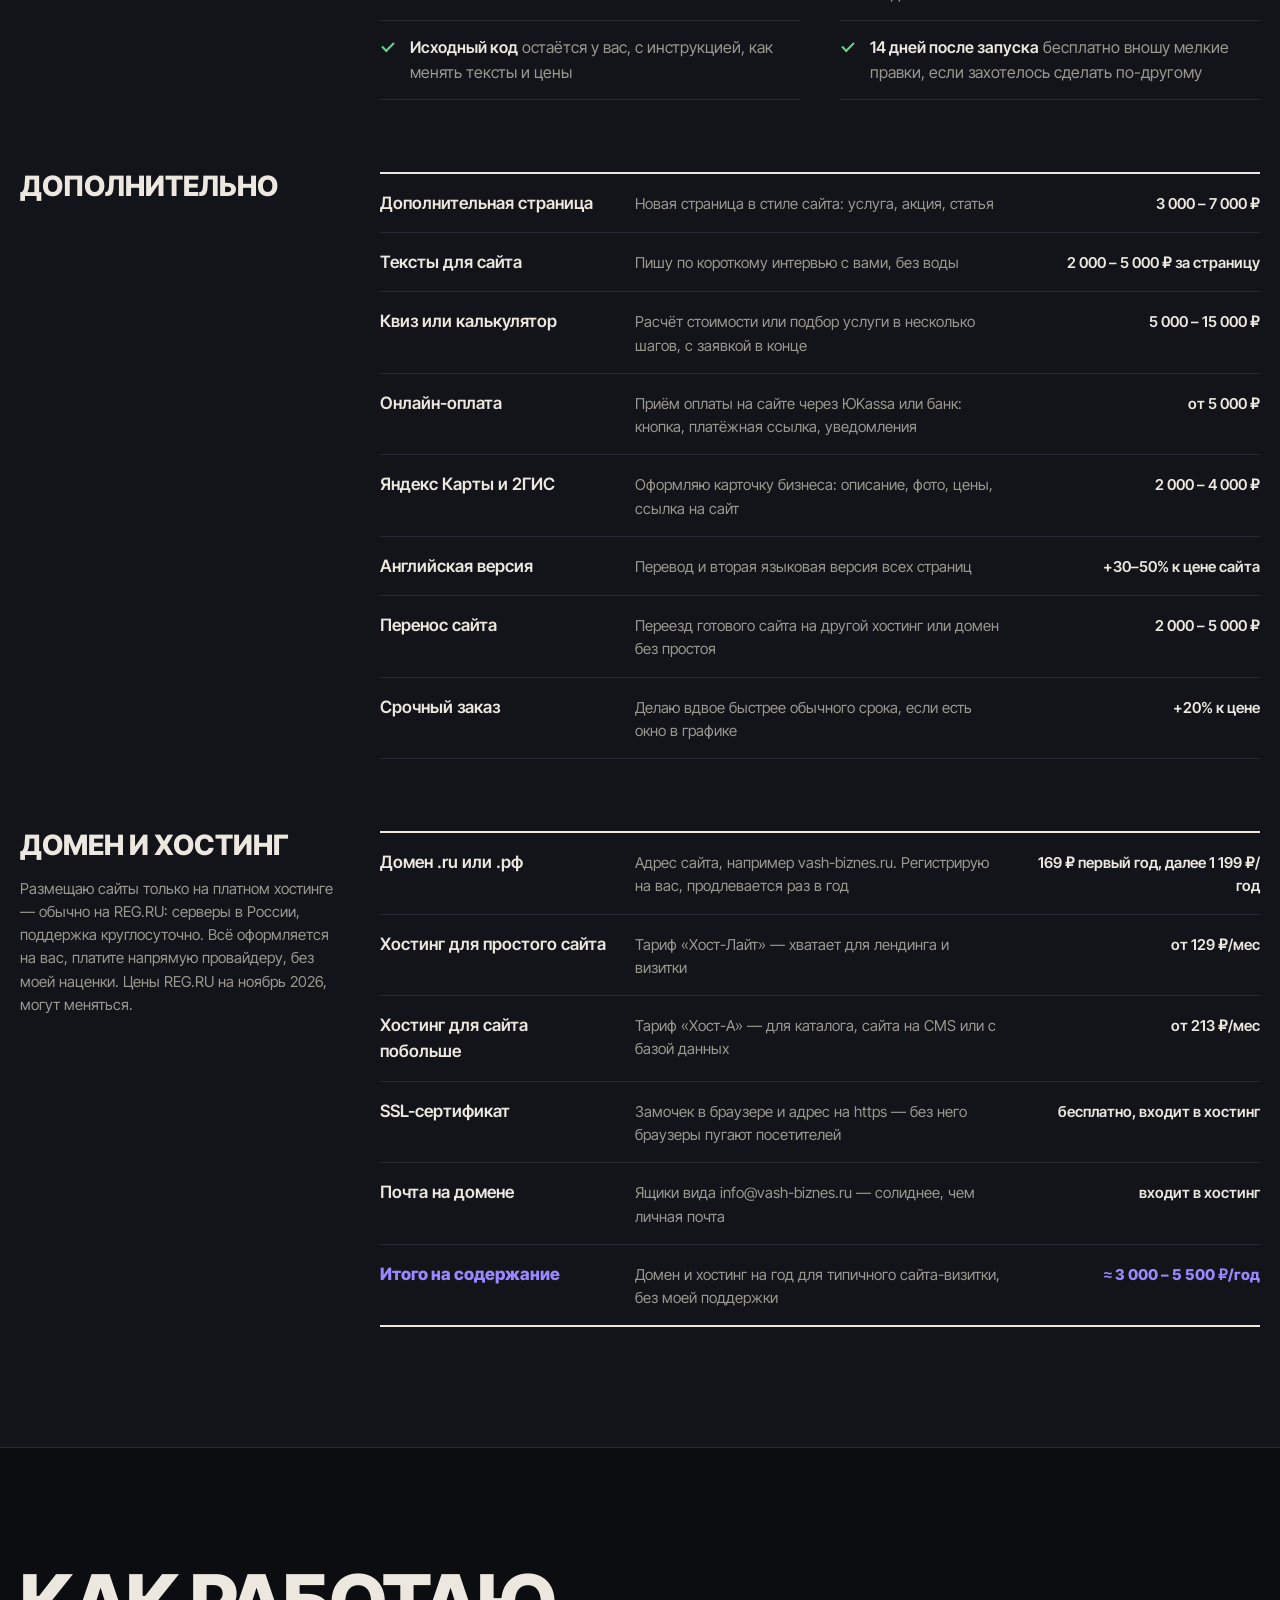
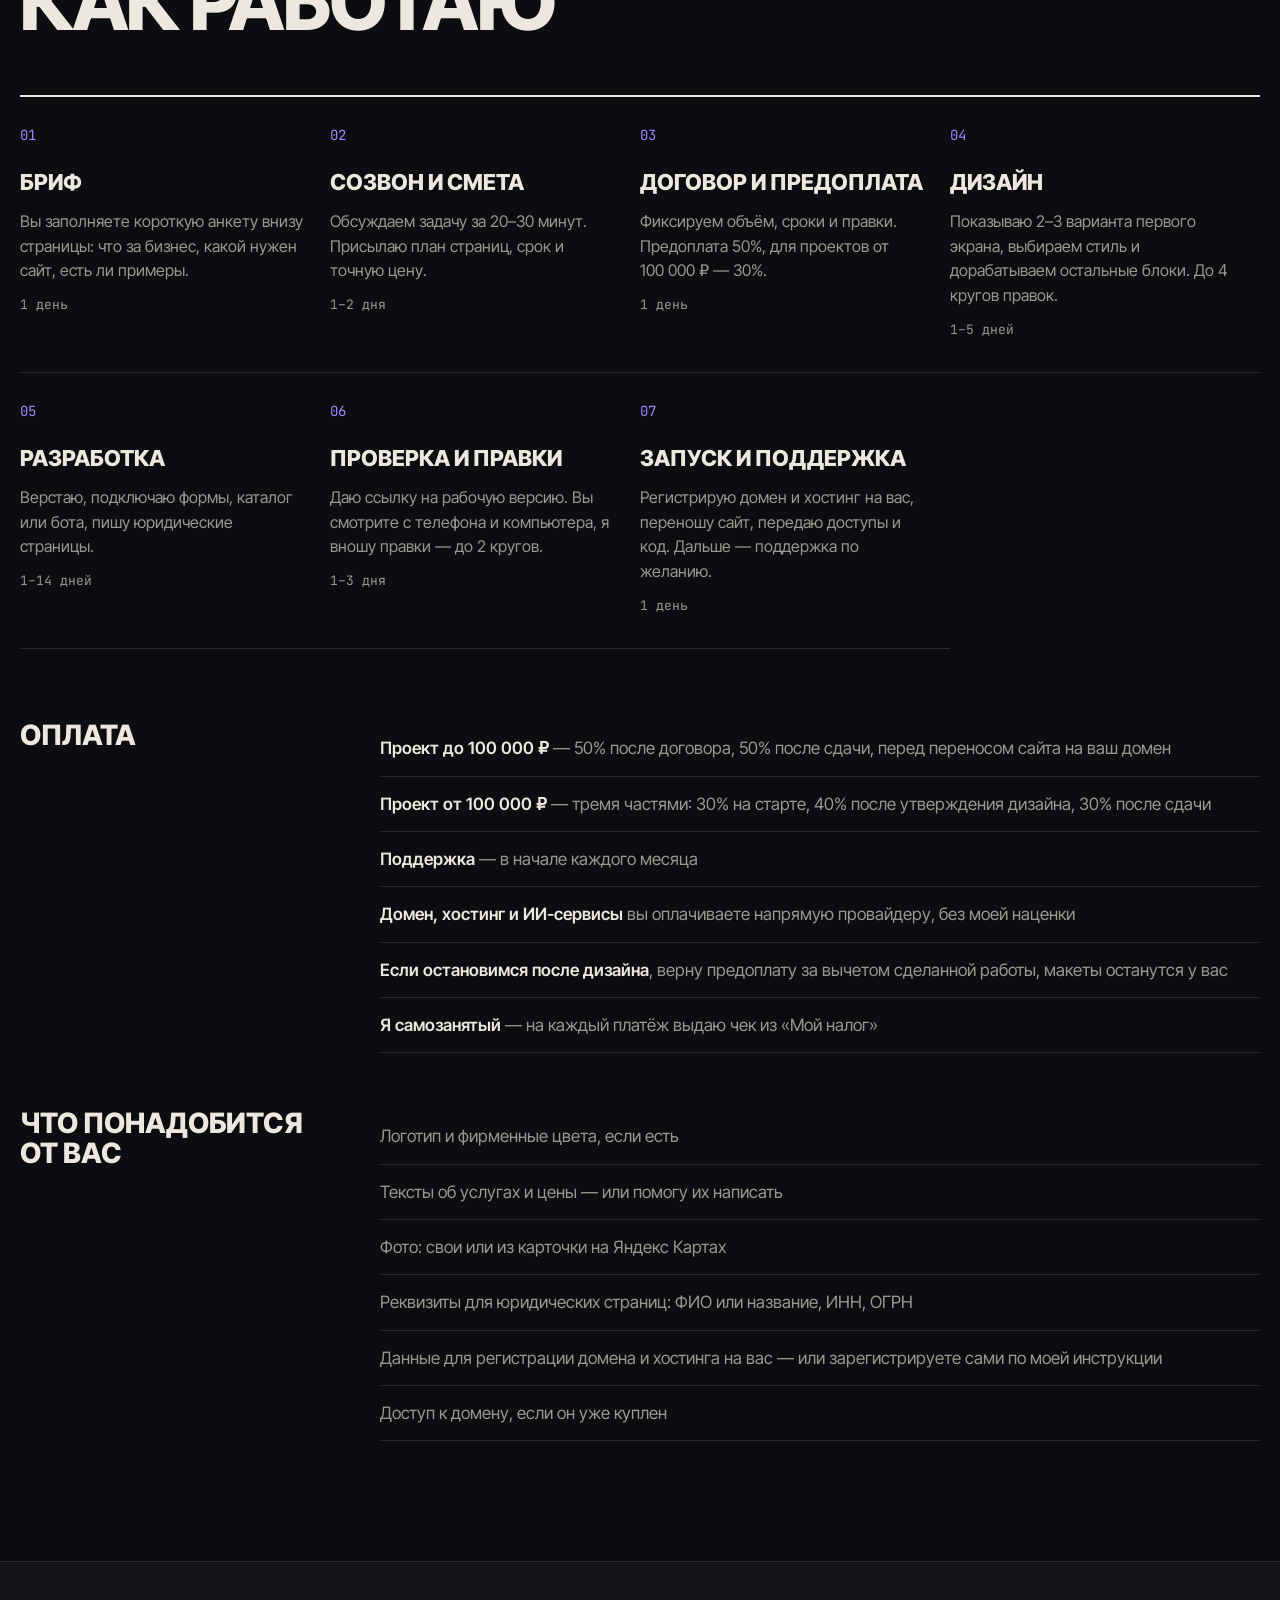
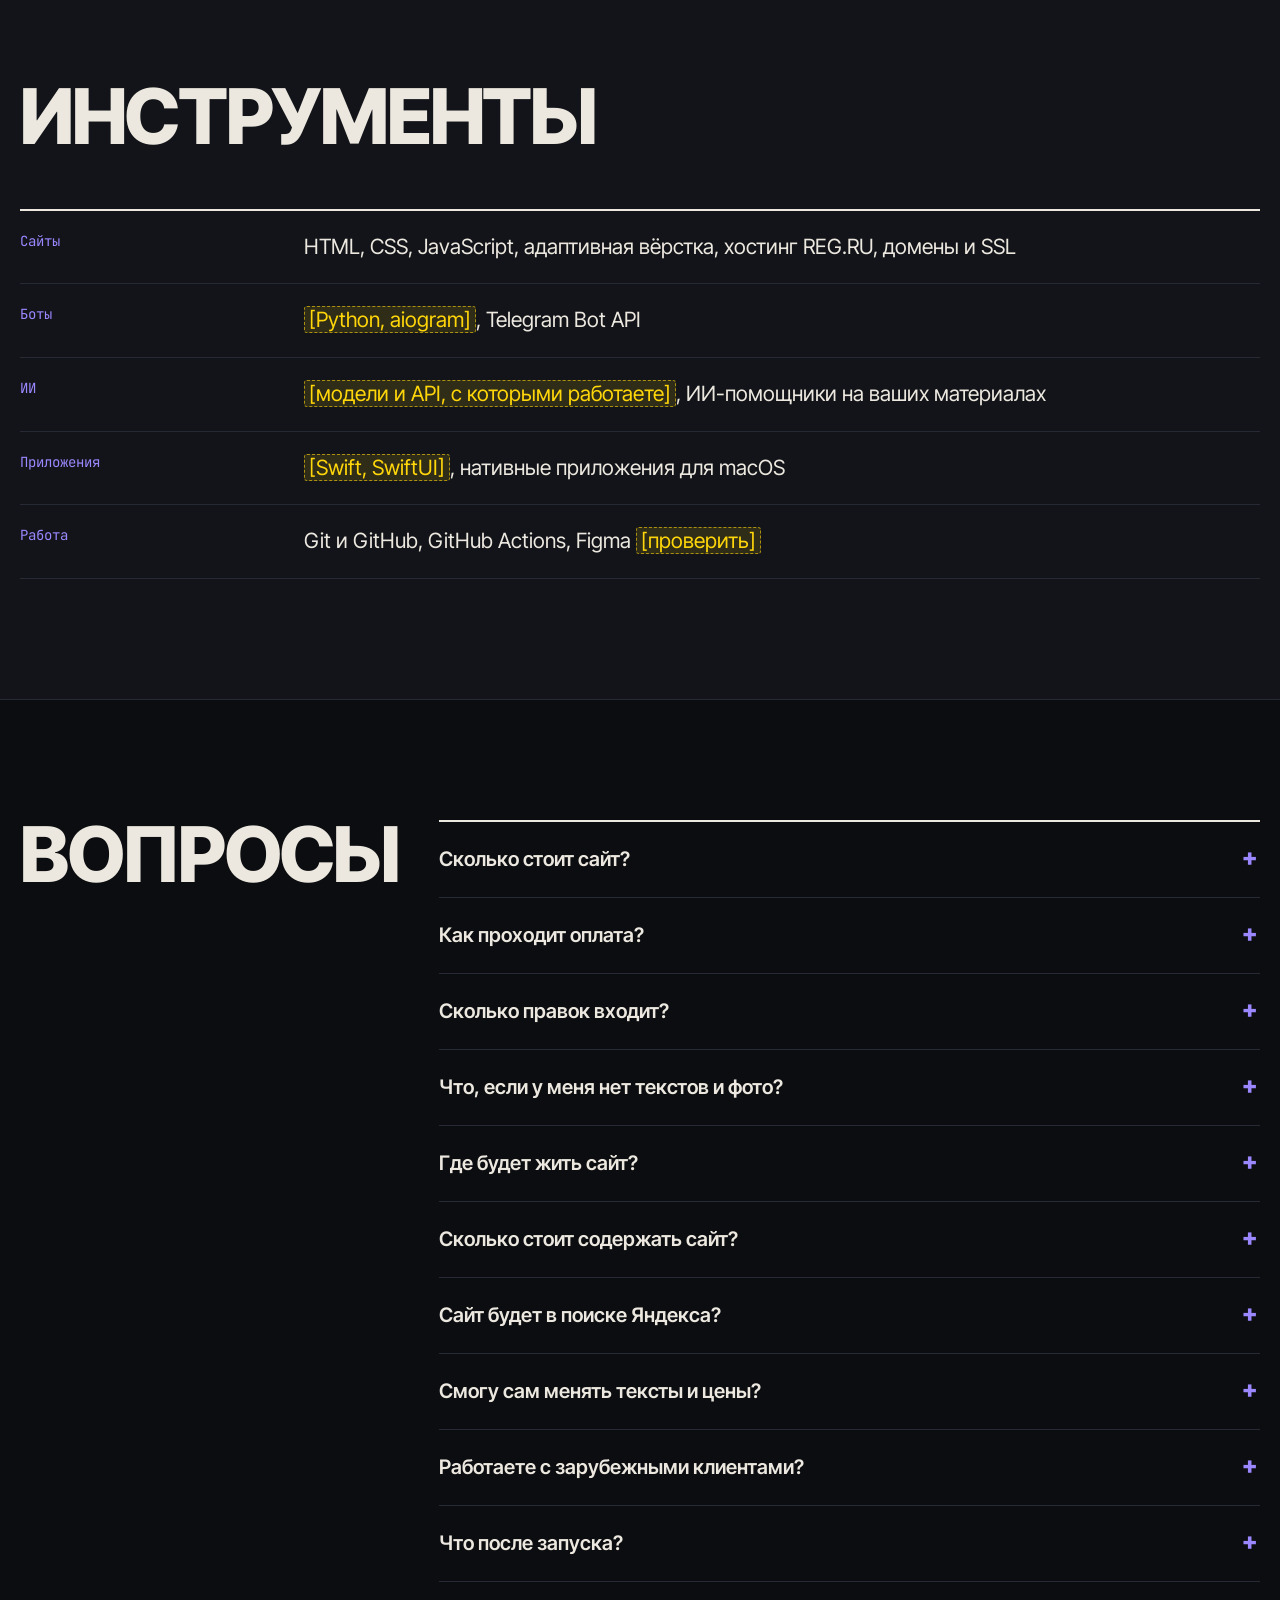
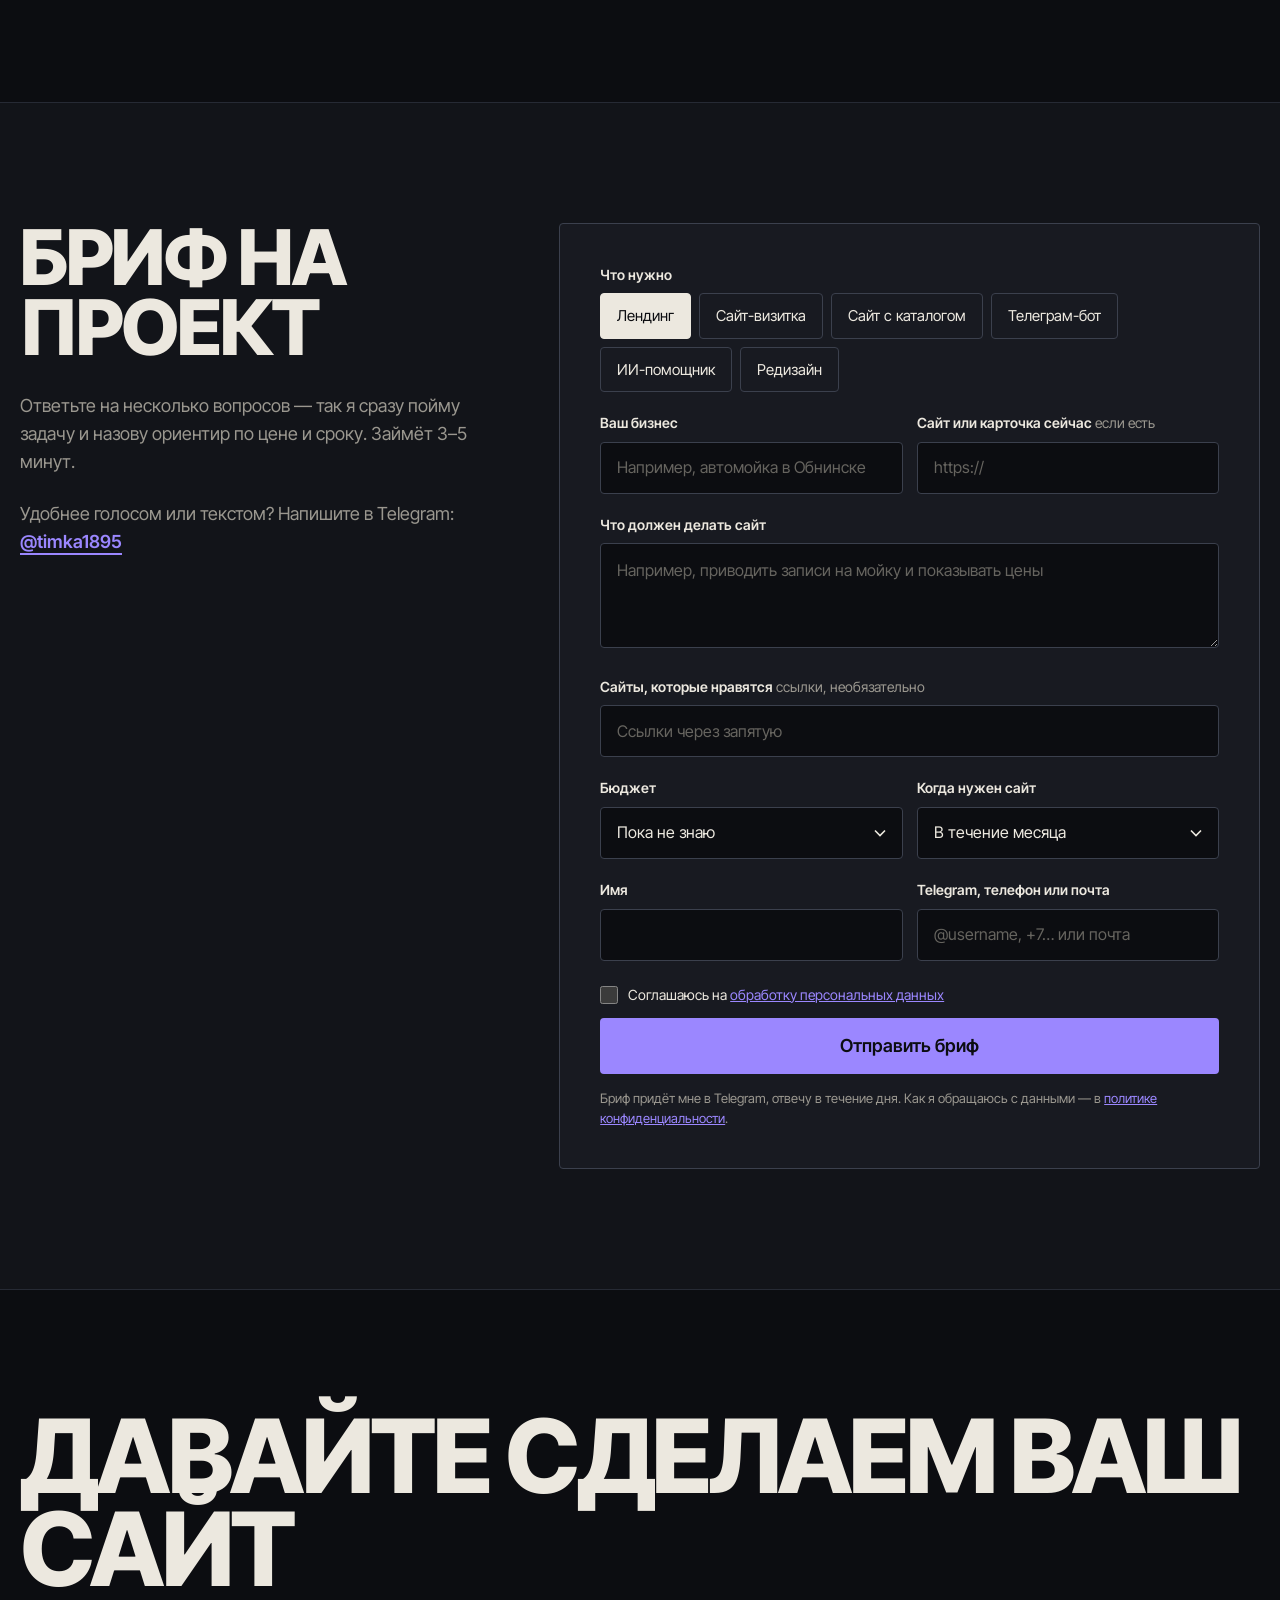
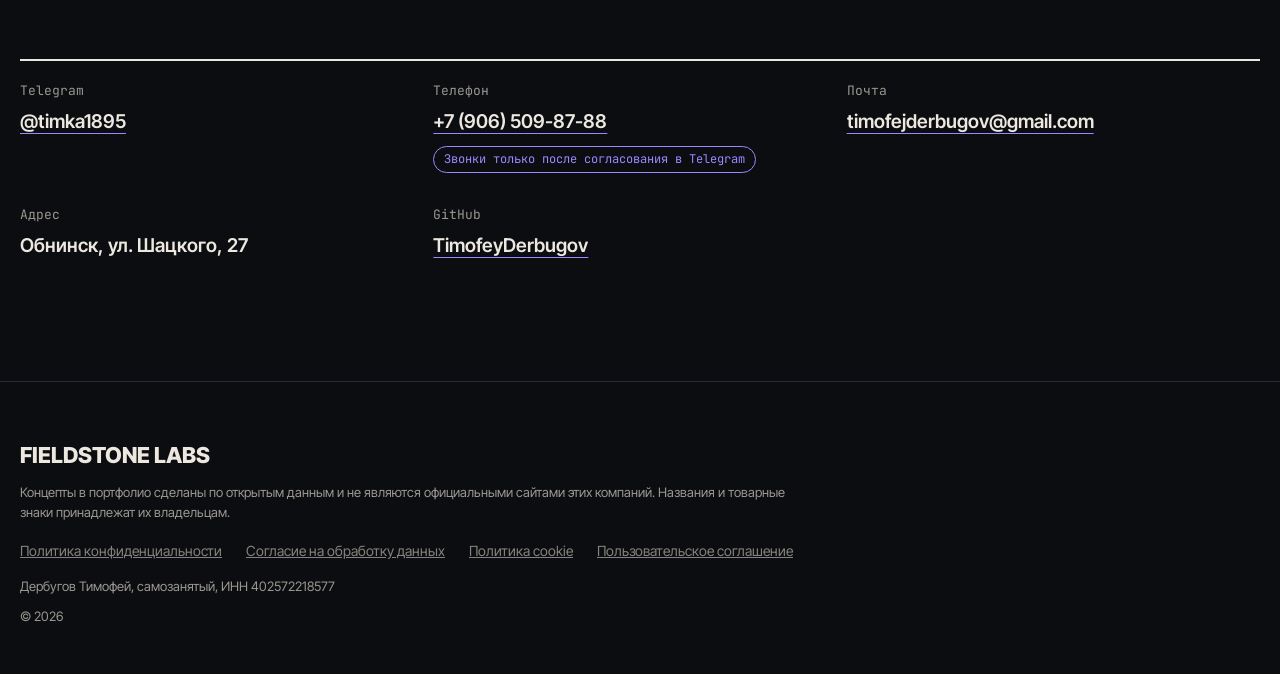
==== commit 4af0ea1a: "Портфолио: фото в «Обо мне» скрыто, без ссылок на код в «Ещё работы» Co-Authored-By: Claude Opus 5.5" ====
--- a/index.html
+++ b/index.html
@@ -83,11 +83,14 @@
 
         <!-- Обо мне -->
         <section class="section section--alt" id="about">
-            <div class="wrap about">
+            <!-- Фото пока скрыто. Чтобы вернуть: раскомментировать figure и убрать класс about--no-photo -->
+            <div class="wrap about about--no-photo">
+                <!--
                 <figure class="ph ph--portrait">
                     <p class="ph__tag">Фото</p>
                     <p class="ph__text">Ваш портрет: по пояс, за ноутбуком или на нейтральном фоне, естественный свет. Вертикальный кадр 4:5.</p>
                 </figure>
+                -->
 
                 <div class="about__text">
                     <h2 class="section__title">Обо мне</h2>
@@ -232,10 +235,7 @@
                         <p class="next__tag">Концепт · шашлык с доставкой, Обнинск</p>
                         <h4 class="next__name">Мангал</h4>
                         <p class="next__text">Меню с углей и заказ в виде чека: блюда падают в чек, дальше доставка или самовывоз, время и способ оплаты.</p>
-                        <div class="next__links">
-                            <a class="link" href="https://timofeyderbugov.github.io/mangal/" target="_blank" rel="noopener">Открыть сайт</a>
-                            <a class="link link--muted" href="https://github.com/TimofeyDerbugov/mangal" target="_blank" rel="noopener">Код</a>
-                        </div>
+                        <a class="link" href="https://timofeyderbugov.github.io/mangal/" target="_blank" rel="noopener">Открыть сайт</a>
                     </li>
                     <li class="next__item">
                         <img class="next__shot" src="img/cases/pl-home-d.jpg" width="1440" height="900" loading="lazy"
@@ -243,10 +243,7 @@
                         <p class="next__tag">Концепт · кафе и ресторан, Обнинск</p>
                         <h4 class="next__name">Patrik Lunch</h4>
                         <p class="next__text">Бронь стола — дата, время и число гостей — и меню на вынос с корзиной, доставкой и самовывозом.</p>
-                        <div class="next__links">
-                            <a class="link" href="https://timofeyderbugov.github.io/patrik-lunch/" target="_blank" rel="noopener">Открыть сайт</a>
-                            <a class="link link--muted" href="https://github.com/TimofeyDerbugov/patrik-lunch" target="_blank" rel="noopener">Код</a>
-                        </div>
+                        <a class="link" href="https://timofeyderbugov.github.io/patrik-lunch/" target="_blank" rel="noopener">Открыть сайт</a>
                     </li>
                     <li class="next__item">
                         <img class="next__shot" src="img/cases/sx-home-d.jpg" width="1440" height="900" loading="lazy"
@@ -254,10 +251,7 @@
                         <p class="next__tag">Концепт · салон красоты, Обнинск</p>
                         <h4 class="next__name">Saxap</h4>
                         <p class="next__text">Услуги выбираются кубиками, сразу несколько — сумма считается на лету. Дальше день, время и запись.</p>
-                        <div class="next__links">
-                            <a class="link" href="https://timofeyderbugov.github.io/saxap/" target="_blank" rel="noopener">Открыть сайт</a>
-                            <a class="link link--muted" href="https://github.com/TimofeyDerbugov/saxap" target="_blank" rel="noopener">Код</a>
-                        </div>
+                        <a class="link" href="https://timofeyderbugov.github.io/saxap/" target="_blank" rel="noopener">Открыть сайт</a>
                     </li>
                     <li class="next__item">
                         <img class="next__shot" src="img/cases/zf-home-d.jpg" width="1440" height="900" loading="lazy"
@@ -265,10 +259,7 @@
                         <p class="next__tag">Концепт · кафе-кондитерская, Обнинск</p>
                         <h4 class="next__name">Зефирок</h4>
                         <p class="next__text">Яркое меню зефира, десертов и завтраков с корзиной и предзаказом ко времени — забрать без очереди.</p>
-                        <div class="next__links">
-                            <a class="link" href="https://timofeyderbugov.github.io/zefirok/" target="_blank" rel="noopener">Открыть сайт</a>
-                            <a class="link link--muted" href="https://github.com/TimofeyDerbugov/zefirok" target="_blank" rel="noopener">Код</a>
-                        </div>
+                        <a class="link" href="https://timofeyderbugov.github.io/zefirok/" target="_blank" rel="noopener">Открыть сайт</a>
                     </li>
                     <li class="next__item">
                         <img class="next__shot" src="img/cases/nm-home-d.jpg" width="1440" height="900" loading="lazy"
@@ -276,10 +267,7 @@
                         <p class="next__tag">Концепт · салон красоты, Обнинск</p>
                         <h4 class="next__name">НоМа Изумруд</h4>
                         <p class="next__text">Прайс с длительностью услуг и запись в четыре шага: услуга, мастер по специализации, дата и время, контакты.</p>
-                        <div class="next__links">
-                            <a class="link" href="https://timofeyderbugov.github.io/noma-izumrud/" target="_blank" rel="noopener">Открыть сайт</a>
-                            <a class="link link--muted" href="https://github.com/TimofeyDerbugov/noma-izumrud" target="_blank" rel="noopener">Код</a>
-                        </div>
+                        <a class="link" href="https://timofeyderbugov.github.io/noma-izumrud/" target="_blank" rel="noopener">Открыть сайт</a>
                     </li>
                 </ul>
             </div>
--- a/css/style.css
+++ b/css/style.css
@@ -643,14 +643,6 @@
     border-radius: var(--radius);
 }
 
-.next__links {
-    display: flex;
-    gap: 20px;
-}
-
-.link--muted {
-    color: var(--muted);
-}
 
 /* Место под картинку: описание того, что должно быть на фото */
 .ph {
@@ -946,6 +938,11 @@
     grid-template-columns: 0.8fr 1.2fr;
     gap: 72px;
     align-items: start;
+}
+
+/* Пока без фото: текст в одну колонку */
+.about--no-photo {
+    grid-template-columns: minmax(0, 860px);
 }
 
 .about__lead {
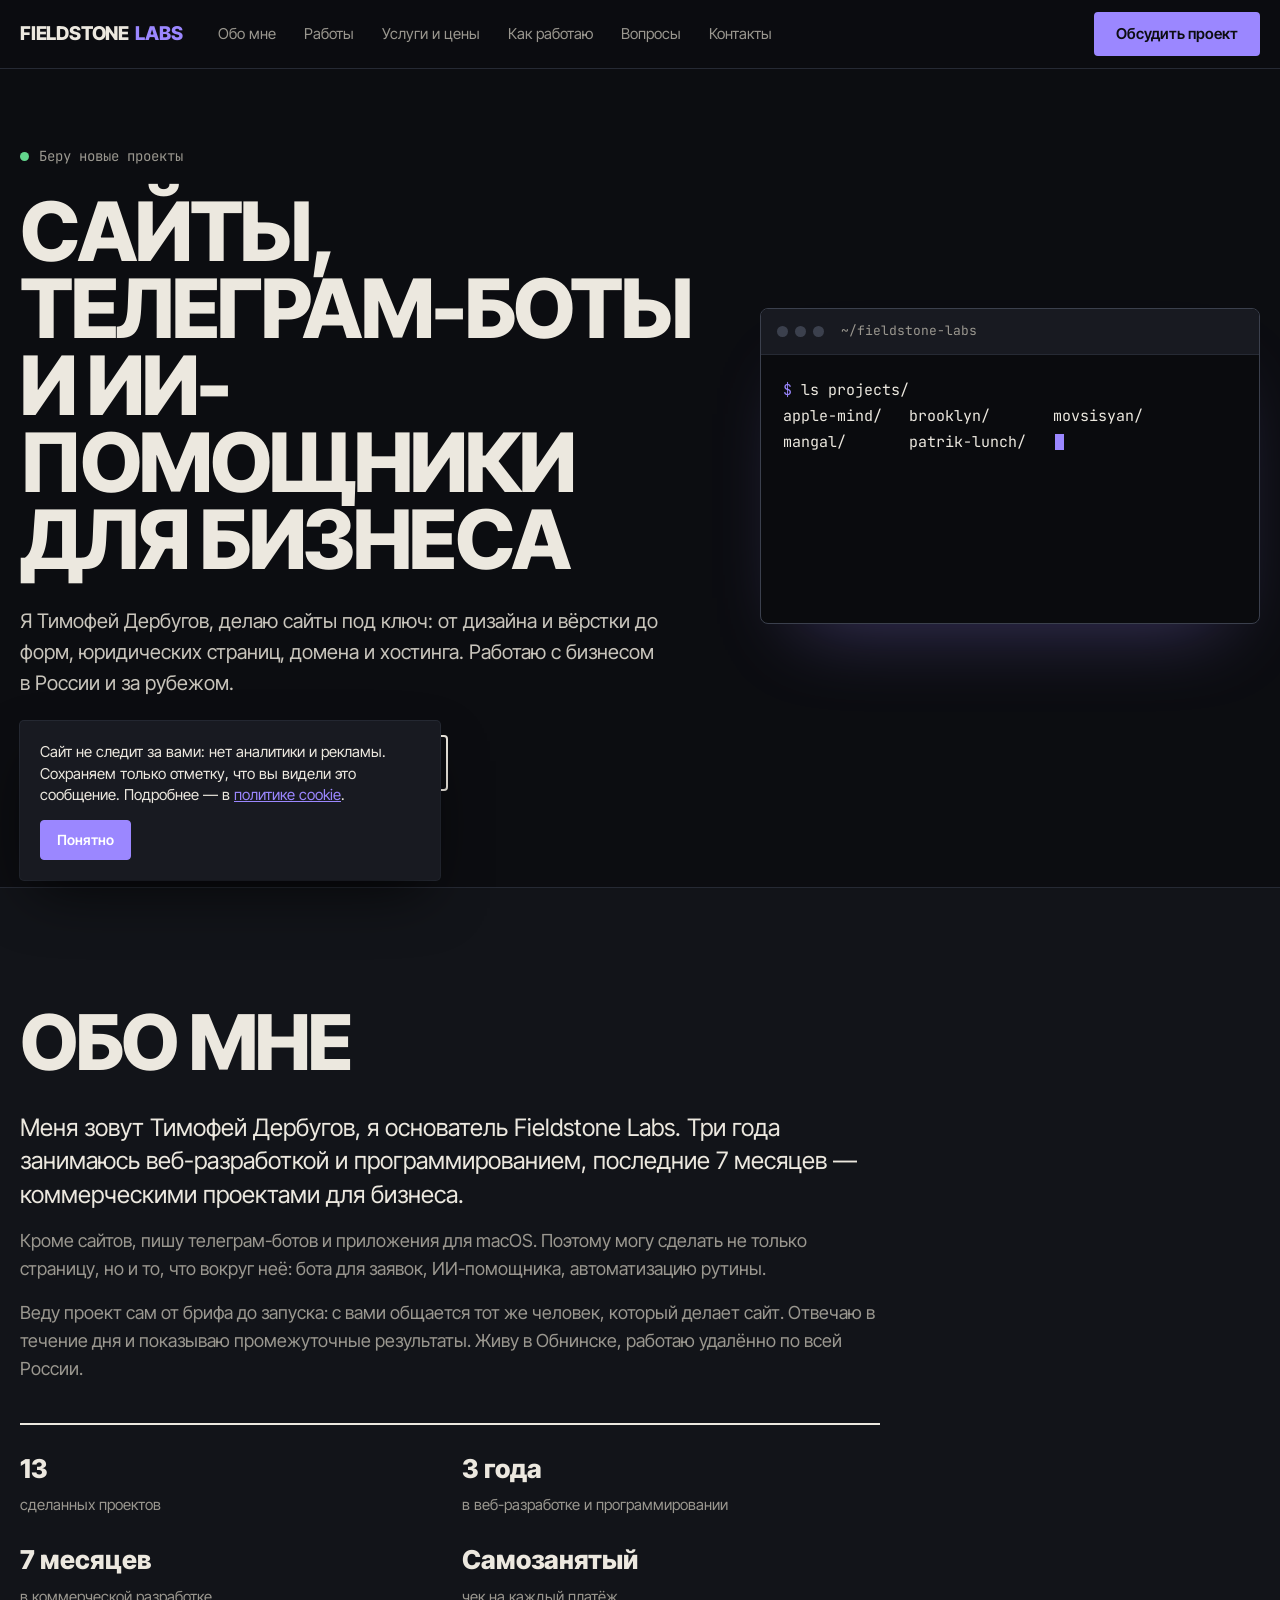
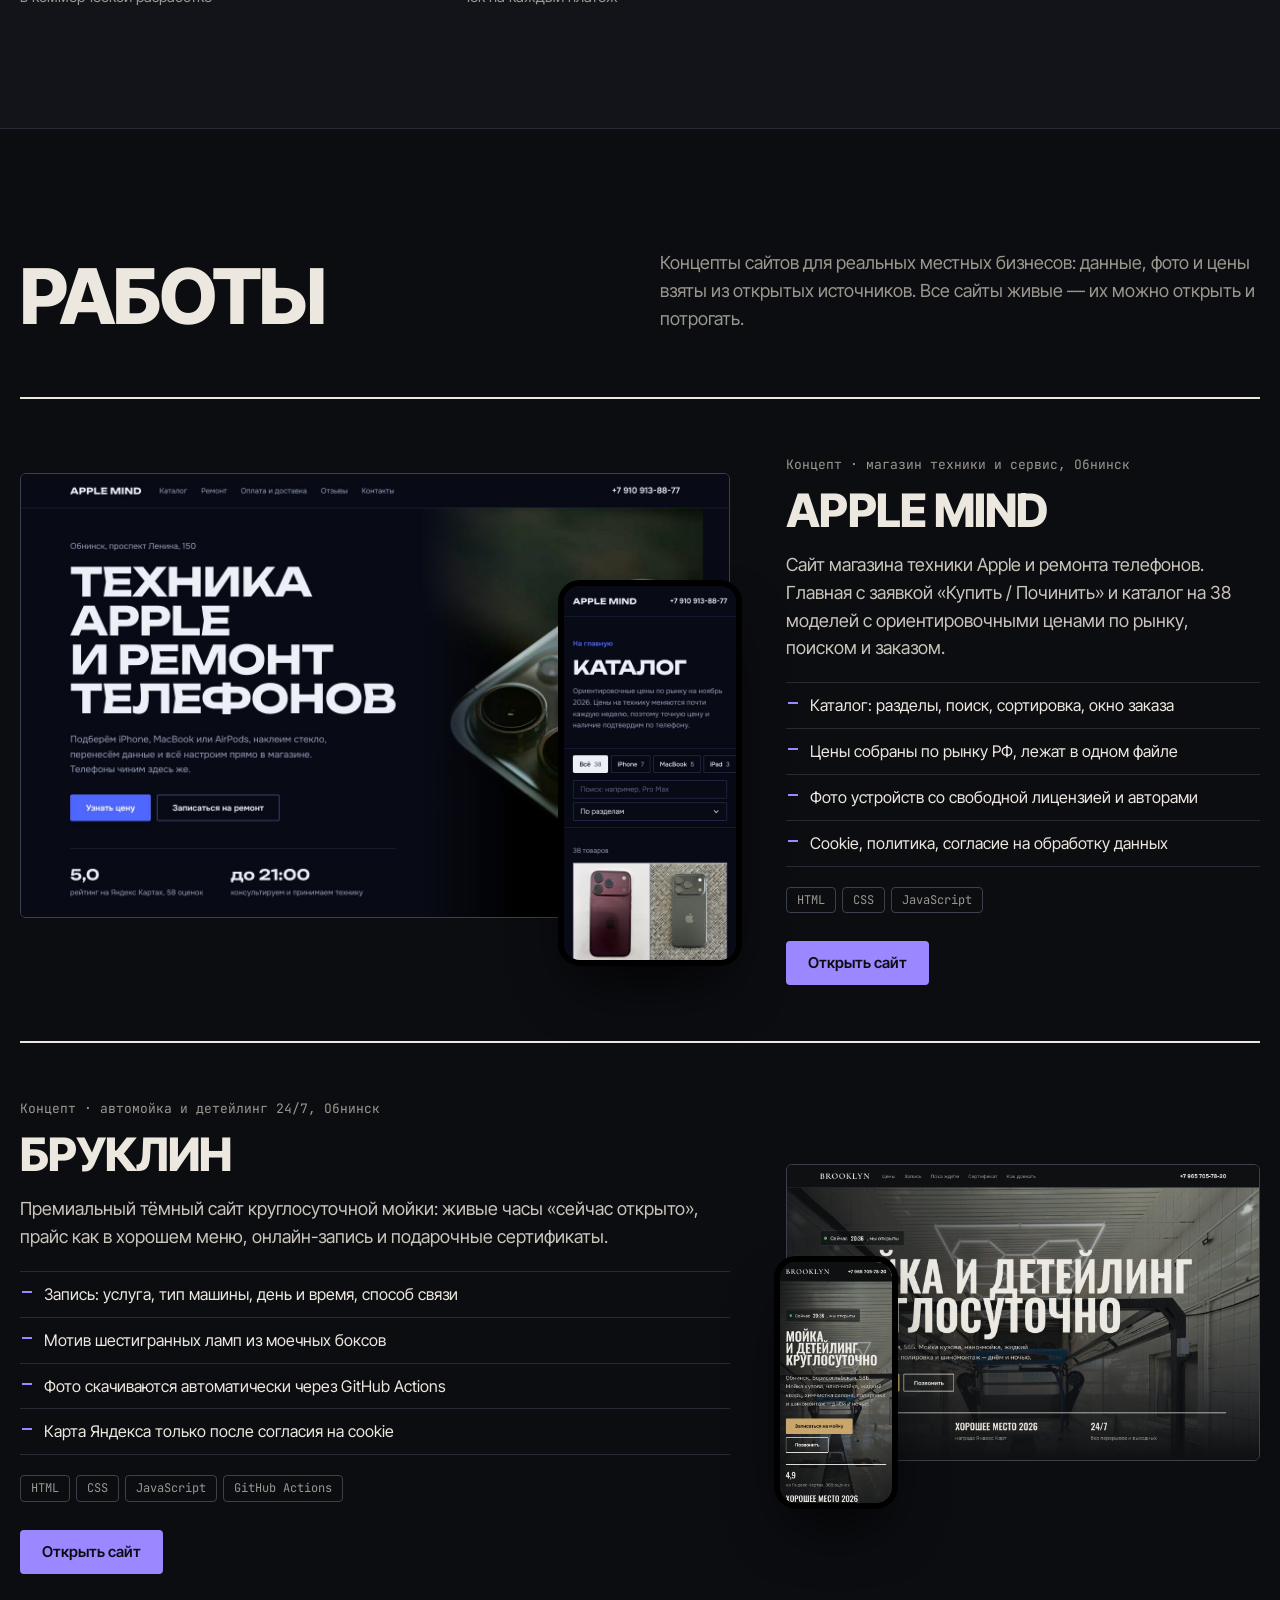
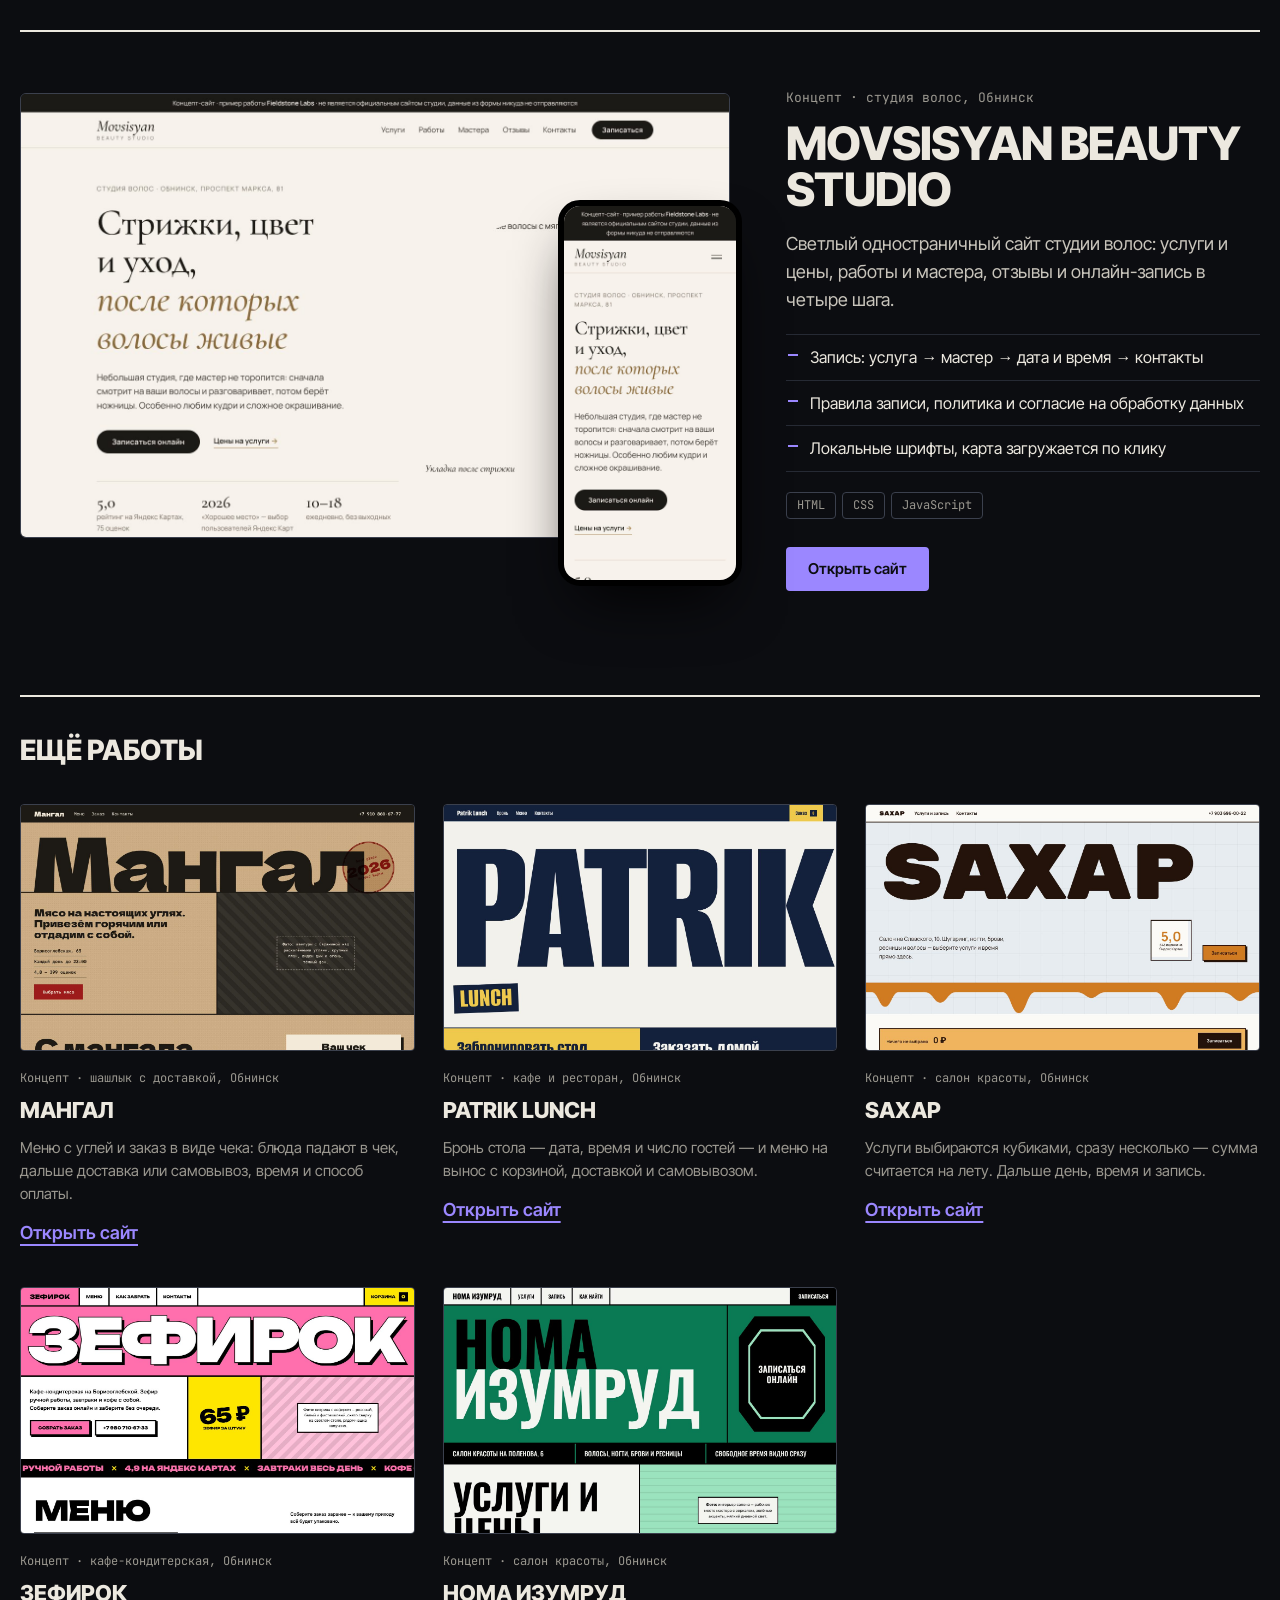
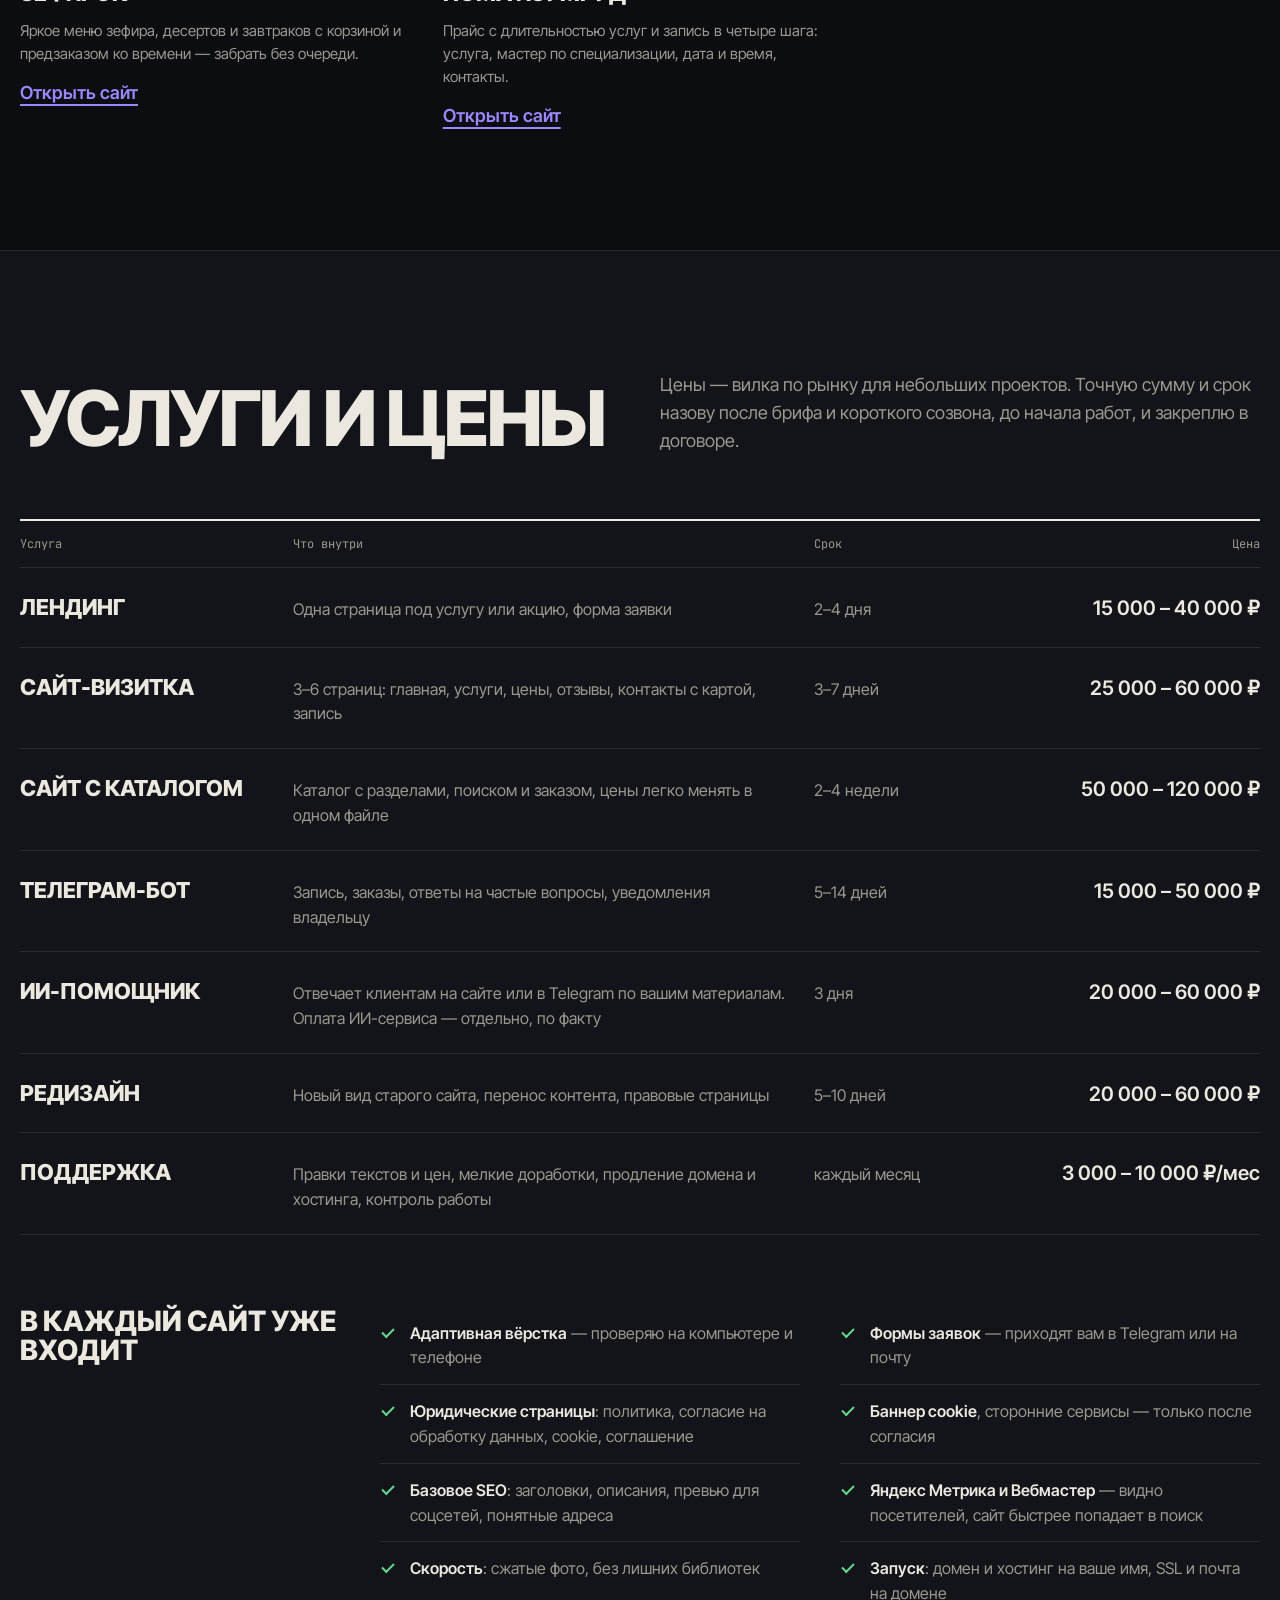
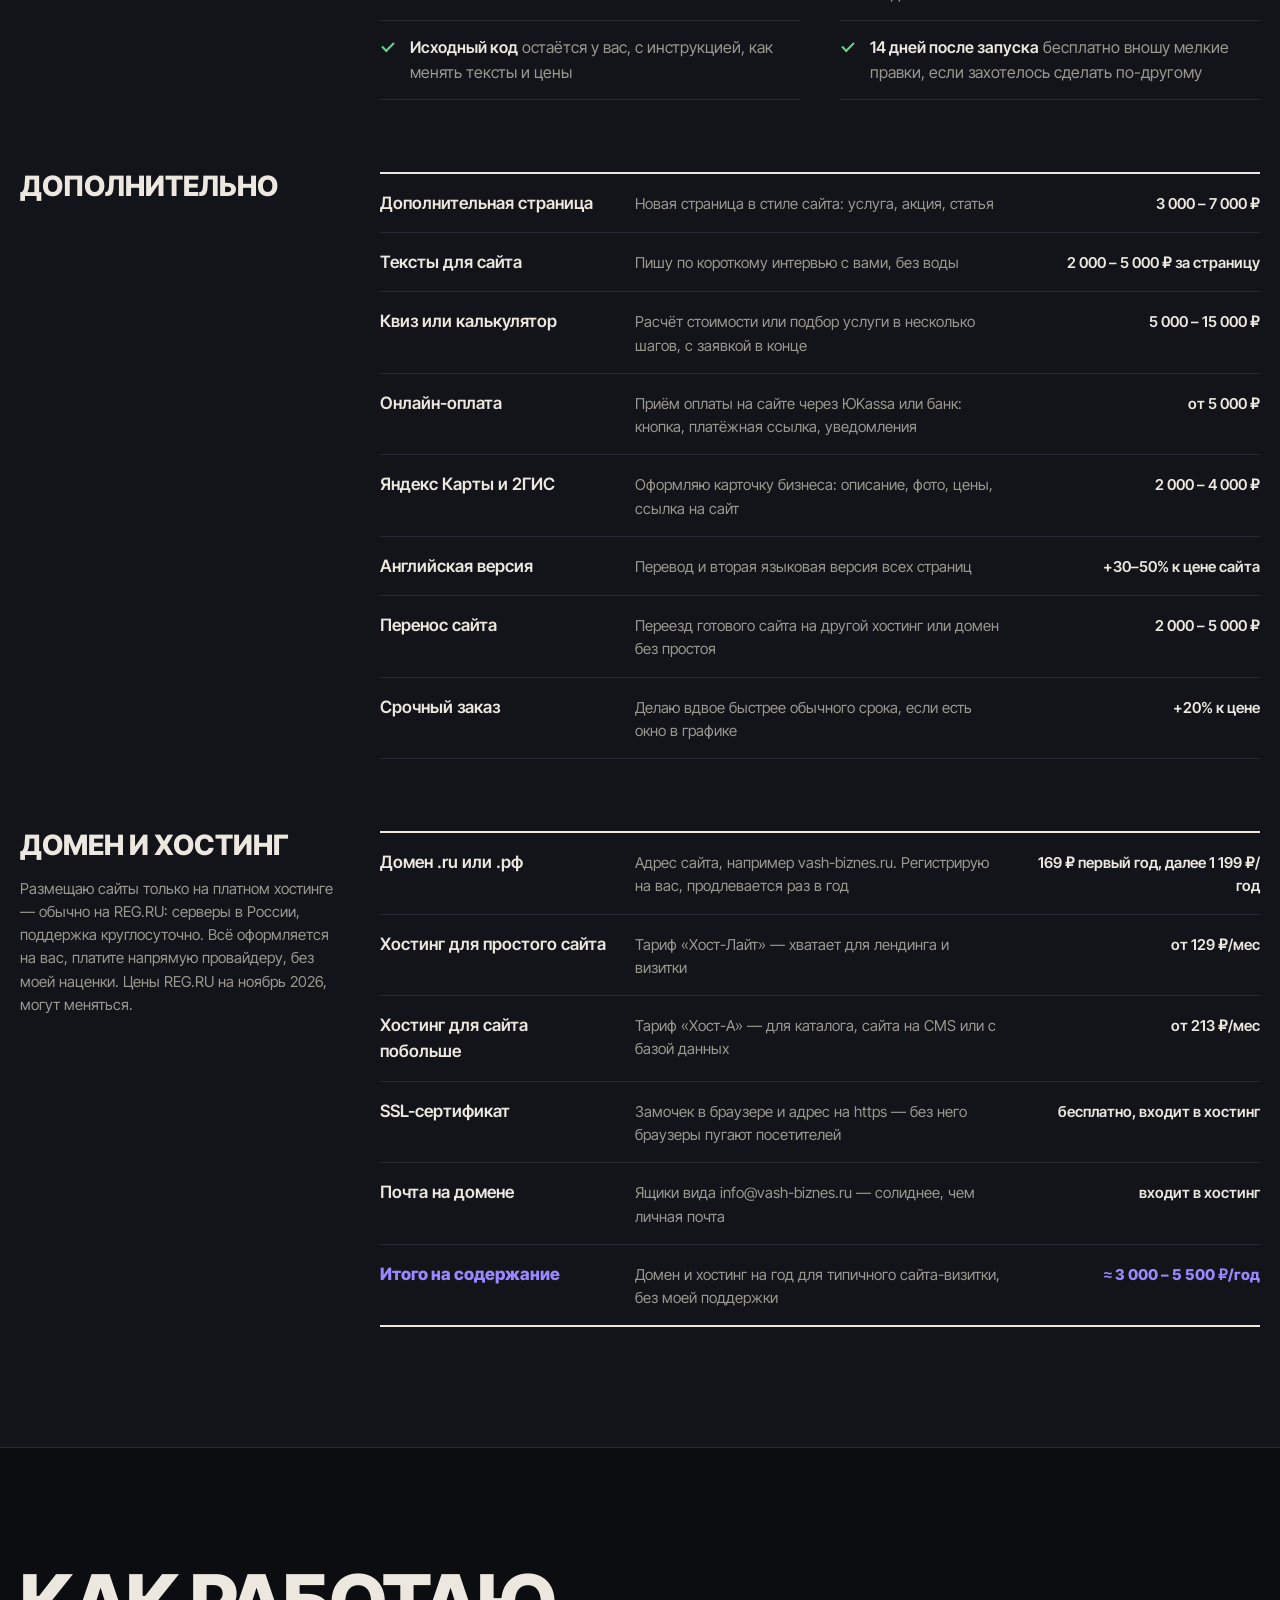
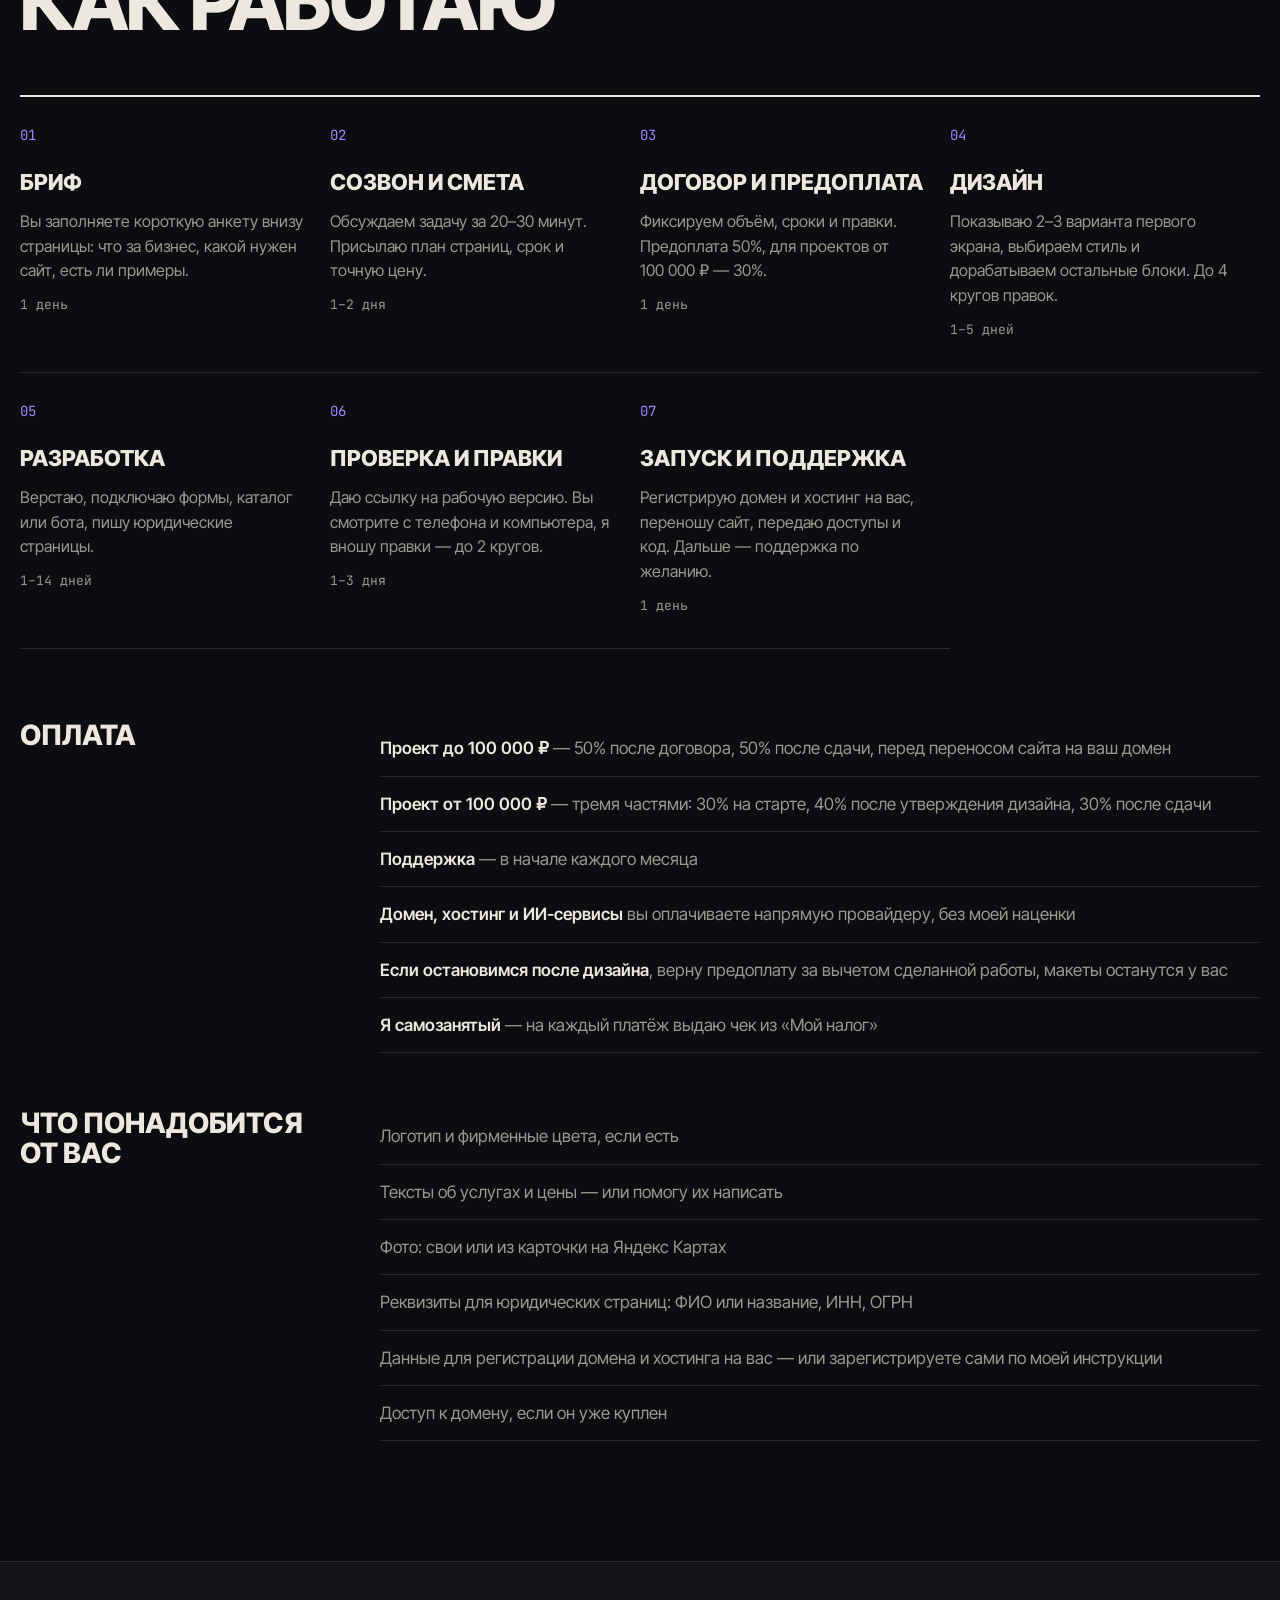
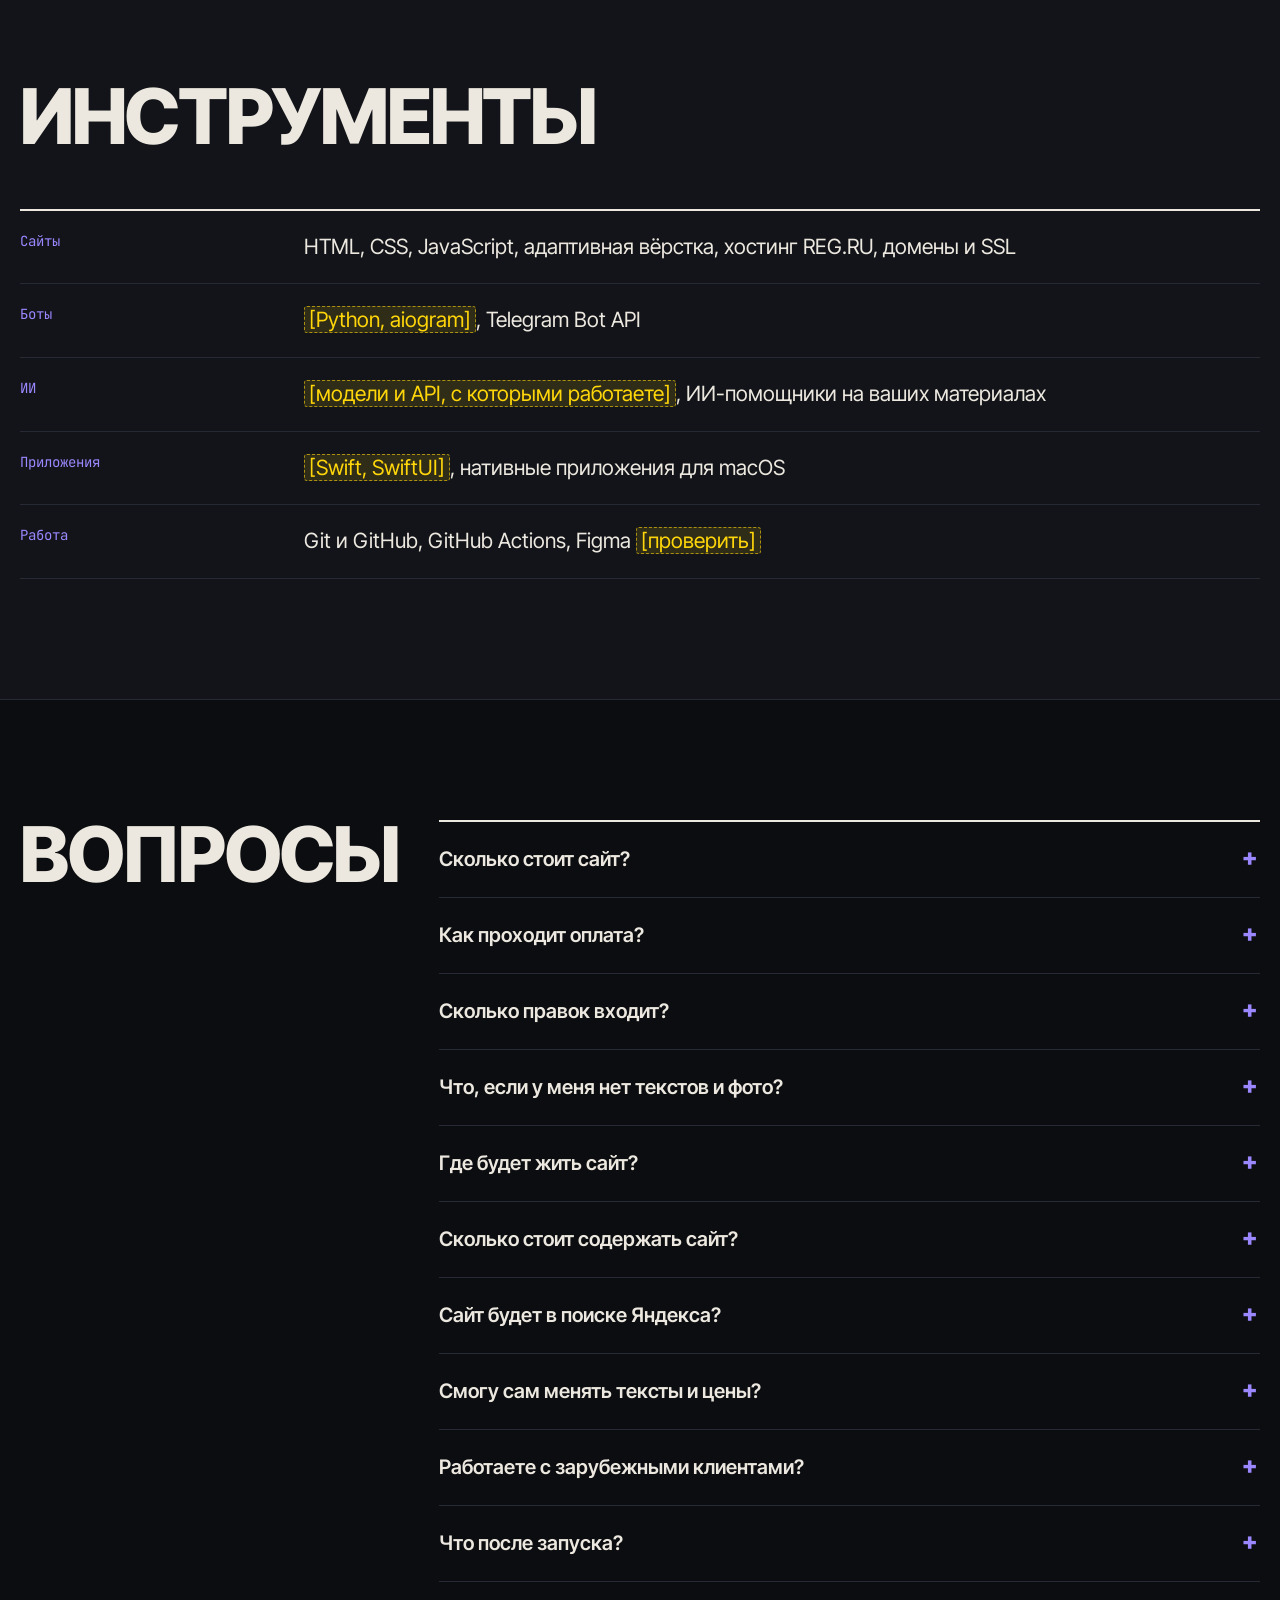
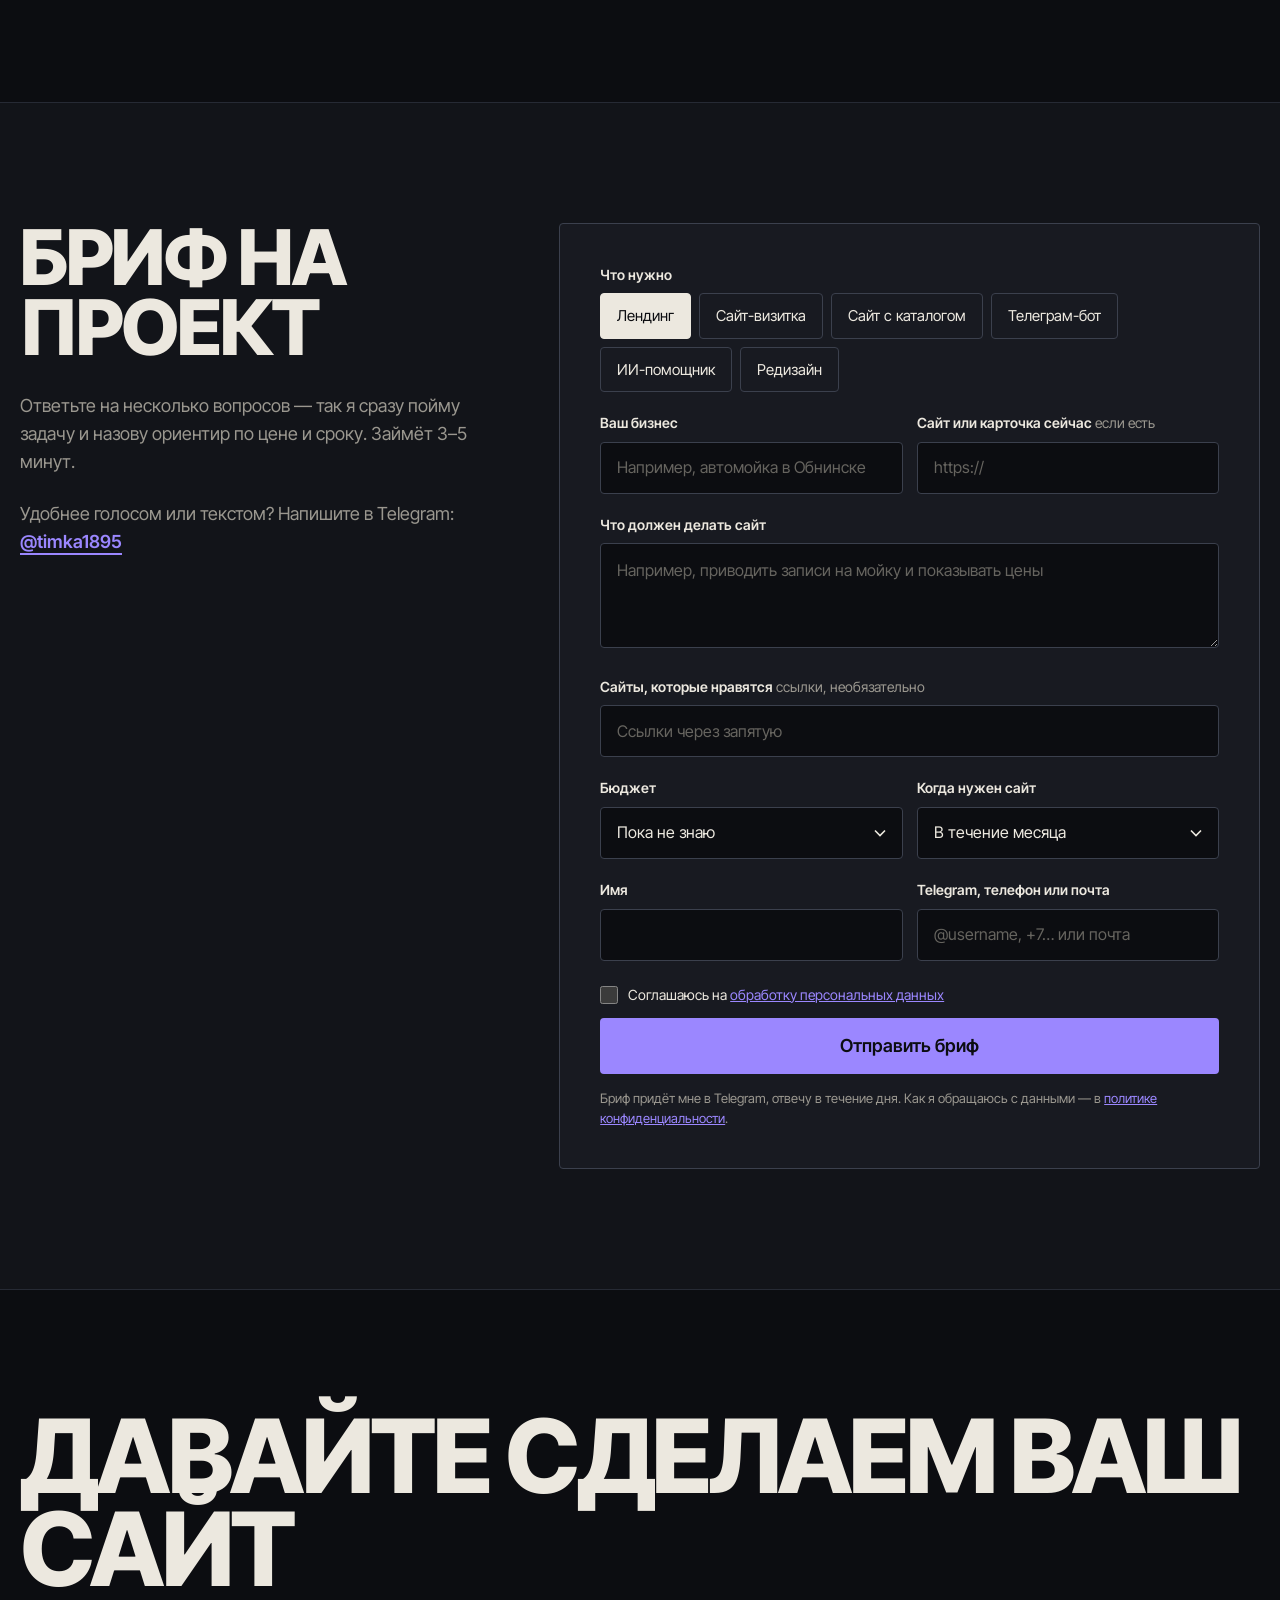
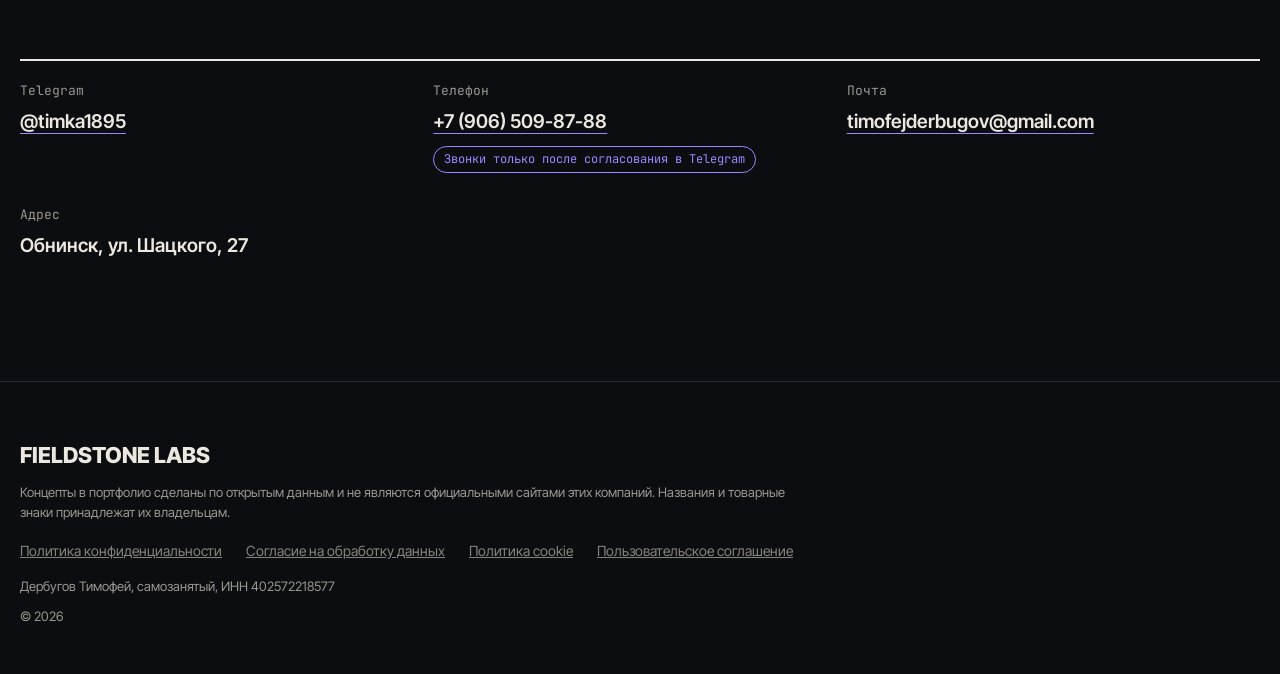
==== commit 82269c1f: "Портфолио: убраны ссылки на GitHub Co-Authored-By: Claude Opus 5.5 <noreply@anthropic.com> Claude-Se" ====
--- a/index.html
+++ b/index.html
@@ -158,7 +158,6 @@
                         </ul>
                         <div class="case__links">
                             <a class="btn btn--small" href="https://timofeyderbugov.github.io/apple-mind-obninsk/" target="_blank" rel="noopener">Открыть сайт</a>
-                            <a class="link" href="https://github.com/TimofeyDerbugov/apple-mind-obninsk" target="_blank" rel="noopener">Код на GitHub</a>
                         </div>
                     </div>
                 </article>
@@ -190,7 +189,6 @@
                         </ul>
                         <div class="case__links">
                             <a class="btn btn--small" href="https://timofeyderbugov.github.io/brooklyn-carwash-obninsk/" target="_blank" rel="noopener">Открыть сайт</a>
-                            <a class="link" href="https://github.com/TimofeyDerbugov/brooklyn-carwash-obninsk" target="_blank" rel="noopener">Код на GitHub</a>
                         </div>
                     </div>
                 </article>
@@ -221,7 +219,6 @@
                         </ul>
                         <div class="case__links">
                             <a class="btn btn--small" href="https://timofeyderbugov.github.io/movsisyan-beauty-studio/" target="_blank" rel="noopener">Открыть сайт</a>
-                            <a class="link" href="https://github.com/TimofeyDerbugov/movsisyan-beauty-studio" target="_blank" rel="noopener">Код на GitHub</a>
                         </div>
                     </div>
                 </article>
@@ -743,10 +740,6 @@
                     <div>
                         <dt>Адрес</dt>
                         <dd>Обнинск, ул. Шацкого, 27</dd>
-                    </div>
-                    <div>
-                        <dt>GitHub</dt>
-                        <dd><a href="https://github.com/TimofeyDerbugov" target="_blank" rel="noopener">TimofeyDerbugov</a></dd>
                     </div>
                 </dl>
             </div>
